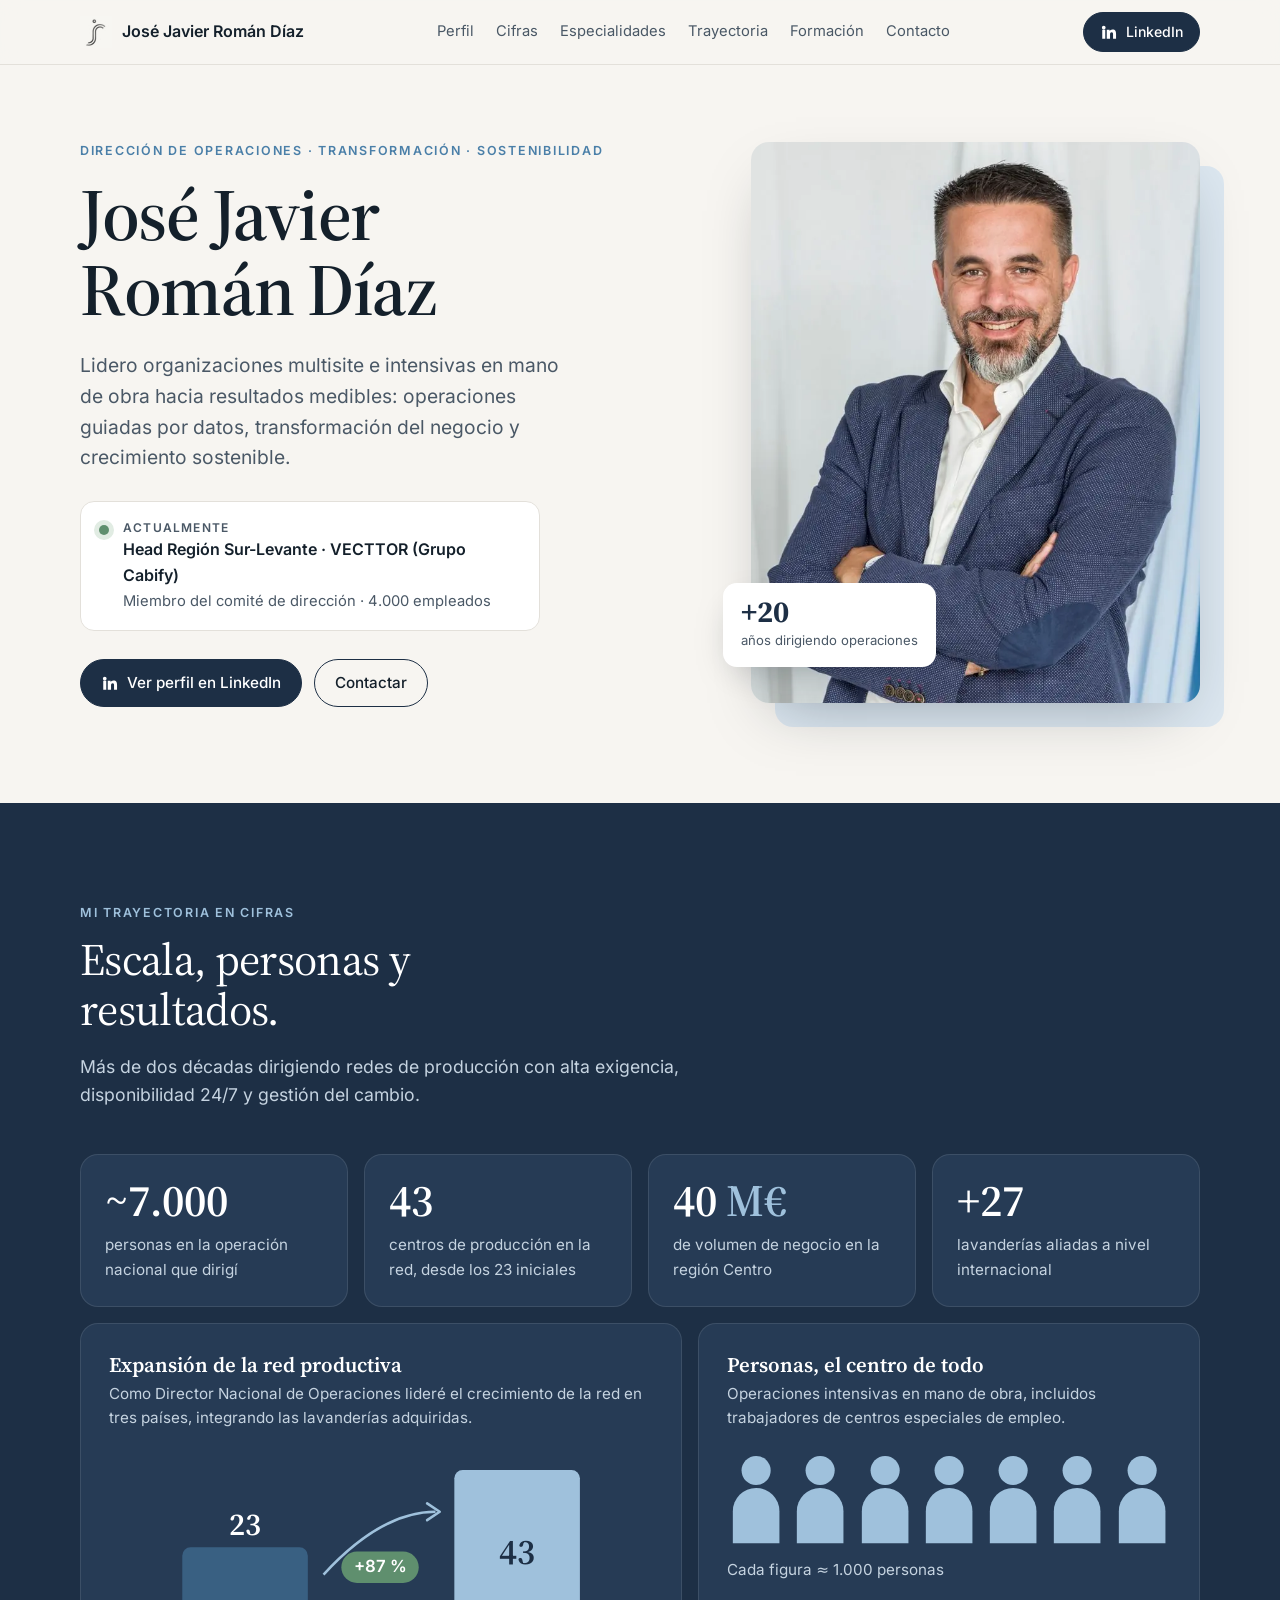
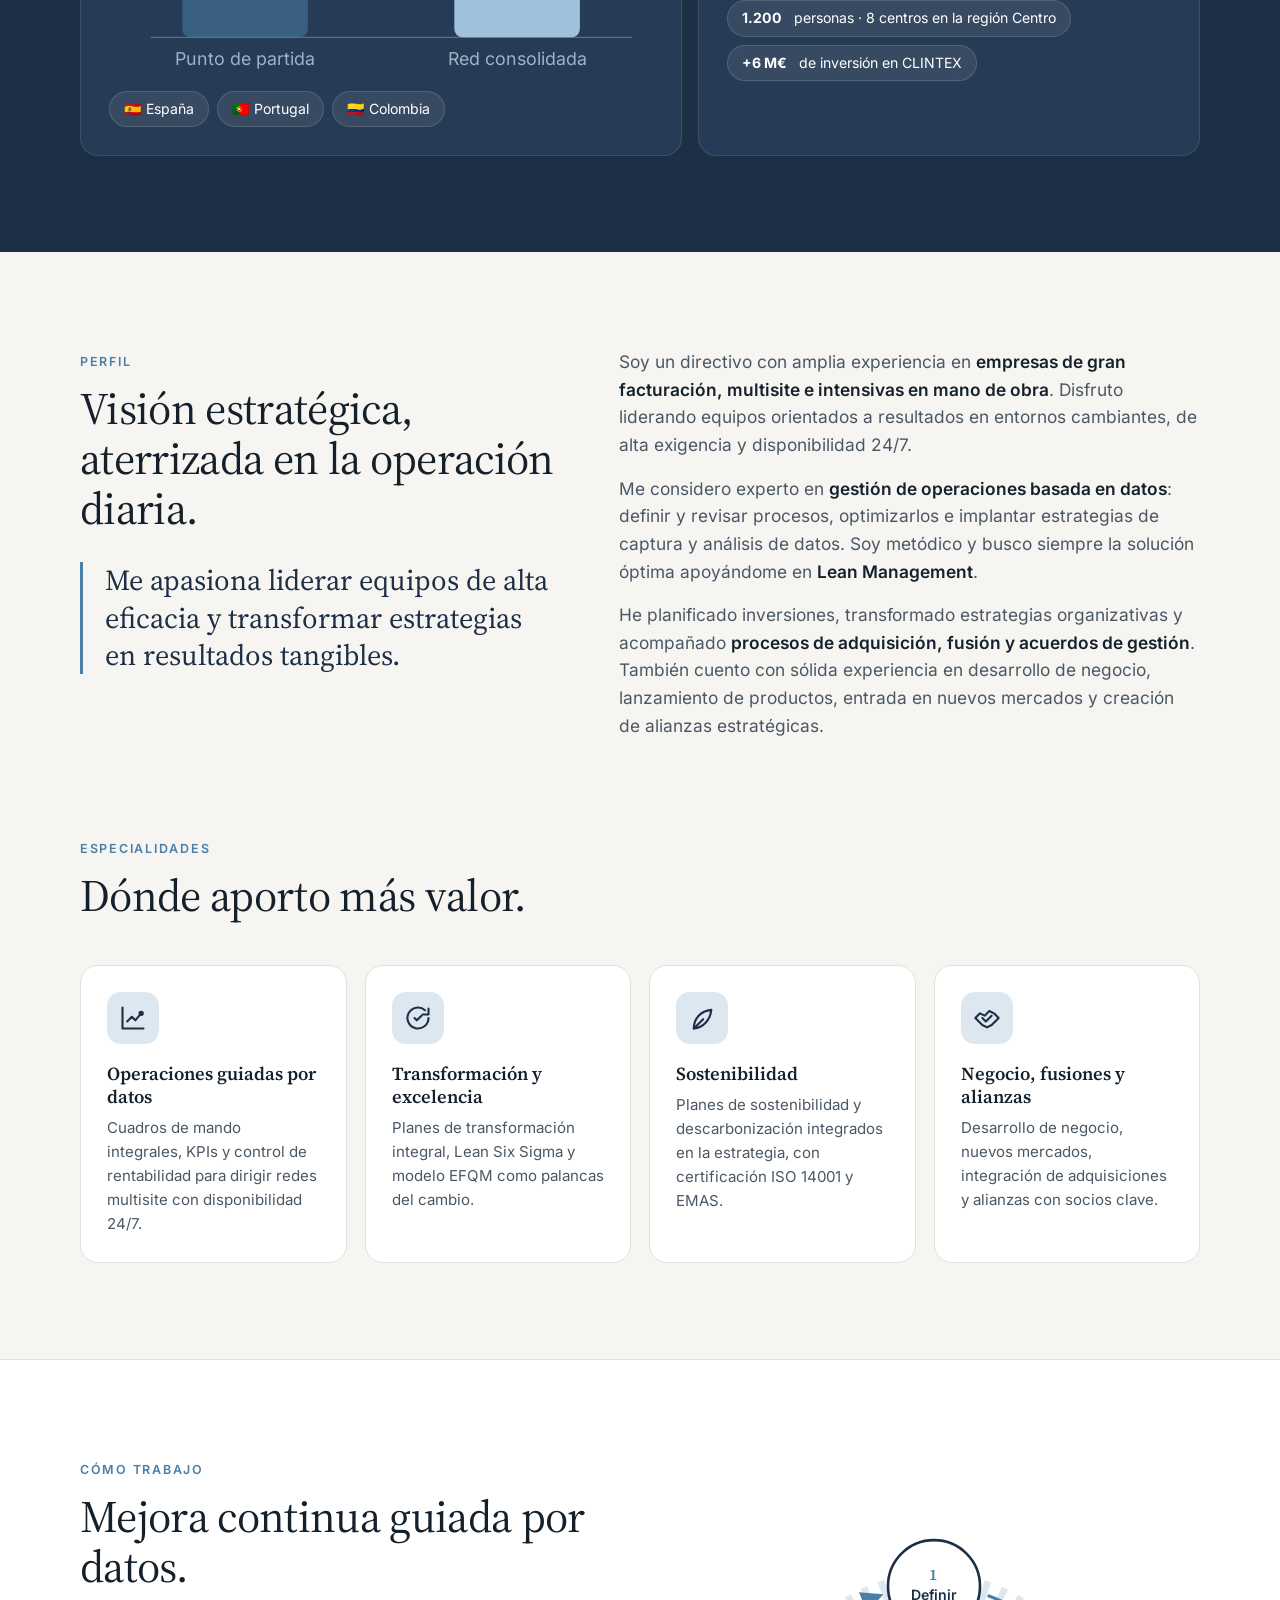
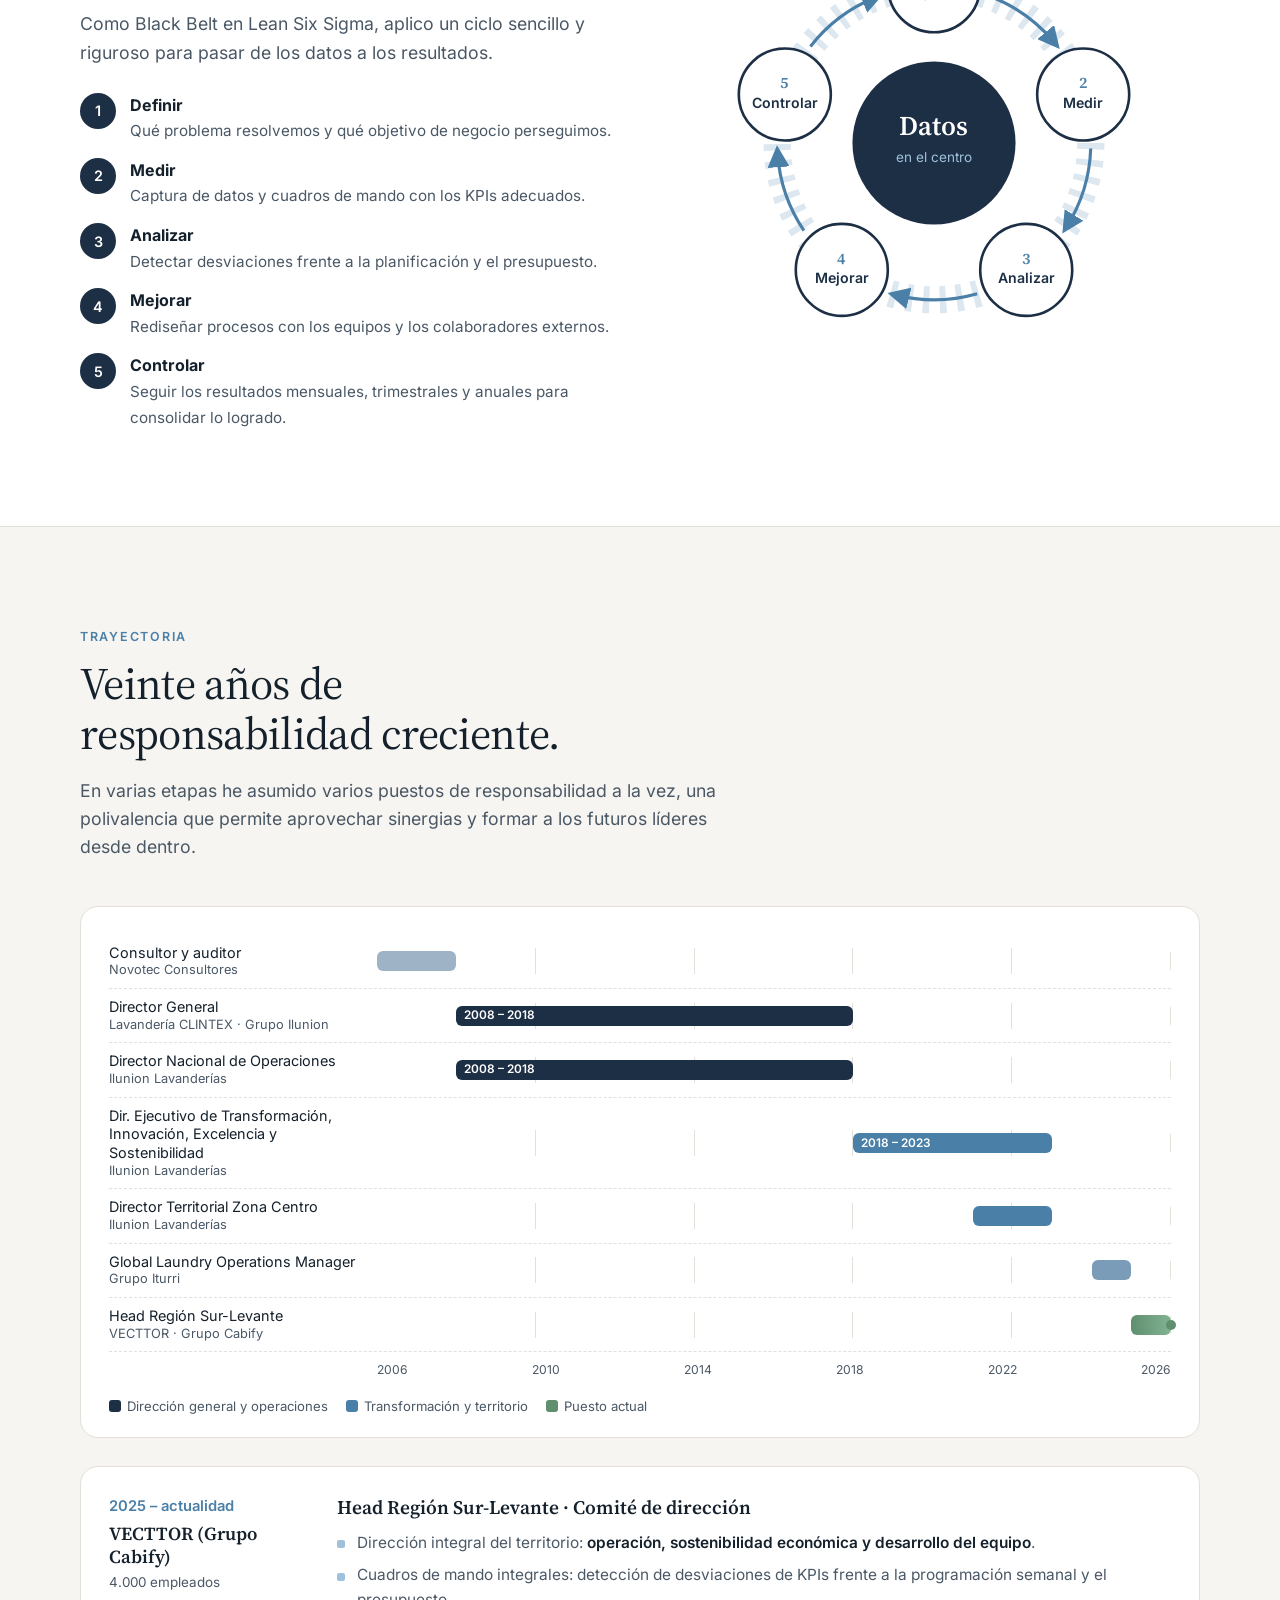
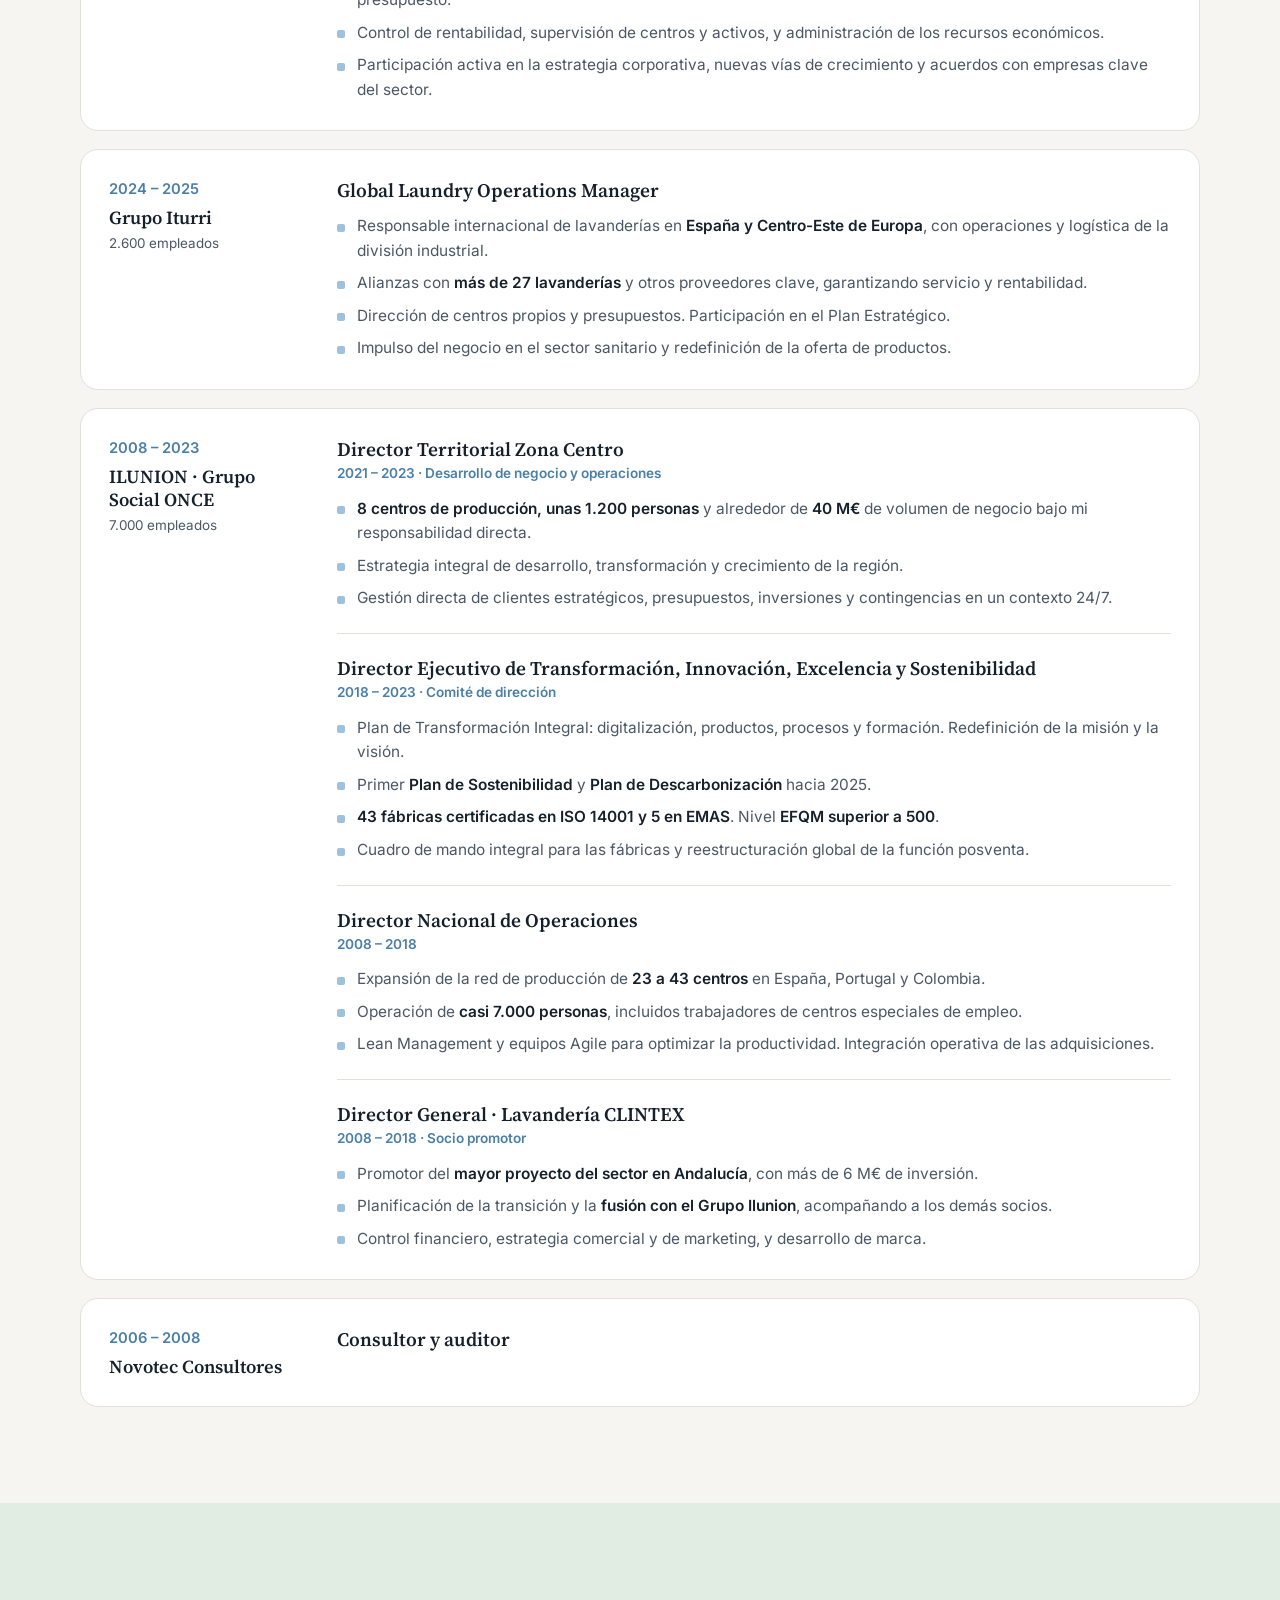
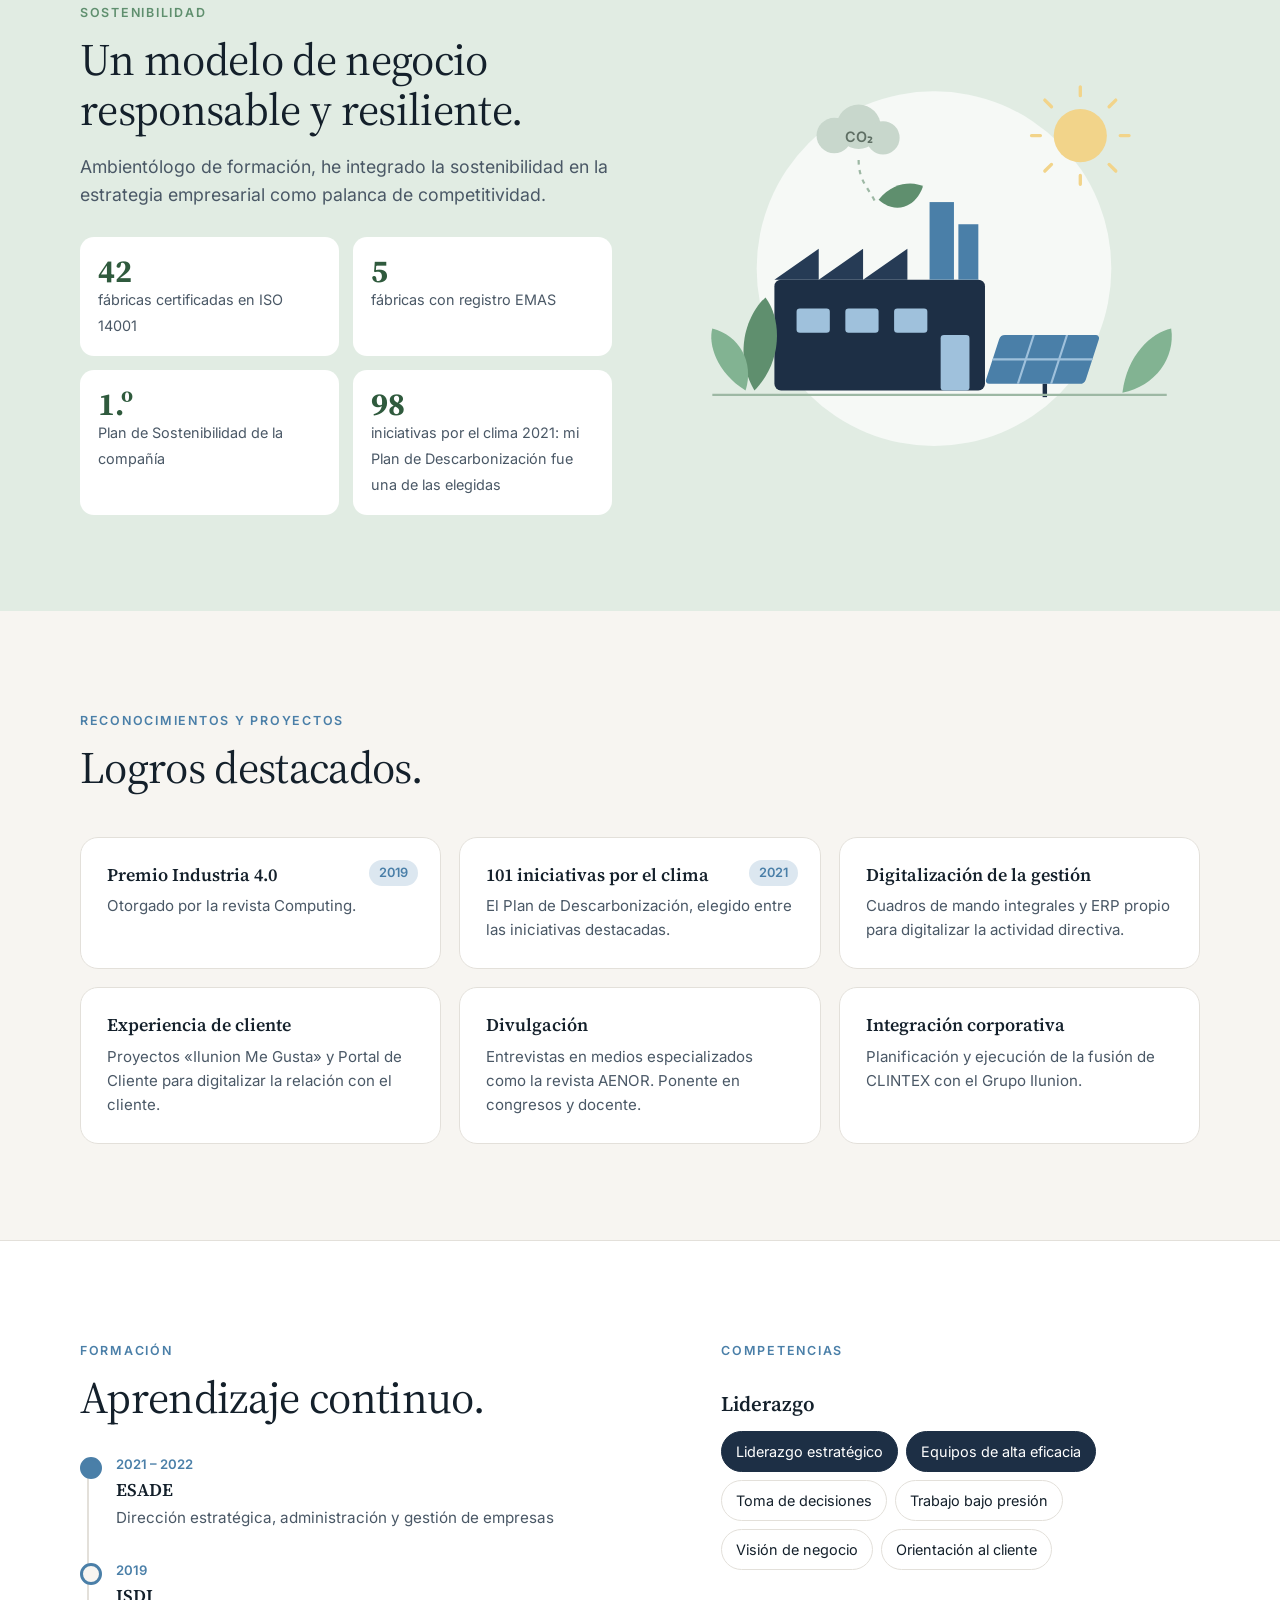
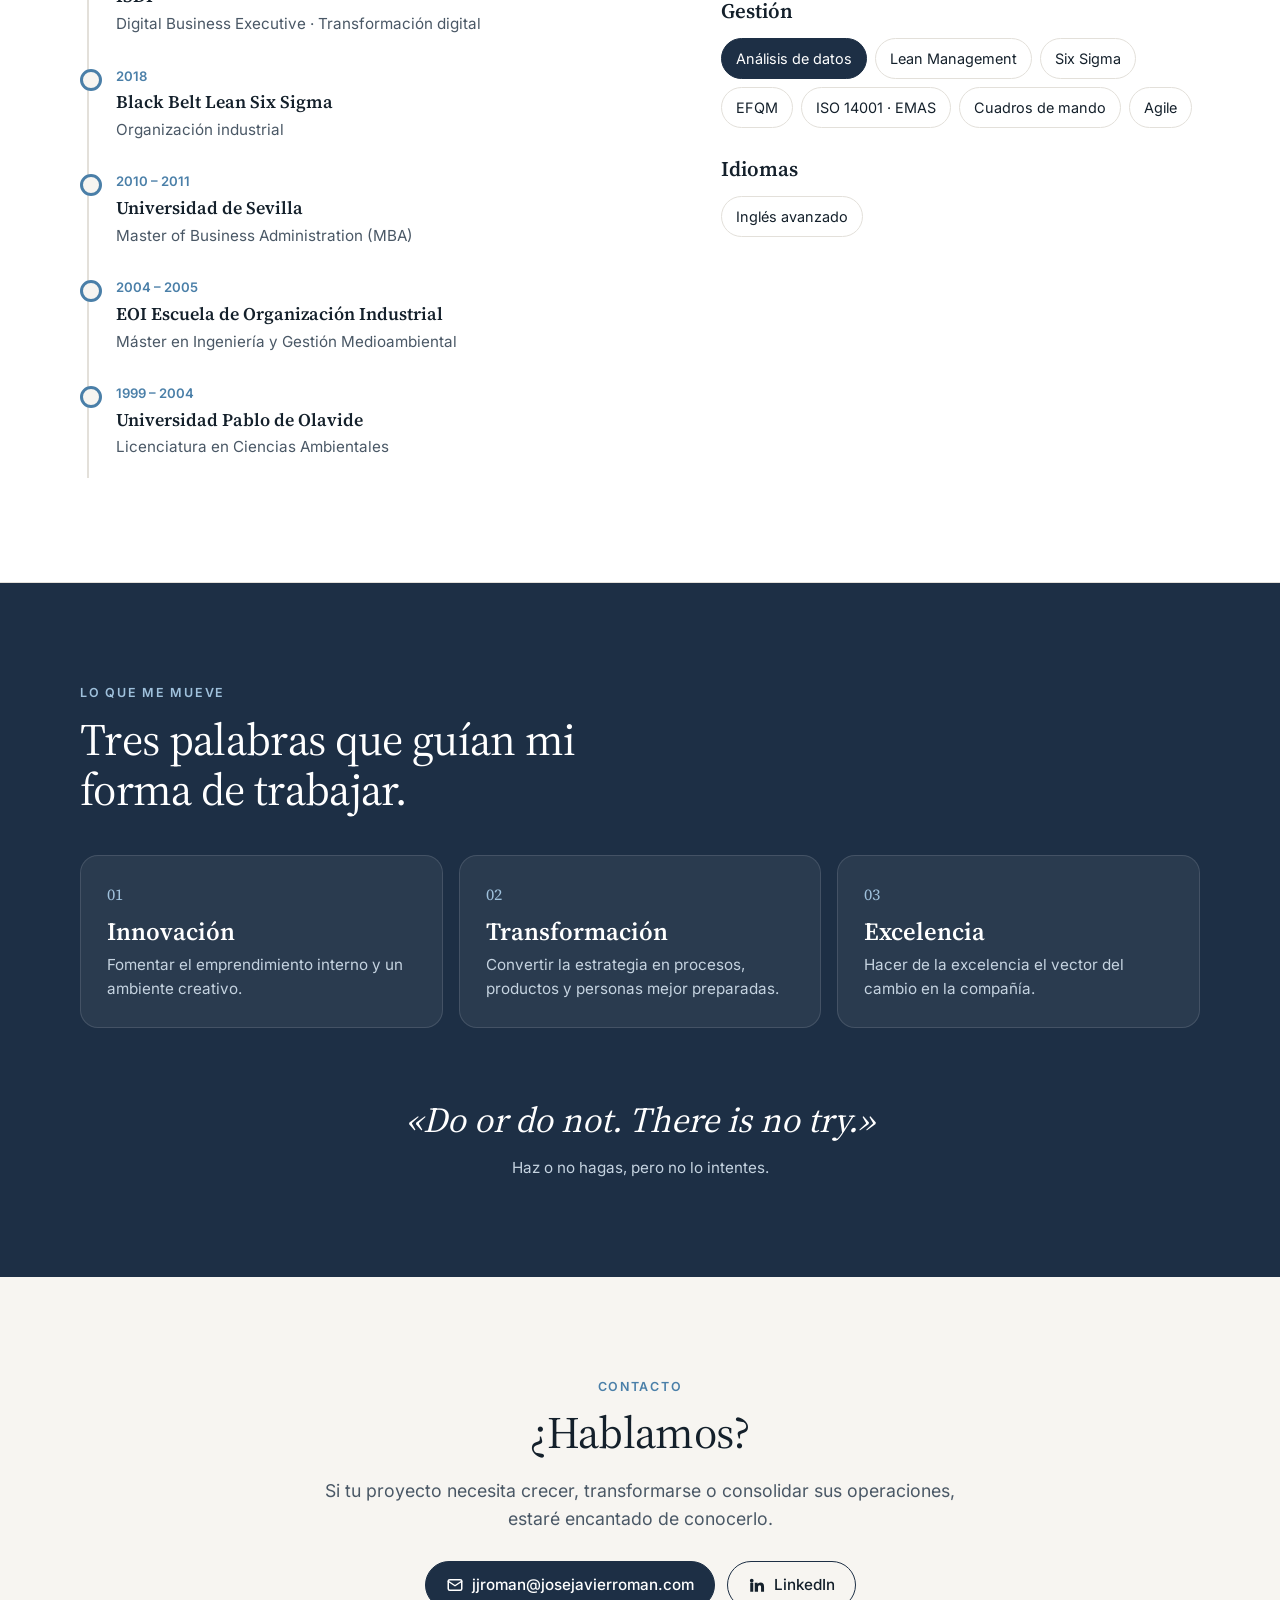
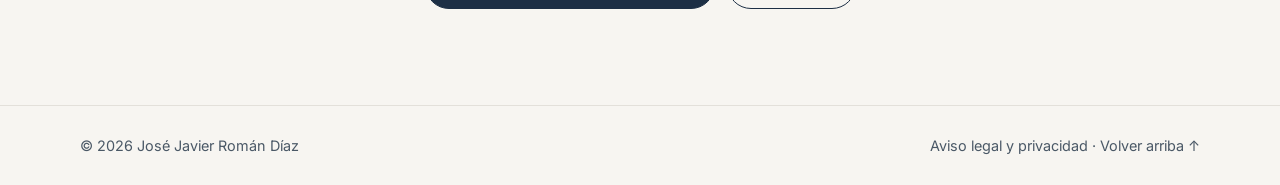
==== index.html @ 6aaef5da "Seguridad y SEO: CSP, datos estructurados, robots, sitemap, aviso legal y 404" ====
<!doctype html>
<html lang="es">
<head>
<meta charset="utf-8">
<meta name="viewport" content="width=device-width, initial-scale=1">
<meta http-equiv="Content-Security-Policy" content="default-src 'self'; script-src 'self'; style-src 'self' 'unsafe-inline'; img-src 'self' data:; font-src 'self'; manifest-src 'self'; connect-src 'none'; object-src 'none'; base-uri 'self'; form-action 'none'; upgrade-insecure-requests">
<meta name="referrer" content="strict-origin-when-cross-origin">
<title>José Javier Román Díaz | Operaciones y Transformación</title>
<meta name="description" content="Directivo con +20 años dirigiendo operaciones multisite e intensivas en mano de obra: gestión basada en datos, transformación, sostenibilidad y fusiones.">
<meta name="author" content="José Javier Román Díaz">
<meta name="robots" content="index, follow, max-snippet:-1, max-image-preview:large">
<meta property="og:type" content="profile">
<meta property="og:site_name" content="José Javier Román Díaz">
<meta property="profile:first_name" content="José Javier">
<meta property="profile:last_name" content="Román Díaz">
<meta property="og:title" content="José Javier Román Díaz | Operaciones y Transformación">
<meta property="og:description" content="Operaciones basadas en datos, transformación, sostenibilidad y crecimiento. De 23 a 43 centros y casi 7.000 personas.">
<meta property="og:locale" content="es_ES">
<meta property="og:url" content="https://www.josejavierroman.com/">
<meta property="og:image" content="https://www.josejavierroman.com/img/og-jose-javier-roman-diaz.jpg">
<meta property="og:image:width" content="1200">
<meta property="og:image:height" content="630">
<meta property="og:image:alt" content="José Javier Román Díaz, directivo de operaciones">
<meta name="twitter:card" content="summary_large_image">
<meta name="twitter:title" content="José Javier Román Díaz | Operaciones y Transformación">
<meta name="twitter:description" content="Directivo con +20 años dirigiendo operaciones multisite e intensivas en mano de obra: gestión basada en datos, transformación, sostenibilidad y fusiones.">
<meta name="twitter:image" content="https://www.josejavierroman.com/img/og-jose-javier-roman-diaz.jpg">
<link rel="canonical" href="https://www.josejavierroman.com/">
<link rel="preload" href="/fonts/inter-latin.woff2" as="font" type="font/woff2" crossorigin>
<link rel="preload" href="/fonts/source-serif-4-latin.woff2" as="font" type="font/woff2" crossorigin>
<link rel="preload" href="/img/jose-javier-roman-diaz.webp" as="image" type="image/webp" fetchpriority="high">
<script type="application/ld+json">
{
 "@context": "https://schema.org",
 "@graph": [
  {
   "@type": "WebSite",
   "@id": "https://www.josejavierroman.com/#website",
   "url": "https://www.josejavierroman.com/",
   "name": "José Javier Román Díaz",
   "inLanguage": "es-ES",
   "publisher": {
    "@id": "https://www.josejavierroman.com/#person"
   }
  },
  {
   "@type": "ProfilePage",
   "@id": "https://www.josejavierroman.com/#profilepage",
   "url": "https://www.josejavierroman.com/",
   "name": "José Javier Román Díaz | Operaciones y Transformación",
   "inLanguage": "es-ES",
   "isPartOf": {
    "@id": "https://www.josejavierroman.com/#website"
   },
   "mainEntity": {
    "@id": "https://www.josejavierroman.com/#person"
   },
   "dateModified": "2026-10-31"
  },
  {
   "@type": "Person",
   "@id": "https://www.josejavierroman.com/#person",
   "name": "José Javier Román Díaz",
   "givenName": "José Javier",
   "familyName": "Román Díaz",
   "url": "https://www.josejavierroman.com/",
   "image": "https://www.josejavierroman.com/img/jose-javier-roman-diaz.jpg",
   "jobTitle": "Head Región Sur-Levante",
   "worksFor": {
    "@type": "Organization",
    "name": "VECTTOR (Grupo Cabify)"
   },
   "description": "Directivo especializado en dirección de operaciones multisite, transformación, sostenibilidad e integración de adquisiciones en el sector de lavandería industrial.",
   "knowsAbout": [
    "Dirección de operaciones",
    "Lavandería industrial",
    "Lean Six Sigma",
    "Transformación digital",
    "Sostenibilidad",
    "Descarbonización",
    "EFQM",
    "ISO 14001",
    "Fusiones y adquisiciones"
   ],
   "hasCredential": [
    {
     "@type": "EducationalOccupationalCredential",
     "name": "Black Belt Lean Six Sigma"
    }
   ],
   "alumniOf": [
    {
     "@type": "CollegeOrUniversity",
     "name": "ESADE"
    },
    {
     "@type": "EducationalOrganization",
     "name": "ISDI"
    },
    {
     "@type": "CollegeOrUniversity",
     "name": "Universidad de Sevilla"
    },
    {
     "@type": "EducationalOrganization",
     "name": "EOI Escuela de Organización Industrial"
    },
    {
     "@type": "CollegeOrUniversity",
     "name": "Universidad Pablo de Olavide"
    }
   ],
   "knowsLanguage": [
    "es",
    "en"
   ],
   "sameAs": [
    "https://www.linkedin.com/in/josejavierroman"
   ]
  }
 ]
}
</script>
<link rel="icon" href="/favicon.ico" sizes="any">
<link rel="icon" href="/favicon-32.png" type="image/png" sizes="32x32">
<link rel="icon" href="/icon-192.png" type="image/png" sizes="192x192">
<link rel="apple-touch-icon" href="/apple-touch-icon.png" sizes="180x180">
<link rel="manifest" href="/site.webmanifest">
<meta name="apple-mobile-web-app-title" content="JJ Román">
<meta name="theme-color" content="#1d2f45">
<style>
  @font-face { font-family: "Inter"; font-style: normal; font-weight: 100 900; font-display: swap; src: url(/fonts/inter-latin.woff2) format("woff2"); }
  @font-face { font-family: "Source Serif 4"; font-style: normal; font-weight: 200 900; font-display: swap; src: url(/fonts/source-serif-4-latin.woff2) format("woff2"); }
  :root {
    --ink: #14202b;
    --ink-soft: #4a5866;
    --paper: #f7f5f1;
    --card: #ffffff;
    --navy: #1d2f45;
    --navy-2: #263b55;
    --blue: #4a7fa8;
    --blue-2: #9fc1dc;
    --blue-soft: #dce7f0;
    --green: #5f8f6e;
    --green-soft: #e1ece3;
    --line: #e3e0da;
    --radius: 18px;
    --serif: "Source Serif 4", Georgia, serif;
  }
  * { box-sizing: border-box; margin: 0; padding: 0; }
  html { scroll-behavior: smooth; scroll-padding-top: 72px; }
  body {
    font-family: "Inter", system-ui, -apple-system, "Segoe UI", sans-serif;
    color: var(--ink); background: var(--paper);
    line-height: 1.6; -webkit-font-smoothing: antialiased;
  }
  a { color: inherit; }
  ul { list-style: none; }
  .wrap { width: min(1120px, 100% - 32px); margin-inline: auto; }
  section { padding: 96px 0; }
  .eyebrow { display: inline-block; font-size: .78rem; font-weight: 600; letter-spacing: .14em; text-transform: uppercase; color: var(--blue); }
  h2 { font-family: var(--serif); font-weight: 400; font-size: clamp(1.9rem, 3.6vw, 2.8rem); line-height: 1.12; letter-spacing: -.015em; margin: 10px 0 18px; max-width: 24ch; }
  h3 { font-family: var(--serif); font-weight: 600; font-size: 1.3rem; line-height: 1.25; }
  .intro { color: var(--ink-soft); font-size: 1.1rem; max-width: 62ch; }
  .dark { background: var(--navy); color: #fff; }
  .dark .eyebrow { color: var(--blue-2); }
  .dark .intro { color: #c5d3e0; }

  /* Cabecera */
  header { position: sticky; top: 0; z-index: 20; background: rgba(247, 245, 241, .9); backdrop-filter: blur(10px); border-bottom: 1px solid var(--line); }
  .bar { display: flex; align-items: center; justify-content: space-between; height: 64px; gap: 16px; }
  .brand { display: flex; align-items: center; gap: 10px; text-decoration: none; font-weight: 600; white-space: nowrap; }
  .brand img { width: 32px; height: 32px; mix-blend-mode: multiply; }
  nav { display: flex; gap: 22px; font-size: .92rem; }
  nav a { text-decoration: none; color: var(--ink-soft); }
  nav a:hover { color: var(--ink); }
  .btn { display: inline-flex; align-items: center; gap: 8px; padding: 11px 20px; border-radius: 999px; font-weight: 500; font-size: .95rem; text-decoration: none; border: 1px solid var(--navy); transition: transform .15s ease, background .15s ease; white-space: nowrap; }
  .btn:hover { transform: translateY(-1px); }
  .btn.primary { background: var(--navy); color: #fff; }
  .btn.ghost:hover { background: var(--card); }
  .btn.light { background: #fff; color: var(--navy); border-color: #fff; }
  .btn.outline-light { color: #fff; border-color: rgba(255,255,255,.5); }
  .btn svg { width: 18px; height: 18px; flex: none; }
  .bar .btn { padding: 8px 16px; font-size: .88rem; }

  /* Portada */
  .hero { padding: 72px 0 96px; }
  .hero .wrap { display: grid; grid-template-columns: 1.15fr .85fr; gap: 64px; align-items: center; }
  h1 { font-family: var(--serif); font-weight: 600; font-size: clamp(2.6rem, 6vw, 4.6rem); line-height: 1.03; letter-spacing: -.02em; margin: 14px 0 22px; }
  .lead { font-size: 1.2rem; color: var(--ink-soft); max-width: 40ch; }
  .now { display: flex; gap: 14px; align-items: flex-start; margin-top: 28px; padding: 16px 18px; background: var(--card); border: 1px solid var(--line); border-radius: 14px; max-width: 460px; }
  .now .dot { flex: none; width: 10px; height: 10px; margin-top: 7px; border-radius: 50%; background: var(--green); box-shadow: 0 0 0 5px var(--green-soft); }
  .now small { display: block; font-size: .75rem; letter-spacing: .1em; text-transform: uppercase; color: var(--ink-soft); font-weight: 600; }
  .now strong { font-weight: 600; }
  .actions { display: flex; flex-wrap: wrap; gap: 12px; margin-top: 28px; }
  .portrait { position: relative; }
  .portrait::before { content: ""; position: absolute; inset: 24px -24px -24px 24px; background: var(--blue-soft); border-radius: var(--radius); }
  .portrait img { position: relative; display: block; width: 100%; height: auto; aspect-ratio: 4 / 5; object-fit: cover; border-radius: var(--radius); box-shadow: 0 24px 60px -24px rgba(20, 32, 43, .35); }
  .badge { position: absolute; left: -28px; bottom: 36px; background: var(--card); border-radius: 14px; padding: 14px 18px; box-shadow: 0 14px 40px -16px rgba(20, 32, 43, .35); }
  .badge b { display: block; font-family: var(--serif); font-size: 1.9rem; line-height: 1; color: var(--navy); }
  .badge span { font-size: .82rem; color: var(--ink-soft); }

  /* Cifras */
  .stats { display: grid; grid-template-columns: repeat(4, 1fr); gap: 16px; margin-top: 44px; }
  .stat { background: var(--navy-2); border: 1px solid rgba(255,255,255,.1); border-radius: var(--radius); padding: 24px; }
  .stat b { display: block; font-family: var(--serif); font-weight: 600; font-size: clamp(2.1rem, 4vw, 2.8rem); line-height: 1; }
  .stat b em { font-style: normal; color: var(--blue-2); }
  .stat span { display: block; margin-top: 10px; color: #c5d3e0; font-size: .95rem; }
  .infos { display: grid; grid-template-columns: 1.2fr 1fr; gap: 16px; margin-top: 16px; }
  .info { background: var(--navy-2); border: 1px solid rgba(255,255,255,.1); border-radius: var(--radius); padding: 28px; }
  .info h3 { margin-bottom: 4px; }
  .info p { color: #c5d3e0; font-size: .95rem; }
  .info svg { display: block; width: 100%; height: auto; margin-top: 18px; }
  .chips { display: flex; flex-wrap: wrap; gap: 8px; margin-top: 18px; }
  .chip { display: inline-flex; align-items: center; gap: 8px; padding: 6px 14px; border-radius: 999px; font-size: .88rem; background: rgba(255,255,255,.08); border: 1px solid rgba(255,255,255,.14); }
  .people { display: grid; grid-template-columns: repeat(7, 1fr); gap: 6px; margin-top: 22px; }
  .people svg { margin: 0; }
  .legend { margin-top: 12px; font-size: .82rem; color: #9fb3c6; }

  /* Perfil */
  .profile .wrap { display: grid; grid-template-columns: .9fr 1.1fr; gap: 64px; }
  .profile p + p { margin-top: 16px; }
  .profile .text p { font-size: 1.08rem; color: var(--ink-soft); }
  .profile .text strong { color: var(--ink); font-weight: 600; }
  .pull { font-family: var(--serif); font-size: clamp(1.4rem, 2.4vw, 1.8rem); line-height: 1.3; color: var(--navy); border-left: 3px solid var(--blue); padding-left: 22px; margin-top: 28px; }

  /* Especialidades */
  .grid4 { display: grid; grid-template-columns: repeat(4, 1fr); gap: 18px; margin-top: 44px; }
  .card { background: var(--card); border: 1px solid var(--line); border-radius: var(--radius); padding: 26px; }
  .icon { width: 52px; height: 52px; border-radius: 14px; background: var(--blue-soft); display: grid; place-items: center; margin-bottom: 18px; }
  .icon svg { width: 28px; height: 28px; stroke: var(--navy); }
  .card h3 { font-size: 1.15rem; margin-bottom: 8px; }
  .card p { font-size: .94rem; color: var(--ink-soft); }

  /* Método */
  .method .wrap { display: grid; grid-template-columns: 1fr 1fr; gap: 56px; align-items: center; }
  .cycle { width: 100%; max-width: 460px; height: auto; margin-inline: auto; display: block; }
  .steps { margin-top: 26px; display: grid; gap: 14px; }
  .steps li { display: grid; grid-template-columns: 36px 1fr; gap: 14px; align-items: start; }
  .steps .k { width: 36px; height: 36px; border-radius: 50%; background: var(--navy); color: #fff; display: grid; place-items: center; font-weight: 600; font-size: .9rem; }
  .steps b { display: block; }
  .steps span { color: var(--ink-soft); font-size: .95rem; }

  /* Trayectoria */
  .gantt { margin-top: 44px; background: var(--card); border: 1px solid var(--line); border-radius: var(--radius); padding: 28px 28px 20px; }
  .g-row { display: grid; grid-template-columns: 250px 1fr; gap: 18px; align-items: center; padding: 9px 0; border-bottom: 1px dashed var(--line); }
  .g-row:last-of-type { border-bottom: 0; }
  .g-label { font-size: .9rem; line-height: 1.3; }
  .g-label small { display: block; color: var(--ink-soft); font-size: .8rem; }
  .g-track { position: relative; height: 26px; background: repeating-linear-gradient(90deg, transparent 0 calc(20% - 1px), var(--line) calc(20% - 1px) 20%); border-radius: 6px; }
  .g-bar { position: absolute; top: 3px; bottom: 3px; left: var(--s); width: var(--w); border-radius: 6px; background: var(--c, var(--blue)); color: #fff; font-size: .74rem; font-weight: 600; display: flex; align-items: center; padding-left: 8px; white-space: nowrap; overflow: visible; min-width: 8px; }
  .g-bar.g-now { background: linear-gradient(90deg, var(--green), #82b392); }
  .g-axis { display: grid; grid-template-columns: 250px 1fr; gap: 18px; margin-top: 8px; }
  .g-axis div { display: flex; justify-content: space-between; font-size: .76rem; color: var(--ink-soft); }
  .g-legend { display: flex; flex-wrap: wrap; gap: 18px; margin-top: 16px; font-size: .82rem; color: var(--ink-soft); }
  .g-legend i { display: inline-block; width: 12px; height: 12px; border-radius: 3px; margin-right: 6px; vertical-align: -1px; }

  .jobs { display: grid; gap: 18px; margin-top: 28px; }
  .job { display: grid; grid-template-columns: 200px 1fr; gap: 28px; background: var(--card); border: 1px solid var(--line); border-radius: var(--radius); padding: 28px; }
  .job .when { font-weight: 600; color: var(--blue); font-size: .92rem; }
  .job .org { font-family: var(--serif); font-size: 1.15rem; font-weight: 600; margin-top: 4px; line-height: 1.25; }
  .job .size { display: block; color: var(--ink-soft); font-size: .84rem; margin-top: 4px; }
  .job h3 { font-size: 1.2rem; }
  .job ul { margin-top: 12px; display: grid; gap: 8px; }
  .job li { position: relative; padding-left: 20px; color: var(--ink-soft); font-size: .96rem; }
  .job li::before { content: ""; position: absolute; left: 0; top: .62em; width: 8px; height: 8px; border-radius: 2px; background: var(--blue-2); }
  .job li strong { color: var(--ink); font-weight: 600; }
  .job .sub + .sub { margin-top: 22px; padding-top: 22px; border-top: 1px solid var(--line); }
  .job .sub small { display: block; color: var(--blue); font-weight: 600; font-size: .85rem; margin-top: 2px; }

  /* Sostenibilidad */
  .sust { background: var(--green-soft); }
  .sust .eyebrow { color: var(--green); }
  .sust .wrap { display: grid; grid-template-columns: 1fr 1fr; gap: 56px; align-items: center; }
  .sust-grid { display: grid; grid-template-columns: 1fr 1fr; gap: 14px; margin-top: 28px; }
  .sust-grid div { background: var(--card); border-radius: 14px; padding: 18px; }
  .sust-grid b { display: block; font-family: var(--serif); font-size: 2rem; line-height: 1; color: #2f5a3d; }
  .sust-grid span { font-size: .9rem; color: var(--ink-soft); }
  .sust svg.draw { width: 100%; height: auto; display: block; }

  /* Logros */
  .awards { display: grid; grid-template-columns: repeat(3, 1fr); gap: 18px; margin-top: 44px; }
  .award { position: relative; background: var(--card); border: 1px solid var(--line); border-radius: var(--radius); padding: 26px; }
  .award .yr { position: absolute; top: 22px; right: 22px; font-size: .8rem; font-weight: 600; color: var(--blue); background: var(--blue-soft); padding: 3px 10px; border-radius: 999px; }
  .award h3 { font-size: 1.12rem; margin-bottom: 8px; padding-right: 56px; }
  .award p { color: var(--ink-soft); font-size: .94rem; }

  /* Formación */
  .edu .wrap { display: grid; grid-template-columns: 1.1fr .9fr; gap: 56px; }
  .tl { position: relative; margin-top: 28px; }
  .tl::before { content: ""; position: absolute; left: 7px; top: 8px; bottom: 8px; width: 2px; background: var(--line); }
  .tl li { position: relative; padding: 0 0 26px 36px; }
  .tl li::before { content: ""; position: absolute; left: 0; top: 6px; width: 16px; height: 16px; border-radius: 50%; background: var(--paper); border: 3px solid var(--blue); }
  .tl li:first-child::before { background: var(--blue); }
  .tl .y { font-size: .82rem; font-weight: 600; color: var(--blue); }
  .tl b { display: block; font-family: var(--serif); font-size: 1.12rem; font-weight: 600; }
  .tl span { color: var(--ink-soft); font-size: .95rem; }
  .skills h3 { margin-top: 28px; margin-bottom: 14px; }
  .tags { display: flex; flex-wrap: wrap; gap: 8px; }
  .tag { padding: 8px 14px; border-radius: 999px; background: var(--card); border: 1px solid var(--line); font-size: .9rem; }
  .tag.k { background: var(--navy); border-color: var(--navy); color: #fff; }

  /* Valores */
  .values-row { display: grid; grid-template-columns: repeat(3, 1fr); gap: 16px; margin-top: 40px; }
  .value { padding: 26px; border-radius: var(--radius); background: rgba(255,255,255,.06); border: 1px solid rgba(255,255,255,.12); }
  .value .n { font-family: var(--serif); color: var(--blue-2); }
  .value h3 { font-size: 1.55rem; margin: 8px 0 6px; }
  .value p { color: #c5d3e0; font-size: .95rem; }
  .quote { text-align: center; margin-top: 64px; }
  .quote p { font-family: var(--serif); font-style: italic; font-size: clamp(1.5rem, 3vw, 2.2rem); }
  .quote span { display: block; margin-top: 8px; color: #c5d3e0; font-size: .95rem; }

  /* Contacto */
  .contact { text-align: center; }
  .contact h2 { margin-inline: auto; }
  .contact .intro { margin-inline: auto; }
  .contact .actions { justify-content: center; }

  footer { border-top: 1px solid var(--line); padding: 28px 0; color: var(--ink-soft); font-size: .9rem; }
  footer .wrap { display: flex; flex-wrap: wrap; justify-content: space-between; gap: 12px; }
  footer a { text-decoration: none; }
  footer a:hover { color: var(--ink); }

  @media (max-width: 1020px) {
    nav { display: none; }
    .grid4 { grid-template-columns: repeat(2, 1fr); }
    .stats { grid-template-columns: repeat(2, 1fr); }
    .awards { grid-template-columns: repeat(2, 1fr); }
  }
  @media (max-width: 820px) {
    section { padding: 72px 0; }
    .hero { padding: 40px 0 72px; }
    .hero .wrap, .profile .wrap, .method .wrap, .sust .wrap, .edu .wrap, .infos { grid-template-columns: 1fr; gap: 40px; }
    .infos { gap: 16px; }
    .portrait { max-width: 420px; margin-right: 24px; }
    .badge { left: 12px; bottom: -18px; }
    .job { grid-template-columns: 1fr; gap: 14px; padding: 22px; }
    .g-row, .g-axis { grid-template-columns: 1fr; gap: 6px; }
    .g-axis > span { display: none; }
    .gantt { padding: 20px 18px 16px; }
    .values-row { grid-template-columns: 1fr; }
  }
  @media (max-width: 560px) {
    .grid4, .awards, .sust-grid { grid-template-columns: 1fr; }
    .stats { grid-template-columns: 1fr 1fr; gap: 12px; }
    .stat { padding: 18px; }
    .bar .btn span { display: none; }
  }
  @media (prefers-reduced-motion: reduce) {
    html { scroll-behavior: auto; }
    .btn { transition: none; }
  }

  /* ===== Animaciones ===== */
  .progress { position: fixed; top: 0; left: 0; height: 3px; width: 100%; background: linear-gradient(90deg, var(--blue), var(--green)); transform-origin: 0 50%; transform: scaleX(0); z-index: 30; }
  header { transition: box-shadow .3s ease, background .3s ease; }
  header.scrolled { box-shadow: 0 8px 30px -18px rgba(20, 32, 43, .45); }
  nav a { position: relative; transition: color .2s ease; }
  nav a::after { content: ""; position: absolute; left: 0; right: 0; bottom: -6px; height: 2px; background: var(--blue); transform: scaleX(0); transform-origin: left; transition: transform .3s ease; }
  nav a:hover::after, nav a.active::after { transform: scaleX(1); }
  nav a.active { color: var(--ink); }

  /* Entrada de la portada */
  @keyframes rise { from { opacity: 0; transform: translateY(28px); } to { opacity: 1; transform: none; } }
  @keyframes slideIn { from { opacity: 0; transform: translateX(40px) scale(.97); } to { opacity: 1; transform: none; } }
  @keyframes pop { 0% { opacity: 0; transform: scale(.6); } 70% { transform: scale(1.06); } 100% { opacity: 1; transform: scale(1); } }
  @keyframes pulse { 0%, 100% { box-shadow: 0 0 0 5px var(--green-soft); } 50% { box-shadow: 0 0 0 10px rgba(95, 143, 110, .12); } }
  .hero .eyebrow, .hero h1, .hero .lead, .hero .now, .hero .actions { animation: rise .9s cubic-bezier(.2, .7, .2, 1) both; }
  .hero h1 { animation-delay: .1s; }
  .hero .lead { animation-delay: .25s; }
  .hero .now { animation-delay: .4s; }
  .hero .actions { animation-delay: .55s; }
  .portrait { animation: slideIn 1.1s .2s cubic-bezier(.2, .7, .2, 1) both; }
  .badge { animation: pop .7s 1s cubic-bezier(.2, .7, .2, 1) both; }
  .now .dot { animation: pulse 2.4s ease-in-out infinite; }

  /* Aparición al hacer scroll */
  .js .reveal { opacity: 0; transform: translateY(32px); transition: opacity .8s cubic-bezier(.2, .7, .2, 1), transform .8s cubic-bezier(.2, .7, .2, 1); transition-delay: calc(var(--i, 0) * 90ms); }
  .js .reveal.in { opacity: 1; transform: none; }

  /* Tarjetas con relieve al pasar el ratón */
  .stat, .info, .card, .award, .job, .value, .sust-grid div { transition: transform .35s ease, box-shadow .35s ease, border-color .35s ease, opacity .8s cubic-bezier(.2, .7, .2, 1); }
  .card:hover, .award:hover, .job:hover { transform: translateY(-6px); box-shadow: 0 22px 40px -24px rgba(20, 32, 43, .35); border-color: var(--blue-2); }
  .stat:hover, .value:hover, .info:hover { transform: translateY(-6px); border-color: rgba(159, 193, 220, .5); }
  .sust-grid div:hover { transform: translateY(-4px); box-shadow: 0 16px 30px -20px rgba(47, 90, 61, .5); }
  .icon { transition: transform .4s ease, background .4s ease; }
  .card:hover .icon { transform: rotate(-8deg) scale(1.08); background: var(--blue-2); }
  .tag { transition: transform .2s ease, background .2s ease, color .2s ease; }
  .tag:hover { transform: translateY(-2px); background: var(--navy); color: #fff; border-color: var(--navy); }
  .btn.primary:hover { box-shadow: 0 12px 24px -12px rgba(29, 47, 69, .7); }
  .portrait img { transition: transform .6s ease; }
  .portrait:hover img { transform: scale(1.015); }

  /* Gráfico de crecimiento */
  .js .bar-grow { transform-box: fill-box; transform-origin: 50% 100%; transform: scaleY(0); transition: transform 1.2s cubic-bezier(.2, .7, .2, 1); }
  .js .bar-grow.b2 { transition-delay: .35s; }
  .js .in .bar-grow { transform: scaleY(1); }
  .js .grow-fade { opacity: 0; transition: opacity .6s ease 1.1s; }
  .js .in .grow-fade { opacity: 1; }
  .js .grow-arrow { stroke-dasharray: 200; stroke-dashoffset: 200; transition: stroke-dashoffset 1s ease .8s; }
  .js .in .grow-arrow { stroke-dashoffset: 0; }

  /* Pictograma de personas */
  .js .people svg { opacity: 0; transform: translateY(14px) scale(.8); transition: opacity .5s ease, transform .5s cubic-bezier(.2, .7, .2, 1); }
  .js .in .people svg { opacity: 1; transform: none; }
  .people svg:nth-child(2) { transition-delay: .1s !important; } .people svg:nth-child(3) { transition-delay: .2s !important; }
  .people svg:nth-child(4) { transition-delay: .3s !important; } .people svg:nth-child(5) { transition-delay: .4s !important; }
  .people svg:nth-child(6) { transition-delay: .5s !important; } .people svg:nth-child(7) { transition-delay: .6s !important; }

  /* Cronograma */
  .js .g-bar { transform: scaleX(0); transform-origin: left; transition: transform 1s cubic-bezier(.2, .7, .2, 1); }
  .js .gantt.in .g-bar { transform: scaleX(1); }
  .gantt .g-row:nth-child(2) .g-bar { transition-delay: .12s; } .gantt .g-row:nth-child(3) .g-bar { transition-delay: .24s; }
  .gantt .g-row:nth-child(4) .g-bar { transition-delay: .36s; } .gantt .g-row:nth-child(5) .g-bar { transition-delay: .48s; }
  .gantt .g-row:nth-child(6) .g-bar { transition-delay: .6s; } .gantt .g-row:nth-child(7) .g-bar { transition-delay: .72s; }
  .g-bar.g-now::after { content: ""; position: absolute; right: -5px; top: 50%; width: 10px; height: 10px; margin-top: -5px; border-radius: 50%; background: var(--green); animation: pulse 2.4s ease-in-out infinite; }

  /* Ciclo de mejora */
  .js .cy-arrow { stroke-dasharray: 90; stroke-dashoffset: 90; transition: stroke-dashoffset .6s ease; transition-delay: calc(.5s + var(--i) * .25s); }
  .js .cycle.in .cy-arrow { stroke-dashoffset: 0; }
  .js .cy-node { opacity: 0; transform-box: fill-box; transform-origin: center; transform: scale(.5); transition: opacity .5s ease, transform .6s cubic-bezier(.2, .7, .2, 1.4); transition-delay: calc(var(--i) * .25s); }
  .js .cycle.in .cy-node { opacity: 1; transform: none; }
  .cy-ring { transform-origin: 220px 220px; animation: spin 40s linear infinite; }
  .cy-core { transform-origin: 220px 220px; animation: breathe 4s ease-in-out infinite; }
  @keyframes spin { to { transform: rotate(360deg); } }
  @keyframes breathe { 0%, 100% { transform: scale(1); } 50% { transform: scale(1.04); } }
  .cy-node circle { transition: fill .3s ease; }
  .cy-node:hover circle { fill: var(--blue-soft); }

  /* Ilustración de sostenibilidad */
  .rays { transform-box: fill-box; transform-origin: center; animation: spin 30s linear infinite; }
  .float { animation: float 6s ease-in-out infinite; }
  .sway { transform-box: fill-box; transform-origin: 50% 100%; animation: sway 5s ease-in-out infinite; }
  .sway.s2 { animation-delay: -1.5s; } .sway.s3 { animation-delay: -3s; } .sway.s4 { animation-duration: 4s; }
  @keyframes float { 0%, 100% { transform: translateY(0); } 50% { transform: translateY(-8px); } }
  @keyframes sway { 0%, 100% { transform: rotate(-3deg); } 50% { transform: rotate(3deg); } }

  @media (prefers-reduced-motion: reduce) {
    *, *::before, *::after { animation: none !important; transition: none !important; }
    .js .reveal, .js .people svg, .js .cy-node, .js .grow-fade { opacity: 1 !important; transform: none !important; }
    .js .bar-grow, .js .g-bar { transform: none !important; }
    .js .cy-arrow, .js .grow-arrow { stroke-dashoffset: 0 !important; }
    .progress { display: none; }
  }
</style>
</head>
<body>

<div class="progress" aria-hidden="true"></div>
<header>
  <div class="wrap bar">
    <a class="brand" href="#inicio"><img src="/img/logo.jpg" alt="" width="32" height="32">José Javier Román Díaz</a>
    <nav aria-label="Principal">
      <a href="#perfil">Perfil</a>
      <a href="#cifras">Cifras</a>
      <a href="#especialidades">Especialidades</a>
      <a href="#trayectoria">Trayectoria</a>
      <a href="#formacion">Formación</a>
      <a href="#contacto">Contacto</a>
    </nav>
    <a class="btn primary" href="https://www.linkedin.com/in/josejavierroman" target="_blank" rel="me noopener noreferrer" aria-label="LinkedIn"><svg viewBox="0 0 24 24" fill="currentColor" aria-hidden="true"><path d="M4.98 3.5a2.5 2.5 0 1 1 0 5 2.5 2.5 0 0 1 0-5zM3 9h4v12H3zM9 9h3.8v1.7h.05c.53-1 1.83-2.05 3.77-2.05 4.03 0 4.78 2.65 4.78 6.1V21h-4v-5.6c0-1.34-.03-3.06-1.86-3.06-1.87 0-2.15 1.46-2.15 2.96V21H9z"/></svg><span>LinkedIn</span></a>
  </div>
</header>

<main>

  <!-- PORTADA -->
  <section class="hero" id="inicio">
    <div class="wrap">
      <div>
        <span class="eyebrow">Dirección de Operaciones · Transformación · Sostenibilidad</span>
        <h1>José Javier<br>Román Díaz</h1>
        <p class="lead">Lidero organizaciones multisite e intensivas en mano de obra hacia resultados medibles: operaciones guiadas por datos, transformación del negocio y crecimiento sostenible.</p>
        <div class="now">
          <span class="dot" aria-hidden="true"></span>
          <div>
            <small>Actualmente</small>
            <strong>Head Región Sur-Levante · VECTTOR (Grupo Cabify)</strong><br>
            <span style="color:var(--ink-soft);font-size:.92rem">Miembro del comité de dirección · 4.000 empleados</span>
          </div>
        </div>
        <div class="actions">
          <a class="btn primary" href="https://www.linkedin.com/in/josejavierroman" target="_blank" rel="me noopener noreferrer"><svg viewBox="0 0 24 24" fill="currentColor" aria-hidden="true"><path d="M4.98 3.5a2.5 2.5 0 1 1 0 5 2.5 2.5 0 0 1 0-5zM3 9h4v12H3zM9 9h3.8v1.7h.05c.53-1 1.83-2.05 3.77-2.05 4.03 0 4.78 2.65 4.78 6.1V21h-4v-5.6c0-1.34-.03-3.06-1.86-3.06-1.87 0-2.15 1.46-2.15 2.96V21H9z"/></svg>Ver perfil en LinkedIn</a>
          <a class="btn ghost" href="#contacto">Contactar</a>
        </div>
      </div>
      <figure class="portrait">
        <picture><source srcset="/img/jose-javier-roman-diaz.webp" type="image/webp"><img src="/img/jose-javier-roman-diaz.jpg" alt="Retrato de José Javier Román Díaz, directivo de operaciones y transformación" width="720" height="905" fetchpriority="high" decoding="async"></picture>
        <div class="badge"><b>+20</b><span>años dirigiendo operaciones</span></div>
      </figure>
    </div>
  </section>

  <!-- CIFRAS -->
  <section class="dark" id="cifras">
    <div class="wrap">
      <span class="eyebrow">Mi trayectoria en cifras</span>
      <h2>Escala, personas y resultados.</h2>
      <p class="intro">Más de dos décadas dirigiendo redes de producción con alta exigencia, disponibilidad 24/7 y gestión del cambio.</p>

      <div class="stats">
        <div class="stat"><b>~7.000</b><span>personas en la operación nacional que dirigí</span></div>
        <div class="stat"><b>43</b><span>centros de producción en la red, desde los 23 iniciales</span></div>
        <div class="stat"><b>40<em> M€</em></b><span>de volumen de negocio en la región Centro</span></div>
        <div class="stat"><b>+27</b><span>lavanderías aliadas a nivel internacional</span></div>
      </div>

      <div class="infos">
        <div class="info">
          <h3>Expansión de la red productiva</h3>
          <p>Como Director Nacional de Operaciones lideré el crecimiento de la red en tres países, integrando las lavanderías adquiridas.</p>
          <svg viewBox="0 0 520 214" role="img" aria-label="Gráfico: la red pasó de 23 a 43 centros de producción, un 87 % más">
            <line x1="40" y1="180" x2="500" y2="180" stroke="rgba(255,255,255,.25)"/>
            <rect class="bar-grow" x="70" y="94" width="120" height="86" rx="8" fill="#4a7fa8" opacity=".55"/>
            <text x="130" y="82" text-anchor="middle" fill="#fff" font-family="'Source Serif 4', Georgia, serif" font-size="30" font-weight="600">23</text>
            <text x="130" y="206" text-anchor="middle" fill="#9fb3c6" font-size="17" font-family="Inter, sans-serif">Punto de partida</text>
            <rect class="bar-grow b2" x="330" y="20" width="120" height="160" rx="8" fill="#9fc1dc"/>
            <text class="grow-fade" x="390" y="110" text-anchor="middle" fill="#1d2f45" font-family="'Source Serif 4', Georgia, serif" font-size="34" font-weight="600">43</text>
            <text x="390" y="206" text-anchor="middle" fill="#9fb3c6" font-size="17" font-family="Inter, sans-serif">Red consolidada</text>
            <path class="grow-arrow" d="M205 120 Q260 60 312 60" fill="none" stroke="#9fc1dc" stroke-width="2.5" stroke-dasharray="5 5"/>
            <path d="M304 52 L316 60 L304 68" fill="none" stroke="#9fc1dc" stroke-width="2.5" stroke-linecap="round" stroke-linejoin="round"/>
            <rect class="grow-fade" x="222" y="98" width="74" height="30" rx="15" fill="#5f8f6e"/>
            <text class="grow-fade" x="259" y="118" text-anchor="middle" fill="#fff" font-size="16" font-weight="600" font-family="Inter, sans-serif">+87 %</text>
          </svg>
          <div class="chips"><span class="chip">🇪🇸 España</span><span class="chip">🇵🇹 Portugal</span><span class="chip">🇨🇴 Colombia</span></div>
        </div>
        <div class="info">
          <h3>Personas, el centro de todo</h3>
          <p>Operaciones intensivas en mano de obra, incluidos trabajadores de centros especiales de empleo.</p>
          <div class="people" aria-label="Pictograma: cada figura representa unas 1.000 personas, siete en total"><svg viewBox="0 0 40 64" aria-hidden="true"><circle cx="20" cy="12" r="10" fill="#9fc1dc"/><path d="M4 62 V40 a16 16 0 0 1 32 0 V62z" fill="#9fc1dc"/></svg><svg viewBox="0 0 40 64" aria-hidden="true"><circle cx="20" cy="12" r="10" fill="#9fc1dc"/><path d="M4 62 V40 a16 16 0 0 1 32 0 V62z" fill="#9fc1dc"/></svg><svg viewBox="0 0 40 64" aria-hidden="true"><circle cx="20" cy="12" r="10" fill="#9fc1dc"/><path d="M4 62 V40 a16 16 0 0 1 32 0 V62z" fill="#9fc1dc"/></svg><svg viewBox="0 0 40 64" aria-hidden="true"><circle cx="20" cy="12" r="10" fill="#9fc1dc"/><path d="M4 62 V40 a16 16 0 0 1 32 0 V62z" fill="#9fc1dc"/></svg><svg viewBox="0 0 40 64" aria-hidden="true"><circle cx="20" cy="12" r="10" fill="#9fc1dc"/><path d="M4 62 V40 a16 16 0 0 1 32 0 V62z" fill="#9fc1dc"/></svg><svg viewBox="0 0 40 64" aria-hidden="true"><circle cx="20" cy="12" r="10" fill="#9fc1dc"/><path d="M4 62 V40 a16 16 0 0 1 32 0 V62z" fill="#9fc1dc"/></svg><svg viewBox="0 0 40 64" aria-hidden="true"><circle cx="20" cy="12" r="10" fill="#9fc1dc"/><path d="M4 62 V40 a16 16 0 0 1 32 0 V62z" fill="#9fc1dc"/></svg></div>
          <p class="legend">Cada figura ≈ 1.000 personas</p>
          <div class="chips">
            <span class="chip"><b>1.200</b>&nbsp;personas · 8 centros en la región Centro</span>
            <span class="chip"><b>+6 M€</b>&nbsp;de inversión en CLINTEX</span>
          </div>
        </div>
      </div>
    </div>
  </section>

  <!-- PERFIL -->
  <section class="profile" id="perfil">
    <div class="wrap">
      <div>
        <span class="eyebrow">Perfil</span>
        <h2>Visión estratégica, aterrizada en la operación diaria.</h2>
        <p class="pull">Me apasiona liderar equipos de alta eficacia y transformar estrategias en resultados tangibles.</p>
      </div>
      <div class="text">
        <p>Soy un directivo con amplia experiencia en <strong>empresas de gran facturación, multisite e intensivas en mano de obra</strong>. Disfruto liderando equipos orientados a resultados en entornos cambiantes, de alta exigencia y disponibilidad 24/7.</p>
        <p>Me considero experto en <strong>gestión de operaciones basada en datos</strong>: definir y revisar procesos, optimizarlos e implantar estrategias de captura y análisis de datos. Soy metódico y busco siempre la solución óptima apoyándome en <strong>Lean Management</strong>.</p>
        <p>He planificado inversiones, transformado estrategias organizativas y acompañado <strong>procesos de adquisición, fusión y acuerdos de gestión</strong>. También cuento con sólida experiencia en desarrollo de negocio, lanzamiento de productos, entrada en nuevos mercados y creación de alianzas estratégicas.</p>
      </div>
    </div>
  </section>

  <!-- ESPECIALIDADES -->
  <section id="especialidades" style="padding-top:0">
    <div class="wrap">
      <span class="eyebrow">Especialidades</span>
      <h2>Dónde aporto más valor.</h2>
      <div class="grid4">
        <article class="card">
          <div class="icon"><svg viewBox="0 0 24 24" fill="none" stroke-width="1.8" stroke-linecap="round" stroke-linejoin="round"><path d="M3 3v18h18"/><path d="M7 15l4-4 3 3 5-6"/><circle cx="19" cy="8" r="1.4"/></svg></div>
          <h3>Operaciones guiadas por datos</h3>
          <p>Cuadros de mando integrales, KPIs y control de rentabilidad para dirigir redes multisite con disponibilidad 24/7.</p>
        </article>
        <article class="card">
          <div class="icon"><svg viewBox="0 0 24 24" fill="none" stroke-width="1.8" stroke-linecap="round" stroke-linejoin="round"><path d="M21 12a9 9 0 1 1-3-6.7"/><path d="M21 4v5h-5"/><path d="M9 12l2 2 4-4"/></svg></div>
          <h3>Transformación y excelencia</h3>
          <p>Planes de transformación integral, Lean Six Sigma y modelo EFQM como palancas del cambio.</p>
        </article>
        <article class="card">
          <div class="icon"><svg viewBox="0 0 24 24" fill="none" stroke-width="1.8" stroke-linecap="round" stroke-linejoin="round"><path d="M5 21c0-9 6-15 15-16-1 9-7 15-15 16z"/><path d="M5 21l8-8"/></svg></div>
          <h3>Sostenibilidad</h3>
          <p>Planes de sostenibilidad y descarbonización integrados en la estrategia, con certificación ISO 14001 y EMAS.</p>
        </article>
        <article class="card">
          <div class="icon"><svg viewBox="0 0 24 24" fill="none" stroke-width="1.8" stroke-linecap="round" stroke-linejoin="round"><path d="M8 12l3 3 5-5"/><path d="M2 12l4-4 4 2 4-4 4 2 4 4-6 6-4 2-4-2z"/></svg></div>
          <h3>Negocio, fusiones y alianzas</h3>
          <p>Desarrollo de negocio, nuevos mercados, integración de adquisiciones y alianzas con socios clave.</p>
        </article>
      </div>
    </div>
  </section>

  <!-- MÉTODO -->
  <section class="method" style="background:var(--card);border-block:1px solid var(--line)">
    <div class="wrap">
      <div>
        <span class="eyebrow">Cómo trabajo</span>
        <h2>Mejora continua guiada por datos.</h2>
        <p class="intro">Como Black Belt en Lean Six Sigma, aplico un ciclo sencillo y riguroso para pasar de los datos a los resultados.</p>
        <ol class="steps">
          <li><span class="k">1</span><div><b>Definir</b><span>Qué problema resolvemos y qué objetivo de negocio perseguimos.</span></div></li>
          <li><span class="k">2</span><div><b>Medir</b><span>Captura de datos y cuadros de mando con los KPIs adecuados.</span></div></li>
          <li><span class="k">3</span><div><b>Analizar</b><span>Detectar desviaciones frente a la planificación y el presupuesto.</span></div></li>
          <li><span class="k">4</span><div><b>Mejorar</b><span>Rediseñar procesos con los equipos y los colaboradores externos.</span></div></li>
          <li><span class="k">5</span><div><b>Controlar</b><span>Seguir los resultados mensuales, trimestrales y anuales para consolidar lo logrado.</span></div></li>
        </ol>
      </div>
      <svg class="cycle" viewBox="0 0 440 440" role="img" aria-label="Diagrama circular del ciclo Definir, Medir, Analizar, Mejorar y Controlar, con los datos en el centro">
        <defs>
          <marker id="ah" viewBox="0 0 10 10" refX="6" refY="5" markerWidth="7" markerHeight="7" orient="auto"><path d="M0 0L10 5L0 10z" fill="#4a7fa8"/></marker>
        </defs>
        <circle class="cy-ring" cx="220" cy="220" r="150" fill="none" stroke="#dce7f0" stroke-width="26" stroke-dasharray="6 10"/>
        <path class="cy-arrow" style="--i:0" d="M271.3 79.0 A150 150 0 0 1 334.9 123.6" fill="none" stroke="#4a7fa8" stroke-width="3" marker-end="url(#ah)"/><path class="cy-arrow" style="--i:1" d="M369.9 225.2 A150 150 0 0 1 347.2 299.5" fill="none" stroke="#4a7fa8" stroke-width="3" marker-end="url(#ah)"/><path class="cy-arrow" style="--i:2" d="M261.3 364.2 A150 150 0 0 1 183.7 365.5" fill="none" stroke="#4a7fa8" stroke-width="3" marker-end="url(#ah)"/><path class="cy-arrow" style="--i:3" d="M95.6 303.9 A150 150 0 0 1 70.4 230.5" fill="none" stroke="#4a7fa8" stroke-width="3" marker-end="url(#ah)"/><path class="cy-arrow" style="--i:4" d="M101.8 127.7 A150 150 0 0 1 163.8 80.9" fill="none" stroke="#4a7fa8" stroke-width="3" marker-end="url(#ah)"/><g class="cy-node" style="--i:0"><circle cx="220.0" cy="70.0" r="44" fill="#fff" stroke="#1d2f45" stroke-width="2.5"/><text x="220.0" y="64.0" text-anchor="middle" fill="#4a7fa8" font-family="&#39;Source Serif 4&#39;, Georgia, serif" font-size="15" font-weight="600">1</text><text x="220.0" y="83.0" text-anchor="middle" fill="#1d2f45" font-family="Inter, sans-serif" font-size="13.5" font-weight="600">Definir</text></g><g class="cy-node" style="--i:1"><circle cx="362.7" cy="173.6" r="44" fill="#fff" stroke="#1d2f45" stroke-width="2.5"/><text x="362.7" y="167.6" text-anchor="middle" fill="#4a7fa8" font-family="&#39;Source Serif 4&#39;, Georgia, serif" font-size="15" font-weight="600">2</text><text x="362.7" y="186.6" text-anchor="middle" fill="#1d2f45" font-family="Inter, sans-serif" font-size="13.5" font-weight="600">Medir</text></g><g class="cy-node" style="--i:2"><circle cx="308.2" cy="341.4" r="44" fill="#fff" stroke="#1d2f45" stroke-width="2.5"/><text x="308.2" y="335.4" text-anchor="middle" fill="#4a7fa8" font-family="&#39;Source Serif 4&#39;, Georgia, serif" font-size="15" font-weight="600">3</text><text x="308.2" y="354.4" text-anchor="middle" fill="#1d2f45" font-family="Inter, sans-serif" font-size="13.5" font-weight="600">Analizar</text></g><g class="cy-node" style="--i:3"><circle cx="131.8" cy="341.4" r="44" fill="#fff" stroke="#1d2f45" stroke-width="2.5"/><text x="131.8" y="335.4" text-anchor="middle" fill="#4a7fa8" font-family="&#39;Source Serif 4&#39;, Georgia, serif" font-size="15" font-weight="600">4</text><text x="131.8" y="354.4" text-anchor="middle" fill="#1d2f45" font-family="Inter, sans-serif" font-size="13.5" font-weight="600">Mejorar</text></g><g class="cy-node" style="--i:4"><circle cx="77.3" cy="173.6" r="44" fill="#fff" stroke="#1d2f45" stroke-width="2.5"/><text x="77.3" y="167.6" text-anchor="middle" fill="#4a7fa8" font-family="&#39;Source Serif 4&#39;, Georgia, serif" font-size="15" font-weight="600">5</text><text x="77.3" y="186.6" text-anchor="middle" fill="#1d2f45" font-family="Inter, sans-serif" font-size="13.5" font-weight="600">Controlar</text></g>
        <circle class="cy-core" cx="220" cy="220" r="78" fill="#1d2f45"/>
        <text x="220" y="212" text-anchor="middle" fill="#fff" font-family="'Source Serif 4', Georgia, serif" font-size="26" font-weight="600">Datos</text>
        <text x="220" y="238" text-anchor="middle" fill="#9fc1dc" font-family="Inter, sans-serif" font-size="13">en el centro</text>
      </svg>
    </div>
  </section>

  <!-- TRAYECTORIA -->
  <section id="trayectoria">
    <div class="wrap">
      <span class="eyebrow">Trayectoria</span>
      <h2>Veinte años de responsabilidad creciente.</h2>
      <p class="intro">En varias etapas he asumido varios puestos de responsabilidad a la vez, una polivalencia que permite aprovechar sinergias y formar a los futuros líderes desde dentro.</p>

      <div class="gantt" role="img" aria-label="Cronograma de puestos entre 2006 y 2026">
        <div class="g-row"><div class="g-label">Consultor y auditor<small>Novotec Consultores</small></div><div class="g-track"><span class="g-bar" style="--s:0%;--w:10%;--c:#9fb3c6"></span></div></div>
        <div class="g-row"><div class="g-label">Director General<small>Lavandería CLINTEX · Grupo Ilunion</small></div><div class="g-track"><span class="g-bar" style="--s:10%;--w:50%;--c:#1d2f45">2008 – 2018</span></div></div>
        <div class="g-row"><div class="g-label">Director Nacional de Operaciones<small>Ilunion Lavanderías</small></div><div class="g-track"><span class="g-bar" style="--s:10%;--w:50%;--c:#1d2f45">2008 – 2018</span></div></div>
        <div class="g-row"><div class="g-label">Dir. Ejecutivo de Transformación, Innovación, Excelencia y Sostenibilidad<small>Ilunion Lavanderías</small></div><div class="g-track"><span class="g-bar" style="--s:60%;--w:25%;--c:#4a7fa8">2018 – 2023</span></div></div>
        <div class="g-row"><div class="g-label">Director Territorial Zona Centro<small>Ilunion Lavanderías</small></div><div class="g-track"><span class="g-bar" style="--s:75%;--w:10%;--c:#4a7fa8"></span></div></div>
        <div class="g-row"><div class="g-label">Global Laundry Operations Manager<small>Grupo Iturri</small></div><div class="g-track"><span class="g-bar" style="--s:90%;--w:5%;--c:#7a9cb8"></span></div></div>
        <div class="g-row"><div class="g-label">Head Región Sur-Levante<small>VECTTOR · Grupo Cabify</small></div><div class="g-track"><span class="g-bar g-now" style="--s:95%;--w:5%"></span></div></div>
        <div class="g-axis"><span></span><div><span>2006</span><span>2010</span><span>2014</span><span>2018</span><span>2022</span><span>2026</span></div></div>
        <div class="g-legend"><span><i style="background:#1d2f45"></i>Dirección general y operaciones</span><span><i style="background:#4a7fa8"></i>Transformación y territorio</span><span><i style="background:#5f8f6e"></i>Puesto actual</span></div>
      </div>

      <div class="jobs">
        <article class="job">
          <div><div class="when">2025 – actualidad</div><div class="org">VECTTOR (Grupo Cabify)</div><span class="size">4.000 empleados</span></div>
          <div>
            <h3>Head Región Sur-Levante · Comité de dirección</h3>
            <ul>
              <li>Dirección integral del territorio: <strong>operación, sostenibilidad económica y desarrollo del equipo</strong>.</li>
              <li>Cuadros de mando integrales: detección de desviaciones de KPIs frente a la programación semanal y el presupuesto.</li>
              <li>Control de rentabilidad, supervisión de centros y activos, y administración de los recursos económicos.</li>
              <li>Participación activa en la estrategia corporativa, nuevas vías de crecimiento y acuerdos con empresas clave del sector.</li>
            </ul>
          </div>
        </article>
        <article class="job">
          <div><div class="when">2024 – 2025</div><div class="org">Grupo Iturri</div><span class="size">2.600 empleados</span></div>
          <div>
            <h3>Global Laundry Operations Manager</h3>
            <ul>
              <li>Responsable internacional de lavanderías en <strong>España y Centro-Este de Europa</strong>, con operaciones y logística de la división industrial.</li>
              <li>Alianzas con <strong>más de 27 lavanderías</strong> y otros proveedores clave, garantizando servicio y rentabilidad.</li>
              <li>Dirección de centros propios y presupuestos. Participación en el Plan Estratégico.</li>
              <li>Impulso del negocio en el sector sanitario y redefinición de la oferta de productos.</li>
            </ul>
          </div>
        </article>
        <article class="job">
          <div><div class="when">2008 – 2023</div><div class="org">ILUNION · Grupo Social ONCE</div><span class="size">7.000 empleados</span></div>
          <div>
            <div class="sub">
              <h3>Director Territorial Zona Centro</h3><small>2021 – 2023 · Desarrollo de negocio y operaciones</small>
              <ul>
                <li><strong>8 centros de producción, unas 1.200 personas</strong> y alrededor de <strong>40 M€</strong> de volumen de negocio bajo mi responsabilidad directa.</li>
                <li>Estrategia integral de desarrollo, transformación y crecimiento de la región.</li>
                <li>Gestión directa de clientes estratégicos, presupuestos, inversiones y contingencias en un contexto 24/7.</li>
              </ul>
            </div>
            <div class="sub">
              <h3>Director Ejecutivo de Transformación, Innovación, Excelencia y Sostenibilidad</h3><small>2018 – 2023 · Comité de dirección</small>
              <ul>
                <li>Plan de Transformación Integral: digitalización, productos, procesos y formación. Redefinición de la misión y la visión.</li>
                <li>Primer <strong>Plan de Sostenibilidad</strong> y <strong>Plan de Descarbonización</strong> hacia 2025.</li>
                <li><strong>43 fábricas certificadas en ISO 14001 y 5 en EMAS</strong>. Nivel <strong>EFQM superior a 500</strong>.</li>
                <li>Cuadro de mando integral para las fábricas y reestructuración global de la función posventa.</li>
              </ul>
            </div>
            <div class="sub">
              <h3>Director Nacional de Operaciones</h3><small>2008 – 2018</small>
              <ul>
                <li>Expansión de la red de producción de <strong>23 a 43 centros</strong> en España, Portugal y Colombia.</li>
                <li>Operación de <strong>casi 7.000 personas</strong>, incluidos trabajadores de centros especiales de empleo.</li>
                <li>Lean Management y equipos Agile para optimizar la productividad. Integración operativa de las adquisiciones.</li>
              </ul>
            </div>
            <div class="sub">
              <h3>Director General · Lavandería CLINTEX</h3><small>2008 – 2018 · Socio promotor</small>
              <ul>
                <li>Promotor del <strong>mayor proyecto del sector en Andalucía</strong>, con más de 6 M€ de inversión.</li>
                <li>Planificación de la transición y la <strong>fusión con el Grupo Ilunion</strong>, acompañando a los demás socios.</li>
                <li>Control financiero, estrategia comercial y de marketing, y desarrollo de marca.</li>
              </ul>
            </div>
          </div>
        </article>
        <article class="job">
          <div><div class="when">2006 – 2008</div><div class="org">Novotec Consultores</div></div>
          <div><h3>Consultor y auditor</h3></div>
        </article>
      </div>
    </div>
  </section>

  <!-- SOSTENIBILIDAD -->
  <section class="sust">
    <div class="wrap">
      <div>
        <span class="eyebrow">Sostenibilidad</span>
        <h2>Un modelo de negocio responsable y resiliente.</h2>
        <p class="intro">Ambientólogo de formación, he integrado la sostenibilidad en la estrategia empresarial como palanca de competitividad.</p>
        <div class="sust-grid">
          <div><b>43</b><span>fábricas certificadas en ISO 14001</span></div>
          <div><b>5</b><span>fábricas con registro EMAS</span></div>
          <div><b>1.º</b><span>Plan de Sostenibilidad de la compañía</span></div>
          <div><b>101</b><span>iniciativas por el clima 2021: mi Plan de Descarbonización fue una de las elegidas</span></div>
        </div>
      </div>
      <svg class="draw" viewBox="0 0 480 360" role="img" aria-label="Ilustración: fábrica limpia con hojas, paneles solares y nubes de CO₂ que se transforman en hojas">
        <circle cx="240" cy="190" r="160" fill="#fff" opacity=".7"/>
        <g class="float" fill="#c8d7cc"><circle cx="150" cy="70" r="16"/><circle cx="172" cy="62" r="20"/><circle cx="194" cy="72" r="15"/></g>
        <text x="172" y="76" text-anchor="middle" font-family="Inter, sans-serif" font-size="13" font-weight="600" fill="#5f6f64">CO₂</text>
        <path d="M172 92 C172 112 182 118 188 132" fill="none" stroke="#9db8a4" stroke-width="2" stroke-dasharray="4 5"/>
        <path class="sway s4" d="M190 128 c14 -18 34 -16 40 -12 c-6 18 -24 26 -40 12z" fill="#5f8f6e"/>
        <rect x="96" y="200" width="190" height="100" rx="6" fill="#1d2f45"/>
        <path d="M96 200 L136 172 L136 200 L176 172 L176 200 L216 172 L216 200 Z" fill="#263b55"/>
        <rect x="236" y="130" width="22" height="70" fill="#4a7fa8"/>
        <rect x="262" y="150" width="18" height="50" fill="#4a7fa8"/>
        <g fill="#9fc1dc"><rect x="116" y="226" width="30" height="22" rx="3"/><rect x="160" y="226" width="30" height="22" rx="3"/><rect x="204" y="226" width="30" height="22" rx="3"/></g>
        <rect x="246" y="250" width="26" height="50" rx="3" fill="#9fc1dc"/>
        <g transform="translate(300 250) skewX(-18)"><rect width="90" height="44" rx="4" fill="#4a7fa8"/><path d="M30 0v44M60 0v44M0 22h90" stroke="#9fc1dc" stroke-width="2"/></g>
        <path d="M340 294v12" stroke="#1d2f45" stroke-width="4"/>
        <path class="sway" d="M78 300 c-20 -34 -6 -70 10 -84 c16 22 14 60 -10 84z" fill="#5f8f6e"/>
        <path class="sway s2" d="M70 300 c-26 -16 -34 -42 -30 -56 c24 6 38 30 30 56z" fill="#82b392"/>
        <path class="sway s3" d="M410 302 c4 -34 26 -54 44 -58 c4 26 -14 52 -44 58z" fill="#82b392"/>
        <line x1="40" y1="304" x2="450" y2="304" stroke="#9db8a4" stroke-width="2"/>
        <g transform="translate(372 70)"><circle r="24" fill="#f2d48a"/><g class="rays" stroke="#f2d48a" stroke-width="3" stroke-linecap="round"><path d="M0 -36v-8M0 36v8M-36 0h-8M36 0h8M-26 -26l-6 -6M26 26l6 6M-26 26l-6 6M26 -26l6 -6"/></g></g>
      </svg>
    </div>
  </section>

  <!-- LOGROS -->
  <section id="logros">
    <div class="wrap">
      <span class="eyebrow">Reconocimientos y proyectos</span>
      <h2>Logros destacados.</h2>
      <div class="awards">
        <article class="award"><span class="yr">2019</span><h3>Premio Industria 4.0</h3><p>Otorgado por la revista Computing.</p></article>
        <article class="award"><span class="yr">2021</span><h3>101 iniciativas por el clima</h3><p>El Plan de Descarbonización, elegido entre las iniciativas destacadas.</p></article>
        <article class="award"><h3>Digitalización de la gestión</h3><p>Cuadros de mando integrales y ERP propio para digitalizar la actividad directiva.</p></article>
        <article class="award"><h3>Experiencia de cliente</h3><p>Proyectos «Ilunion Me Gusta» y Portal de Cliente para digitalizar la relación con el cliente.</p></article>
        <article class="award"><h3>Divulgación</h3><p>Entrevistas en medios especializados como la revista AENOR. Ponente en congresos y docente.</p></article>
        <article class="award"><h3>Integración corporativa</h3><p>Planificación y ejecución de la fusión de CLINTEX con el Grupo Ilunion.</p></article>
      </div>
    </div>
  </section>

  <!-- FORMACIÓN -->
  <section class="edu" id="formacion" style="background:var(--card);border-block:1px solid var(--line)">
    <div class="wrap">
      <div>
        <span class="eyebrow">Formación</span>
        <h2>Aprendizaje continuo.</h2>
        <ul class="tl">
          <li><span class="y">2021 – 2022</span><b>ESADE</b><span>Dirección estratégica, administración y gestión de empresas</span></li>
          <li><span class="y">2019</span><b>ISDI</b><span>Digital Business Executive · Transformación digital</span></li>
          <li><span class="y">2018</span><b>Black Belt Lean Six Sigma</b><span>Organización industrial</span></li>
          <li><span class="y">2010 – 2011</span><b>Universidad de Sevilla</b><span>Master of Business Administration (MBA)</span></li>
          <li><span class="y">2004 – 2005</span><b>EOI Escuela de Organización Industrial</b><span>Máster en Ingeniería y Gestión Medioambiental</span></li>
          <li><span class="y">1999 – 2004</span><b>Universidad Pablo de Olavide</b><span>Licenciatura en Ciencias Ambientales</span></li>
        </ul>
      </div>
      <div class="skills">
        <span class="eyebrow">Competencias</span>
        <h3>Liderazgo</h3>
        <div class="tags">
          <span class="tag k">Liderazgo estratégico</span>
          <span class="tag k">Equipos de alta eficacia</span>
          <span class="tag">Toma de decisiones</span>
          <span class="tag">Trabajo bajo presión</span>
          <span class="tag">Visión de negocio</span>
          <span class="tag">Orientación al cliente</span>
        </div>
        <h3>Gestión</h3>
        <div class="tags">
          <span class="tag k">Análisis de datos</span>
          <span class="tag">Lean Management</span>
          <span class="tag">Six Sigma</span>
          <span class="tag">EFQM</span>
          <span class="tag">ISO 14001 · EMAS</span>
          <span class="tag">Cuadros de mando</span>
          <span class="tag">Agile</span>
        </div>
        <h3>Idiomas</h3>
        <div class="tags"><span class="tag">Inglés avanzado</span></div>
      </div>
    </div>
  </section>

  <!-- VALORES -->
  <section class="dark">
    <div class="wrap">
      <span class="eyebrow">Lo que me mueve</span>
      <h2>Tres palabras que guían mi forma de trabajar.</h2>
      <div class="values-row">
        <article class="value"><span class="n">01</span><h3>Innovación</h3><p>Fomentar el emprendimiento interno y un ambiente creativo.</p></article>
        <article class="value"><span class="n">02</span><h3>Transformación</h3><p>Convertir la estrategia en procesos, productos y personas mejor preparadas.</p></article>
        <article class="value"><span class="n">03</span><h3>Excelencia</h3><p>Hacer de la excelencia el vector del cambio en la compañía.</p></article>
      </div>
      <div class="quote"><p>«Do or do not. There is no try.»</p><span>Haz o no hagas, pero no lo intentes.</span></div>
    </div>
  </section>

  <!-- CONTACTO -->
  <section class="contact" id="contacto">
    <div class="wrap">
      <span class="eyebrow">Contacto</span>
      <h2>¿Hablamos?</h2>
      <p class="intro">Si tu proyecto necesita crecer, transformarse o consolidar sus operaciones, estaré encantado de conocerlo.</p>
      <div class="actions">
        <a class="btn primary" id="mail" data-u="jjroman" data-d="josejavierroman.com" href="#contacto"><svg viewBox="0 0 24 24" fill="none" stroke="currentColor" stroke-width="2" stroke-linecap="round" stroke-linejoin="round" aria-hidden="true"><rect x="3" y="5" width="18" height="14" rx="2"/><path d="M3 7l9 6 9-6"/></svg><span class="mail-txt">jjroman [arroba] josejavierroman.com</span></a>
        <a class="btn ghost" href="https://www.linkedin.com/in/josejavierroman" target="_blank" rel="me noopener noreferrer"><svg viewBox="0 0 24 24" fill="currentColor" aria-hidden="true"><path d="M4.98 3.5a2.5 2.5 0 1 1 0 5 2.5 2.5 0 0 1 0-5zM3 9h4v12H3zM9 9h3.8v1.7h.05c.53-1 1.83-2.05 3.77-2.05 4.03 0 4.78 2.65 4.78 6.1V21h-4v-5.6c0-1.34-.03-3.06-1.86-3.06-1.87 0-2.15 1.46-2.15 2.96V21H9z"/></svg>LinkedIn</a>
      </div>
    </div>
  </section>
</main>

<footer>
  <div class="wrap">
    <span>© <span id="y">2026</span> José Javier Román Díaz</span>
    <span><a href="/aviso-legal.html">Aviso legal y privacidad</a> · <a href="#inicio">Volver arriba ↑</a></span>
  </div>
</footer>

<script src="/js/main.js" defer></script>
</body>
</html>
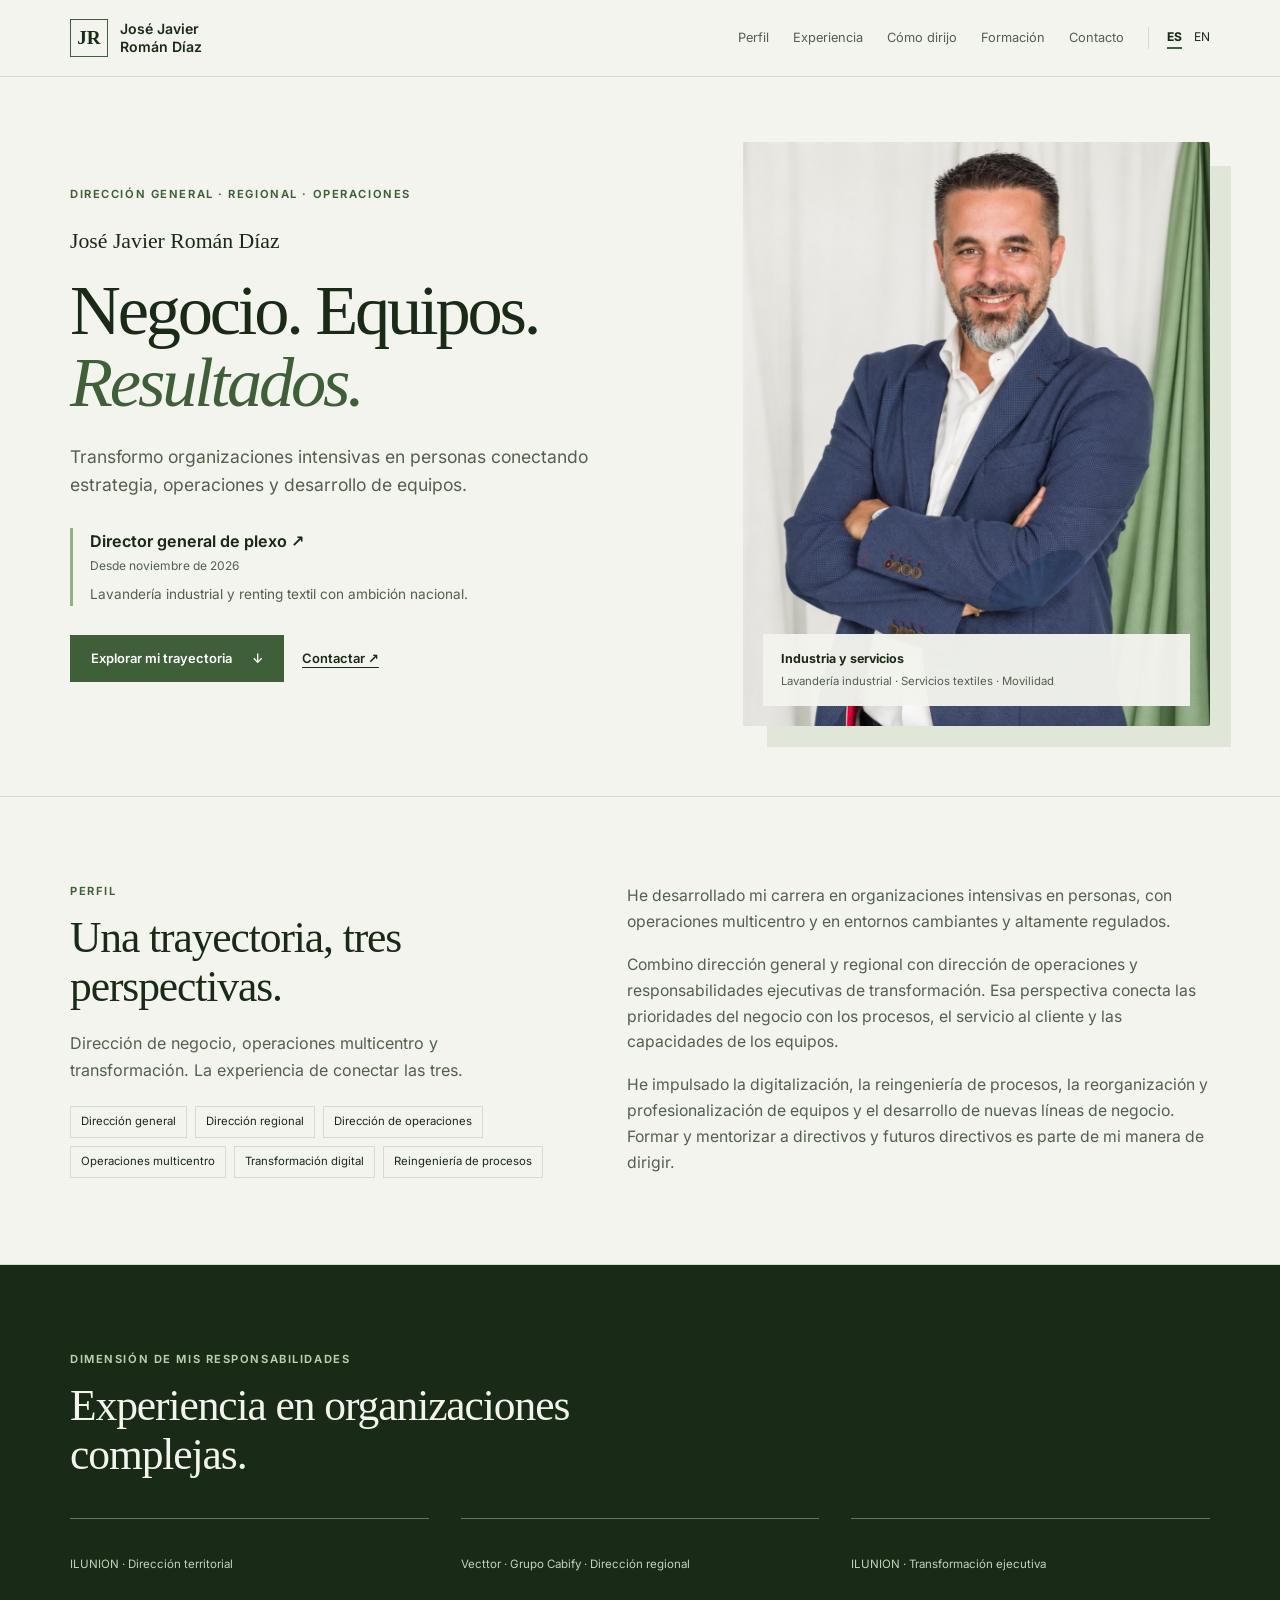
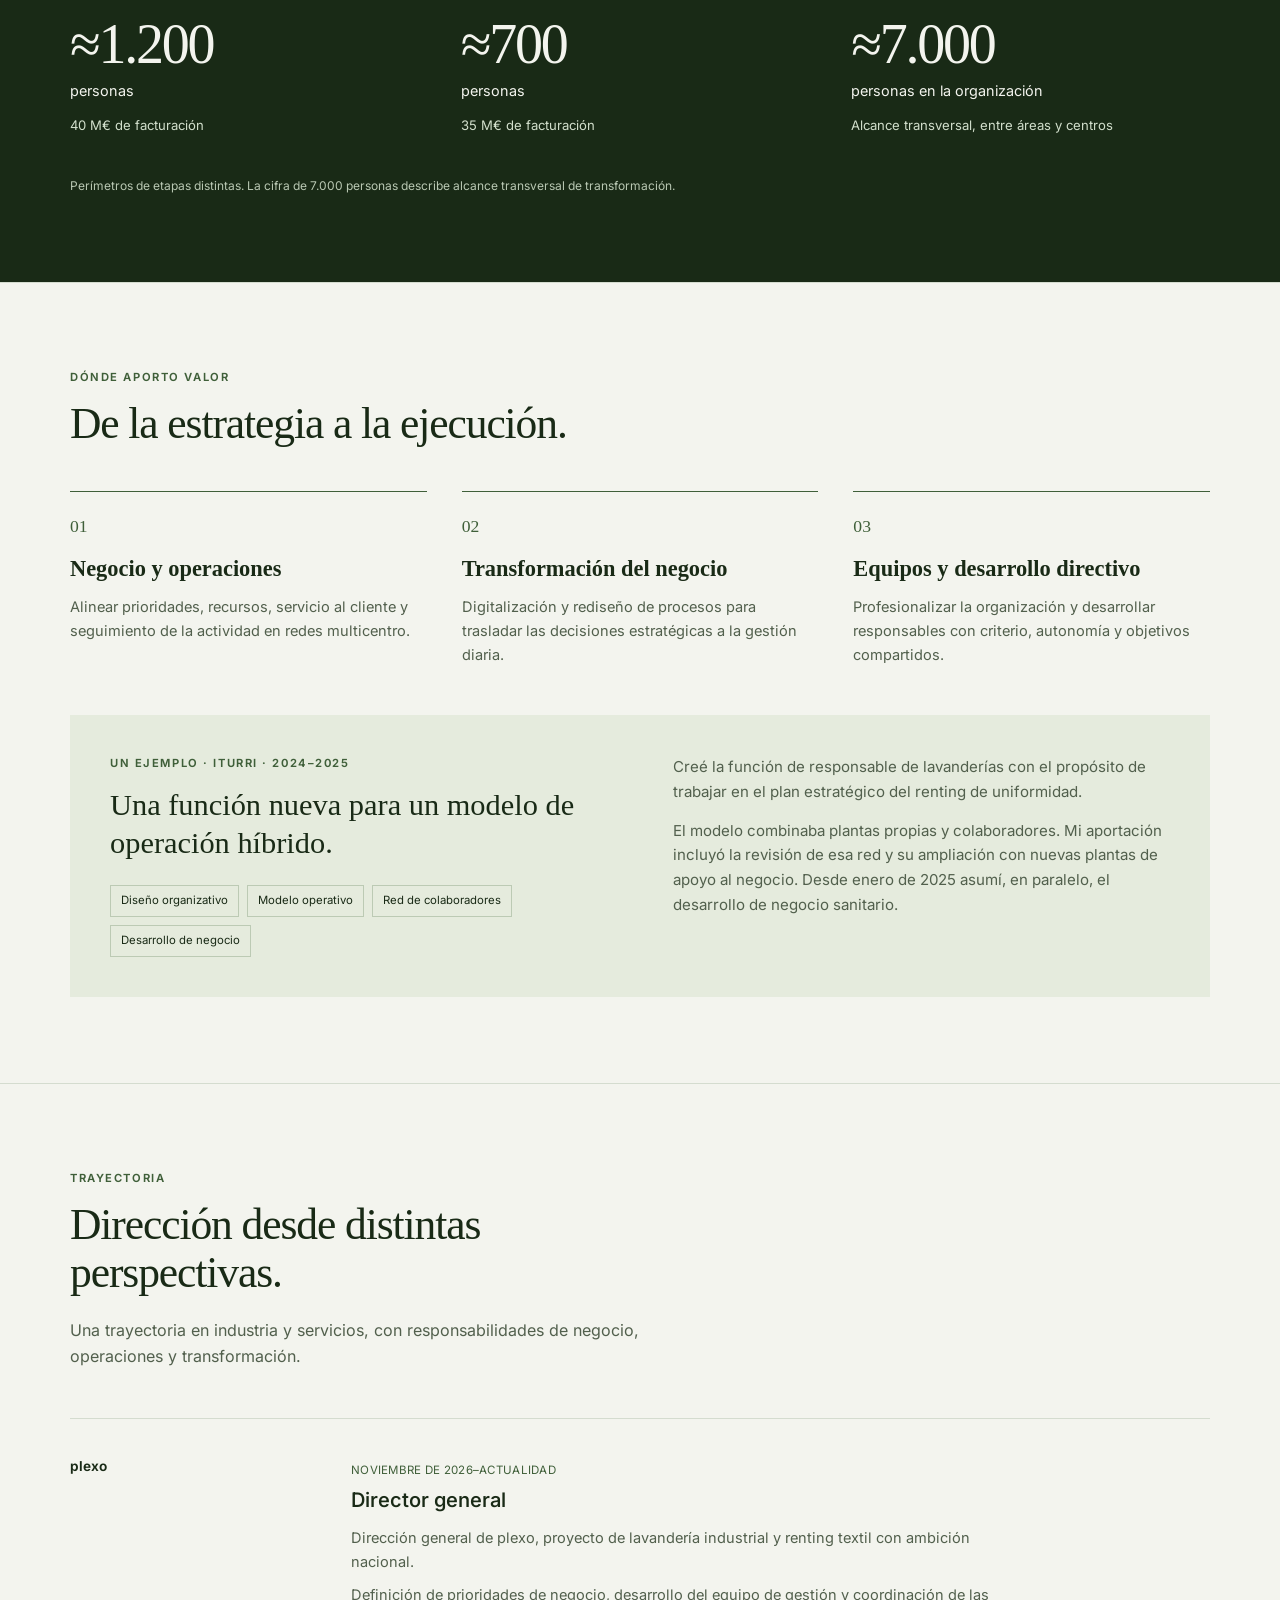
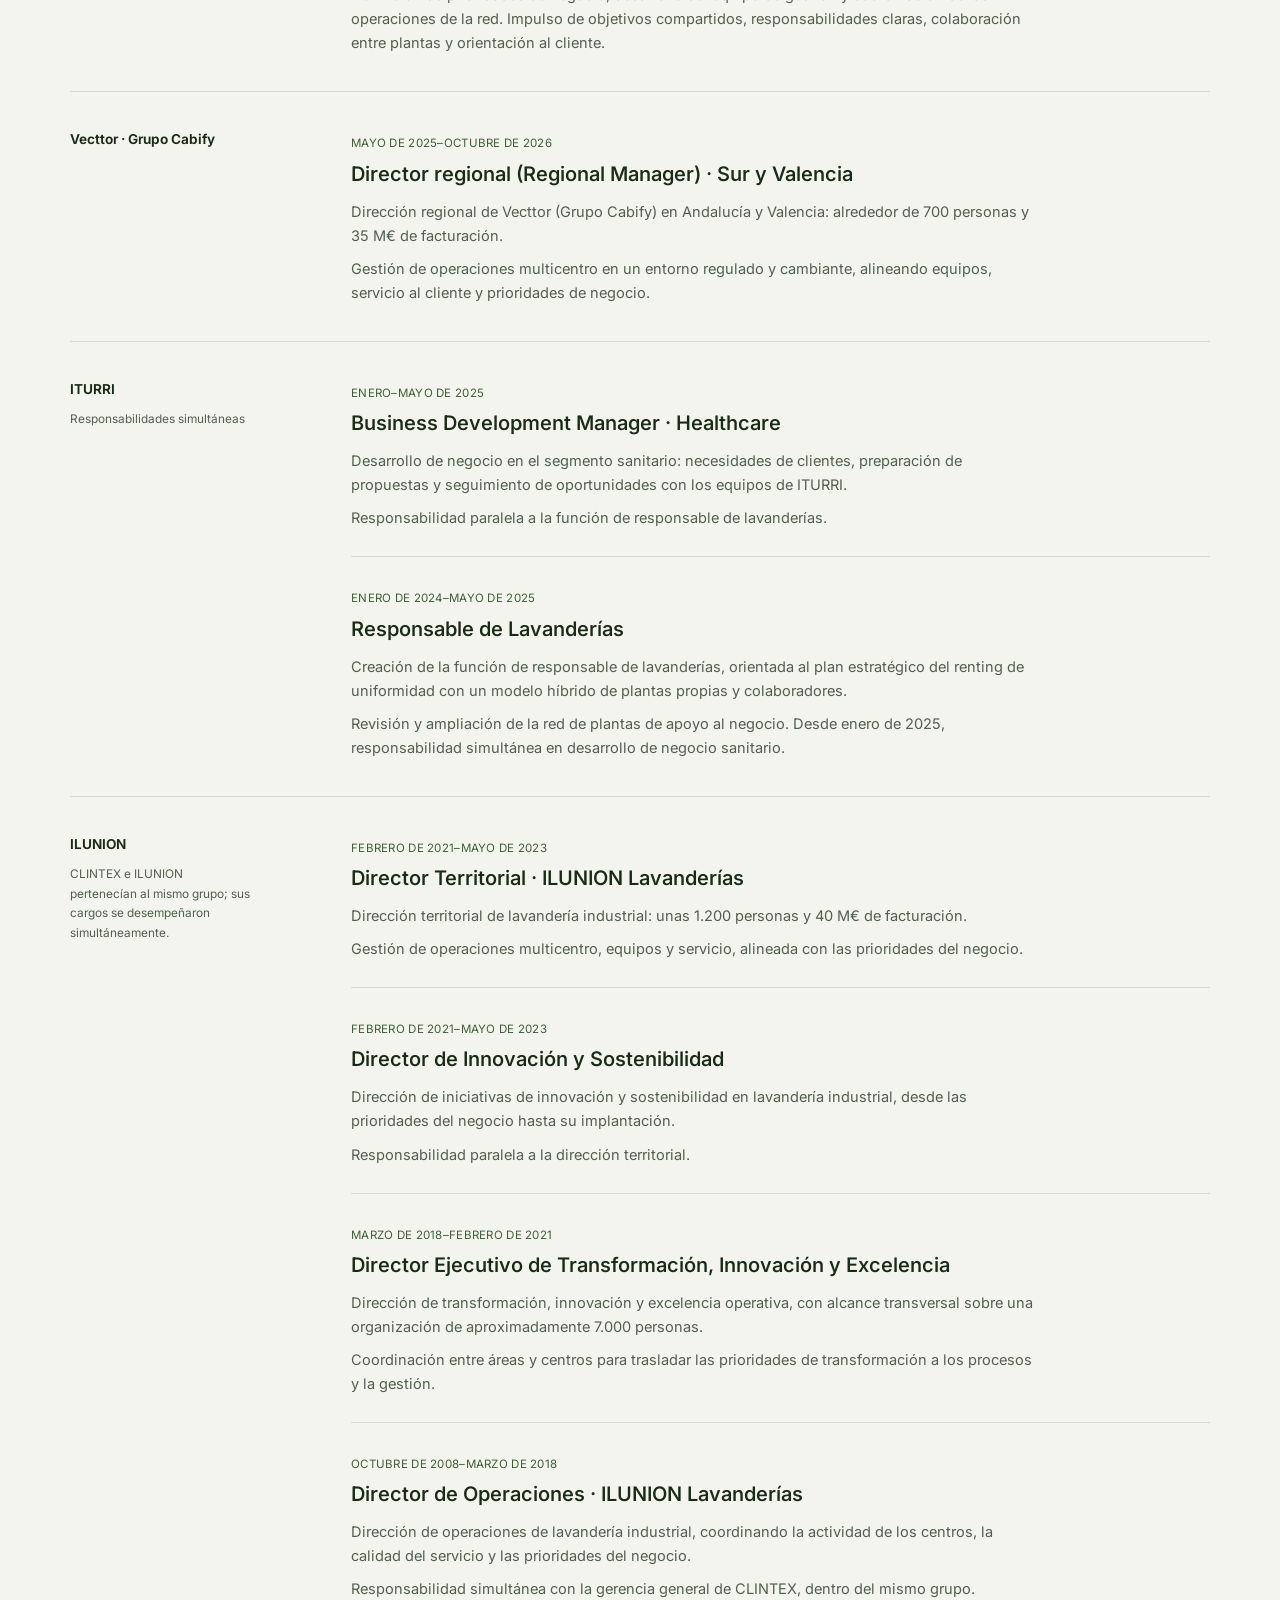
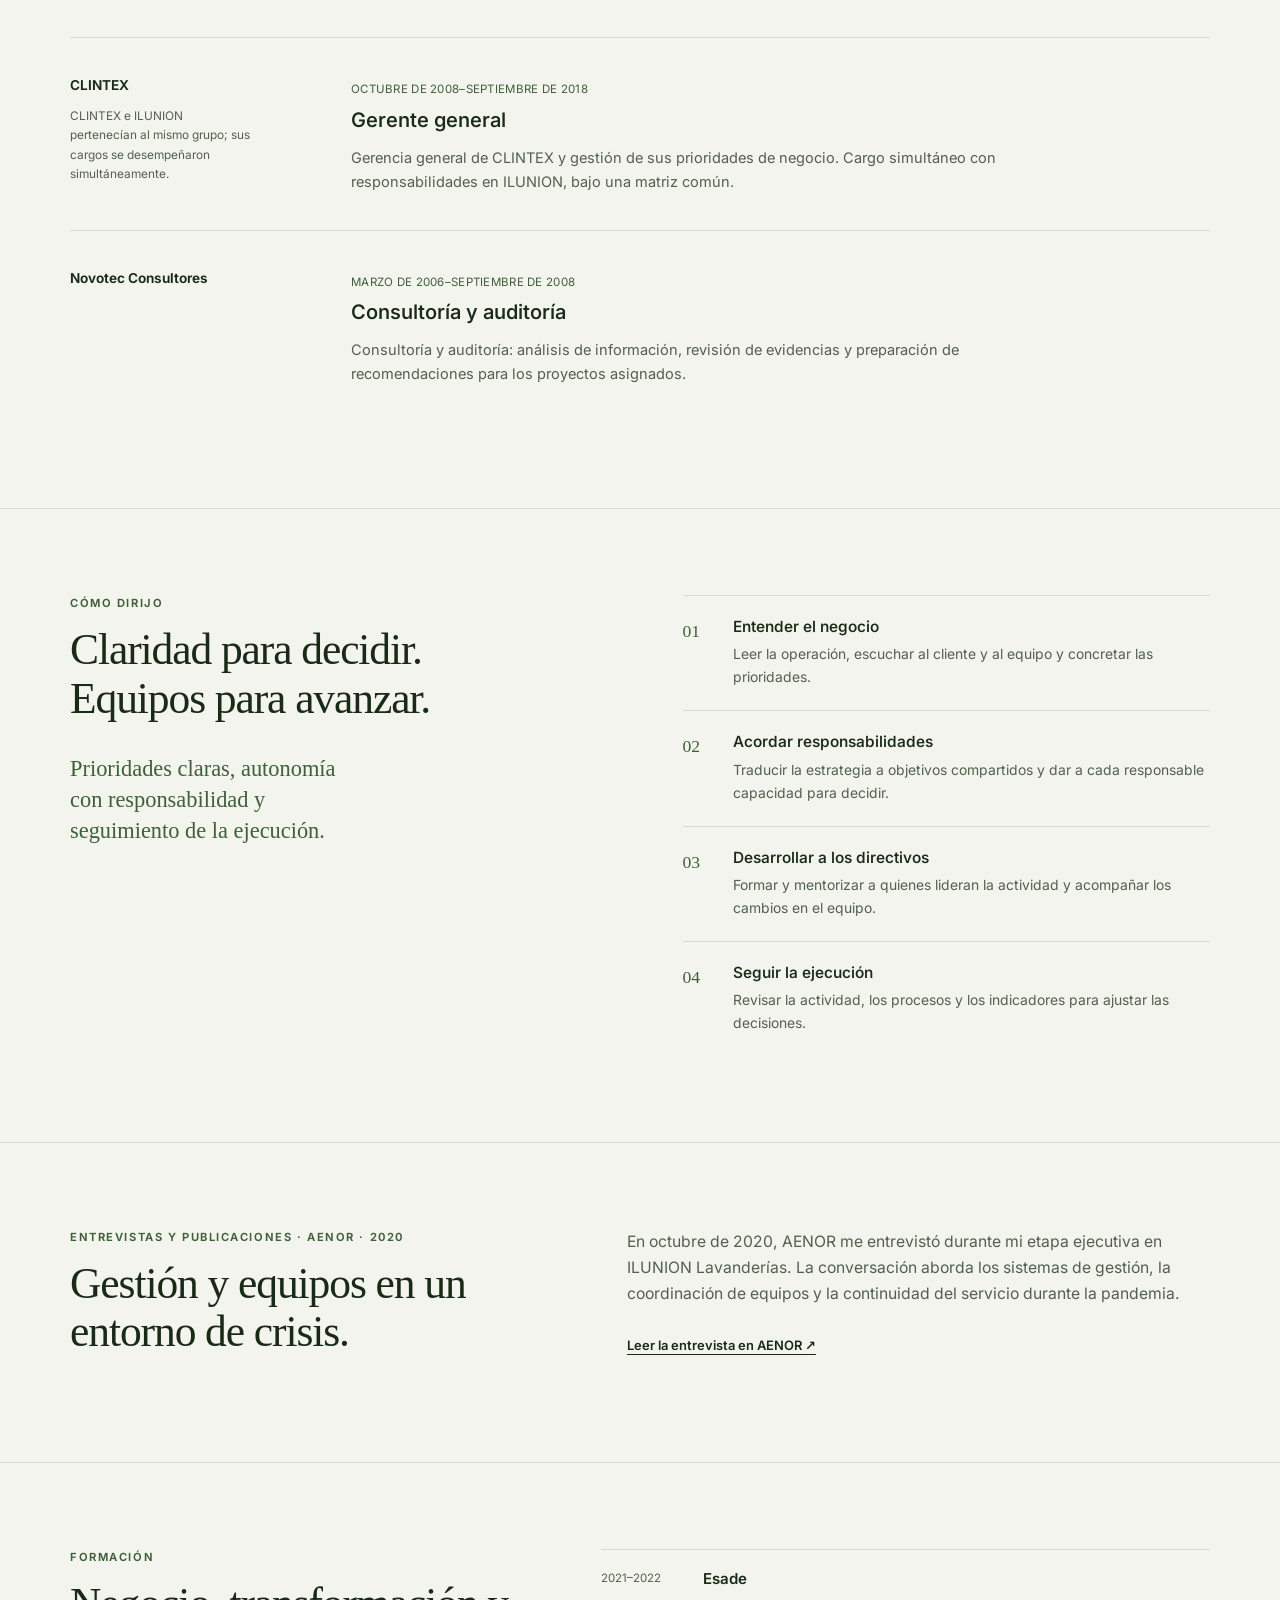
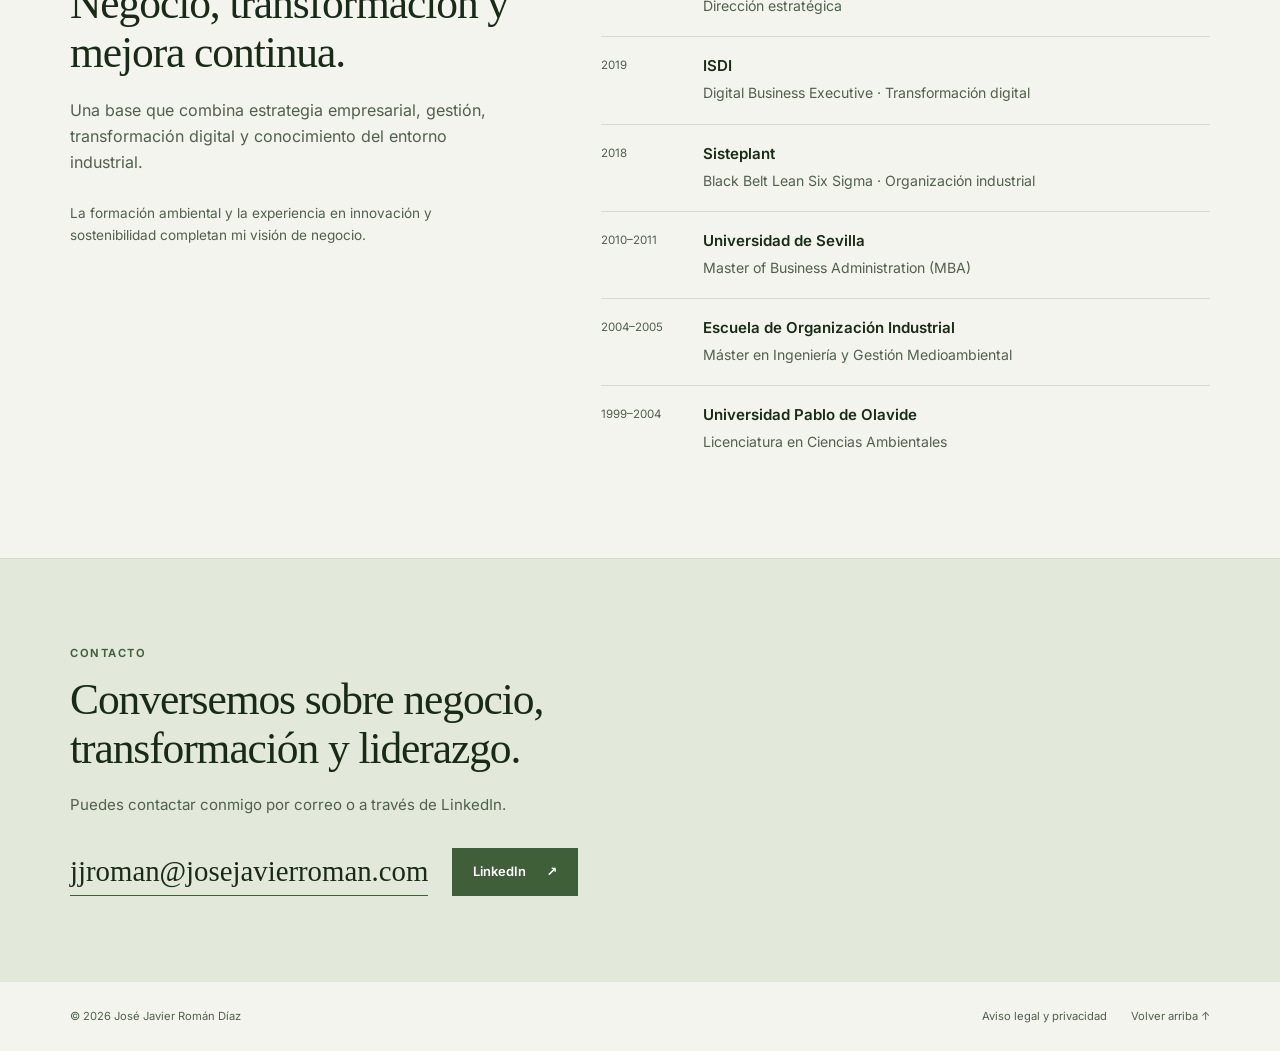
==== commit 482acbf8: "Actualiza marca personal, trayectoria directiva y web bilingüe" ====
--- a/index.html
+++ b/index.html
@@ -1,837 +1,18 @@
 <!doctype html>
-<html lang="es">
-<head>
-<meta charset="utf-8">
-<meta name="viewport" content="width=device-width, initial-scale=1">
-<meta http-equiv="Content-Security-Policy" content="default-src 'self'; script-src 'self'; style-src 'self' 'unsafe-inline'; img-src 'self' data:; font-src 'self'; manifest-src 'self'; connect-src 'none'; object-src 'none'; base-uri 'self'; form-action 'none'; upgrade-insecure-requests">
-<meta name="referrer" content="strict-origin-when-cross-origin">
-<title>José Javier Román Díaz | Operaciones y Transformación</title>
-<meta name="description" content="Directivo con +20 años dirigiendo operaciones multisite e intensivas en mano de obra: gestión basada en datos, transformación, sostenibilidad y fusiones.">
-<meta name="author" content="José Javier Román Díaz">
-<meta name="robots" content="index, follow, max-snippet:-1, max-image-preview:large">
-<meta property="og:type" content="profile">
-<meta property="og:site_name" content="José Javier Román Díaz">
-<meta property="profile:first_name" content="José Javier">
-<meta property="profile:last_name" content="Román Díaz">
-<meta property="og:title" content="José Javier Román Díaz | Operaciones y Transformación">
-<meta property="og:description" content="Operaciones basadas en datos, transformación, sostenibilidad y crecimiento. De 23 a 43 centros y casi 7.000 personas.">
-<meta property="og:locale" content="es_ES">
-<meta property="og:url" content="https://www.josejavierroman.com/">
-<meta property="og:image" content="https://www.josejavierroman.com/img/og-jose-javier-roman-diaz.jpg">
-<meta property="og:image:width" content="1200">
-<meta property="og:image:height" content="630">
-<meta property="og:image:alt" content="José Javier Román Díaz, directivo de operaciones">
-<meta name="twitter:card" content="summary_large_image">
-<meta name="twitter:title" content="José Javier Román Díaz | Operaciones y Transformación">
-<meta name="twitter:description" content="Directivo con +20 años dirigiendo operaciones multisite e intensivas en mano de obra: gestión basada en datos, transformación, sostenibilidad y fusiones.">
-<meta name="twitter:image" content="https://www.josejavierroman.com/img/og-jose-javier-roman-diaz.jpg">
-<link rel="canonical" href="https://www.josejavierroman.com/">
-<link rel="preload" href="/fonts/inter-latin.woff2" as="font" type="font/woff2" crossorigin>
-<link rel="preload" href="/fonts/source-serif-4-latin.woff2" as="font" type="font/woff2" crossorigin>
-<link rel="preload" href="/img/jose-javier-roman-diaz.webp" as="image" type="image/webp" fetchpriority="high">
-<script type="application/ld+json">
-{
- "@context": "https://schema.org",
- "@graph": [
-  {
-   "@type": "WebSite",
-   "@id": "https://www.josejavierroman.com/#website",
-   "url": "https://www.josejavierroman.com/",
-   "name": "José Javier Román Díaz",
-   "inLanguage": "es-ES",
-   "publisher": {
-    "@id": "https://www.josejavierroman.com/#person"
-   }
-  },
-  {
-   "@type": "ProfilePage",
-   "@id": "https://www.josejavierroman.com/#profilepage",
-   "url": "https://www.josejavierroman.com/",
-   "name": "José Javier Román Díaz | Operaciones y Transformación",
-   "inLanguage": "es-ES",
-   "isPartOf": {
-    "@id": "https://www.josejavierroman.com/#website"
-   },
-   "mainEntity": {
-    "@id": "https://www.josejavierroman.com/#person"
-   },
-   "dateModified": "2026-10-31"
-  },
-  {
-   "@type": "Person",
-   "@id": "https://www.josejavierroman.com/#person",
-   "name": "José Javier Román Díaz",
-   "givenName": "José Javier",
-   "familyName": "Román Díaz",
-   "url": "https://www.josejavierroman.com/",
-   "image": "https://www.josejavierroman.com/img/jose-javier-roman-diaz.jpg",
-   "jobTitle": "Head Región Sur-Levante",
-   "worksFor": {
-    "@type": "Organization",
-    "name": "VECTTOR (Grupo Cabify)"
-   },
-   "description": "Directivo especializado en dirección de operaciones multisite, transformación, sostenibilidad e integración de adquisiciones en el sector de lavandería industrial.",
-   "knowsAbout": [
-    "Dirección de operaciones",
-    "Lavandería industrial",
-    "Lean Six Sigma",
-    "Transformación digital",
-    "Sostenibilidad",
-    "Descarbonización",
-    "EFQM",
-    "ISO 14001",
-    "Fusiones y adquisiciones"
-   ],
-   "hasCredential": [
-    {
-     "@type": "EducationalOccupationalCredential",
-     "name": "Black Belt Lean Six Sigma"
-    }
-   ],
-   "alumniOf": [
-    {
-     "@type": "CollegeOrUniversity",
-     "name": "ESADE"
-    },
-    {
-     "@type": "EducationalOrganization",
-     "name": "ISDI"
-    },
-    {
-     "@type": "CollegeOrUniversity",
-     "name": "Universidad de Sevilla"
-    },
-    {
-     "@type": "EducationalOrganization",
-     "name": "EOI Escuela de Organización Industrial"
-    },
-    {
-     "@type": "CollegeOrUniversity",
-     "name": "Universidad Pablo de Olavide"
-    }
-   ],
-   "knowsLanguage": [
-    "es",
-    "en"
-   ],
-   "sameAs": [
-    "https://www.linkedin.com/in/josejavierroman"
-   ]
-  }
- ]
-}
-</script>
-<link rel="icon" href="/favicon.ico" sizes="any">
-<link rel="icon" href="/favicon-32.png" type="image/png" sizes="32x32">
-<link rel="icon" href="/icon-192.png" type="image/png" sizes="192x192">
-<link rel="apple-touch-icon" href="/apple-touch-icon.png" sizes="180x180">
-<link rel="manifest" href="/site.webmanifest">
-<meta name="apple-mobile-web-app-title" content="JJ Román">
-<meta name="theme-color" content="#1d2f45">
-<style>
-  @font-face { font-family: "Inter"; font-style: normal; font-weight: 100 900; font-display: swap; src: url(/fonts/inter-latin.woff2) format("woff2"); }
-  @font-face { font-family: "Source Serif 4"; font-style: normal; font-weight: 200 900; font-display: swap; src: url(/fonts/source-serif-4-latin.woff2) format("woff2"); }
-  :root {
-    --ink: #14202b;
-    --ink-soft: #4a5866;
-    --paper: #f7f5f1;
-    --card: #ffffff;
-    --navy: #1d2f45;
-    --navy-2: #263b55;
-    --blue: #4a7fa8;
-    --blue-2: #9fc1dc;
-    --blue-soft: #dce7f0;
-    --green: #5f8f6e;
-    --green-soft: #e1ece3;
-    --line: #e3e0da;
-    --radius: 18px;
-    --serif: "Source Serif 4", Georgia, serif;
-  }
-  * { box-sizing: border-box; margin: 0; padding: 0; }
-  html { scroll-behavior: smooth; scroll-padding-top: 72px; }
-  body {
-    font-family: "Inter", system-ui, -apple-system, "Segoe UI", sans-serif;
-    color: var(--ink); background: var(--paper);
-    line-height: 1.6; -webkit-font-smoothing: antialiased;
-  }
-  a { color: inherit; }
-  ul { list-style: none; }
-  .wrap { width: min(1120px, 100% - 32px); margin-inline: auto; }
-  section { padding: 96px 0; }
-  .eyebrow { display: inline-block; font-size: .78rem; font-weight: 600; letter-spacing: .14em; text-transform: uppercase; color: var(--blue); }
-  h2 { font-family: var(--serif); font-weight: 400; font-size: clamp(1.9rem, 3.6vw, 2.8rem); line-height: 1.12; letter-spacing: -.015em; margin: 10px 0 18px; max-width: 24ch; }
-  h3 { font-family: var(--serif); font-weight: 600; font-size: 1.3rem; line-height: 1.25; }
-  .intro { color: var(--ink-soft); font-size: 1.1rem; max-width: 62ch; }
-  .dark { background: var(--navy); color: #fff; }
-  .dark .eyebrow { color: var(--blue-2); }
-  .dark .intro { color: #c5d3e0; }
-
-  /* Cabecera */
-  header { position: sticky; top: 0; z-index: 20; background: rgba(247, 245, 241, .9); backdrop-filter: blur(10px); border-bottom: 1px solid var(--line); }
-  .bar { display: flex; align-items: center; justify-content: space-between; height: 64px; gap: 16px; }
-  .brand { display: flex; align-items: center; gap: 10px; text-decoration: none; font-weight: 600; white-space: nowrap; }
-  .brand img { width: 32px; height: 32px; mix-blend-mode: multiply; }
-  nav { display: flex; gap: 22px; font-size: .92rem; }
-  nav a { text-decoration: none; color: var(--ink-soft); }
-  nav a:hover { color: var(--ink); }
-  .btn { display: inline-flex; align-items: center; gap: 8px; padding: 11px 20px; border-radius: 999px; font-weight: 500; font-size: .95rem; text-decoration: none; border: 1px solid var(--navy); transition: transform .15s ease, background .15s ease; white-space: nowrap; }
-  .btn:hover { transform: translateY(-1px); }
-  .btn.primary { background: var(--navy); color: #fff; }
-  .btn.ghost:hover { background: var(--card); }
-  .btn.light { background: #fff; color: var(--navy); border-color: #fff; }
-  .btn.outline-light { color: #fff; border-color: rgba(255,255,255,.5); }
-  .btn svg { width: 18px; height: 18px; flex: none; }
-  .bar .btn { padding: 8px 16px; font-size: .88rem; }
-
-  /* Portada */
-  .hero { padding: 72px 0 96px; }
-  .hero .wrap { display: grid; grid-template-columns: 1.15fr .85fr; gap: 64px; align-items: center; }
-  h1 { font-family: var(--serif); font-weight: 600; font-size: clamp(2.6rem, 6vw, 4.6rem); line-height: 1.03; letter-spacing: -.02em; margin: 14px 0 22px; }
-  .lead { font-size: 1.2rem; color: var(--ink-soft); max-width: 40ch; }
-  .now { display: flex; gap: 14px; align-items: flex-start; margin-top: 28px; padding: 16px 18px; background: var(--card); border: 1px solid var(--line); border-radius: 14px; max-width: 460px; }
-  .now .dot { flex: none; width: 10px; height: 10px; margin-top: 7px; border-radius: 50%; background: var(--green); box-shadow: 0 0 0 5px var(--green-soft); }
-  .now small { display: block; font-size: .75rem; letter-spacing: .1em; text-transform: uppercase; color: var(--ink-soft); font-weight: 600; }
-  .now strong { font-weight: 600; }
-  .actions { display: flex; flex-wrap: wrap; gap: 12px; margin-top: 28px; }
-  .portrait { position: relative; }
-  .portrait::before { content: ""; position: absolute; inset: 24px -24px -24px 24px; background: var(--blue-soft); border-radius: var(--radius); }
-  .portrait img { position: relative; display: block; width: 100%; height: auto; aspect-ratio: 4 / 5; object-fit: cover; border-radius: var(--radius); box-shadow: 0 24px 60px -24px rgba(20, 32, 43, .35); }
-  .badge { position: absolute; left: -28px; bottom: 36px; background: var(--card); border-radius: 14px; padding: 14px 18px; box-shadow: 0 14px 40px -16px rgba(20, 32, 43, .35); }
-  .badge b { display: block; font-family: var(--serif); font-size: 1.9rem; line-height: 1; color: var(--navy); }
-  .badge span { font-size: .82rem; color: var(--ink-soft); }
-
-  /* Cifras */
-  .stats { display: grid; grid-template-columns: repeat(4, 1fr); gap: 16px; margin-top: 44px; }
-  .stat { background: var(--navy-2); border: 1px solid rgba(255,255,255,.1); border-radius: var(--radius); padding: 24px; }
-  .stat b { display: block; font-family: var(--serif); font-weight: 600; font-size: clamp(2.1rem, 4vw, 2.8rem); line-height: 1; }
-  .stat b em { font-style: normal; color: var(--blue-2); }
-  .stat span { display: block; margin-top: 10px; color: #c5d3e0; font-size: .95rem; }
-  .infos { display: grid; grid-template-columns: 1.2fr 1fr; gap: 16px; margin-top: 16px; }
-  .info { background: var(--navy-2); border: 1px solid rgba(255,255,255,.1); border-radius: var(--radius); padding: 28px; }
-  .info h3 { margin-bottom: 4px; }
-  .info p { color: #c5d3e0; font-size: .95rem; }
-  .info svg { display: block; width: 100%; height: auto; margin-top: 18px; }
-  .chips { display: flex; flex-wrap: wrap; gap: 8px; margin-top: 18px; }
-  .chip { display: inline-flex; align-items: center; gap: 8px; padding: 6px 14px; border-radius: 999px; font-size: .88rem; background: rgba(255,255,255,.08); border: 1px solid rgba(255,255,255,.14); }
-  .people { display: grid; grid-template-columns: repeat(7, 1fr); gap: 6px; margin-top: 22px; }
-  .people svg { margin: 0; }
-  .legend { margin-top: 12px; font-size: .82rem; color: #9fb3c6; }
-
-  /* Perfil */
-  .profile .wrap { display: grid; grid-template-columns: .9fr 1.1fr; gap: 64px; }
-  .profile p + p { margin-top: 16px; }
-  .profile .text p { font-size: 1.08rem; color: var(--ink-soft); }
-  .profile .text strong { color: var(--ink); font-weight: 600; }
-  .pull { font-family: var(--serif); font-size: clamp(1.4rem, 2.4vw, 1.8rem); line-height: 1.3; color: var(--navy); border-left: 3px solid var(--blue); padding-left: 22px; margin-top: 28px; }
-
-  /* Especialidades */
-  .grid4 { display: grid; grid-template-columns: repeat(4, 1fr); gap: 18px; margin-top: 44px; }
-  .card { background: var(--card); border: 1px solid var(--line); border-radius: var(--radius); padding: 26px; }
-  .icon { width: 52px; height: 52px; border-radius: 14px; background: var(--blue-soft); display: grid; place-items: center; margin-bottom: 18px; }
-  .icon svg { width: 28px; height: 28px; stroke: var(--navy); }
-  .card h3 { font-size: 1.15rem; margin-bottom: 8px; }
-  .card p { font-size: .94rem; color: var(--ink-soft); }
-
-  /* Método */
-  .method .wrap { display: grid; grid-template-columns: 1fr 1fr; gap: 56px; align-items: center; }
-  .cycle { width: 100%; max-width: 460px; height: auto; margin-inline: auto; display: block; }
-  .steps { margin-top: 26px; display: grid; gap: 14px; }
-  .steps li { display: grid; grid-template-columns: 36px 1fr; gap: 14px; align-items: start; }
-  .steps .k { width: 36px; height: 36px; border-radius: 50%; background: var(--navy); color: #fff; display: grid; place-items: center; font-weight: 600; font-size: .9rem; }
-  .steps b { display: block; }
-  .steps span { color: var(--ink-soft); font-size: .95rem; }
-
-  /* Trayectoria */
-  .gantt { margin-top: 44px; background: var(--card); border: 1px solid var(--line); border-radius: var(--radius); padding: 28px 28px 20px; }
-  .g-row { display: grid; grid-template-columns: 250px 1fr; gap: 18px; align-items: center; padding: 9px 0; border-bottom: 1px dashed var(--line); }
-  .g-row:last-of-type { border-bottom: 0; }
-  .g-label { font-size: .9rem; line-height: 1.3; }
-  .g-label small { display: block; color: var(--ink-soft); font-size: .8rem; }
-  .g-track { position: relative; height: 26px; background: repeating-linear-gradient(90deg, transparent 0 calc(20% - 1px), var(--line) calc(20% - 1px) 20%); border-radius: 6px; }
-  .g-bar { position: absolute; top: 3px; bottom: 3px; left: var(--s); width: var(--w); border-radius: 6px; background: var(--c, var(--blue)); color: #fff; font-size: .74rem; font-weight: 600; display: flex; align-items: center; padding-left: 8px; white-space: nowrap; overflow: visible; min-width: 8px; }
-  .g-bar.g-now { background: linear-gradient(90deg, var(--green), #82b392); }
-  .g-axis { display: grid; grid-template-columns: 250px 1fr; gap: 18px; margin-top: 8px; }
-  .g-axis div { display: flex; justify-content: space-between; font-size: .76rem; color: var(--ink-soft); }
-  .g-legend { display: flex; flex-wrap: wrap; gap: 18px; margin-top: 16px; font-size: .82rem; color: var(--ink-soft); }
-  .g-legend i { display: inline-block; width: 12px; height: 12px; border-radius: 3px; margin-right: 6px; vertical-align: -1px; }
-
-  .jobs { display: grid; gap: 18px; margin-top: 28px; }
-  .job { display: grid; grid-template-columns: 200px 1fr; gap: 28px; background: var(--card); border: 1px solid var(--line); border-radius: var(--radius); padding: 28px; }
-  .job .when { font-weight: 600; color: var(--blue); font-size: .92rem; }
-  .job .org { font-family: var(--serif); font-size: 1.15rem; font-weight: 600; margin-top: 4px; line-height: 1.25; }
-  .job .size { display: block; color: var(--ink-soft); font-size: .84rem; margin-top: 4px; }
-  .job h3 { font-size: 1.2rem; }
-  .job ul { margin-top: 12px; display: grid; gap: 8px; }
-  .job li { position: relative; padding-left: 20px; color: var(--ink-soft); font-size: .96rem; }
-  .job li::before { content: ""; position: absolute; left: 0; top: .62em; width: 8px; height: 8px; border-radius: 2px; background: var(--blue-2); }
-  .job li strong { color: var(--ink); font-weight: 600; }
-  .job .sub + .sub { margin-top: 22px; padding-top: 22px; border-top: 1px solid var(--line); }
-  .job .sub small { display: block; color: var(--blue); font-weight: 600; font-size: .85rem; margin-top: 2px; }
-
-  /* Sostenibilidad */
-  .sust { background: var(--green-soft); }
-  .sust .eyebrow { color: var(--green); }
-  .sust .wrap { display: grid; grid-template-columns: 1fr 1fr; gap: 56px; align-items: center; }
-  .sust-grid { display: grid; grid-template-columns: 1fr 1fr; gap: 14px; margin-top: 28px; }
-  .sust-grid div { background: var(--card); border-radius: 14px; padding: 18px; }
-  .sust-grid b { display: block; font-family: var(--serif); font-size: 2rem; line-height: 1; color: #2f5a3d; }
-  .sust-grid span { font-size: .9rem; color: var(--ink-soft); }
-  .sust svg.draw { width: 100%; height: auto; display: block; }
-
-  /* Logros */
-  .awards { display: grid; grid-template-columns: repeat(3, 1fr); gap: 18px; margin-top: 44px; }
-  .award { position: relative; background: var(--card); border: 1px solid var(--line); border-radius: var(--radius); padding: 26px; }
-  .award .yr { position: absolute; top: 22px; right: 22px; font-size: .8rem; font-weight: 600; color: var(--blue); background: var(--blue-soft); padding: 3px 10px; border-radius: 999px; }
-  .award h3 { font-size: 1.12rem; margin-bottom: 8px; padding-right: 56px; }
-  .award p { color: var(--ink-soft); font-size: .94rem; }
-
-  /* Formación */
-  .edu .wrap { display: grid; grid-template-columns: 1.1fr .9fr; gap: 56px; }
-  .tl { position: relative; margin-top: 28px; }
-  .tl::before { content: ""; position: absolute; left: 7px; top: 8px; bottom: 8px; width: 2px; background: var(--line); }
-  .tl li { position: relative; padding: 0 0 26px 36px; }
-  .tl li::before { content: ""; position: absolute; left: 0; top: 6px; width: 16px; height: 16px; border-radius: 50%; background: var(--paper); border: 3px solid var(--blue); }
-  .tl li:first-child::before { background: var(--blue); }
-  .tl .y { font-size: .82rem; font-weight: 600; color: var(--blue); }
-  .tl b { display: block; font-family: var(--serif); font-size: 1.12rem; font-weight: 600; }
-  .tl span { color: var(--ink-soft); font-size: .95rem; }
-  .skills h3 { margin-top: 28px; margin-bottom: 14px; }
-  .tags { display: flex; flex-wrap: wrap; gap: 8px; }
-  .tag { padding: 8px 14px; border-radius: 999px; background: var(--card); border: 1px solid var(--line); font-size: .9rem; }
-  .tag.k { background: var(--navy); border-color: var(--navy); color: #fff; }
-
-  /* Valores */
-  .values-row { display: grid; grid-template-columns: repeat(3, 1fr); gap: 16px; margin-top: 40px; }
-  .value { padding: 26px; border-radius: var(--radius); background: rgba(255,255,255,.06); border: 1px solid rgba(255,255,255,.12); }
-  .value .n { font-family: var(--serif); color: var(--blue-2); }
-  .value h3 { font-size: 1.55rem; margin: 8px 0 6px; }
-  .value p { color: #c5d3e0; font-size: .95rem; }
-  .quote { text-align: center; margin-top: 64px; }
-  .quote p { font-family: var(--serif); font-style: italic; font-size: clamp(1.5rem, 3vw, 2.2rem); }
-  .quote span { display: block; margin-top: 8px; color: #c5d3e0; font-size: .95rem; }
-
-  /* Contacto */
-  .contact { text-align: center; }
-  .contact h2 { margin-inline: auto; }
-  .contact .intro { margin-inline: auto; }
-  .contact .actions { justify-content: center; }
-
-  footer { border-top: 1px solid var(--line); padding: 28px 0; color: var(--ink-soft); font-size: .9rem; }
-  footer .wrap { display: flex; flex-wrap: wrap; justify-content: space-between; gap: 12px; }
-  footer a { text-decoration: none; }
-  footer a:hover { color: var(--ink); }
-
-  @media (max-width: 1020px) {
-    nav { display: none; }
-    .grid4 { grid-template-columns: repeat(2, 1fr); }
-    .stats { grid-template-columns: repeat(2, 1fr); }
-    .awards { grid-template-columns: repeat(2, 1fr); }
-  }
-  @media (max-width: 820px) {
-    section { padding: 72px 0; }
-    .hero { padding: 40px 0 72px; }
-    .hero .wrap, .profile .wrap, .method .wrap, .sust .wrap, .edu .wrap, .infos { grid-template-columns: 1fr; gap: 40px; }
-    .infos { gap: 16px; }
-    .portrait { max-width: 420px; margin-right: 24px; }
-    .badge { left: 12px; bottom: -18px; }
-    .job { grid-template-columns: 1fr; gap: 14px; padding: 22px; }
-    .g-row, .g-axis { grid-template-columns: 1fr; gap: 6px; }
-    .g-axis > span { display: none; }
-    .gantt { padding: 20px 18px 16px; }
-    .values-row { grid-template-columns: 1fr; }
-  }
-  @media (max-width: 560px) {
-    .grid4, .awards, .sust-grid { grid-template-columns: 1fr; }
-    .stats { grid-template-columns: 1fr 1fr; gap: 12px; }
-    .stat { padding: 18px; }
-    .bar .btn span { display: none; }
-  }
-  @media (prefers-reduced-motion: reduce) {
-    html { scroll-behavior: auto; }
-    .btn { transition: none; }
-  }
-
-  /* ===== Animaciones ===== */
-  .progress { position: fixed; top: 0; left: 0; height: 3px; width: 100%; background: linear-gradient(90deg, var(--blue), var(--green)); transform-origin: 0 50%; transform: scaleX(0); z-index: 30; }
-  header { transition: box-shadow .3s ease, background .3s ease; }
-  header.scrolled { box-shadow: 0 8px 30px -18px rgba(20, 32, 43, .45); }
-  nav a { position: relative; transition: color .2s ease; }
-  nav a::after { content: ""; position: absolute; left: 0; right: 0; bottom: -6px; height: 2px; background: var(--blue); transform: scaleX(0); transform-origin: left; transition: transform .3s ease; }
-  nav a:hover::after, nav a.active::after { transform: scaleX(1); }
-  nav a.active { color: var(--ink); }
-
-  /* Entrada de la portada */
-  @keyframes rise { from { opacity: 0; transform: translateY(28px); } to { opacity: 1; transform: none; } }
-  @keyframes slideIn { from { opacity: 0; transform: translateX(40px) scale(.97); } to { opacity: 1; transform: none; } }
-  @keyframes pop { 0% { opacity: 0; transform: scale(.6); } 70% { transform: scale(1.06); } 100% { opacity: 1; transform: scale(1); } }
-  @keyframes pulse { 0%, 100% { box-shadow: 0 0 0 5px var(--green-soft); } 50% { box-shadow: 0 0 0 10px rgba(95, 143, 110, .12); } }
-  .hero .eyebrow, .hero h1, .hero .lead, .hero .now, .hero .actions { animation: rise .9s cubic-bezier(.2, .7, .2, 1) both; }
-  .hero h1 { animation-delay: .1s; }
-  .hero .lead { animation-delay: .25s; }
-  .hero .now { animation-delay: .4s; }
-  .hero .actions { animation-delay: .55s; }
-  .portrait { animation: slideIn 1.1s .2s cubic-bezier(.2, .7, .2, 1) both; }
-  .badge { animation: pop .7s 1s cubic-bezier(.2, .7, .2, 1) both; }
-  .now .dot { animation: pulse 2.4s ease-in-out infinite; }
-
-  /* Aparición al hacer scroll */
-  .js .reveal { opacity: 0; transform: translateY(32px); transition: opacity .8s cubic-bezier(.2, .7, .2, 1), transform .8s cubic-bezier(.2, .7, .2, 1); transition-delay: calc(var(--i, 0) * 90ms); }
-  .js .reveal.in { opacity: 1; transform: none; }
-
-  /* Tarjetas con relieve al pasar el ratón */
-  .stat, .info, .card, .award, .job, .value, .sust-grid div { transition: transform .35s ease, box-shadow .35s ease, border-color .35s ease, opacity .8s cubic-bezier(.2, .7, .2, 1); }
-  .card:hover, .award:hover, .job:hover { transform: translateY(-6px); box-shadow: 0 22px 40px -24px rgba(20, 32, 43, .35); border-color: var(--blue-2); }
-  .stat:hover, .value:hover, .info:hover { transform: translateY(-6px); border-color: rgba(159, 193, 220, .5); }
-  .sust-grid div:hover { transform: translateY(-4px); box-shadow: 0 16px 30px -20px rgba(47, 90, 61, .5); }
-  .icon { transition: transform .4s ease, background .4s ease; }
-  .card:hover .icon { transform: rotate(-8deg) scale(1.08); background: var(--blue-2); }
-  .tag { transition: transform .2s ease, background .2s ease, color .2s ease; }
-  .tag:hover { transform: translateY(-2px); background: var(--navy); color: #fff; border-color: var(--navy); }
-  .btn.primary:hover { box-shadow: 0 12px 24px -12px rgba(29, 47, 69, .7); }
-  .portrait img { transition: transform .6s ease; }
-  .portrait:hover img { transform: scale(1.015); }
-
-  /* Gráfico de crecimiento */
-  .js .bar-grow { transform-box: fill-box; transform-origin: 50% 100%; transform: scaleY(0); transition: transform 1.2s cubic-bezier(.2, .7, .2, 1); }
-  .js .bar-grow.b2 { transition-delay: .35s; }
-  .js .in .bar-grow { transform: scaleY(1); }
-  .js .grow-fade { opacity: 0; transition: opacity .6s ease 1.1s; }
-  .js .in .grow-fade { opacity: 1; }
-  .js .grow-arrow { stroke-dasharray: 200; stroke-dashoffset: 200; transition: stroke-dashoffset 1s ease .8s; }
-  .js .in .grow-arrow { stroke-dashoffset: 0; }
-
-  /* Pictograma de personas */
-  .js .people svg { opacity: 0; transform: translateY(14px) scale(.8); transition: opacity .5s ease, transform .5s cubic-bezier(.2, .7, .2, 1); }
-  .js .in .people svg { opacity: 1; transform: none; }
-  .people svg:nth-child(2) { transition-delay: .1s !important; } .people svg:nth-child(3) { transition-delay: .2s !important; }
-  .people svg:nth-child(4) { transition-delay: .3s !important; } .people svg:nth-child(5) { transition-delay: .4s !important; }
-  .people svg:nth-child(6) { transition-delay: .5s !important; } .people svg:nth-child(7) { transition-delay: .6s !important; }
-
-  /* Cronograma */
-  .js .g-bar { transform: scaleX(0); transform-origin: left; transition: transform 1s cubic-bezier(.2, .7, .2, 1); }
-  .js .gantt.in .g-bar { transform: scaleX(1); }
-  .gantt .g-row:nth-child(2) .g-bar { transition-delay: .12s; } .gantt .g-row:nth-child(3) .g-bar { transition-delay: .24s; }
-  .gantt .g-row:nth-child(4) .g-bar { transition-delay: .36s; } .gantt .g-row:nth-child(5) .g-bar { transition-delay: .48s; }
-  .gantt .g-row:nth-child(6) .g-bar { transition-delay: .6s; } .gantt .g-row:nth-child(7) .g-bar { transition-delay: .72s; }
-  .g-bar.g-now::after { content: ""; position: absolute; right: -5px; top: 50%; width: 10px; height: 10px; margin-top: -5px; border-radius: 50%; background: var(--green); animation: pulse 2.4s ease-in-out infinite; }
-
-  /* Ciclo de mejora */
-  .js .cy-arrow { stroke-dasharray: 90; stroke-dashoffset: 90; transition: stroke-dashoffset .6s ease; transition-delay: calc(.5s + var(--i) * .25s); }
-  .js .cycle.in .cy-arrow { stroke-dashoffset: 0; }
-  .js .cy-node { opacity: 0; transform-box: fill-box; transform-origin: center; transform: scale(.5); transition: opacity .5s ease, transform .6s cubic-bezier(.2, .7, .2, 1.4); transition-delay: calc(var(--i) * .25s); }
-  .js .cycle.in .cy-node { opacity: 1; transform: none; }
-  .cy-ring { transform-origin: 220px 220px; animation: spin 40s linear infinite; }
-  .cy-core { transform-origin: 220px 220px; animation: breathe 4s ease-in-out infinite; }
-  @keyframes spin { to { transform: rotate(360deg); } }
-  @keyframes breathe { 0%, 100% { transform: scale(1); } 50% { transform: scale(1.04); } }
-  .cy-node circle { transition: fill .3s ease; }
-  .cy-node:hover circle { fill: var(--blue-soft); }
-
-  /* Ilustración de sostenibilidad */
-  .rays { transform-box: fill-box; transform-origin: center; animation: spin 30s linear infinite; }
-  .float { animation: float 6s ease-in-out infinite; }
-  .sway { transform-box: fill-box; transform-origin: 50% 100%; animation: sway 5s ease-in-out infinite; }
-  .sway.s2 { animation-delay: -1.5s; } .sway.s3 { animation-delay: -3s; } .sway.s4 { animation-duration: 4s; }
-  @keyframes float { 0%, 100% { transform: translateY(0); } 50% { transform: translateY(-8px); } }
-  @keyframes sway { 0%, 100% { transform: rotate(-3deg); } 50% { transform: rotate(3deg); } }
-
-  @media (prefers-reduced-motion: reduce) {
-    *, *::before, *::after { animation: none !important; transition: none !important; }
-    .js .reveal, .js .people svg, .js .cy-node, .js .grow-fade { opacity: 1 !important; transform: none !important; }
-    .js .bar-grow, .js .g-bar { transform: none !important; }
-    .js .cy-arrow, .js .grow-arrow { stroke-dashoffset: 0 !important; }
-    .progress { display: none; }
-  }
-</style>
-</head>
-<body>
-
-<div class="progress" aria-hidden="true"></div>
-<header>
-  <div class="wrap bar">
-    <a class="brand" href="#inicio"><img src="/img/logo.jpg" alt="" width="32" height="32">José Javier Román Díaz</a>
-    <nav aria-label="Principal">
-      <a href="#perfil">Perfil</a>
-      <a href="#cifras">Cifras</a>
-      <a href="#especialidades">Especialidades</a>
-      <a href="#trayectoria">Trayectoria</a>
-      <a href="#formacion">Formación</a>
-      <a href="#contacto">Contacto</a>
-    </nav>
-    <a class="btn primary" href="https://www.linkedin.com/in/josejavierroman" target="_blank" rel="me noopener noreferrer" aria-label="LinkedIn"><svg viewBox="0 0 24 24" fill="currentColor" aria-hidden="true"><path d="M4.98 3.5a2.5 2.5 0 1 1 0 5 2.5 2.5 0 0 1 0-5zM3 9h4v12H3zM9 9h3.8v1.7h.05c.53-1 1.83-2.05 3.77-2.05 4.03 0 4.78 2.65 4.78 6.1V21h-4v-5.6c0-1.34-.03-3.06-1.86-3.06-1.87 0-2.15 1.46-2.15 2.96V21H9z"/></svg><span>LinkedIn</span></a>
-  </div>
-</header>
-
-<main>
-
-  <!-- PORTADA -->
-  <section class="hero" id="inicio">
-    <div class="wrap">
-      <div>
-        <span class="eyebrow">Dirección de Operaciones · Transformación · Sostenibilidad</span>
-        <h1>José Javier<br>Román Díaz</h1>
-        <p class="lead">Lidero organizaciones multisite e intensivas en mano de obra hacia resultados medibles: operaciones guiadas por datos, transformación del negocio y crecimiento sostenible.</p>
-        <div class="now">
-          <span class="dot" aria-hidden="true"></span>
-          <div>
-            <small>Actualmente</small>
-            <strong>Head Región Sur-Levante · VECTTOR (Grupo Cabify)</strong><br>
-            <span style="color:var(--ink-soft);font-size:.92rem">Miembro del comité de dirección · 4.000 empleados</span>
-          </div>
-        </div>
-        <div class="actions">
-          <a class="btn primary" href="https://www.linkedin.com/in/josejavierroman" target="_blank" rel="me noopener noreferrer"><svg viewBox="0 0 24 24" fill="currentColor" aria-hidden="true"><path d="M4.98 3.5a2.5 2.5 0 1 1 0 5 2.5 2.5 0 0 1 0-5zM3 9h4v12H3zM9 9h3.8v1.7h.05c.53-1 1.83-2.05 3.77-2.05 4.03 0 4.78 2.65 4.78 6.1V21h-4v-5.6c0-1.34-.03-3.06-1.86-3.06-1.87 0-2.15 1.46-2.15 2.96V21H9z"/></svg>Ver perfil en LinkedIn</a>
-          <a class="btn ghost" href="#contacto">Contactar</a>
-        </div>
-      </div>
-      <figure class="portrait">
-        <picture><source srcset="/img/jose-javier-roman-diaz.webp" type="image/webp"><img src="/img/jose-javier-roman-diaz.jpg" alt="Retrato de José Javier Román Díaz, directivo de operaciones y transformación" width="720" height="905" fetchpriority="high" decoding="async"></picture>
-        <div class="badge"><b>+20</b><span>años dirigiendo operaciones</span></div>
-      </figure>
-    </div>
-  </section>
-
-  <!-- CIFRAS -->
-  <section class="dark" id="cifras">
-    <div class="wrap">
-      <span class="eyebrow">Mi trayectoria en cifras</span>
-      <h2>Escala, personas y resultados.</h2>
-      <p class="intro">Más de dos décadas dirigiendo redes de producción con alta exigencia, disponibilidad 24/7 y gestión del cambio.</p>
-
-      <div class="stats">
-        <div class="stat"><b>~7.000</b><span>personas en la operación nacional que dirigí</span></div>
-        <div class="stat"><b>43</b><span>centros de producción en la red, desde los 23 iniciales</span></div>
-        <div class="stat"><b>40<em> M€</em></b><span>de volumen de negocio en la región Centro</span></div>
-        <div class="stat"><b>+27</b><span>lavanderías aliadas a nivel internacional</span></div>
-      </div>
-
-      <div class="infos">
-        <div class="info">
-          <h3>Expansión de la red productiva</h3>
-          <p>Como Director Nacional de Operaciones lideré el crecimiento de la red en tres países, integrando las lavanderías adquiridas.</p>
-          <svg viewBox="0 0 520 214" role="img" aria-label="Gráfico: la red pasó de 23 a 43 centros de producción, un 87 % más">
-            <line x1="40" y1="180" x2="500" y2="180" stroke="rgba(255,255,255,.25)"/>
-            <rect class="bar-grow" x="70" y="94" width="120" height="86" rx="8" fill="#4a7fa8" opacity=".55"/>
-            <text x="130" y="82" text-anchor="middle" fill="#fff" font-family="'Source Serif 4', Georgia, serif" font-size="30" font-weight="600">23</text>
-            <text x="130" y="206" text-anchor="middle" fill="#9fb3c6" font-size="17" font-family="Inter, sans-serif">Punto de partida</text>
-            <rect class="bar-grow b2" x="330" y="20" width="120" height="160" rx="8" fill="#9fc1dc"/>
-            <text class="grow-fade" x="390" y="110" text-anchor="middle" fill="#1d2f45" font-family="'Source Serif 4', Georgia, serif" font-size="34" font-weight="600">43</text>
-            <text x="390" y="206" text-anchor="middle" fill="#9fb3c6" font-size="17" font-family="Inter, sans-serif">Red consolidada</text>
-            <path class="grow-arrow" d="M205 120 Q260 60 312 60" fill="none" stroke="#9fc1dc" stroke-width="2.5" stroke-dasharray="5 5"/>
-            <path d="M304 52 L316 60 L304 68" fill="none" stroke="#9fc1dc" stroke-width="2.5" stroke-linecap="round" stroke-linejoin="round"/>
-            <rect class="grow-fade" x="222" y="98" width="74" height="30" rx="15" fill="#5f8f6e"/>
-            <text class="grow-fade" x="259" y="118" text-anchor="middle" fill="#fff" font-size="16" font-weight="600" font-family="Inter, sans-serif">+87 %</text>
-          </svg>
-          <div class="chips"><span class="chip">🇪🇸 España</span><span class="chip">🇵🇹 Portugal</span><span class="chip">🇨🇴 Colombia</span></div>
-        </div>
-        <div class="info">
-          <h3>Personas, el centro de todo</h3>
-          <p>Operaciones intensivas en mano de obra, incluidos trabajadores de centros especiales de empleo.</p>
-          <div class="people" aria-label="Pictograma: cada figura representa unas 1.000 personas, siete en total"><svg viewBox="0 0 40 64" aria-hidden="true"><circle cx="20" cy="12" r="10" fill="#9fc1dc"/><path d="M4 62 V40 a16 16 0 0 1 32 0 V62z" fill="#9fc1dc"/></svg><svg viewBox="0 0 40 64" aria-hidden="true"><circle cx="20" cy="12" r="10" fill="#9fc1dc"/><path d="M4 62 V40 a16 16 0 0 1 32 0 V62z" fill="#9fc1dc"/></svg><svg viewBox="0 0 40 64" aria-hidden="true"><circle cx="20" cy="12" r="10" fill="#9fc1dc"/><path d="M4 62 V40 a16 16 0 0 1 32 0 V62z" fill="#9fc1dc"/></svg><svg viewBox="0 0 40 64" aria-hidden="true"><circle cx="20" cy="12" r="10" fill="#9fc1dc"/><path d="M4 62 V40 a16 16 0 0 1 32 0 V62z" fill="#9fc1dc"/></svg><svg viewBox="0 0 40 64" aria-hidden="true"><circle cx="20" cy="12" r="10" fill="#9fc1dc"/><path d="M4 62 V40 a16 16 0 0 1 32 0 V62z" fill="#9fc1dc"/></svg><svg viewBox="0 0 40 64" aria-hidden="true"><circle cx="20" cy="12" r="10" fill="#9fc1dc"/><path d="M4 62 V40 a16 16 0 0 1 32 0 V62z" fill="#9fc1dc"/></svg><svg viewBox="0 0 40 64" aria-hidden="true"><circle cx="20" cy="12" r="10" fill="#9fc1dc"/><path d="M4 62 V40 a16 16 0 0 1 32 0 V62z" fill="#9fc1dc"/></svg></div>
-          <p class="legend">Cada figura ≈ 1.000 personas</p>
-          <div class="chips">
-            <span class="chip"><b>1.200</b>&nbsp;personas · 8 centros en la región Centro</span>
-            <span class="chip"><b>+6 M€</b>&nbsp;de inversión en CLINTEX</span>
-          </div>
-        </div>
-      </div>
-    </div>
-  </section>
-
-  <!-- PERFIL -->
-  <section class="profile" id="perfil">
-    <div class="wrap">
-      <div>
-        <span class="eyebrow">Perfil</span>
-        <h2>Visión estratégica, aterrizada en la operación diaria.</h2>
-        <p class="pull">Me apasiona liderar equipos de alta eficacia y transformar estrategias en resultados tangibles.</p>
-      </div>
-      <div class="text">
-        <p>Soy un directivo con amplia experiencia en <strong>empresas de gran facturación, multisite e intensivas en mano de obra</strong>. Disfruto liderando equipos orientados a resultados en entornos cambiantes, de alta exigencia y disponibilidad 24/7.</p>
-        <p>Me considero experto en <strong>gestión de operaciones basada en datos</strong>: definir y revisar procesos, optimizarlos e implantar estrategias de captura y análisis de datos. Soy metódico y busco siempre la solución óptima apoyándome en <strong>Lean Management</strong>.</p>
-        <p>He planificado inversiones, transformado estrategias organizativas y acompañado <strong>procesos de adquisición, fusión y acuerdos de gestión</strong>. También cuento con sólida experiencia en desarrollo de negocio, lanzamiento de productos, entrada en nuevos mercados y creación de alianzas estratégicas.</p>
-      </div>
-    </div>
-  </section>
-
-  <!-- ESPECIALIDADES -->
-  <section id="especialidades" style="padding-top:0">
-    <div class="wrap">
-      <span class="eyebrow">Especialidades</span>
-      <h2>Dónde aporto más valor.</h2>
-      <div class="grid4">
-        <article class="card">
-          <div class="icon"><svg viewBox="0 0 24 24" fill="none" stroke-width="1.8" stroke-linecap="round" stroke-linejoin="round"><path d="M3 3v18h18"/><path d="M7 15l4-4 3 3 5-6"/><circle cx="19" cy="8" r="1.4"/></svg></div>
-          <h3>Operaciones guiadas por datos</h3>
-          <p>Cuadros de mando integrales, KPIs y control de rentabilidad para dirigir redes multisite con disponibilidad 24/7.</p>
-        </article>
-        <article class="card">
-          <div class="icon"><svg viewBox="0 0 24 24" fill="none" stroke-width="1.8" stroke-linecap="round" stroke-linejoin="round"><path d="M21 12a9 9 0 1 1-3-6.7"/><path d="M21 4v5h-5"/><path d="M9 12l2 2 4-4"/></svg></div>
-          <h3>Transformación y excelencia</h3>
-          <p>Planes de transformación integral, Lean Six Sigma y modelo EFQM como palancas del cambio.</p>
-        </article>
-        <article class="card">
-          <div class="icon"><svg viewBox="0 0 24 24" fill="none" stroke-width="1.8" stroke-linecap="round" stroke-linejoin="round"><path d="M5 21c0-9 6-15 15-16-1 9-7 15-15 16z"/><path d="M5 21l8-8"/></svg></div>
-          <h3>Sostenibilidad</h3>
-          <p>Planes de sostenibilidad y descarbonización integrados en la estrategia, con certificación ISO 14001 y EMAS.</p>
-        </article>
-        <article class="card">
-          <div class="icon"><svg viewBox="0 0 24 24" fill="none" stroke-width="1.8" stroke-linecap="round" stroke-linejoin="round"><path d="M8 12l3 3 5-5"/><path d="M2 12l4-4 4 2 4-4 4 2 4 4-6 6-4 2-4-2z"/></svg></div>
-          <h3>Negocio, fusiones y alianzas</h3>
-          <p>Desarrollo de negocio, nuevos mercados, integración de adquisiciones y alianzas con socios clave.</p>
-        </article>
-      </div>
-    </div>
-  </section>
-
-  <!-- MÉTODO -->
-  <section class="method" style="background:var(--card);border-block:1px solid var(--line)">
-    <div class="wrap">
-      <div>
-        <span class="eyebrow">Cómo trabajo</span>
-        <h2>Mejora continua guiada por datos.</h2>
-        <p class="intro">Como Black Belt en Lean Six Sigma, aplico un ciclo sencillo y riguroso para pasar de los datos a los resultados.</p>
-        <ol class="steps">
-          <li><span class="k">1</span><div><b>Definir</b><span>Qué problema resolvemos y qué objetivo de negocio perseguimos.</span></div></li>
-          <li><span class="k">2</span><div><b>Medir</b><span>Captura de datos y cuadros de mando con los KPIs adecuados.</span></div></li>
-          <li><span class="k">3</span><div><b>Analizar</b><span>Detectar desviaciones frente a la planificación y el presupuesto.</span></div></li>
-          <li><span class="k">4</span><div><b>Mejorar</b><span>Rediseñar procesos con los equipos y los colaboradores externos.</span></div></li>
-          <li><span class="k">5</span><div><b>Controlar</b><span>Seguir los resultados mensuales, trimestrales y anuales para consolidar lo logrado.</span></div></li>
-        </ol>
-      </div>
-      <svg class="cycle" viewBox="0 0 440 440" role="img" aria-label="Diagrama circular del ciclo Definir, Medir, Analizar, Mejorar y Controlar, con los datos en el centro">
-        <defs>
-          <marker id="ah" viewBox="0 0 10 10" refX="6" refY="5" markerWidth="7" markerHeight="7" orient="auto"><path d="M0 0L10 5L0 10z" fill="#4a7fa8"/></marker>
-        </defs>
-        <circle class="cy-ring" cx="220" cy="220" r="150" fill="none" stroke="#dce7f0" stroke-width="26" stroke-dasharray="6 10"/>
-        <path class="cy-arrow" style="--i:0" d="M271.3 79.0 A150 150 0 0 1 334.9 123.6" fill="none" stroke="#4a7fa8" stroke-width="3" marker-end="url(#ah)"/><path class="cy-arrow" style="--i:1" d="M369.9 225.2 A150 150 0 0 1 347.2 299.5" fill="none" stroke="#4a7fa8" stroke-width="3" marker-end="url(#ah)"/><path class="cy-arrow" style="--i:2" d="M261.3 364.2 A150 150 0 0 1 183.7 365.5" fill="none" stroke="#4a7fa8" stroke-width="3" marker-end="url(#ah)"/><path class="cy-arrow" style="--i:3" d="M95.6 303.9 A150 150 0 0 1 70.4 230.5" fill="none" stroke="#4a7fa8" stroke-width="3" marker-end="url(#ah)"/><path class="cy-arrow" style="--i:4" d="M101.8 127.7 A150 150 0 0 1 163.8 80.9" fill="none" stroke="#4a7fa8" stroke-width="3" marker-end="url(#ah)"/><g class="cy-node" style="--i:0"><circle cx="220.0" cy="70.0" r="44" fill="#fff" stroke="#1d2f45" stroke-width="2.5"/><text x="220.0" y="64.0" text-anchor="middle" fill="#4a7fa8" font-family="&#39;Source Serif 4&#39;, Georgia, serif" font-size="15" font-weight="600">1</text><text x="220.0" y="83.0" text-anchor="middle" fill="#1d2f45" font-family="Inter, sans-serif" font-size="13.5" font-weight="600">Definir</text></g><g class="cy-node" style="--i:1"><circle cx="362.7" cy="173.6" r="44" fill="#fff" stroke="#1d2f45" stroke-width="2.5"/><text x="362.7" y="167.6" text-anchor="middle" fill="#4a7fa8" font-family="&#39;Source Serif 4&#39;, Georgia, serif" font-size="15" font-weight="600">2</text><text x="362.7" y="186.6" text-anchor="middle" fill="#1d2f45" font-family="Inter, sans-serif" font-size="13.5" font-weight="600">Medir</text></g><g class="cy-node" style="--i:2"><circle cx="308.2" cy="341.4" r="44" fill="#fff" stroke="#1d2f45" stroke-width="2.5"/><text x="308.2" y="335.4" text-anchor="middle" fill="#4a7fa8" font-family="&#39;Source Serif 4&#39;, Georgia, serif" font-size="15" font-weight="600">3</text><text x="308.2" y="354.4" text-anchor="middle" fill="#1d2f45" font-family="Inter, sans-serif" font-size="13.5" font-weight="600">Analizar</text></g><g class="cy-node" style="--i:3"><circle cx="131.8" cy="341.4" r="44" fill="#fff" stroke="#1d2f45" stroke-width="2.5"/><text x="131.8" y="335.4" text-anchor="middle" fill="#4a7fa8" font-family="&#39;Source Serif 4&#39;, Georgia, serif" font-size="15" font-weight="600">4</text><text x="131.8" y="354.4" text-anchor="middle" fill="#1d2f45" font-family="Inter, sans-serif" font-size="13.5" font-weight="600">Mejorar</text></g><g class="cy-node" style="--i:4"><circle cx="77.3" cy="173.6" r="44" fill="#fff" stroke="#1d2f45" stroke-width="2.5"/><text x="77.3" y="167.6" text-anchor="middle" fill="#4a7fa8" font-family="&#39;Source Serif 4&#39;, Georgia, serif" font-size="15" font-weight="600">5</text><text x="77.3" y="186.6" text-anchor="middle" fill="#1d2f45" font-family="Inter, sans-serif" font-size="13.5" font-weight="600">Controlar</text></g>
-        <circle class="cy-core" cx="220" cy="220" r="78" fill="#1d2f45"/>
-        <text x="220" y="212" text-anchor="middle" fill="#fff" font-family="'Source Serif 4', Georgia, serif" font-size="26" font-weight="600">Datos</text>
-        <text x="220" y="238" text-anchor="middle" fill="#9fc1dc" font-family="Inter, sans-serif" font-size="13">en el centro</text>
-      </svg>
-    </div>
-  </section>
-
-  <!-- TRAYECTORIA -->
-  <section id="trayectoria">
-    <div class="wrap">
-      <span class="eyebrow">Trayectoria</span>
-      <h2>Veinte años de responsabilidad creciente.</h2>
-      <p class="intro">En varias etapas he asumido varios puestos de responsabilidad a la vez, una polivalencia que permite aprovechar sinergias y formar a los futuros líderes desde dentro.</p>
-
-      <div class="gantt" role="img" aria-label="Cronograma de puestos entre 2006 y 2026">
-        <div class="g-row"><div class="g-label">Consultor y auditor<small>Novotec Consultores</small></div><div class="g-track"><span class="g-bar" style="--s:0%;--w:10%;--c:#9fb3c6"></span></div></div>
-        <div class="g-row"><div class="g-label">Director General<small>Lavandería CLINTEX · Grupo Ilunion</small></div><div class="g-track"><span class="g-bar" style="--s:10%;--w:50%;--c:#1d2f45">2008 – 2018</span></div></div>
-        <div class="g-row"><div class="g-label">Director Nacional de Operaciones<small>Ilunion Lavanderías</small></div><div class="g-track"><span class="g-bar" style="--s:10%;--w:50%;--c:#1d2f45">2008 – 2018</span></div></div>
-        <div class="g-row"><div class="g-label">Dir. Ejecutivo de Transformación, Innovación, Excelencia y Sostenibilidad<small>Ilunion Lavanderías</small></div><div class="g-track"><span class="g-bar" style="--s:60%;--w:25%;--c:#4a7fa8">2018 – 2023</span></div></div>
-        <div class="g-row"><div class="g-label">Director Territorial Zona Centro<small>Ilunion Lavanderías</small></div><div class="g-track"><span class="g-bar" style="--s:75%;--w:10%;--c:#4a7fa8"></span></div></div>
-        <div class="g-row"><div class="g-label">Global Laundry Operations Manager<small>Grupo Iturri</small></div><div class="g-track"><span class="g-bar" style="--s:90%;--w:5%;--c:#7a9cb8"></span></div></div>
-        <div class="g-row"><div class="g-label">Head Región Sur-Levante<small>VECTTOR · Grupo Cabify</small></div><div class="g-track"><span class="g-bar g-now" style="--s:95%;--w:5%"></span></div></div>
-        <div class="g-axis"><span></span><div><span>2006</span><span>2010</span><span>2014</span><span>2018</span><span>2022</span><span>2026</span></div></div>
-        <div class="g-legend"><span><i style="background:#1d2f45"></i>Dirección general y operaciones</span><span><i style="background:#4a7fa8"></i>Transformación y territorio</span><span><i style="background:#5f8f6e"></i>Puesto actual</span></div>
-      </div>
-
-      <div class="jobs">
-        <article class="job">
-          <div><div class="when">2025 – actualidad</div><div class="org">VECTTOR (Grupo Cabify)</div><span class="size">4.000 empleados</span></div>
-          <div>
-            <h3>Head Región Sur-Levante · Comité de dirección</h3>
-            <ul>
-              <li>Dirección integral del territorio: <strong>operación, sostenibilidad económica y desarrollo del equipo</strong>.</li>
-              <li>Cuadros de mando integrales: detección de desviaciones de KPIs frente a la programación semanal y el presupuesto.</li>
-              <li>Control de rentabilidad, supervisión de centros y activos, y administración de los recursos económicos.</li>
-              <li>Participación activa en la estrategia corporativa, nuevas vías de crecimiento y acuerdos con empresas clave del sector.</li>
-            </ul>
-          </div>
-        </article>
-        <article class="job">
-          <div><div class="when">2024 – 2025</div><div class="org">Grupo Iturri</div><span class="size">2.600 empleados</span></div>
-          <div>
-            <h3>Global Laundry Operations Manager</h3>
-            <ul>
-              <li>Responsable internacional de lavanderías en <strong>España y Centro-Este de Europa</strong>, con operaciones y logística de la división industrial.</li>
-              <li>Alianzas con <strong>más de 27 lavanderías</strong> y otros proveedores clave, garantizando servicio y rentabilidad.</li>
-              <li>Dirección de centros propios y presupuestos. Participación en el Plan Estratégico.</li>
-              <li>Impulso del negocio en el sector sanitario y redefinición de la oferta de productos.</li>
-            </ul>
-          </div>
-        </article>
-        <article class="job">
-          <div><div class="when">2008 – 2023</div><div class="org">ILUNION · Grupo Social ONCE</div><span class="size">7.000 empleados</span></div>
-          <div>
-            <div class="sub">
-              <h3>Director Territorial Zona Centro</h3><small>2021 – 2023 · Desarrollo de negocio y operaciones</small>
-              <ul>
-                <li><strong>8 centros de producción, unas 1.200 personas</strong> y alrededor de <strong>40 M€</strong> de volumen de negocio bajo mi responsabilidad directa.</li>
-                <li>Estrategia integral de desarrollo, transformación y crecimiento de la región.</li>
-                <li>Gestión directa de clientes estratégicos, presupuestos, inversiones y contingencias en un contexto 24/7.</li>
-              </ul>
-            </div>
-            <div class="sub">
-              <h3>Director Ejecutivo de Transformación, Innovación, Excelencia y Sostenibilidad</h3><small>2018 – 2023 · Comité de dirección</small>
-              <ul>
-                <li>Plan de Transformación Integral: digitalización, productos, procesos y formación. Redefinición de la misión y la visión.</li>
-                <li>Primer <strong>Plan de Sostenibilidad</strong> y <strong>Plan de Descarbonización</strong> hacia 2025.</li>
-                <li><strong>43 fábricas certificadas en ISO 14001 y 5 en EMAS</strong>. Nivel <strong>EFQM superior a 500</strong>.</li>
-                <li>Cuadro de mando integral para las fábricas y reestructuración global de la función posventa.</li>
-              </ul>
-            </div>
-            <div class="sub">
-              <h3>Director Nacional de Operaciones</h3><small>2008 – 2018</small>
-              <ul>
-                <li>Expansión de la red de producción de <strong>23 a 43 centros</strong> en España, Portugal y Colombia.</li>
-                <li>Operación de <strong>casi 7.000 personas</strong>, incluidos trabajadores de centros especiales de empleo.</li>
-                <li>Lean Management y equipos Agile para optimizar la productividad. Integración operativa de las adquisiciones.</li>
-              </ul>
-            </div>
-            <div class="sub">
-              <h3>Director General · Lavandería CLINTEX</h3><small>2008 – 2018 · Socio promotor</small>
-              <ul>
-                <li>Promotor del <strong>mayor proyecto del sector en Andalucía</strong>, con más de 6 M€ de inversión.</li>
-                <li>Planificación de la transición y la <strong>fusión con el Grupo Ilunion</strong>, acompañando a los demás socios.</li>
-                <li>Control financiero, estrategia comercial y de marketing, y desarrollo de marca.</li>
-              </ul>
-            </div>
-          </div>
-        </article>
-        <article class="job">
-          <div><div class="when">2006 – 2008</div><div class="org">Novotec Consultores</div></div>
-          <div><h3>Consultor y auditor</h3></div>
-        </article>
-      </div>
-    </div>
-  </section>
-
-  <!-- SOSTENIBILIDAD -->
-  <section class="sust">
-    <div class="wrap">
-      <div>
-        <span class="eyebrow">Sostenibilidad</span>
-        <h2>Un modelo de negocio responsable y resiliente.</h2>
-        <p class="intro">Ambientólogo de formación, he integrado la sostenibilidad en la estrategia empresarial como palanca de competitividad.</p>
-        <div class="sust-grid">
-          <div><b>43</b><span>fábricas certificadas en ISO 14001</span></div>
-          <div><b>5</b><span>fábricas con registro EMAS</span></div>
-          <div><b>1.º</b><span>Plan de Sostenibilidad de la compañía</span></div>
-          <div><b>101</b><span>iniciativas por el clima 2021: mi Plan de Descarbonización fue una de las elegidas</span></div>
-        </div>
-      </div>
-      <svg class="draw" viewBox="0 0 480 360" role="img" aria-label="Ilustración: fábrica limpia con hojas, paneles solares y nubes de CO₂ que se transforman en hojas">
-        <circle cx="240" cy="190" r="160" fill="#fff" opacity=".7"/>
-        <g class="float" fill="#c8d7cc"><circle cx="150" cy="70" r="16"/><circle cx="172" cy="62" r="20"/><circle cx="194" cy="72" r="15"/></g>
-        <text x="172" y="76" text-anchor="middle" font-family="Inter, sans-serif" font-size="13" font-weight="600" fill="#5f6f64">CO₂</text>
-        <path d="M172 92 C172 112 182 118 188 132" fill="none" stroke="#9db8a4" stroke-width="2" stroke-dasharray="4 5"/>
-        <path class="sway s4" d="M190 128 c14 -18 34 -16 40 -12 c-6 18 -24 26 -40 12z" fill="#5f8f6e"/>
-        <rect x="96" y="200" width="190" height="100" rx="6" fill="#1d2f45"/>
-        <path d="M96 200 L136 172 L136 200 L176 172 L176 200 L216 172 L216 200 Z" fill="#263b55"/>
-        <rect x="236" y="130" width="22" height="70" fill="#4a7fa8"/>
-        <rect x="262" y="150" width="18" height="50" fill="#4a7fa8"/>
-        <g fill="#9fc1dc"><rect x="116" y="226" width="30" height="22" rx="3"/><rect x="160" y="226" width="30" height="22" rx="3"/><rect x="204" y="226" width="30" height="22" rx="3"/></g>
-        <rect x="246" y="250" width="26" height="50" rx="3" fill="#9fc1dc"/>
-        <g transform="translate(300 250) skewX(-18)"><rect width="90" height="44" rx="4" fill="#4a7fa8"/><path d="M30 0v44M60 0v44M0 22h90" stroke="#9fc1dc" stroke-width="2"/></g>
-        <path d="M340 294v12" stroke="#1d2f45" stroke-width="4"/>
-        <path class="sway" d="M78 300 c-20 -34 -6 -70 10 -84 c16 22 14 60 -10 84z" fill="#5f8f6e"/>
-        <path class="sway s2" d="M70 300 c-26 -16 -34 -42 -30 -56 c24 6 38 30 30 56z" fill="#82b392"/>
-        <path class="sway s3" d="M410 302 c4 -34 26 -54 44 -58 c4 26 -14 52 -44 58z" fill="#82b392"/>
-        <line x1="40" y1="304" x2="450" y2="304" stroke="#9db8a4" stroke-width="2"/>
-        <g transform="translate(372 70)"><circle r="24" fill="#f2d48a"/><g class="rays" stroke="#f2d48a" stroke-width="3" stroke-linecap="round"><path d="M0 -36v-8M0 36v8M-36 0h-8M36 0h8M-26 -26l-6 -6M26 26l6 6M-26 26l-6 6M26 -26l6 -6"/></g></g>
-      </svg>
-    </div>
-  </section>
-
-  <!-- LOGROS -->
-  <section id="logros">
-    <div class="wrap">
-      <span class="eyebrow">Reconocimientos y proyectos</span>
-      <h2>Logros destacados.</h2>
-      <div class="awards">
-        <article class="award"><span class="yr">2019</span><h3>Premio Industria 4.0</h3><p>Otorgado por la revista Computing.</p></article>
-        <article class="award"><span class="yr">2021</span><h3>101 iniciativas por el clima</h3><p>El Plan de Descarbonización, elegido entre las iniciativas destacadas.</p></article>
-        <article class="award"><h3>Digitalización de la gestión</h3><p>Cuadros de mando integrales y ERP propio para digitalizar la actividad directiva.</p></article>
-        <article class="award"><h3>Experiencia de cliente</h3><p>Proyectos «Ilunion Me Gusta» y Portal de Cliente para digitalizar la relación con el cliente.</p></article>
-        <article class="award"><h3>Divulgación</h3><p>Entrevistas en medios especializados como la revista AENOR. Ponente en congresos y docente.</p></article>
-        <article class="award"><h3>Integración corporativa</h3><p>Planificación y ejecución de la fusión de CLINTEX con el Grupo Ilunion.</p></article>
-      </div>
-    </div>
-  </section>
-
-  <!-- FORMACIÓN -->
-  <section class="edu" id="formacion" style="background:var(--card);border-block:1px solid var(--line)">
-    <div class="wrap">
-      <div>
-        <span class="eyebrow">Formación</span>
-        <h2>Aprendizaje continuo.</h2>
-        <ul class="tl">
-          <li><span class="y">2021 – 2022</span><b>ESADE</b><span>Dirección estratégica, administración y gestión de empresas</span></li>
-          <li><span class="y">2019</span><b>ISDI</b><span>Digital Business Executive · Transformación digital</span></li>
-          <li><span class="y">2018</span><b>Black Belt Lean Six Sigma</b><span>Organización industrial</span></li>
-          <li><span class="y">2010 – 2011</span><b>Universidad de Sevilla</b><span>Master of Business Administration (MBA)</span></li>
-          <li><span class="y">2004 – 2005</span><b>EOI Escuela de Organización Industrial</b><span>Máster en Ingeniería y Gestión Medioambiental</span></li>
-          <li><span class="y">1999 – 2004</span><b>Universidad Pablo de Olavide</b><span>Licenciatura en Ciencias Ambientales</span></li>
-        </ul>
-      </div>
-      <div class="skills">
-        <span class="eyebrow">Competencias</span>
-        <h3>Liderazgo</h3>
-        <div class="tags">
-          <span class="tag k">Liderazgo estratégico</span>
-          <span class="tag k">Equipos de alta eficacia</span>
-          <span class="tag">Toma de decisiones</span>
-          <span class="tag">Trabajo bajo presión</span>
-          <span class="tag">Visión de negocio</span>
-          <span class="tag">Orientación al cliente</span>
-        </div>
-        <h3>Gestión</h3>
-        <div class="tags">
-          <span class="tag k">Análisis de datos</span>
-          <span class="tag">Lean Management</span>
-          <span class="tag">Six Sigma</span>
-          <span class="tag">EFQM</span>
-          <span class="tag">ISO 14001 · EMAS</span>
-          <span class="tag">Cuadros de mando</span>
-          <span class="tag">Agile</span>
-        </div>
-        <h3>Idiomas</h3>
-        <div class="tags"><span class="tag">Inglés avanzado</span></div>
-      </div>
-    </div>
-  </section>
-
-  <!-- VALORES -->
-  <section class="dark">
-    <div class="wrap">
-      <span class="eyebrow">Lo que me mueve</span>
-      <h2>Tres palabras que guían mi forma de trabajar.</h2>
-      <div class="values-row">
-        <article class="value"><span class="n">01</span><h3>Innovación</h3><p>Fomentar el emprendimiento interno y un ambiente creativo.</p></article>
-        <article class="value"><span class="n">02</span><h3>Transformación</h3><p>Convertir la estrategia en procesos, productos y personas mejor preparadas.</p></article>
-        <article class="value"><span class="n">03</span><h3>Excelencia</h3><p>Hacer de la excelencia el vector del cambio en la compañía.</p></article>
-      </div>
-      <div class="quote"><p>«Do or do not. There is no try.»</p><span>Haz o no hagas, pero no lo intentes.</span></div>
-    </div>
-  </section>
-
-  <!-- CONTACTO -->
-  <section class="contact" id="contacto">
-    <div class="wrap">
-      <span class="eyebrow">Contacto</span>
-      <h2>¿Hablamos?</h2>
-      <p class="intro">Si tu proyecto necesita crecer, transformarse o consolidar sus operaciones, estaré encantado de conocerlo.</p>
-      <div class="actions">
-        <a class="btn primary" id="mail" data-u="jjroman" data-d="josejavierroman.com" href="#contacto"><svg viewBox="0 0 24 24" fill="none" stroke="currentColor" stroke-width="2" stroke-linecap="round" stroke-linejoin="round" aria-hidden="true"><rect x="3" y="5" width="18" height="14" rx="2"/><path d="M3 7l9 6 9-6"/></svg><span class="mail-txt">jjroman [arroba] josejavierroman.com</span></a>
-        <a class="btn ghost" href="https://www.linkedin.com/in/josejavierroman" target="_blank" rel="me noopener noreferrer"><svg viewBox="0 0 24 24" fill="currentColor" aria-hidden="true"><path d="M4.98 3.5a2.5 2.5 0 1 1 0 5 2.5 2.5 0 0 1 0-5zM3 9h4v12H3zM9 9h3.8v1.7h.05c.53-1 1.83-2.05 3.77-2.05 4.03 0 4.78 2.65 4.78 6.1V21h-4v-5.6c0-1.34-.03-3.06-1.86-3.06-1.87 0-2.15 1.46-2.15 2.96V21H9z"/></svg>LinkedIn</a>
-      </div>
-    </div>
-  </section>
-</main>
-
-<footer>
-  <div class="wrap">
-    <span>© <span id="y">2026</span> José Javier Román Díaz</span>
-    <span><a href="/aviso-legal.html">Aviso legal y privacidad</a> · <a href="#inicio">Volver arriba ↑</a></span>
-  </div>
-</footer>
-
-<script src="/js/main.js" defer></script>
-</body>
-</html>
+<html lang="es"><head><meta charset="utf-8"><meta name="viewport" content="width=device-width, initial-scale=1">
+<meta http-equiv="Content-Security-Policy" content="default-src 'self'; script-src 'self'; style-src 'self'; img-src 'self' data:; font-src 'self'; manifest-src 'self'; connect-src 'none'; object-src 'none'; base-uri 'self'; form-action 'none'; upgrade-insecure-requests">
+<meta name="referrer" content="strict-origin-when-cross-origin"><title>José Javier Román | Dirección general y operaciones</title><meta name="description" content="Director general de plexo. Experiencia en dirección regional, operaciones multicentro, transformación de negocio y desarrollo de equipos."><meta name="author" content="José Javier Román Díaz"><meta name="robots" content="index, follow, max-snippet:-1, max-image-preview:large">
+<link rel="canonical" href="https://www.josejavierroman.com/"><link rel="alternate" hreflang="es" href="https://www.josejavierroman.com/"><link rel="alternate" hreflang="en" href="https://www.josejavierroman.com/en/"><link rel="alternate" hreflang="x-default" href="https://www.josejavierroman.com/">
+<meta property="og:type" content="profile"><meta property="og:site_name" content="José Javier Román Díaz"><meta property="og:title" content="José Javier Román | Dirección general y operaciones"><meta property="og:description" content="Director general de plexo. Experiencia en dirección regional, operaciones multicentro, transformación de negocio y desarrollo de equipos."><meta property="og:locale" content="es_ES"><meta property="og:locale:alternate" content="en_GB"><meta property="og:url" content="https://www.josejavierroman.com/"><meta property="og:image" content="https://www.josejavierroman.com/img/jose-javier-roman-plexo.jpg"><meta property="og:image:width" content="1254"><meta property="og:image:height" content="1254"><meta property="og:image:alt" content="Retrato de José Javier Román Díaz, director general de plexo"><meta name="twitter:card" content="summary"><meta name="twitter:title" content="José Javier Román | Dirección general y operaciones"><meta name="twitter:description" content="Director general de plexo. Experiencia en dirección regional, operaciones multicentro, transformación de negocio y desarrollo de equipos."><meta name="twitter:image" content="https://www.josejavierroman.com/img/jose-javier-roman-plexo.jpg">
+<link rel="icon" href="/favicon.ico" sizes="any"><link rel="icon" href="/favicon-32.png" sizes="32x32" type="image/png"><link rel="apple-touch-icon" href="/apple-touch-icon.png"><link rel="manifest" href="/site.webmanifest"><meta name="theme-color" content="#3F5F39"><meta name="apple-mobile-web-app-title" content="JJ Román">
+<link rel="preload" href="/fonts/inter-latin.woff2" as="font" type="font/woff2" crossorigin><link rel="preload" href="/fonts/source-serif-4-latin.woff2" as="font" type="font/woff2" crossorigin><link rel="preload" href="/img/jose-javier-roman-plexo.jpg" as="image" fetchpriority="high"><link rel="stylesheet" href="/css/main.css?v=20261117"><script type="application/ld+json">{"@context": "https://schema.org", "@graph": [{"@type": "WebSite", "@id": "https://www.josejavierroman.com/#website", "url": "https://www.josejavierroman.com/", "name": "José Javier Román Díaz", "inLanguage": ["es", "en"], "publisher": {"@id": "https://www.josejavierroman.com/#person"}}, {"@type": "ProfilePage", "@id": "https://www.josejavierroman.com/#profilepage", "url": "https://www.josejavierroman.com/", "name": "José Javier Román | Dirección general y operaciones", "inLanguage": "es-ES", "isPartOf": {"@id": "https://www.josejavierroman.com/#website"}, "mainEntity": {"@id": "https://www.josejavierroman.com/#person"}, "dateModified": "2026-11-17T00:16:35+01:00"}, {"@type": "Person", "@id": "https://www.josejavierroman.com/#person", "name": "José Javier Román Díaz", "givenName": "José Javier", "familyName": "Román Díaz", "url": "https://www.josejavierroman.com/", "image": "https://www.josejavierroman.com/img/jose-javier-roman-plexo.jpg", "jobTitle": "Director general", "worksFor": {"@type": "Organization", "name": "plexo", "url": "https://grupoplexo.es/"}, "description": "Director general de plexo. Experiencia en dirección regional, operaciones multicentro, transformación de negocio y desarrollo de equipos.", "knowsAbout": ["Dirección general", "Dirección regional", "Dirección de operaciones", "Operaciones multicentro", "Transformación digital", "Reingeniería de procesos", "Desarrollo de negocio", "Desarrollo de equipos", "Mentorización de directivos"], "alumniOf": [{"@type": "EducationalOrganization", "name": "Esade"}, {"@type": "EducationalOrganization", "name": "ISDI"}, {"@type": "EducationalOrganization", "name": "Sisteplant"}, {"@type": "EducationalOrganization", "name": "Universidad de Sevilla"}, {"@type": "EducationalOrganization", "name": "Escuela de Organización Industrial"}, {"@type": "EducationalOrganization", "name": "Universidad Pablo de Olavide"}], "sameAs": ["https://www.linkedin.com/in/josejavierroman/"]}]}</script><script src="/js/main.js?v=20261117" defer></script>
+</head><body><a class="skip" href="#contenido">Ir al contenido</a><header><div class="wrap bar"><a class="brand" href="#inicio"><span class="monogram" aria-hidden="true">JR</span><span>José Javier<br>Román Díaz</span></a><div class="nav-area"><nav id="primary-nav" aria-label="Principal"><a href="#perfil">Perfil</a><a href="#trayectoria">Experiencia</a><a href="#metodo">Cómo dirijo</a><a href="#formacion">Formación</a><a href="#contacto">Contacto</a></nav><div class="languages" aria-label="Idioma"><a href="/" lang="es" hreflang="es" aria-current="page">ES</a><a href="/en/" lang="en" hreflang="en" >EN</a></div><button class="menu-toggle" aria-controls="primary-nav" aria-expanded="false">Menú <span aria-hidden="true">☰</span></button></div></div></header>
+<main id="contenido"><section class="hero" id="inicio"><div class="wrap hero-grid"><div><span class="eyebrow">Dirección general · Regional · Operaciones</span><h1>José Javier Román Díaz</h1><p class="hero-claim">Negocio. Equipos.<br><em>Resultados.</em></p><p class="lead">Transformo organizaciones intensivas en personas conectando estrategia, operaciones y desarrollo de equipos.</p><div class="now"><a href="https://grupoplexo.es/">Director general de plexo ↗</a><small>Desde noviembre de 2026</small><p>Lavandería industrial y renting textil con ambición nacional.</p></div><div class="actions"><a class="btn" href="#trayectoria">Explorar mi trayectoria <span aria-hidden="true">↓</span></a><a class="text-link" href="#contacto">Contactar ↗</a></div></div><figure class="portrait"><img src="/img/jose-javier-roman-plexo.jpg" width="1254" height="1254" alt="Retrato de José Javier Román Díaz, director general de plexo" fetchpriority="high"><figcaption><strong>Industria y servicios</strong>Lavandería industrial · Servicios textiles · Movilidad</figcaption></figure></div></section>
+<section class="section" id="perfil"><div class="wrap profile-grid"><div><span class="eyebrow">Perfil</span><h2>Una trayectoria, tres perspectivas.</h2><p class="intro">Dirección de negocio, operaciones multicentro y transformación. La experiencia de conectar las tres.</p><div class="tags"><span class="tag">Dirección general</span><span class="tag">Dirección regional</span><span class="tag">Dirección de operaciones</span><span class="tag">Operaciones multicentro</span><span class="tag">Transformación digital</span><span class="tag">Reingeniería de procesos</span></div></div><div class="profile-text"><p>He desarrollado mi carrera en organizaciones intensivas en personas, con operaciones multicentro y en entornos cambiantes y altamente regulados.</p><p>Combino dirección general y regional con dirección de operaciones y responsabilidades ejecutivas de transformación. Esa perspectiva conecta las prioridades del negocio con los procesos, el servicio al cliente y las capacidades de los equipos.</p><p>He impulsado la digitalización, la reingeniería de procesos, la reorganización y profesionalización de equipos y el desarrollo de nuevas líneas de negocio. Formar y mentorizar a directivos y futuros directivos es parte de mi manera de dirigir.</p></div></div></section>
+<section class="section scale" id="cifras"><div class="wrap"><span class="eyebrow">Dimensión de mis responsabilidades</span><h2>Experiencia en organizaciones complejas.</h2><div class="scale-grid"><article class="scale-item"><p class="company">ILUNION · Dirección territorial</p><b>≈1.200</b><span>personas</span><p>40 M€ de facturación</p></article><article class="scale-item"><p class="company">Vecttor · Grupo Cabify · Dirección regional</p><b>≈700</b><span>personas</span><p>35 M€ de facturación</p></article><article class="scale-item"><p class="company">ILUNION · Transformación ejecutiva</p><b>≈7.000</b><span>personas en la organización</span><p>Alcance transversal, entre áreas y centros</p></article></div><p class="scale-note">Perímetros de etapas distintas. La cifra de 7.000 personas describe alcance transversal de transformación.</p></div></section>
+<section class="section" id="especialidades"><div class="wrap"><span class="eyebrow">Dónde aporto valor</span><h2>De la estrategia a la ejecución.</h2><div class="areas"><article class="area"><span class="number">01</span><h3>Negocio y operaciones</h3><p>Alinear prioridades, recursos, servicio al cliente y seguimiento de la actividad en redes multicentro.</p></article><article class="area"><span class="number">02</span><h3>Transformación del negocio</h3><p>Digitalización y rediseño de procesos para trasladar las decisiones estratégicas a la gestión diaria.</p></article><article class="area"><span class="number">03</span><h3>Equipos y desarrollo directivo</h3><p>Profesionalizar la organización y desarrollar responsables con criterio, autonomía y objetivos compartidos.</p></article></div><article class="case"><div><span class="eyebrow">Un ejemplo · ITURRI · 2024–2025</span><h3>Una función nueva para un modelo de operación híbrido.</h3><div class="tags"><span class="tag">Diseño organizativo</span><span class="tag">Modelo operativo</span><span class="tag">Red de colaboradores</span><span class="tag">Desarrollo de negocio</span></div></div><div><p>Creé la función de responsable de lavanderías con el propósito de trabajar en el plan estratégico del renting de uniformidad.</p><p>El modelo combinaba plantas propias y colaboradores. Mi aportación incluyó la revisión de esa red y su ampliación con nuevas plantas de apoyo al negocio. Desde enero de 2025 asumí, en paralelo, el desarrollo de negocio sanitario.</p></div></article></div></section>
+<section class="section" id="trayectoria"><div class="wrap"><span class="eyebrow">Trayectoria</span><h2>Dirección desde distintas perspectivas.</h2><p class="intro">Una trayectoria en industria y servicios, con responsabilidades de negocio, operaciones y transformación.</p><div class="timeline"><div class="company-block"><div><p class="company-heading">plexo</p></div><div><article class="role"><time>noviembre de 2026–actualidad</time><h3>Director general</h3><p>Dirección general de plexo, proyecto de lavandería industrial y renting textil con ambición nacional.</p><p>Definición de prioridades de negocio, desarrollo del equipo de gestión y coordinación de las operaciones de la red. Impulso de objetivos compartidos, responsabilidades claras, colaboración entre plantas y orientación al cliente.</p></article></div></div><div class="company-block"><div><p class="company-heading">Vecttor · Grupo Cabify</p></div><div><article class="role"><time>mayo de 2025–octubre de 2026</time><h3>Director regional (Regional Manager) · Sur y Valencia</h3><p>Dirección regional de Vecttor (Grupo Cabify) en Andalucía y Valencia: alrededor de 700 personas y 35 M€ de facturación.</p><p>Gestión de operaciones multicentro en un entorno regulado y cambiante, alineando equipos, servicio al cliente y prioridades de negocio.</p></article></div></div><div class="company-block"><div><p class="company-heading">ITURRI</p><p class="company-note">Responsabilidades simultáneas</p></div><div><article class="role"><time>enero–mayo de 2025</time><h3>Business Development Manager · Healthcare</h3><p>Desarrollo de negocio en el segmento sanitario: necesidades de clientes, preparación de propuestas y seguimiento de oportunidades con los equipos de ITURRI.</p><p>Responsabilidad paralela a la función de responsable de lavanderías.</p></article><article class="role"><time>enero de 2024–mayo de 2025</time><h3>Responsable de Lavanderías</h3><p>Creación de la función de responsable de lavanderías, orientada al plan estratégico del renting de uniformidad con un modelo híbrido de plantas propias y colaboradores.</p><p>Revisión y ampliación de la red de plantas de apoyo al negocio. Desde enero de 2025, responsabilidad simultánea en desarrollo de negocio sanitario.</p></article></div></div><div class="company-block"><div><p class="company-heading">ILUNION</p><p class="company-note">CLINTEX e ILUNION pertenecían al mismo grupo; sus cargos se desempeñaron simultáneamente.</p></div><div><article class="role"><time>febrero de 2021–mayo de 2023</time><h3>Director Territorial · ILUNION Lavanderías</h3><p>Dirección territorial de lavandería industrial: unas 1.200 personas y 40 M€ de facturación.</p><p>Gestión de operaciones multicentro, equipos y servicio, alineada con las prioridades del negocio.</p></article><article class="role"><time>febrero de 2021–mayo de 2023</time><h3>Director de Innovación y Sostenibilidad</h3><p>Dirección de iniciativas de innovación y sostenibilidad en lavandería industrial, desde las prioridades del negocio hasta su implantación.</p><p>Responsabilidad paralela a la dirección territorial.</p></article><article class="role"><time>marzo de 2018–febrero de 2021</time><h3>Director Ejecutivo de Transformación, Innovación y Excelencia</h3><p>Dirección de transformación, innovación y excelencia operativa, con alcance transversal sobre una organización de aproximadamente 7.000 personas.</p><p>Coordinación entre áreas y centros para trasladar las prioridades de transformación a los procesos y la gestión.</p></article><article class="role"><time>octubre de 2008–marzo de 2018</time><h3>Director de Operaciones · ILUNION Lavanderías</h3><p>Dirección de operaciones de lavandería industrial, coordinando la actividad de los centros, la calidad del servicio y las prioridades del negocio.</p><p>Responsabilidad simultánea con la gerencia general de CLINTEX, dentro del mismo grupo.</p></article></div></div><div class="company-block"><div><p class="company-heading">CLINTEX</p><p class="company-note">CLINTEX e ILUNION pertenecían al mismo grupo; sus cargos se desempeñaron simultáneamente.</p></div><div><article class="role"><time>octubre de 2008–septiembre de 2018</time><h3>Gerente general</h3><p>Gerencia general de CLINTEX y gestión de sus prioridades de negocio. Cargo simultáneo con responsabilidades en ILUNION, bajo una matriz común.</p></article></div></div><div class="company-block"><div><p class="company-heading">Novotec Consultores</p></div><div><article class="role"><time>marzo de 2006–septiembre de 2008</time><h3>Consultoría y auditoría</h3><p>Consultoría y auditoría: análisis de información, revisión de evidencias y preparación de recomendaciones para los proyectos asignados.</p></article></div></div></div></div></section>
+<section class="section" id="metodo"><div class="wrap approach-grid"><div><span class="eyebrow">Cómo dirijo</span><h2>Claridad para decidir.<br>Equipos para avanzar.</h2><p class="quote">Prioridades claras, autonomía con responsabilidad y seguimiento de la ejecución.</p></div><ol class="steps"><li><span class="number">01</span><div><h3>Entender el negocio</h3><p>Leer la operación, escuchar al cliente y al equipo y concretar las prioridades.</p></div></li><li><span class="number">02</span><div><h3>Acordar responsabilidades</h3><p>Traducir la estrategia a objetivos compartidos y dar a cada responsable capacidad para decidir.</p></div></li><li><span class="number">03</span><div><h3>Desarrollar a los directivos</h3><p>Formar y mentorizar a quienes lideran la actividad y acompañar los cambios en el equipo.</p></div></li><li><span class="number">04</span><div><h3>Seguir la ejecución</h3><p>Revisar la actividad, los procesos y los indicadores para ajustar las decisiones.</p></div></li></ol></div></section>
+<section class="section" id="publicaciones"><div class="wrap profile-grid"><div><span class="eyebrow">Entrevistas y publicaciones · AENOR · 2020</span><h2>Gestión y equipos en un entorno de crisis.</h2></div><div class="profile-text"><p>En octubre de 2020, AENOR me entrevistó durante mi etapa ejecutiva en ILUNION Lavanderías. La conversación aborda los sistemas de gestión, la coordinación de equipos y la continuidad del servicio durante la pandemia.</p><div class="actions"><a class="text-link" href="https://revista.aenor.com/362/nuestro-sistema-de-gestion-integrado-y-maduro-nos-ha-ayudado.html">Leer la entrevista en AENOR ↗</a></div></div></div></section><section class="section" id="formacion"><div class="wrap education-grid"><div><span class="eyebrow">Formación</span><h2>Negocio, transformación y mejora continua.</h2><p class="intro">Una base que combina estrategia empresarial, gestión, transformación digital y conocimiento del entorno industrial.</p><p class="small-note">La formación ambiental y la experiencia en innovación y sostenibilidad completan mi visión de negocio.</p></div><ul class="education-list"><li><time>2021–2022</time><div><h3>Esade</h3><p>Dirección estratégica</p></div></li><li><time>2019</time><div><h3>ISDI</h3><p>Digital Business Executive · Transformación digital</p></div></li><li><time>2018</time><div><h3>Sisteplant</h3><p>Black Belt Lean Six Sigma · Organización industrial</p></div></li><li><time>2010–2011</time><div><h3>Universidad de Sevilla</h3><p>Master of Business Administration (MBA)</p></div></li><li><time>2004–2005</time><div><h3>Escuela de Organización Industrial</h3><p>Máster en Ingeniería y Gestión Medioambiental</p></div></li><li><time>1999–2004</time><div><h3>Universidad Pablo de Olavide</h3><p>Licenciatura en Ciencias Ambientales</p></div></li></ul></div></section>
+<section class="section contact-section" id="contacto"><div class="wrap"><span class="eyebrow">Contacto</span><h2>Conversemos sobre negocio,<br>transformación y liderazgo.</h2><p class="intro">Puedes contactar conmigo por correo o a través de LinkedIn.</p><div class="contact-links"><a class="email" href="mailto:jjroman@josejavierroman.com">jjroman@josejavierroman.com</a><a class="btn" href="https://www.linkedin.com/in/josejavierroman/">LinkedIn <span aria-hidden="true">↗</span></a></div></div></section></main>
+<footer><div class="wrap footer-bar"><p>© <span id="y">2026</span> José Javier Román Díaz</p><div class="footer-links"><a href="/aviso-legal.html">Aviso legal y privacidad</a><a href="#inicio">Volver arriba ↑</a></div></div></footer></body></html>
--- a/css/main.css
+++ b/css/main.css
@@ -0,0 +1,3 @@
+@font-face{font-family:Inter;font-style:normal;font-weight:100 900;font-display:swap;src:url(/fonts/inter-latin.woff2) format("woff2")}@font-face{font-family:Serif;font-style:normal;font-weight:200 900;font-display:swap;src:url(/fonts/source-serif-4-latin.woff2) format("woff2")}
+:root{--paper:#F3F4EE;--ink:#192A16;--green:#3F5F39;--sage:#8FB386;--muted:#52604D;--line:#D4DCCF;--white:#fff;--serif:Serif,Georgia,serif}*{box-sizing:border-box}html{scroll-behavior:smooth;scroll-padding-top:95px}body{margin:0;color:var(--ink);background:var(--paper);font-family:Inter,system-ui,sans-serif;font-size:16px;line-height:1.65}h1,h2,h3,p{margin:0}a{color:inherit;text-underline-offset:4px}a:hover{color:var(--green)}a:focus-visible,button:focus-visible{outline:3px solid var(--sage);outline-offset:5px}button{font:inherit}img{max-width:100%;display:block}.wrap{width:min(1140px,calc(100% - 64px));margin-inline:auto}.skip{position:fixed;left:24px;top:-70px;z-index:100;background:var(--ink);color:#fff;padding:12px 20px}.skip:focus{top:12px}.eyebrow{display:block;font-size:.7rem;line-height:1.6;font-weight:650;letter-spacing:.14em;text-transform:uppercase;color:var(--green)}header{position:sticky;top:0;z-index:20;background:rgba(243,244,238,.96);border-bottom:1px solid var(--line)}.bar{min-height:76px;display:flex;align-items:center;justify-content:space-between;gap:24px}.brand{display:flex;align-items:center;gap:12px;text-decoration:none;font-weight:600;font-size:.88rem;line-height:1.3}.monogram{display:grid;place-items:center;width:38px;height:38px;border:1px solid var(--green);font-family:var(--serif);font-size:1.2rem}.nav-area,nav{display:flex;align-items:center;gap:24px}nav a{font-size:.8rem;text-decoration:none;color:var(--muted)}.languages{display:flex;border-left:1px solid var(--line);padding-left:18px;gap:12px;font-size:.75rem}.languages a{text-decoration:none}.languages [aria-current]{font-weight:750;border-bottom:2px solid var(--green)}.menu-toggle{display:none}.hero{padding:65px 0 70px}.hero-grid{display:grid;grid-template-columns:1.12fr .88fr;align-items:center;gap:78px}.hero h1{font-family:var(--serif);font-size:clamp(1.15rem,1.7vw,1.4rem);font-weight:500;margin-top:20px}.hero-claim{font-family:var(--serif);font-weight:500;font-size:clamp(3rem,5.5vw,4.8rem);line-height:1.02;letter-spacing:-.045em;margin:15px 0 24px}.hero-claim em{font-weight:450;color:var(--green)}.lead{font-size:1.09rem;color:var(--muted);max-width:48ch}.now{margin-top:28px;padding-left:17px;border-left:3px solid var(--sage)}.now a{font-size:1rem;font-weight:650;text-decoration:none}.now small{display:block;font-size:.75rem;margin-top:2px;color:var(--muted)}.now p{font-size:.85rem;color:var(--muted);margin-top:7px;max-width:44ch}.actions{display:flex;flex-wrap:wrap;align-items:center;gap:18px;margin-top:29px}.btn{display:inline-flex;align-items:center;gap:20px;background:var(--green);color:white;text-decoration:none;padding:12px 20px;font-size:.81rem;font-weight:600;border:1px solid var(--green);transition:background .2s}.btn:hover{background:var(--ink);color:white}.text-link{font-size:.81rem;font-weight:600}.portrait{margin:0;position:relative}.portrait:before{content:"";position:absolute;inset:24px -21px -21px 24px;background:#E0E7D9;z-index:-1}.portrait img{width:100%;height:auto;aspect-ratio:4/5;object-fit:cover;object-position:50% 45%;border-radius:2px}.portrait figcaption{position:absolute;bottom:20px;left:20px;right:20px;background:rgba(243,244,238,.96);padding:15px 18px;font-size:.71rem;color:var(--muted)}.portrait figcaption strong{display:block;color:var(--ink);font-size:.78rem;margin-bottom:3px}.section{padding:86px 0;border-top:1px solid var(--line)}h2{font-family:var(--serif);font-size:clamp(2rem,3.4vw,3.05rem);line-height:1.12;letter-spacing:-.025em;font-weight:450;margin:12px 0 20px;max-width:25ch}.intro{color:var(--muted);max-width:65ch}.profile-grid{display:grid;grid-template-columns:.9fr 1.1fr;gap:80px}.profile-text p{color:var(--muted);font-size:.98rem}.profile-text p+p{margin-top:17px}.tags{display:flex;flex-wrap:wrap;gap:8px;margin-top:23px}.tag{font-size:.71rem;line-height:1.4;border:1px solid var(--line);padding:7px 10px}.scale{background:var(--ink);color:var(--paper)}.scale .eyebrow{color:#B8D0AE}.scale h2{max-width:28ch}.scale-grid{display:grid;grid-template-columns:repeat(3,1fr);gap:32px;margin-top:40px}.scale-item{padding:24px 0 10px;border-top:1px solid #65785B}.scale-item .company{font-size:.72rem;color:#C4D2BC;min-height:43px}.scale-item b{display:block;font-family:var(--serif);font-weight:500;letter-spacing:-.04em;font-size:3.5rem;line-height:1.1;margin:16px 0 3px}.scale-item span{display:block;font-size:.9rem}.scale-item p{font-size:.82rem;margin-top:12px;color:#D2DFCC}.scale-note{font-size:.75rem;color:#B9C8B3;margin-top:30px;max-width:82ch}.areas{display:grid;grid-template-columns:repeat(3,1fr);gap:35px;margin-top:43px}.area{border-top:1px solid var(--green);padding-top:20px}.number{font-family:var(--serif);font-size:1.1rem;color:var(--green)}h3{font-family:var(--serif);font-size:1.4rem;line-height:1.25;font-weight:550;margin:14px 0 12px}.area p{font-size:.91rem;color:var(--muted)}.case{display:grid;grid-template-columns:1fr 1fr;gap:65px;background:#E5EBDD;padding:40px;margin-top:48px}.case h3{font-size:1.9rem;font-weight:450;margin:13px 0 0}.case p{font-size:.94rem;color:var(--muted)}.case p+p{margin-top:14px}.case .tag{border-color:#BCCAB4}.timeline{margin-top:48px}.company-block{display:grid;grid-template-columns:235px 1fr;gap:46px;padding:36px 0;border-top:1px solid var(--line)}.company-heading{font-size:.85rem;font-weight:650}.company-note{font-size:.74rem;color:var(--muted);margin-top:10px;max-width:26ch}.role+.role{margin-top:26px;padding-top:26px;border-top:1px solid var(--line)}.role time{font-size:.72rem;color:var(--green);text-transform:uppercase;letter-spacing:.025em}.role h3{font-size:1.25rem;font-family:Inter,system-ui,sans-serif;font-weight:550;margin:7px 0 13px}.role p{font-size:.91rem;color:var(--muted);max-width:76ch}.role p+p{margin-top:9px}.current-label{display:inline-block;background:#E0E7D9;color:var(--green);font-size:.64rem;padding:3px 8px;margin-left:10px}.approach-grid{display:grid;grid-template-columns:1fr 1fr;gap:85px}.quote{font-family:var(--serif);font-size:1.4rem;line-height:1.4;color:var(--green);max-width:27ch;margin-top:30px}.steps{margin:0;padding:0;list-style:none}.steps li{display:grid;grid-template-columns:30px 1fr;gap:20px;border-top:1px solid var(--line);padding:21px 0}.steps h3{font-family:Inter,system-ui,sans-serif;font-size:.96rem;margin:0 0 7px}.steps p{font-size:.87rem;color:var(--muted)}.education-grid{display:grid;grid-template-columns:.85fr 1.15fr;gap:80px}.education-list{list-style:none;padding:0;margin:0}.education-list li{border-top:1px solid var(--line);padding:19px 0;display:grid;grid-template-columns:82px 1fr;gap:20px}.education-list time{font-size:.72rem;color:var(--muted)}.education-list h3{font:600 .94rem Inter,system-ui,sans-serif;margin:0 0 6px}.education-list p{color:var(--muted);font-size:.88rem}.small-note{color:var(--muted);font-size:.85rem;margin-top:26px;max-width:42ch}.contact-section{background:#E2E9DA}.contact-section h2{max-width:30ch}.contact-section .intro{font-size:.94rem}.contact-links{display:flex;align-items:center;flex-wrap:wrap;gap:24px;margin-top:30px}.email{font-family:var(--serif);font-size:clamp(1.05rem,2.5vw,1.8rem);text-decoration:none;border-bottom:1px solid var(--green);overflow-wrap:anywhere}footer{padding:25px 0;font-size:.7rem;color:var(--muted)}.footer-bar{display:flex;justify-content:space-between;align-items:center;gap:20px}.footer-links{display:flex;gap:24px}.footer-links a{text-decoration:none}
+@media(min-width:1500px){.hero{padding-top:85px}}@media(max-width:1000px){.wrap{width:calc(100% - 48px)}.hero-grid{gap:40px}.hero-claim{font-size:3.6rem}.bar{gap:15px}.nav-area,nav{gap:15px}.brand{font-size:.75rem}.profile-grid,.approach-grid,.education-grid{gap:40px}.company-block{grid-template-columns:190px 1fr;gap:30px}.case{gap:35px;padding:30px}}@media(max-width:760px){html{scroll-padding-top:78px}.wrap{width:calc(100% - 36px)}.bar{min-height:68px;flex-wrap:wrap;position:relative;gap:0}.brand{font-size:.8rem}.brand .monogram{width:32px;height:32px}.nav-area{gap:15px}.languages{padding-left:0;border-left:0}.menu-toggle{display:block;background:transparent;border:1px solid var(--line);padding:6px 10px;margin-left:14px;color:var(--ink);font-size:.75rem}.nav-area nav{display:none;position:absolute;top:68px;left:-18px;right:-18px;padding:20px;background:var(--paper);border-bottom:1px solid var(--line);flex-direction:column;align-items:flex-start;gap:18px}.nav-area nav.is-open{display:flex}.nav-area nav a{font-size:.95rem}.hero{padding:38px 0 58px}.hero-grid{grid-template-columns:1fr;gap:35px}.hero .eyebrow{font-size:.61rem;letter-spacing:.09em}.hero h1{font-size:1.14rem;margin-top:18px}.hero-claim{font-size:clamp(2.7rem,10.6vw,4.3rem);max-width:13ch}.lead{font-size:1rem}.portrait{max-width:430px;width:calc(100% - 14px);margin:0 auto}.portrait img{aspect-ratio:1/1;object-position:50% 38%}.portrait:before{inset:14px -14px -14px 14px}.portrait figcaption{left:14px;bottom:14px;right:14px;font-size:.64rem;padding:10px 13px}.portrait figcaption strong{font-size:.71rem}.section{padding:56px 0}.profile-grid,.approach-grid,.education-grid{grid-template-columns:1fr;gap:27px}h2{font-size:2.15rem}.scale-grid{grid-template-columns:1fr;gap:19px;margin-top:30px}.scale-item{padding-top:18px;display:grid;grid-template-columns:1fr 1fr;column-gap:18px}.scale-item .company{grid-column:1/-1;min-height:auto}.scale-item b{font-size:2.9rem;margin-top:12px}.scale-item span{grid-column:1;font-size:.8rem}.scale-item p{grid-column:2;grid-row:2/4;align-self:center;margin-top:0;font-size:.8rem}.areas{grid-template-columns:1fr;gap:27px;margin-top:30px}.area h3{margin-top:8px}.case{grid-template-columns:1fr;gap:22px;margin-top:33px;padding:25px}.case h3{font-size:1.65rem}.company-block{grid-template-columns:1fr;gap:20px;padding:27px 0}.company-note{max-width:none}.role h3{font-size:1.1rem}.timeline{margin-top:30px}.quote{margin-top:20px}.education-list li{grid-template-columns:74px 1fr;gap:16px}.footer-bar{flex-direction:column;align-items:flex-start;gap:12px}.footer-links{gap:16px}.actions{gap:16px}.btn{padding:11px 16px;font-size:.77rem}}@media(prefers-reduced-motion:reduce){html{scroll-behavior:auto}*{transition:none!important}}@media print{header,.actions,.contact-links,.footer-links{display:none}.section{padding:28px 0}.hero{padding-top:0}.hero-grid{gap:30px}.portrait{max-width:200px}.scale{color:var(--ink);background:white}.scale *{color:var(--ink)!important}.company-block,.case{break-inside:avoid}}
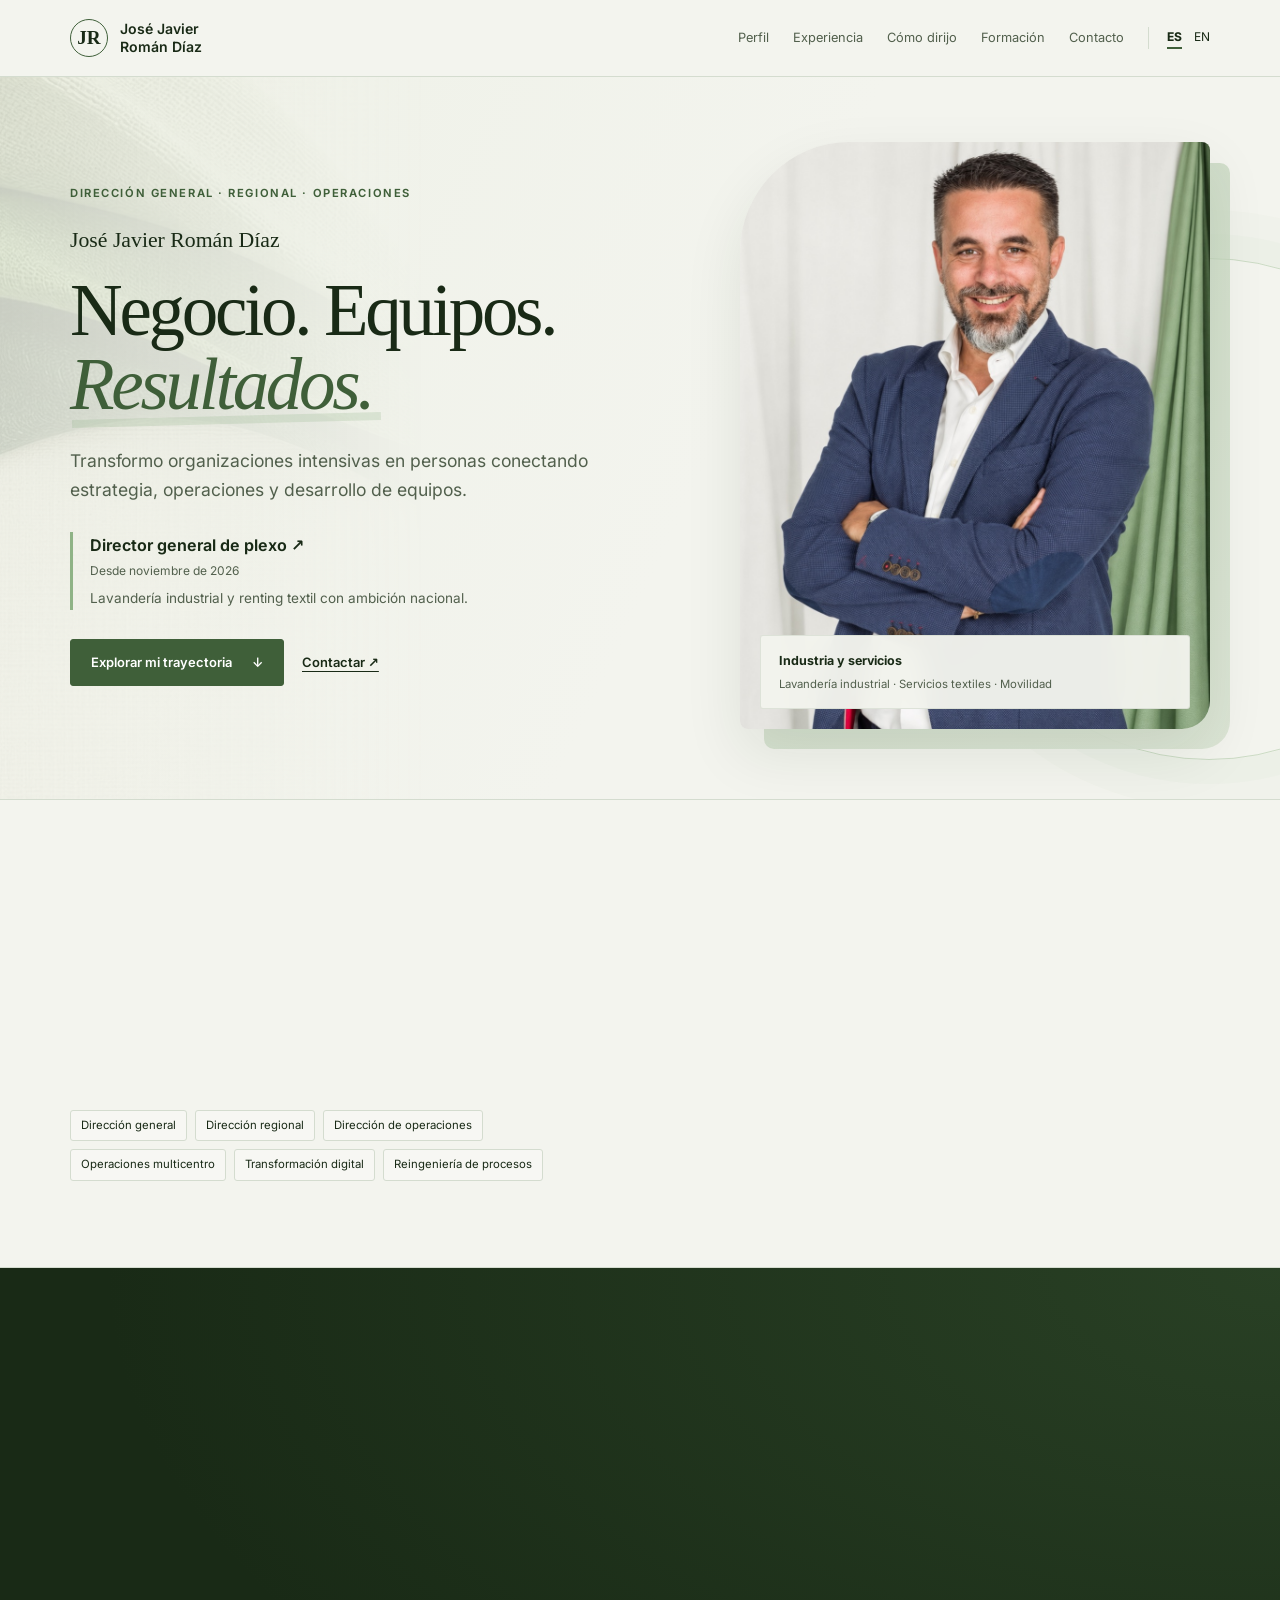
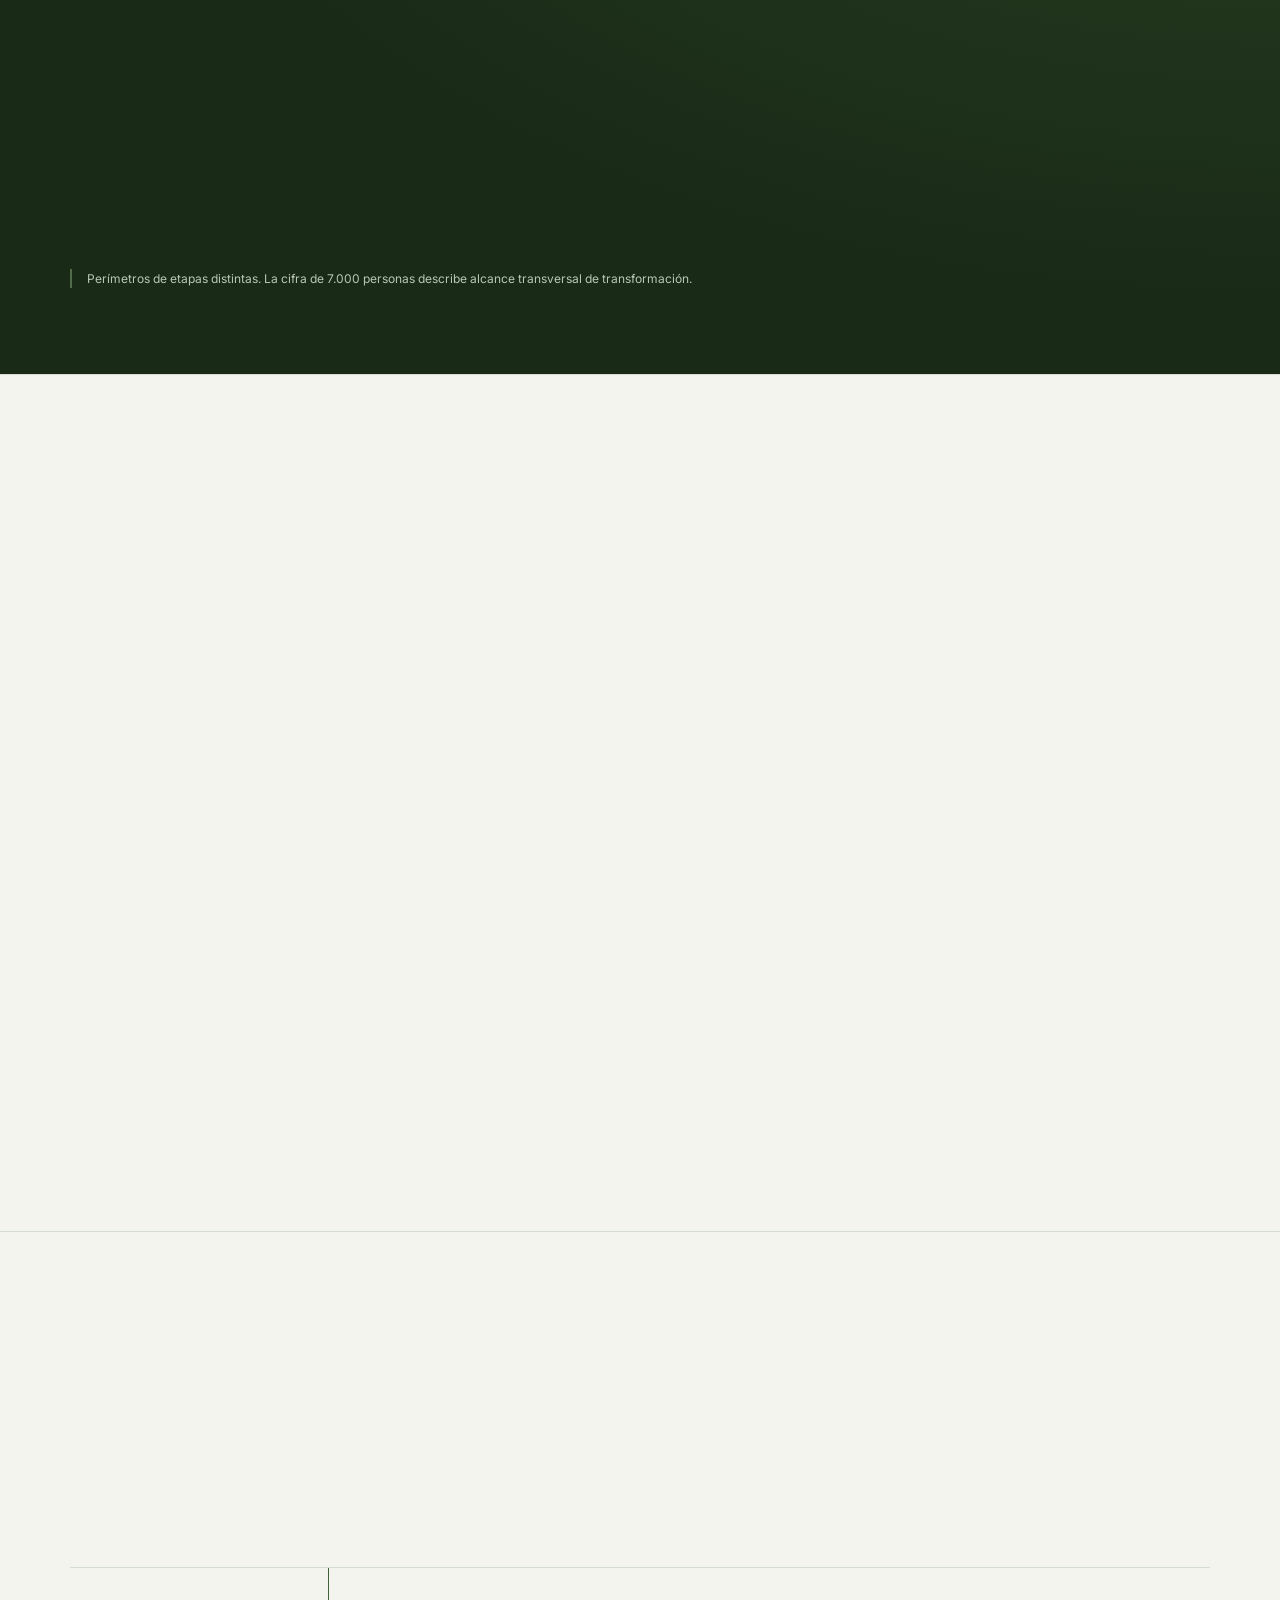
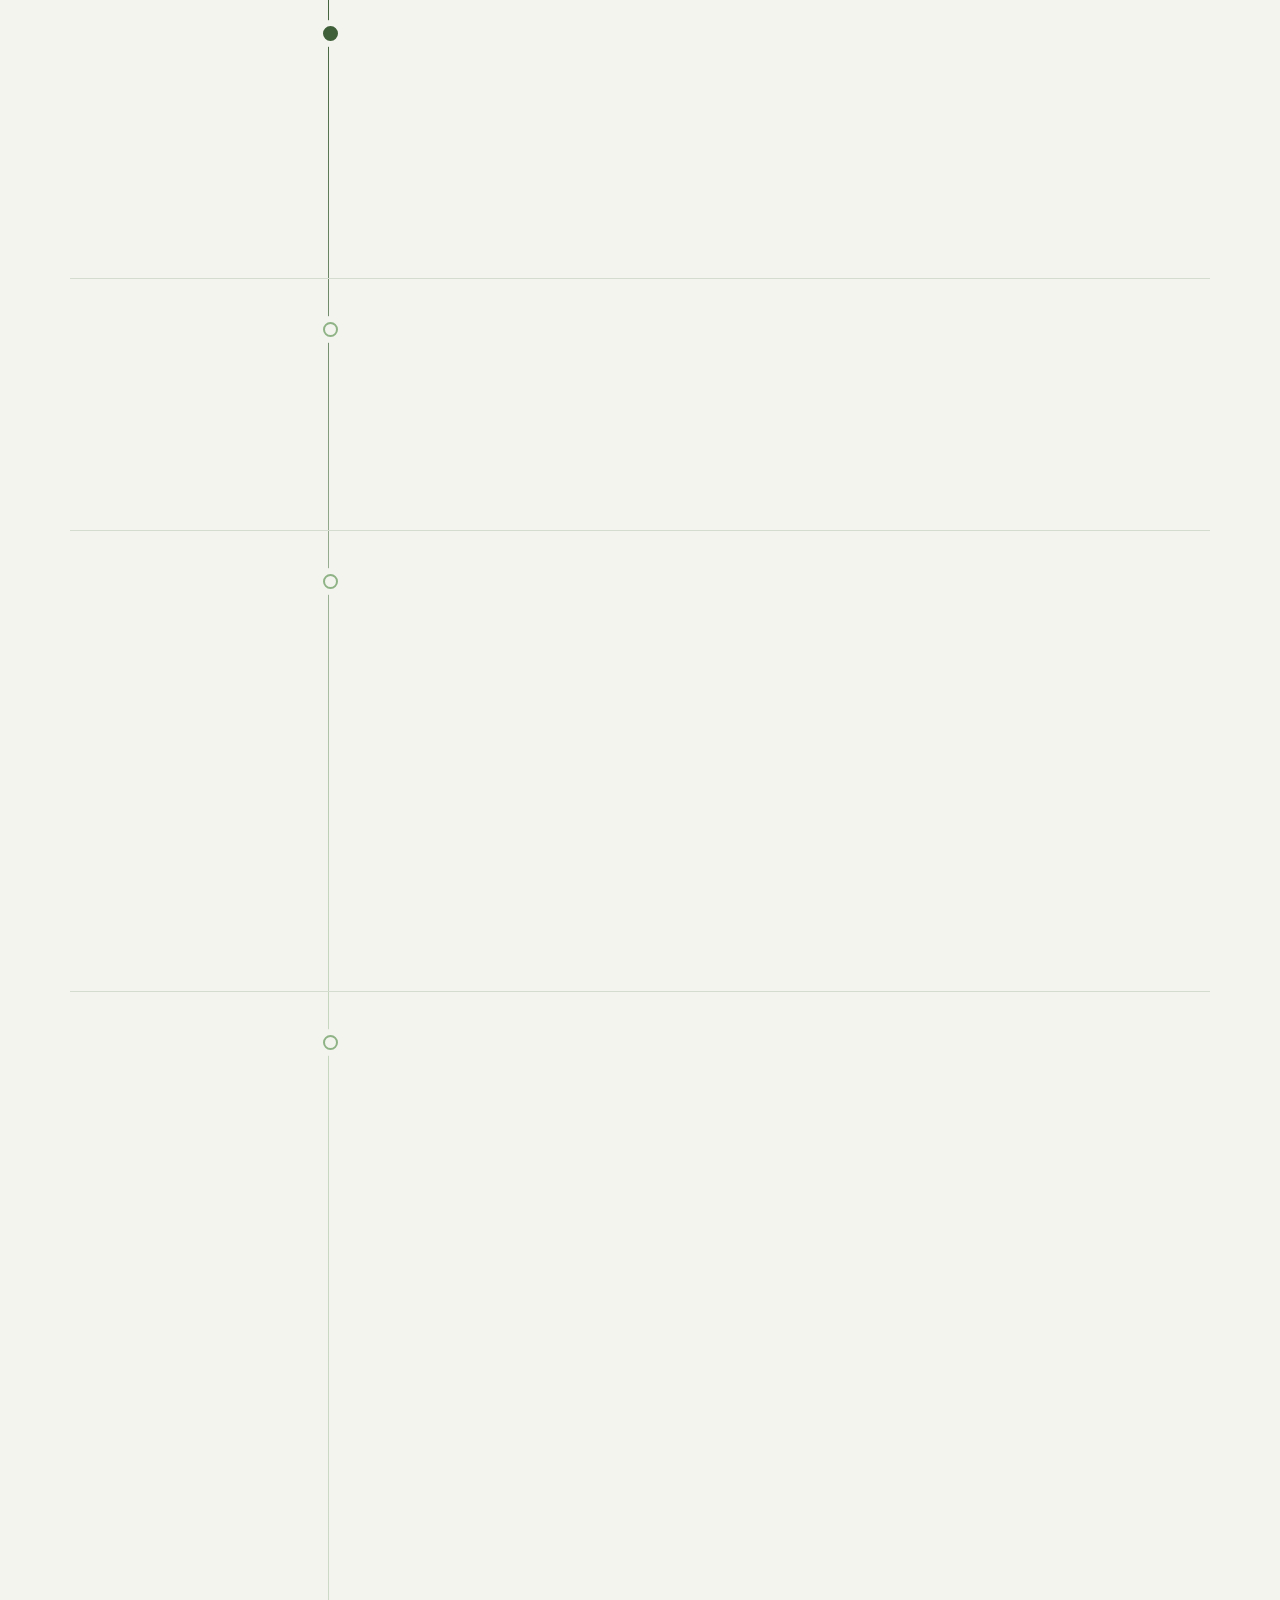
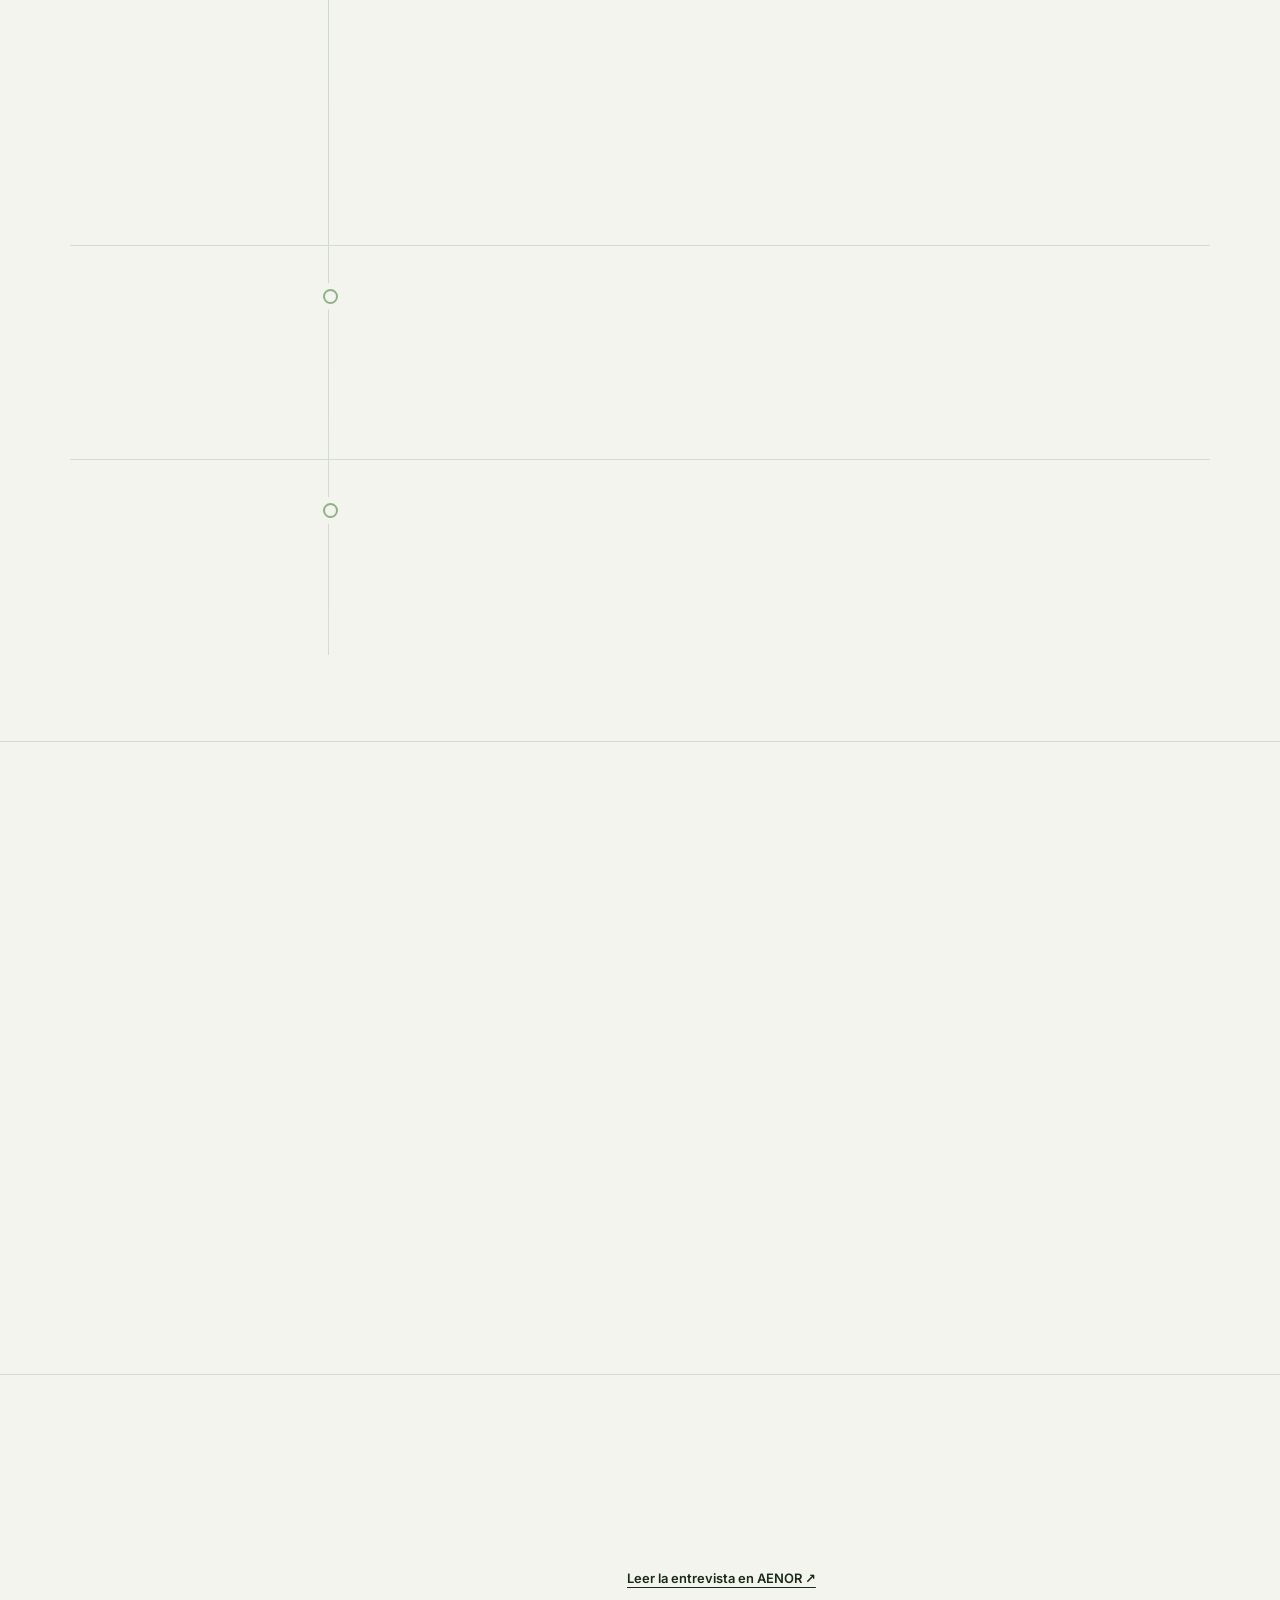
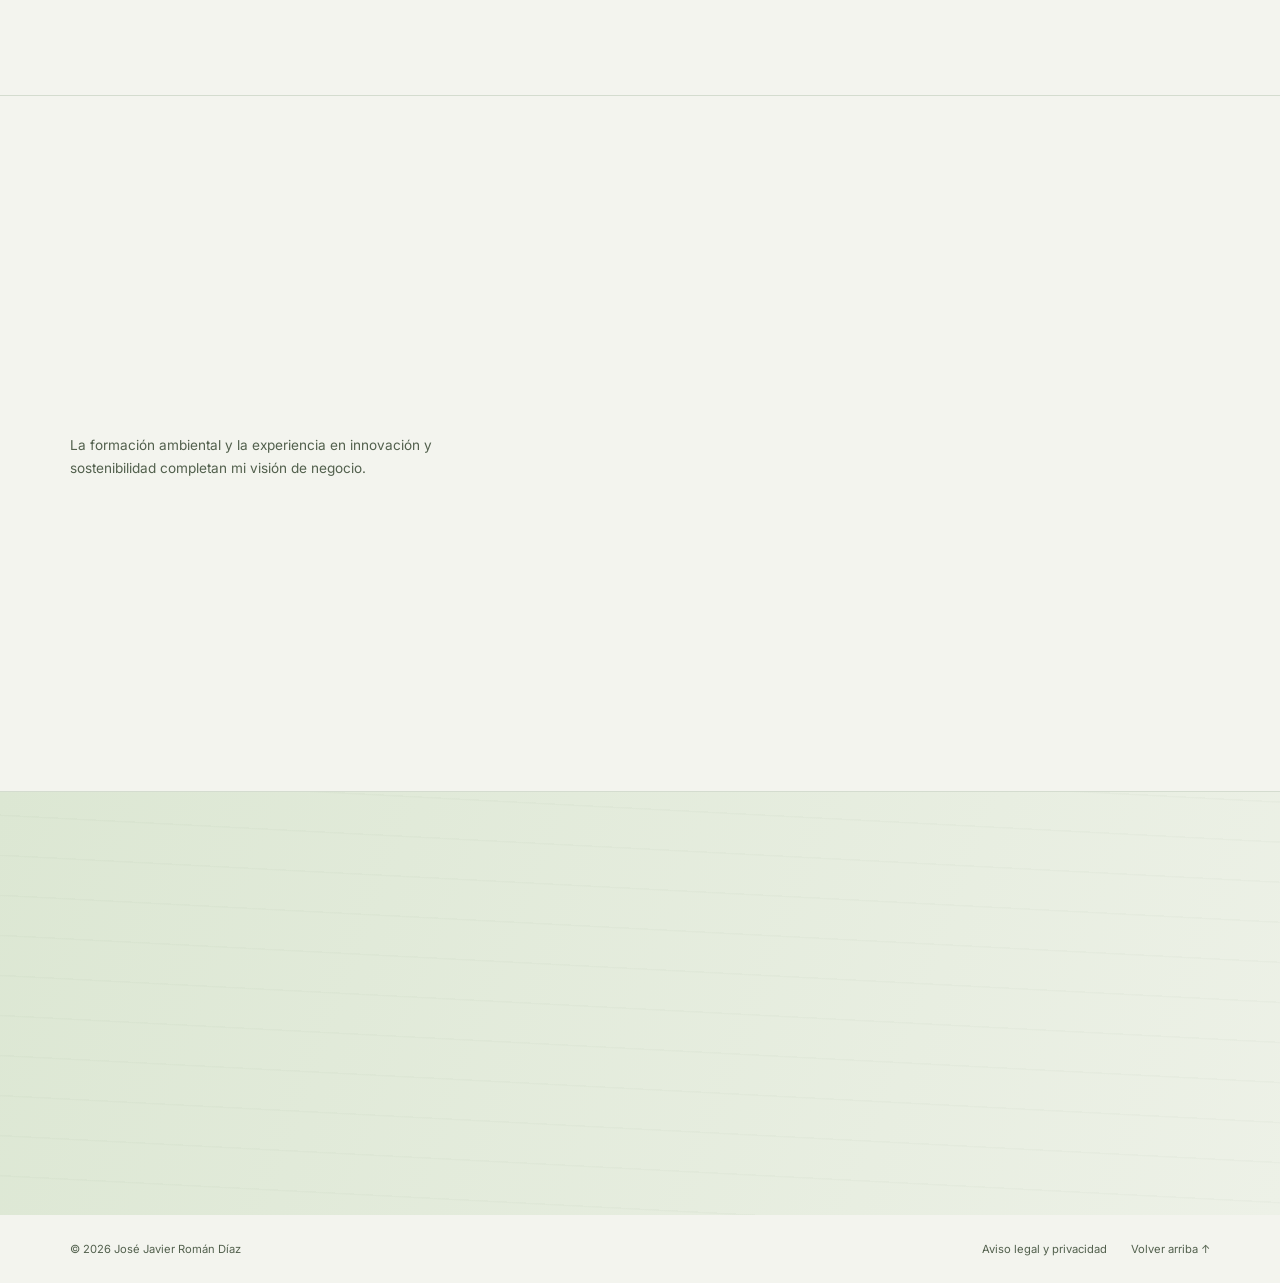
==== commit 6837c29e: "Recupera dinamismo visual, contadores animados y cronología profesional" ====
--- a/index.html
+++ b/index.html
@@ -5,13 +5,13 @@
 <link rel="canonical" href="https://www.josejavierroman.com/"><link rel="alternate" hreflang="es" href="https://www.josejavierroman.com/"><link rel="alternate" hreflang="en" href="https://www.josejavierroman.com/en/"><link rel="alternate" hreflang="x-default" href="https://www.josejavierroman.com/">
 <meta property="og:type" content="profile"><meta property="og:site_name" content="José Javier Román Díaz"><meta property="og:title" content="José Javier Román | Dirección general y operaciones"><meta property="og:description" content="Director general de plexo. Experiencia en dirección regional, operaciones multicentro, transformación de negocio y desarrollo de equipos."><meta property="og:locale" content="es_ES"><meta property="og:locale:alternate" content="en_GB"><meta property="og:url" content="https://www.josejavierroman.com/"><meta property="og:image" content="https://www.josejavierroman.com/img/jose-javier-roman-plexo.jpg"><meta property="og:image:width" content="1254"><meta property="og:image:height" content="1254"><meta property="og:image:alt" content="Retrato de José Javier Román Díaz, director general de plexo"><meta name="twitter:card" content="summary"><meta name="twitter:title" content="José Javier Román | Dirección general y operaciones"><meta name="twitter:description" content="Director general de plexo. Experiencia en dirección regional, operaciones multicentro, transformación de negocio y desarrollo de equipos."><meta name="twitter:image" content="https://www.josejavierroman.com/img/jose-javier-roman-plexo.jpg">
 <link rel="icon" href="/favicon.ico" sizes="any"><link rel="icon" href="/favicon-32.png" sizes="32x32" type="image/png"><link rel="apple-touch-icon" href="/apple-touch-icon.png"><link rel="manifest" href="/site.webmanifest"><meta name="theme-color" content="#3F5F39"><meta name="apple-mobile-web-app-title" content="JJ Román">
-<link rel="preload" href="/fonts/inter-latin.woff2" as="font" type="font/woff2" crossorigin><link rel="preload" href="/fonts/source-serif-4-latin.woff2" as="font" type="font/woff2" crossorigin><link rel="preload" href="/img/jose-javier-roman-plexo.jpg" as="image" fetchpriority="high"><link rel="stylesheet" href="/css/main.css?v=20261117"><script type="application/ld+json">{"@context": "https://schema.org", "@graph": [{"@type": "WebSite", "@id": "https://www.josejavierroman.com/#website", "url": "https://www.josejavierroman.com/", "name": "José Javier Román Díaz", "inLanguage": ["es", "en"], "publisher": {"@id": "https://www.josejavierroman.com/#person"}}, {"@type": "ProfilePage", "@id": "https://www.josejavierroman.com/#profilepage", "url": "https://www.josejavierroman.com/", "name": "José Javier Román | Dirección general y operaciones", "inLanguage": "es-ES", "isPartOf": {"@id": "https://www.josejavierroman.com/#website"}, "mainEntity": {"@id": "https://www.josejavierroman.com/#person"}, "dateModified": "2026-11-17T00:16:35+01:00"}, {"@type": "Person", "@id": "https://www.josejavierroman.com/#person", "name": "José Javier Román Díaz", "givenName": "José Javier", "familyName": "Román Díaz", "url": "https://www.josejavierroman.com/", "image": "https://www.josejavierroman.com/img/jose-javier-roman-plexo.jpg", "jobTitle": "Director general", "worksFor": {"@type": "Organization", "name": "plexo", "url": "https://grupoplexo.es/"}, "description": "Director general de plexo. Experiencia en dirección regional, operaciones multicentro, transformación de negocio y desarrollo de equipos.", "knowsAbout": ["Dirección general", "Dirección regional", "Dirección de operaciones", "Operaciones multicentro", "Transformación digital", "Reingeniería de procesos", "Desarrollo de negocio", "Desarrollo de equipos", "Mentorización de directivos"], "alumniOf": [{"@type": "EducationalOrganization", "name": "Esade"}, {"@type": "EducationalOrganization", "name": "ISDI"}, {"@type": "EducationalOrganization", "name": "Sisteplant"}, {"@type": "EducationalOrganization", "name": "Universidad de Sevilla"}, {"@type": "EducationalOrganization", "name": "Escuela de Organización Industrial"}, {"@type": "EducationalOrganization", "name": "Universidad Pablo de Olavide"}], "sameAs": ["https://www.linkedin.com/in/josejavierroman/"]}]}</script><script src="/js/main.js?v=20261117" defer></script>
-</head><body><a class="skip" href="#contenido">Ir al contenido</a><header><div class="wrap bar"><a class="brand" href="#inicio"><span class="monogram" aria-hidden="true">JR</span><span>José Javier<br>Román Díaz</span></a><div class="nav-area"><nav id="primary-nav" aria-label="Principal"><a href="#perfil">Perfil</a><a href="#trayectoria">Experiencia</a><a href="#metodo">Cómo dirijo</a><a href="#formacion">Formación</a><a href="#contacto">Contacto</a></nav><div class="languages" aria-label="Idioma"><a href="/" lang="es" hreflang="es" aria-current="page">ES</a><a href="/en/" lang="en" hreflang="en" >EN</a></div><button class="menu-toggle" aria-controls="primary-nav" aria-expanded="false">Menú <span aria-hidden="true">☰</span></button></div></div></header>
+<link rel="preload" href="/fonts/inter-latin.woff2" as="font" type="font/woff2" crossorigin><link rel="preload" href="/fonts/source-serif-4-latin.woff2" as="font" type="font/woff2" crossorigin><link rel="preload" href="/img/jose-javier-roman-plexo.jpg" as="image" fetchpriority="high"><link rel="stylesheet" href="/css/main.css?v=023f20b19b25"><script type="application/ld+json">{"@context": "https://schema.org", "@graph": [{"@type": "WebSite", "@id": "https://www.josejavierroman.com/#website", "url": "https://www.josejavierroman.com/", "name": "José Javier Román Díaz", "inLanguage": ["es", "en"], "publisher": {"@id": "https://www.josejavierroman.com/#person"}}, {"@type": "ProfilePage", "@id": "https://www.josejavierroman.com/#profilepage", "url": "https://www.josejavierroman.com/", "name": "José Javier Román | Dirección general y operaciones", "inLanguage": "es-ES", "isPartOf": {"@id": "https://www.josejavierroman.com/#website"}, "mainEntity": {"@id": "https://www.josejavierroman.com/#person"}, "dateModified": "2026-11-17T07:32:20+01:00"}, {"@type": "Person", "@id": "https://www.josejavierroman.com/#person", "name": "José Javier Román Díaz", "givenName": "José Javier", "familyName": "Román Díaz", "url": "https://www.josejavierroman.com/", "image": "https://www.josejavierroman.com/img/jose-javier-roman-plexo.jpg", "jobTitle": "Director general", "worksFor": {"@type": "Organization", "name": "plexo", "url": "https://grupoplexo.es/"}, "description": "Director general de plexo. Experiencia en dirección regional, operaciones multicentro, transformación de negocio y desarrollo de equipos.", "knowsAbout": ["Dirección general", "Dirección regional", "Dirección de operaciones", "Operaciones multicentro", "Transformación digital", "Reingeniería de procesos", "Desarrollo de negocio", "Desarrollo de equipos", "Mentorización de directivos"], "alumniOf": [{"@type": "EducationalOrganization", "name": "Esade"}, {"@type": "EducationalOrganization", "name": "ISDI"}, {"@type": "EducationalOrganization", "name": "Sisteplant"}, {"@type": "EducationalOrganization", "name": "Universidad de Sevilla"}, {"@type": "EducationalOrganization", "name": "Escuela de Organización Industrial"}, {"@type": "EducationalOrganization", "name": "Universidad Pablo de Olavide"}], "sameAs": ["https://www.linkedin.com/in/josejavierroman/"]}]}</script><script src="/js/main.js?v=023f20b19b25" defer></script>
+</head><body><a class="skip" href="#contenido">Ir al contenido</a><header><div class="reading-progress" aria-hidden="true"><span></span></div><div class="wrap bar"><a class="brand" href="#inicio"><span class="monogram" aria-hidden="true">JR</span><span>José Javier<br>Román Díaz</span></a><div class="nav-area"><nav id="primary-nav" aria-label="Principal"><a href="#perfil">Perfil</a><a href="#trayectoria">Experiencia</a><a href="#metodo">Cómo dirijo</a><a href="#formacion">Formación</a><a href="#contacto">Contacto</a></nav><div class="languages" aria-label="Idioma"><a href="/" lang="es" hreflang="es" aria-current="page">ES</a><a href="/en/" lang="en" hreflang="en" >EN</a></div><button class="menu-toggle" aria-controls="primary-nav" aria-expanded="false">Menú <span aria-hidden="true">☰</span></button></div></div></header>
 <main id="contenido"><section class="hero" id="inicio"><div class="wrap hero-grid"><div><span class="eyebrow">Dirección general · Regional · Operaciones</span><h1>José Javier Román Díaz</h1><p class="hero-claim">Negocio. Equipos.<br><em>Resultados.</em></p><p class="lead">Transformo organizaciones intensivas en personas conectando estrategia, operaciones y desarrollo de equipos.</p><div class="now"><a href="https://grupoplexo.es/">Director general de plexo ↗</a><small>Desde noviembre de 2026</small><p>Lavandería industrial y renting textil con ambición nacional.</p></div><div class="actions"><a class="btn" href="#trayectoria">Explorar mi trayectoria <span aria-hidden="true">↓</span></a><a class="text-link" href="#contacto">Contactar ↗</a></div></div><figure class="portrait"><img src="/img/jose-javier-roman-plexo.jpg" width="1254" height="1254" alt="Retrato de José Javier Román Díaz, director general de plexo" fetchpriority="high"><figcaption><strong>Industria y servicios</strong>Lavandería industrial · Servicios textiles · Movilidad</figcaption></figure></div></section>
 <section class="section" id="perfil"><div class="wrap profile-grid"><div><span class="eyebrow">Perfil</span><h2>Una trayectoria, tres perspectivas.</h2><p class="intro">Dirección de negocio, operaciones multicentro y transformación. La experiencia de conectar las tres.</p><div class="tags"><span class="tag">Dirección general</span><span class="tag">Dirección regional</span><span class="tag">Dirección de operaciones</span><span class="tag">Operaciones multicentro</span><span class="tag">Transformación digital</span><span class="tag">Reingeniería de procesos</span></div></div><div class="profile-text"><p>He desarrollado mi carrera en organizaciones intensivas en personas, con operaciones multicentro y en entornos cambiantes y altamente regulados.</p><p>Combino dirección general y regional con dirección de operaciones y responsabilidades ejecutivas de transformación. Esa perspectiva conecta las prioridades del negocio con los procesos, el servicio al cliente y las capacidades de los equipos.</p><p>He impulsado la digitalización, la reingeniería de procesos, la reorganización y profesionalización de equipos y el desarrollo de nuevas líneas de negocio. Formar y mentorizar a directivos y futuros directivos es parte de mi manera de dirigir.</p></div></div></section>
-<section class="section scale" id="cifras"><div class="wrap"><span class="eyebrow">Dimensión de mis responsabilidades</span><h2>Experiencia en organizaciones complejas.</h2><div class="scale-grid"><article class="scale-item"><p class="company">ILUNION · Dirección territorial</p><b>≈1.200</b><span>personas</span><p>40 M€ de facturación</p></article><article class="scale-item"><p class="company">Vecttor · Grupo Cabify · Dirección regional</p><b>≈700</b><span>personas</span><p>35 M€ de facturación</p></article><article class="scale-item"><p class="company">ILUNION · Transformación ejecutiva</p><b>≈7.000</b><span>personas en la organización</span><p>Alcance transversal, entre áreas y centros</p></article></div><p class="scale-note">Perímetros de etapas distintas. La cifra de 7.000 personas describe alcance transversal de transformación.</p></div></section>
+<section class="section scale" id="cifras"><div class="wrap"><span class="eyebrow">Dimensión de mis responsabilidades</span><h2>Experiencia en organizaciones complejas.</h2><div class="scale-grid"><article class="scale-item"><p class="company">ILUNION · Dirección territorial</p><b><span class="counter" data-counter="1200" data-prefix="≈"><span class="counter-value" aria-hidden="true">≈1.200</span><span class="sr-only">≈1.200</span></span></b><span>personas</span><p class="scale-detail"><span class="counter" data-counter="40" data-prefix=""><span class="counter-value" aria-hidden="true">40</span><span class="sr-only">40</span></span> M€ de facturación</p></article><article class="scale-item"><p class="company">Vecttor · Grupo Cabify · Dirección regional</p><b><span class="counter" data-counter="700" data-prefix="≈"><span class="counter-value" aria-hidden="true">≈700</span><span class="sr-only">≈700</span></span></b><span>personas</span><p class="scale-detail"><span class="counter" data-counter="35" data-prefix=""><span class="counter-value" aria-hidden="true">35</span><span class="sr-only">35</span></span> M€ de facturación</p></article><article class="scale-item"><p class="company">ILUNION · Transformación ejecutiva</p><b><span class="counter" data-counter="7000" data-prefix="≈"><span class="counter-value" aria-hidden="true">≈7.000</span><span class="sr-only">≈7.000</span></span></b><span>personas en la organización</span><p class="scale-detail">Alcance transversal, entre áreas y centros</p></article></div><p class="scale-note">Perímetros de etapas distintas. La cifra de 7.000 personas describe alcance transversal de transformación.</p></div></section>
 <section class="section" id="especialidades"><div class="wrap"><span class="eyebrow">Dónde aporto valor</span><h2>De la estrategia a la ejecución.</h2><div class="areas"><article class="area"><span class="number">01</span><h3>Negocio y operaciones</h3><p>Alinear prioridades, recursos, servicio al cliente y seguimiento de la actividad en redes multicentro.</p></article><article class="area"><span class="number">02</span><h3>Transformación del negocio</h3><p>Digitalización y rediseño de procesos para trasladar las decisiones estratégicas a la gestión diaria.</p></article><article class="area"><span class="number">03</span><h3>Equipos y desarrollo directivo</h3><p>Profesionalizar la organización y desarrollar responsables con criterio, autonomía y objetivos compartidos.</p></article></div><article class="case"><div><span class="eyebrow">Un ejemplo · ITURRI · 2024–2025</span><h3>Una función nueva para un modelo de operación híbrido.</h3><div class="tags"><span class="tag">Diseño organizativo</span><span class="tag">Modelo operativo</span><span class="tag">Red de colaboradores</span><span class="tag">Desarrollo de negocio</span></div></div><div><p>Creé la función de responsable de lavanderías con el propósito de trabajar en el plan estratégico del renting de uniformidad.</p><p>El modelo combinaba plantas propias y colaboradores. Mi aportación incluyó la revisión de esa red y su ampliación con nuevas plantas de apoyo al negocio. Desde enero de 2025 asumí, en paralelo, el desarrollo de negocio sanitario.</p></div></article></div></section>
-<section class="section" id="trayectoria"><div class="wrap"><span class="eyebrow">Trayectoria</span><h2>Dirección desde distintas perspectivas.</h2><p class="intro">Una trayectoria en industria y servicios, con responsabilidades de negocio, operaciones y transformación.</p><div class="timeline"><div class="company-block"><div><p class="company-heading">plexo</p></div><div><article class="role"><time>noviembre de 2026–actualidad</time><h3>Director general</h3><p>Dirección general de plexo, proyecto de lavandería industrial y renting textil con ambición nacional.</p><p>Definición de prioridades de negocio, desarrollo del equipo de gestión y coordinación de las operaciones de la red. Impulso de objetivos compartidos, responsabilidades claras, colaboración entre plantas y orientación al cliente.</p></article></div></div><div class="company-block"><div><p class="company-heading">Vecttor · Grupo Cabify</p></div><div><article class="role"><time>mayo de 2025–octubre de 2026</time><h3>Director regional (Regional Manager) · Sur y Valencia</h3><p>Dirección regional de Vecttor (Grupo Cabify) en Andalucía y Valencia: alrededor de 700 personas y 35 M€ de facturación.</p><p>Gestión de operaciones multicentro en un entorno regulado y cambiante, alineando equipos, servicio al cliente y prioridades de negocio.</p></article></div></div><div class="company-block"><div><p class="company-heading">ITURRI</p><p class="company-note">Responsabilidades simultáneas</p></div><div><article class="role"><time>enero–mayo de 2025</time><h3>Business Development Manager · Healthcare</h3><p>Desarrollo de negocio en el segmento sanitario: necesidades de clientes, preparación de propuestas y seguimiento de oportunidades con los equipos de ITURRI.</p><p>Responsabilidad paralela a la función de responsable de lavanderías.</p></article><article class="role"><time>enero de 2024–mayo de 2025</time><h3>Responsable de Lavanderías</h3><p>Creación de la función de responsable de lavanderías, orientada al plan estratégico del renting de uniformidad con un modelo híbrido de plantas propias y colaboradores.</p><p>Revisión y ampliación de la red de plantas de apoyo al negocio. Desde enero de 2025, responsabilidad simultánea en desarrollo de negocio sanitario.</p></article></div></div><div class="company-block"><div><p class="company-heading">ILUNION</p><p class="company-note">CLINTEX e ILUNION pertenecían al mismo grupo; sus cargos se desempeñaron simultáneamente.</p></div><div><article class="role"><time>febrero de 2021–mayo de 2023</time><h3>Director Territorial · ILUNION Lavanderías</h3><p>Dirección territorial de lavandería industrial: unas 1.200 personas y 40 M€ de facturación.</p><p>Gestión de operaciones multicentro, equipos y servicio, alineada con las prioridades del negocio.</p></article><article class="role"><time>febrero de 2021–mayo de 2023</time><h3>Director de Innovación y Sostenibilidad</h3><p>Dirección de iniciativas de innovación y sostenibilidad en lavandería industrial, desde las prioridades del negocio hasta su implantación.</p><p>Responsabilidad paralela a la dirección territorial.</p></article><article class="role"><time>marzo de 2018–febrero de 2021</time><h3>Director Ejecutivo de Transformación, Innovación y Excelencia</h3><p>Dirección de transformación, innovación y excelencia operativa, con alcance transversal sobre una organización de aproximadamente 7.000 personas.</p><p>Coordinación entre áreas y centros para trasladar las prioridades de transformación a los procesos y la gestión.</p></article><article class="role"><time>octubre de 2008–marzo de 2018</time><h3>Director de Operaciones · ILUNION Lavanderías</h3><p>Dirección de operaciones de lavandería industrial, coordinando la actividad de los centros, la calidad del servicio y las prioridades del negocio.</p><p>Responsabilidad simultánea con la gerencia general de CLINTEX, dentro del mismo grupo.</p></article></div></div><div class="company-block"><div><p class="company-heading">CLINTEX</p><p class="company-note">CLINTEX e ILUNION pertenecían al mismo grupo; sus cargos se desempeñaron simultáneamente.</p></div><div><article class="role"><time>octubre de 2008–septiembre de 2018</time><h3>Gerente general</h3><p>Gerencia general de CLINTEX y gestión de sus prioridades de negocio. Cargo simultáneo con responsabilidades en ILUNION, bajo una matriz común.</p></article></div></div><div class="company-block"><div><p class="company-heading">Novotec Consultores</p></div><div><article class="role"><time>marzo de 2006–septiembre de 2008</time><h3>Consultoría y auditoría</h3><p>Consultoría y auditoría: análisis de información, revisión de evidencias y preparación de recomendaciones para los proyectos asignados.</p></article></div></div></div></div></section>
+<section class="section" id="trayectoria"><div class="wrap"><span class="eyebrow">Trayectoria</span><h2>Dirección desde distintas perspectivas.</h2><p class="intro">Una trayectoria en industria y servicios, con responsabilidades de negocio, operaciones y transformación.</p><div class="timeline"><div class="company-block is-current"><div><p class="company-heading">plexo</p><p class="company-period">2026–actualidad</p></div><div><article class="role"><time>noviembre de 2026–actualidad</time><h3>Director general</h3><p>Dirección general de plexo, proyecto de lavandería industrial y renting textil con ambición nacional.</p><p>Definición de prioridades de negocio, desarrollo del equipo de gestión y coordinación de las operaciones de la red. Impulso de objetivos compartidos, responsabilidades claras, colaboración entre plantas y orientación al cliente.</p></article></div></div><div class="company-block"><div><p class="company-heading">Vecttor · Grupo Cabify</p><p class="company-period">2025–2026</p></div><div><article class="role"><time>mayo de 2025–octubre de 2026</time><h3>Director regional (Regional Manager) · Sur y Valencia</h3><p>Dirección regional de Vecttor (Grupo Cabify) en Andalucía y Valencia: alrededor de 700 personas y 35 M€ de facturación.</p><p>Gestión de operaciones multicentro en un entorno regulado y cambiante, alineando equipos, servicio al cliente y prioridades de negocio.</p></article></div></div><div class="company-block"><div><p class="company-heading">ITURRI</p><p class="company-period">2024–2025</p><p class="company-note">Responsabilidades simultáneas</p></div><div><article class="role"><time>enero–mayo de 2025</time><h3>Business Development Manager · Healthcare</h3><p>Desarrollo de negocio en el segmento sanitario: necesidades de clientes, preparación de propuestas y seguimiento de oportunidades con los equipos de ITURRI.</p><p>Responsabilidad paralela a la función de responsable de lavanderías.</p></article><article class="role"><time>enero de 2024–mayo de 2025</time><h3>Responsable de Lavanderías</h3><p>Creación de la función de responsable de lavanderías, orientada al plan estratégico del renting de uniformidad con un modelo híbrido de plantas propias y colaboradores.</p><p>Revisión y ampliación de la red de plantas de apoyo al negocio. Desde enero de 2025, responsabilidad simultánea en desarrollo de negocio sanitario.</p></article></div></div><div class="company-block"><div><p class="company-heading">ILUNION</p><p class="company-period">2008–2023</p><p class="company-note">CLINTEX e ILUNION pertenecían al mismo grupo; sus cargos se desempeñaron simultáneamente.</p></div><div><article class="role"><time>febrero de 2021–mayo de 2023</time><h3>Director Territorial · ILUNION Lavanderías</h3><p>Dirección territorial de lavandería industrial: unas 1.200 personas y 40 M€ de facturación.</p><p>Gestión de operaciones multicentro, equipos y servicio, alineada con las prioridades del negocio.</p></article><article class="role"><time>febrero de 2021–mayo de 2023</time><h3>Director de Innovación y Sostenibilidad</h3><p>Dirección de iniciativas de innovación y sostenibilidad en lavandería industrial, desde las prioridades del negocio hasta su implantación.</p><p>Responsabilidad paralela a la dirección territorial.</p></article><article class="role"><time>marzo de 2018–febrero de 2021</time><h3>Director Ejecutivo de Transformación, Innovación y Excelencia</h3><p>Dirección de transformación, innovación y excelencia operativa, con alcance transversal sobre una organización de aproximadamente 7.000 personas.</p><p>Coordinación entre áreas y centros para trasladar las prioridades de transformación a los procesos y la gestión.</p></article><article class="role"><time>octubre de 2008–marzo de 2018</time><h3>Director de Operaciones · ILUNION Lavanderías</h3><p>Dirección de operaciones de lavandería industrial, coordinando la actividad de los centros, la calidad del servicio y las prioridades del negocio.</p><p>Responsabilidad simultánea con la gerencia general de CLINTEX, dentro del mismo grupo.</p></article></div></div><div class="company-block"><div><p class="company-heading">CLINTEX</p><p class="company-period">2008–2018</p><p class="company-note">CLINTEX e ILUNION pertenecían al mismo grupo; sus cargos se desempeñaron simultáneamente.</p></div><div><article class="role"><time>octubre de 2008–septiembre de 2018</time><h3>Gerente general</h3><p>Gerencia general de CLINTEX y gestión de sus prioridades de negocio. Cargo simultáneo con responsabilidades en ILUNION, bajo una matriz común.</p></article></div></div><div class="company-block"><div><p class="company-heading">Novotec Consultores</p><p class="company-period">2006–2008</p></div><div><article class="role"><time>marzo de 2006–septiembre de 2008</time><h3>Consultoría y auditoría</h3><p>Consultoría y auditoría: análisis de información, revisión de evidencias y preparación de recomendaciones para los proyectos asignados.</p></article></div></div></div></div></section>
 <section class="section" id="metodo"><div class="wrap approach-grid"><div><span class="eyebrow">Cómo dirijo</span><h2>Claridad para decidir.<br>Equipos para avanzar.</h2><p class="quote">Prioridades claras, autonomía con responsabilidad y seguimiento de la ejecución.</p></div><ol class="steps"><li><span class="number">01</span><div><h3>Entender el negocio</h3><p>Leer la operación, escuchar al cliente y al equipo y concretar las prioridades.</p></div></li><li><span class="number">02</span><div><h3>Acordar responsabilidades</h3><p>Traducir la estrategia a objetivos compartidos y dar a cada responsable capacidad para decidir.</p></div></li><li><span class="number">03</span><div><h3>Desarrollar a los directivos</h3><p>Formar y mentorizar a quienes lideran la actividad y acompañar los cambios en el equipo.</p></div></li><li><span class="number">04</span><div><h3>Seguir la ejecución</h3><p>Revisar la actividad, los procesos y los indicadores para ajustar las decisiones.</p></div></li></ol></div></section>
 <section class="section" id="publicaciones"><div class="wrap profile-grid"><div><span class="eyebrow">Entrevistas y publicaciones · AENOR · 2020</span><h2>Gestión y equipos en un entorno de crisis.</h2></div><div class="profile-text"><p>En octubre de 2020, AENOR me entrevistó durante mi etapa ejecutiva en ILUNION Lavanderías. La conversación aborda los sistemas de gestión, la coordinación de equipos y la continuidad del servicio durante la pandemia.</p><div class="actions"><a class="text-link" href="https://revista.aenor.com/362/nuestro-sistema-de-gestion-integrado-y-maduro-nos-ha-ayudado.html">Leer la entrevista en AENOR ↗</a></div></div></div></section><section class="section" id="formacion"><div class="wrap education-grid"><div><span class="eyebrow">Formación</span><h2>Negocio, transformación y mejora continua.</h2><p class="intro">Una base que combina estrategia empresarial, gestión, transformación digital y conocimiento del entorno industrial.</p><p class="small-note">La formación ambiental y la experiencia en innovación y sostenibilidad completan mi visión de negocio.</p></div><ul class="education-list"><li><time>2021–2022</time><div><h3>Esade</h3><p>Dirección estratégica</p></div></li><li><time>2019</time><div><h3>ISDI</h3><p>Digital Business Executive · Transformación digital</p></div></li><li><time>2018</time><div><h3>Sisteplant</h3><p>Black Belt Lean Six Sigma · Organización industrial</p></div></li><li><time>2010–2011</time><div><h3>Universidad de Sevilla</h3><p>Master of Business Administration (MBA)</p></div></li><li><time>2004–2005</time><div><h3>Escuela de Organización Industrial</h3><p>Máster en Ingeniería y Gestión Medioambiental</p></div></li><li><time>1999–2004</time><div><h3>Universidad Pablo de Olavide</h3><p>Licenciatura en Ciencias Ambientales</p></div></li></ul></div></section>
 <section class="section contact-section" id="contacto"><div class="wrap"><span class="eyebrow">Contacto</span><h2>Conversemos sobre negocio,<br>transformación y liderazgo.</h2><p class="intro">Puedes contactar conmigo por correo o a través de LinkedIn.</p><div class="contact-links"><a class="email" href="mailto:jjroman@josejavierroman.com">jjroman@josejavierroman.com</a><a class="btn" href="https://www.linkedin.com/in/josejavierroman/">LinkedIn <span aria-hidden="true">↗</span></a></div></div></section></main>
--- a/css/main.css
+++ b/css/main.css
@@ -1,3 +1,23 @@
 @font-face{font-family:Inter;font-style:normal;font-weight:100 900;font-display:swap;src:url(/fonts/inter-latin.woff2) format("woff2")}@font-face{font-family:Serif;font-style:normal;font-weight:200 900;font-display:swap;src:url(/fonts/source-serif-4-latin.woff2) format("woff2")}
 :root{--paper:#F3F4EE;--ink:#192A16;--green:#3F5F39;--sage:#8FB386;--muted:#52604D;--line:#D4DCCF;--white:#fff;--serif:Serif,Georgia,serif}*{box-sizing:border-box}html{scroll-behavior:smooth;scroll-padding-top:95px}body{margin:0;color:var(--ink);background:var(--paper);font-family:Inter,system-ui,sans-serif;font-size:16px;line-height:1.65}h1,h2,h3,p{margin:0}a{color:inherit;text-underline-offset:4px}a:hover{color:var(--green)}a:focus-visible,button:focus-visible{outline:3px solid var(--sage);outline-offset:5px}button{font:inherit}img{max-width:100%;display:block}.wrap{width:min(1140px,calc(100% - 64px));margin-inline:auto}.skip{position:fixed;left:24px;top:-70px;z-index:100;background:var(--ink);color:#fff;padding:12px 20px}.skip:focus{top:12px}.eyebrow{display:block;font-size:.7rem;line-height:1.6;font-weight:650;letter-spacing:.14em;text-transform:uppercase;color:var(--green)}header{position:sticky;top:0;z-index:20;background:rgba(243,244,238,.96);border-bottom:1px solid var(--line)}.bar{min-height:76px;display:flex;align-items:center;justify-content:space-between;gap:24px}.brand{display:flex;align-items:center;gap:12px;text-decoration:none;font-weight:600;font-size:.88rem;line-height:1.3}.monogram{display:grid;place-items:center;width:38px;height:38px;border:1px solid var(--green);font-family:var(--serif);font-size:1.2rem}.nav-area,nav{display:flex;align-items:center;gap:24px}nav a{font-size:.8rem;text-decoration:none;color:var(--muted)}.languages{display:flex;border-left:1px solid var(--line);padding-left:18px;gap:12px;font-size:.75rem}.languages a{text-decoration:none}.languages [aria-current]{font-weight:750;border-bottom:2px solid var(--green)}.menu-toggle{display:none}.hero{padding:65px 0 70px}.hero-grid{display:grid;grid-template-columns:1.12fr .88fr;align-items:center;gap:78px}.hero h1{font-family:var(--serif);font-size:clamp(1.15rem,1.7vw,1.4rem);font-weight:500;margin-top:20px}.hero-claim{font-family:var(--serif);font-weight:500;font-size:clamp(3rem,5.5vw,4.8rem);line-height:1.02;letter-spacing:-.045em;margin:15px 0 24px}.hero-claim em{font-weight:450;color:var(--green)}.lead{font-size:1.09rem;color:var(--muted);max-width:48ch}.now{margin-top:28px;padding-left:17px;border-left:3px solid var(--sage)}.now a{font-size:1rem;font-weight:650;text-decoration:none}.now small{display:block;font-size:.75rem;margin-top:2px;color:var(--muted)}.now p{font-size:.85rem;color:var(--muted);margin-top:7px;max-width:44ch}.actions{display:flex;flex-wrap:wrap;align-items:center;gap:18px;margin-top:29px}.btn{display:inline-flex;align-items:center;gap:20px;background:var(--green);color:white;text-decoration:none;padding:12px 20px;font-size:.81rem;font-weight:600;border:1px solid var(--green);transition:background .2s}.btn:hover{background:var(--ink);color:white}.text-link{font-size:.81rem;font-weight:600}.portrait{margin:0;position:relative}.portrait:before{content:"";position:absolute;inset:24px -21px -21px 24px;background:#E0E7D9;z-index:-1}.portrait img{width:100%;height:auto;aspect-ratio:4/5;object-fit:cover;object-position:50% 45%;border-radius:2px}.portrait figcaption{position:absolute;bottom:20px;left:20px;right:20px;background:rgba(243,244,238,.96);padding:15px 18px;font-size:.71rem;color:var(--muted)}.portrait figcaption strong{display:block;color:var(--ink);font-size:.78rem;margin-bottom:3px}.section{padding:86px 0;border-top:1px solid var(--line)}h2{font-family:var(--serif);font-size:clamp(2rem,3.4vw,3.05rem);line-height:1.12;letter-spacing:-.025em;font-weight:450;margin:12px 0 20px;max-width:25ch}.intro{color:var(--muted);max-width:65ch}.profile-grid{display:grid;grid-template-columns:.9fr 1.1fr;gap:80px}.profile-text p{color:var(--muted);font-size:.98rem}.profile-text p+p{margin-top:17px}.tags{display:flex;flex-wrap:wrap;gap:8px;margin-top:23px}.tag{font-size:.71rem;line-height:1.4;border:1px solid var(--line);padding:7px 10px}.scale{background:var(--ink);color:var(--paper)}.scale .eyebrow{color:#B8D0AE}.scale h2{max-width:28ch}.scale-grid{display:grid;grid-template-columns:repeat(3,1fr);gap:32px;margin-top:40px}.scale-item{padding:24px 0 10px;border-top:1px solid #65785B}.scale-item .company{font-size:.72rem;color:#C4D2BC;min-height:43px}.scale-item b{display:block;font-family:var(--serif);font-weight:500;letter-spacing:-.04em;font-size:3.5rem;line-height:1.1;margin:16px 0 3px}.scale-item span{display:block;font-size:.9rem}.scale-item p{font-size:.82rem;margin-top:12px;color:#D2DFCC}.scale-note{font-size:.75rem;color:#B9C8B3;margin-top:30px;max-width:82ch}.areas{display:grid;grid-template-columns:repeat(3,1fr);gap:35px;margin-top:43px}.area{border-top:1px solid var(--green);padding-top:20px}.number{font-family:var(--serif);font-size:1.1rem;color:var(--green)}h3{font-family:var(--serif);font-size:1.4rem;line-height:1.25;font-weight:550;margin:14px 0 12px}.area p{font-size:.91rem;color:var(--muted)}.case{display:grid;grid-template-columns:1fr 1fr;gap:65px;background:#E5EBDD;padding:40px;margin-top:48px}.case h3{font-size:1.9rem;font-weight:450;margin:13px 0 0}.case p{font-size:.94rem;color:var(--muted)}.case p+p{margin-top:14px}.case .tag{border-color:#BCCAB4}.timeline{margin-top:48px}.company-block{display:grid;grid-template-columns:235px 1fr;gap:46px;padding:36px 0;border-top:1px solid var(--line)}.company-heading{font-size:.85rem;font-weight:650}.company-note{font-size:.74rem;color:var(--muted);margin-top:10px;max-width:26ch}.role+.role{margin-top:26px;padding-top:26px;border-top:1px solid var(--line)}.role time{font-size:.72rem;color:var(--green);text-transform:uppercase;letter-spacing:.025em}.role h3{font-size:1.25rem;font-family:Inter,system-ui,sans-serif;font-weight:550;margin:7px 0 13px}.role p{font-size:.91rem;color:var(--muted);max-width:76ch}.role p+p{margin-top:9px}.current-label{display:inline-block;background:#E0E7D9;color:var(--green);font-size:.64rem;padding:3px 8px;margin-left:10px}.approach-grid{display:grid;grid-template-columns:1fr 1fr;gap:85px}.quote{font-family:var(--serif);font-size:1.4rem;line-height:1.4;color:var(--green);max-width:27ch;margin-top:30px}.steps{margin:0;padding:0;list-style:none}.steps li{display:grid;grid-template-columns:30px 1fr;gap:20px;border-top:1px solid var(--line);padding:21px 0}.steps h3{font-family:Inter,system-ui,sans-serif;font-size:.96rem;margin:0 0 7px}.steps p{font-size:.87rem;color:var(--muted)}.education-grid{display:grid;grid-template-columns:.85fr 1.15fr;gap:80px}.education-list{list-style:none;padding:0;margin:0}.education-list li{border-top:1px solid var(--line);padding:19px 0;display:grid;grid-template-columns:82px 1fr;gap:20px}.education-list time{font-size:.72rem;color:var(--muted)}.education-list h3{font:600 .94rem Inter,system-ui,sans-serif;margin:0 0 6px}.education-list p{color:var(--muted);font-size:.88rem}.small-note{color:var(--muted);font-size:.85rem;margin-top:26px;max-width:42ch}.contact-section{background:#E2E9DA}.contact-section h2{max-width:30ch}.contact-section .intro{font-size:.94rem}.contact-links{display:flex;align-items:center;flex-wrap:wrap;gap:24px;margin-top:30px}.email{font-family:var(--serif);font-size:clamp(1.05rem,2.5vw,1.8rem);text-decoration:none;border-bottom:1px solid var(--green);overflow-wrap:anywhere}footer{padding:25px 0;font-size:.7rem;color:var(--muted)}.footer-bar{display:flex;justify-content:space-between;align-items:center;gap:20px}.footer-links{display:flex;gap:24px}.footer-links a{text-decoration:none}
 @media(min-width:1500px){.hero{padding-top:85px}}@media(max-width:1000px){.wrap{width:calc(100% - 48px)}.hero-grid{gap:40px}.hero-claim{font-size:3.6rem}.bar{gap:15px}.nav-area,nav{gap:15px}.brand{font-size:.75rem}.profile-grid,.approach-grid,.education-grid{gap:40px}.company-block{grid-template-columns:190px 1fr;gap:30px}.case{gap:35px;padding:30px}}@media(max-width:760px){html{scroll-padding-top:78px}.wrap{width:calc(100% - 36px)}.bar{min-height:68px;flex-wrap:wrap;position:relative;gap:0}.brand{font-size:.8rem}.brand .monogram{width:32px;height:32px}.nav-area{gap:15px}.languages{padding-left:0;border-left:0}.menu-toggle{display:block;background:transparent;border:1px solid var(--line);padding:6px 10px;margin-left:14px;color:var(--ink);font-size:.75rem}.nav-area nav{display:none;position:absolute;top:68px;left:-18px;right:-18px;padding:20px;background:var(--paper);border-bottom:1px solid var(--line);flex-direction:column;align-items:flex-start;gap:18px}.nav-area nav.is-open{display:flex}.nav-area nav a{font-size:.95rem}.hero{padding:38px 0 58px}.hero-grid{grid-template-columns:1fr;gap:35px}.hero .eyebrow{font-size:.61rem;letter-spacing:.09em}.hero h1{font-size:1.14rem;margin-top:18px}.hero-claim{font-size:clamp(2.7rem,10.6vw,4.3rem);max-width:13ch}.lead{font-size:1rem}.portrait{max-width:430px;width:calc(100% - 14px);margin:0 auto}.portrait img{aspect-ratio:1/1;object-position:50% 38%}.portrait:before{inset:14px -14px -14px 14px}.portrait figcaption{left:14px;bottom:14px;right:14px;font-size:.64rem;padding:10px 13px}.portrait figcaption strong{font-size:.71rem}.section{padding:56px 0}.profile-grid,.approach-grid,.education-grid{grid-template-columns:1fr;gap:27px}h2{font-size:2.15rem}.scale-grid{grid-template-columns:1fr;gap:19px;margin-top:30px}.scale-item{padding-top:18px;display:grid;grid-template-columns:1fr 1fr;column-gap:18px}.scale-item .company{grid-column:1/-1;min-height:auto}.scale-item b{font-size:2.9rem;margin-top:12px}.scale-item span{grid-column:1;font-size:.8rem}.scale-item p{grid-column:2;grid-row:2/4;align-self:center;margin-top:0;font-size:.8rem}.areas{grid-template-columns:1fr;gap:27px;margin-top:30px}.area h3{margin-top:8px}.case{grid-template-columns:1fr;gap:22px;margin-top:33px;padding:25px}.case h3{font-size:1.65rem}.company-block{grid-template-columns:1fr;gap:20px;padding:27px 0}.company-note{max-width:none}.role h3{font-size:1.1rem}.timeline{margin-top:30px}.quote{margin-top:20px}.education-list li{grid-template-columns:74px 1fr;gap:16px}.footer-bar{flex-direction:column;align-items:flex-start;gap:12px}.footer-links{gap:16px}.actions{gap:16px}.btn{padding:11px 16px;font-size:.77rem}}@media(prefers-reduced-motion:reduce){html{scroll-behavior:auto}*{transition:none!important}}@media print{header,.actions,.contact-links,.footer-links{display:none}.section{padding:28px 0}.hero{padding-top:0}.hero-grid{gap:30px}.portrait{max-width:200px}.scale{color:var(--ink);background:white}.scale *{color:var(--ink)!important}.company-block,.case{break-inside:avoid}}
+
+/* Visual rhythm and progressive motion. Content stays visible without JavaScript. */
+.sr-only{position:absolute;width:1px;height:1px;padding:0;margin:-1px;overflow:hidden;clip:rect(0,0,0,0);white-space:nowrap;border:0}
+header{transition:box-shadow .25s ease,background .25s ease;backdrop-filter:blur(14px)}header.is-scrolled{box-shadow:0 8px 30px #192a160d;background:#f3f4eef5}
+.reading-progress{position:absolute;bottom:-1px;left:0;right:0;height:3px;overflow:hidden;pointer-events:none}.reading-progress span{display:block;height:100%;background:var(--green);transform:scaleX(0);transform-origin:left;will-change:transform}
+#primary-nav a{position:relative;padding-block:8px;transition:color .2s ease}#primary-nav a:after{content:"";position:absolute;bottom:2px;left:0;right:0;height:2px;background:var(--green);transform:scaleX(0);transform-origin:left;transition:transform .25s ease}#primary-nav a:hover:after,#primary-nav a.is-active:after{transform:scaleX(1)}#primary-nav a.is-active{color:var(--ink);font-weight:650}
+.brand .monogram{border-radius:50%;transition:background .2s,color .2s,transform .25s}.brand:hover .monogram{background:var(--green);color:var(--paper);transform:rotate(-6deg)}
+.hero{position:relative;isolation:isolate;overflow:clip;background:linear-gradient(115deg,#e8edde7a,transparent 55%)}.hero:before{content:"";position:absolute;z-index:-1;inset:0 auto 0 -30px;width:36%;background:url('/img/textil-plexo.jpg') left center/auto 100% no-repeat;opacity:.17;mask-image:linear-gradient(to right,#000,transparent);pointer-events:none}.hero:after{content:"";position:absolute;z-index:-1;width:500px;height:500px;right:-180px;top:25%;border:1px solid #8fb38666;border-radius:50%;box-shadow:0 0 0 24px #8fb3860b,0 0 0 48px #8fb38608;pointer-events:none}.hero-grid{gap:72px}.hero-claim{font-size:clamp(3rem,5.7vw,5rem)}.hero-claim em{position:relative}.hero-claim em:after{content:"";position:absolute;left:2px;right:-9px;bottom:1px;height:8px;background:#8fb3863b;z-index:-1;transform:rotate(-1.5deg)}
+.portrait{isolation:isolate}.portrait:before{inset:21px -20px -20px 24px;border-radius:110px 10px 28px 10px;background:linear-gradient(145deg,#8fb38665,#dce5d5);transition:transform .45s}.portrait img{border-radius:110px 8px 28px 8px;box-shadow:0 24px 60px #192a1617}.portrait:hover:before{transform:translate(3px,3px)}.portrait figcaption{border:1px solid #d4dccfb3;border-radius:3px;backdrop-filter:blur(12px)}
+.btn{border-radius:3px;transition:transform .2s ease,background .2s ease,box-shadow .2s ease}.btn span{transition:transform .2s ease}.btn:hover{transform:translateY(-2px);box-shadow:0 7px 18px #192a161a}.btn:hover span{transform:translate(2px,-1px)}.text-link{transition:color .2s,text-decoration-color .2s}.tag{border-radius:3px;background:#ffffff45;transition:background .2s,border-color .2s}.tag:hover{background:#e0e7d9;border-color:var(--sage)}
+.scale{position:relative;overflow:hidden;background:radial-gradient(ellipse at 100% 0,#3f5f396b,transparent 65%),var(--ink)}.scale-grid{gap:24px}.scale-item{padding:25px 25px 28px;border:1px solid #8fb3865c;border-radius:5px;background:#ffffff04;transition:background .3s,border-color .3s,transform .3s}.scale-item:hover{background:#ffffff09;border-color:#8fb3869c;transform:translateY(-4px)}.scale-item b{font-size:clamp(3.2rem,5.7vw,4.6rem);font-variant-numeric:tabular-nums}.scale-item .counter,.scale-item .counter-value{display:inline;font:inherit}.scale-item b .counter,.scale-item b .counter-value{font:inherit}.scale-item .scale-detail{border-top:1px solid #8fb38640;padding-top:17px;margin-top:21px;min-height:63px;font-size:.87rem;color:#e1eadb}.scale-item .scale-detail .counter{font-weight:650}.scale-note{padding-left:15px;border-left:2px solid #8fb3867a;line-height:1.6}
+.areas{gap:22px}.area{padding:25px 25px 28px;border:1px solid var(--line);border-top:3px solid var(--green);background:#ffffff3d;border-radius:4px;transition:transform .3s,box-shadow .3s,border-color .3s}.area:hover{transform:translateY(-5px);box-shadow:0 15px 35px #192a160a;border-color:#8fb386}.area .number{display:inline-grid;place-items:center;width:37px;height:37px;border-radius:50%;border:1px solid #8fb3868a;font-size:.9rem}.area h3{margin-top:25px}.case{position:relative;isolation:isolate;border:1px solid #bccab4;border-radius:5px;background:linear-gradient(135deg,#e5ebdd,#eef1e8)}.case:after{content:"";position:absolute;inset:0;z-index:-1;background:repeating-linear-gradient(0deg,transparent 0 7px,#3f5f3905 7px 8px),repeating-linear-gradient(90deg,transparent 0 7px,#3f5f3905 7px 8px);pointer-events:none}
+.timeline{position:relative}.timeline:before{content:"";position:absolute;top:0;bottom:0;left:258px;width:1px;background:linear-gradient(var(--green),#8fb38677 40%,var(--line))}.company-block{position:relative}.company-block:before{content:"";position:absolute;left:253px;top:43px;width:11px;height:11px;border-radius:50%;background:var(--paper);border:2px solid var(--sage);box-shadow:0 0 0 6px var(--paper)}.company-block.is-current:before{background:var(--green);border-color:var(--green)}.company-heading{font-family:var(--serif);font-size:1.3rem;line-height:1.3}.company-period{font-size:.72rem;letter-spacing:.04em;color:var(--green);margin-top:7px}.role{padding:0 0 3px 0}.role h3{transition:color .2s}.role:hover h3{color:var(--green)}.role+.role{border-top-style:dashed}.company-block.is-current .role{padding:21px 24px;border:1px solid #bccab4;border-radius:4px;background:#e7edde80}.company-block.is-current{padding-top:30px}.company-block.is-current:before{top:58px}
+.steps li{transition:background .25s,padding .25s}.steps li:hover{background:#e7edde70;padding-left:9px}.steps .number{width:30px;height:30px;border:1px solid #8fb38688;border-radius:50%;display:grid;place-items:center;font-size:.8rem}.education-list li{transition:background .25s,padding .25s}.education-list li:hover{background:#e7edde80;padding-left:9px}.contact-section{position:relative;isolation:isolate;background:linear-gradient(110deg,#dce7d3,#edf1e7)}.contact-section:after{content:"";position:absolute;inset:0;pointer-events:none;z-index:-1;background:repeating-linear-gradient(3deg,transparent 0 38px,#3f5f3907 39px 40px)}
+.has-motion .reveal{opacity:0;transform:translateY(20px);transition:opacity .65s ease,transform .65s cubic-bezier(.2,.7,.2,1);transition-delay:0ms}.has-motion .reveal-delay-1{transition-delay:65ms}.has-motion .reveal-delay-2{transition-delay:130ms}.has-motion .reveal-delay-3{transition-delay:195ms}.has-motion .reveal-delay-4{transition-delay:260ms}.has-motion .reveal.is-visible,.has-motion .reveal:focus-within{opacity:1;transform:none}
+@media(max-width:1000px){.hero-grid{gap:40px}.timeline:before{left:205px}.company-block:before{left:200px}.scale-item{padding:21px 18px}.company-block.is-current .role{padding:18px}.hero:after{right:-290px}}
+@media(max-width:760px){.hero{padding-bottom:68px}.hero:before{width:46%;opacity:.13}.hero:after{width:360px;height:360px;top:48%;right:-230px}.hero-grid{gap:34px}.hero-claim{font-size:clamp(2.8rem,10.4vw,4.3rem)}.portrait{max-width:430px}.portrait img{border-radius:85px 6px 25px 6px}.portrait:before{inset:14px -14px -14px 16px;border-radius:85px 6px 25px 6px}.scale-grid{gap:16px}.scale-item{padding:21px 20px;column-gap:13px}.scale-item .company{font-size:.73rem;min-height:auto}.scale-item b{font-size:3.2rem;margin:15px 0 3px}.scale-item .scale-detail{margin:0;padding:0 0 0 15px;min-height:0;border-top:0;border-left:1px solid #8fb38640;line-height:1.6}.scale-item .counter,.scale-item .counter-value{font:inherit;display:inline}.scale-item b .counter,.scale-item b .counter-value{font:inherit}.area{padding:22px}.area h3{margin-top:17px}.timeline{padding-left:26px}.timeline:before{left:5px}.company-block:before{left:-26px;top:33px}.company-block.is-current:before{top:40px}.company-block.is-current .role{padding:18px}.company-period{margin-top:6px}.company-block{padding-block:29px}.company-heading{font-size:1.25rem}.nav-area{width:100%;flex-wrap:wrap;justify-content:space-between;gap:14px}.nav-area nav{display:flex;position:static;flex-direction:row;flex-wrap:wrap;padding:0 0 14px;border:0;order:2;width:100%;gap:15px}.nav-area nav a{font-size:.8rem}.menu-toggle{display:none}.has-menu .nav-area{width:auto;flex-wrap:nowrap;gap:15px}.has-menu .menu-toggle{display:inline-flex;align-items:center;min-height:40px;margin-left:0}.has-menu .nav-area nav{display:none;position:absolute;top:68px;left:-18px;right:-18px;width:auto;padding:20px;border-bottom:1px solid var(--line);background:var(--paper);flex-direction:column;flex-wrap:nowrap;align-items:stretch;gap:8px;box-shadow:0 15px 20px #192a160a}.has-menu .nav-area nav.is-open{display:flex}.has-menu .nav-area nav a{font-size:.95rem;padding-block:8px}.has-menu .nav-area nav a:after{right:auto;width:28px}.bar{row-gap:12px}.has-menu .bar{row-gap:0}}
+.has-motion .area.reveal.is-visible:hover{transform:translateY(-5px)}.has-motion .scale-item.reveal.is-visible:hover{transform:translateY(-4px)}
+@media(prefers-reduced-motion:reduce){html{scroll-behavior:auto}.reveal,.has-motion .reveal{opacity:1!important;transform:none!important;transition:none!important}*,*:before,*:after{animation:none!important;transition:none!important}.btn:hover,.area:hover,.scale-item:hover,.brand:hover .monogram,.portrait:hover:before{transform:none}.steps li:hover,.education-list li:hover{padding-left:0}}
+@media print{.reading-progress{display:none}.reveal,.has-motion .reveal{opacity:1!important;transform:none!important}.hero:before,.hero:after{display:none}.scale-item{border-color:var(--line)}.timeline:before{background:var(--line)}}
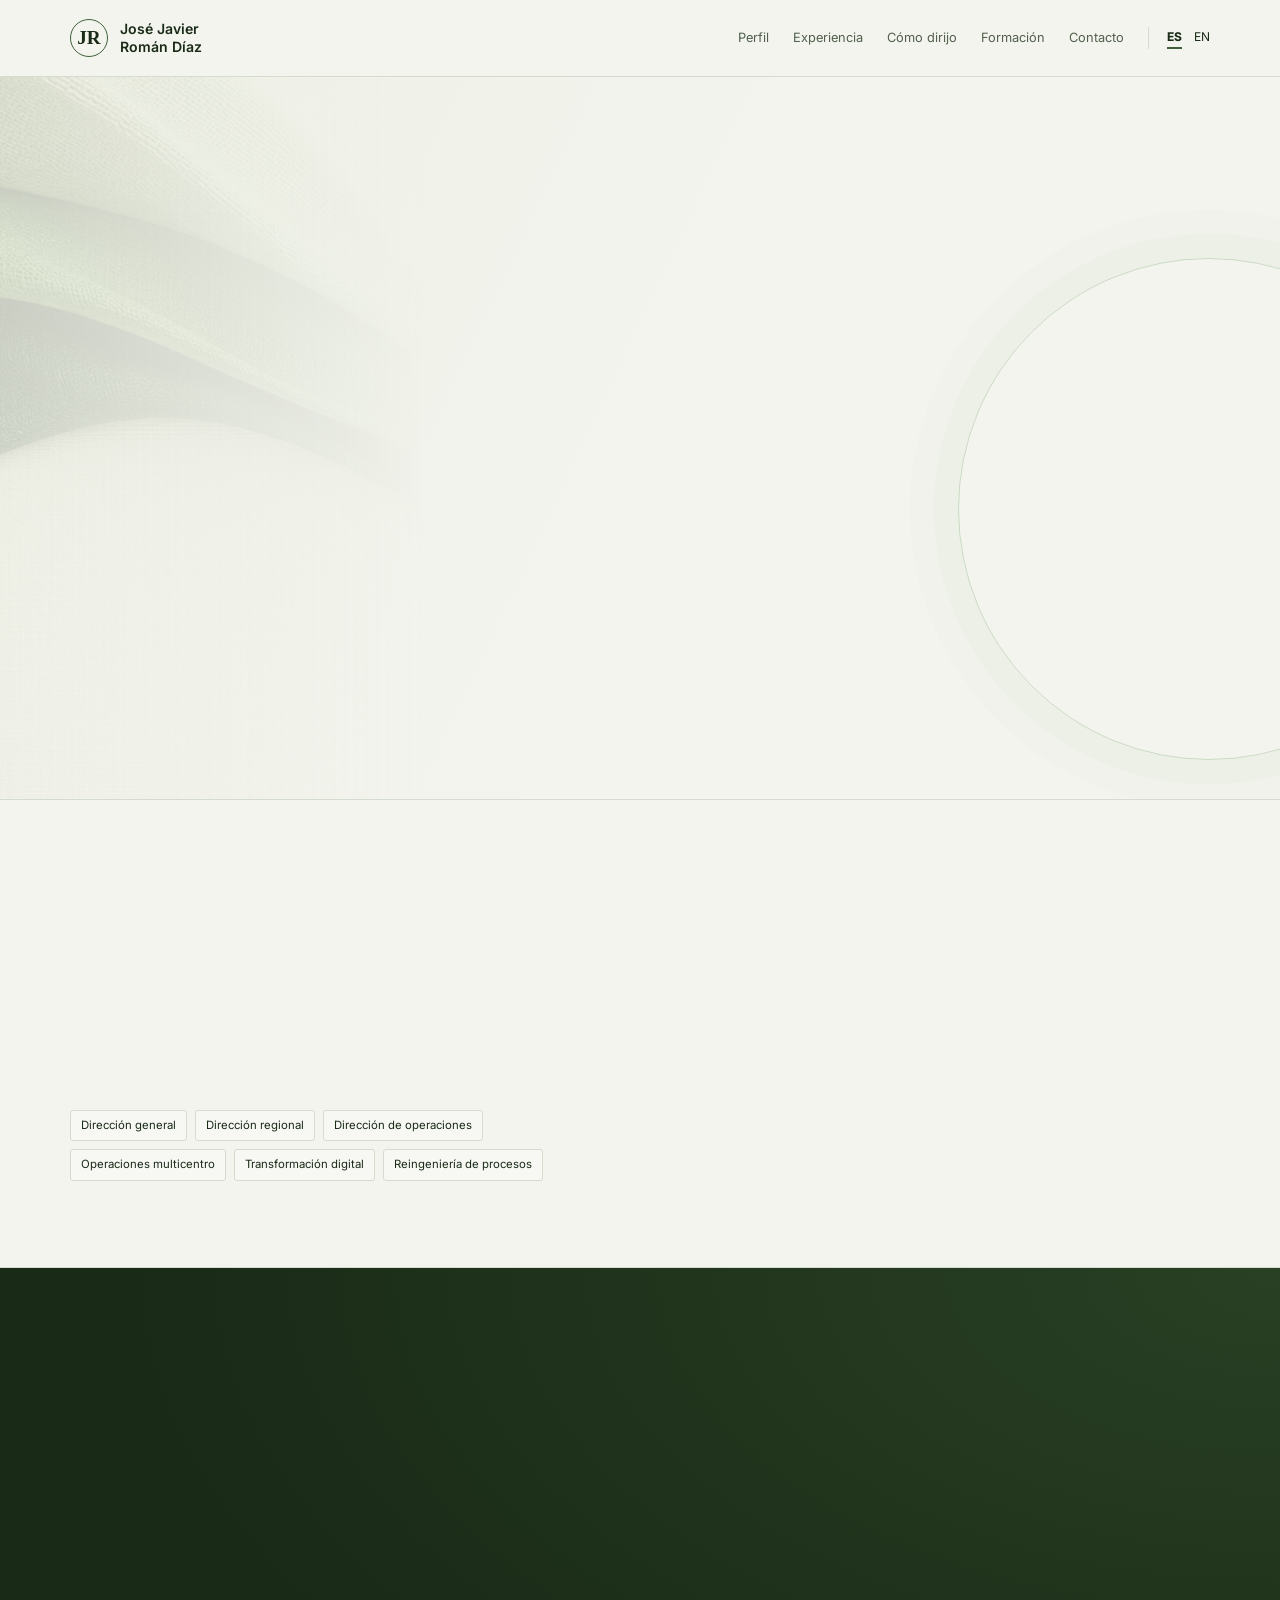
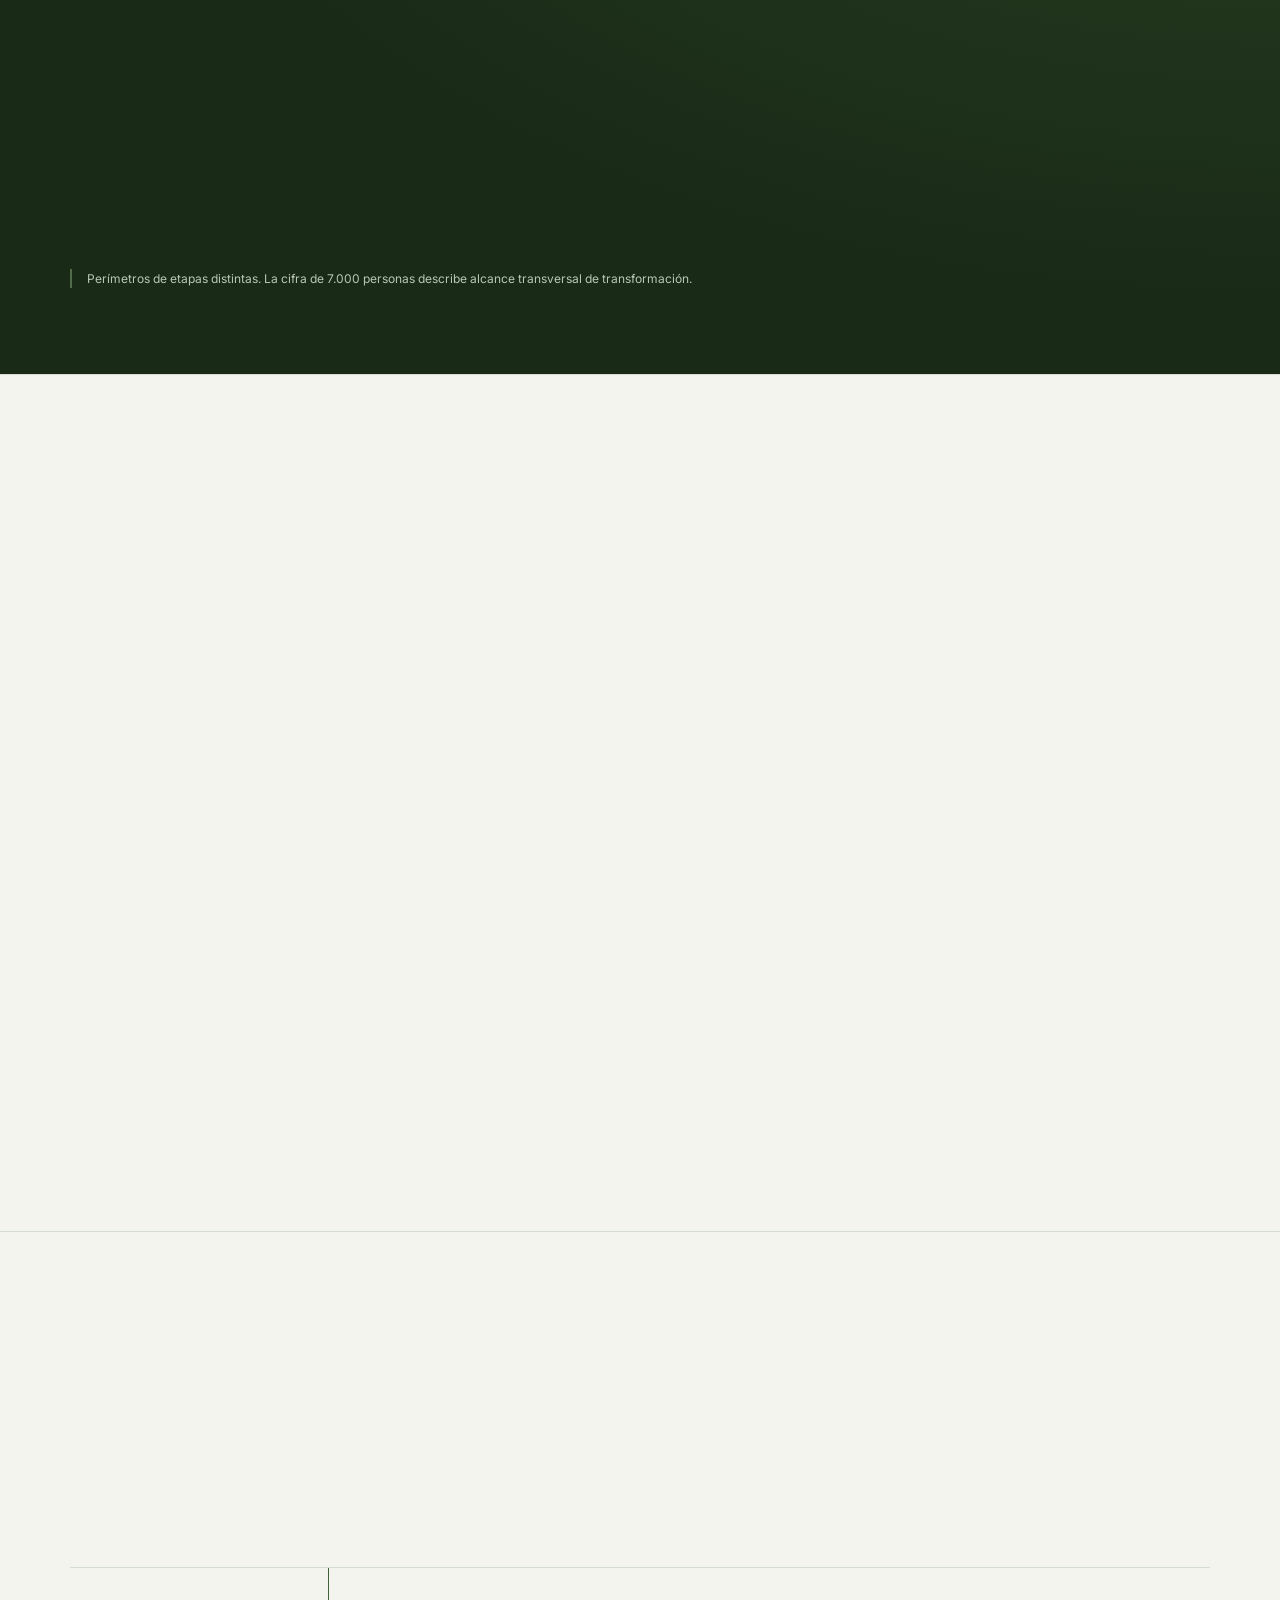
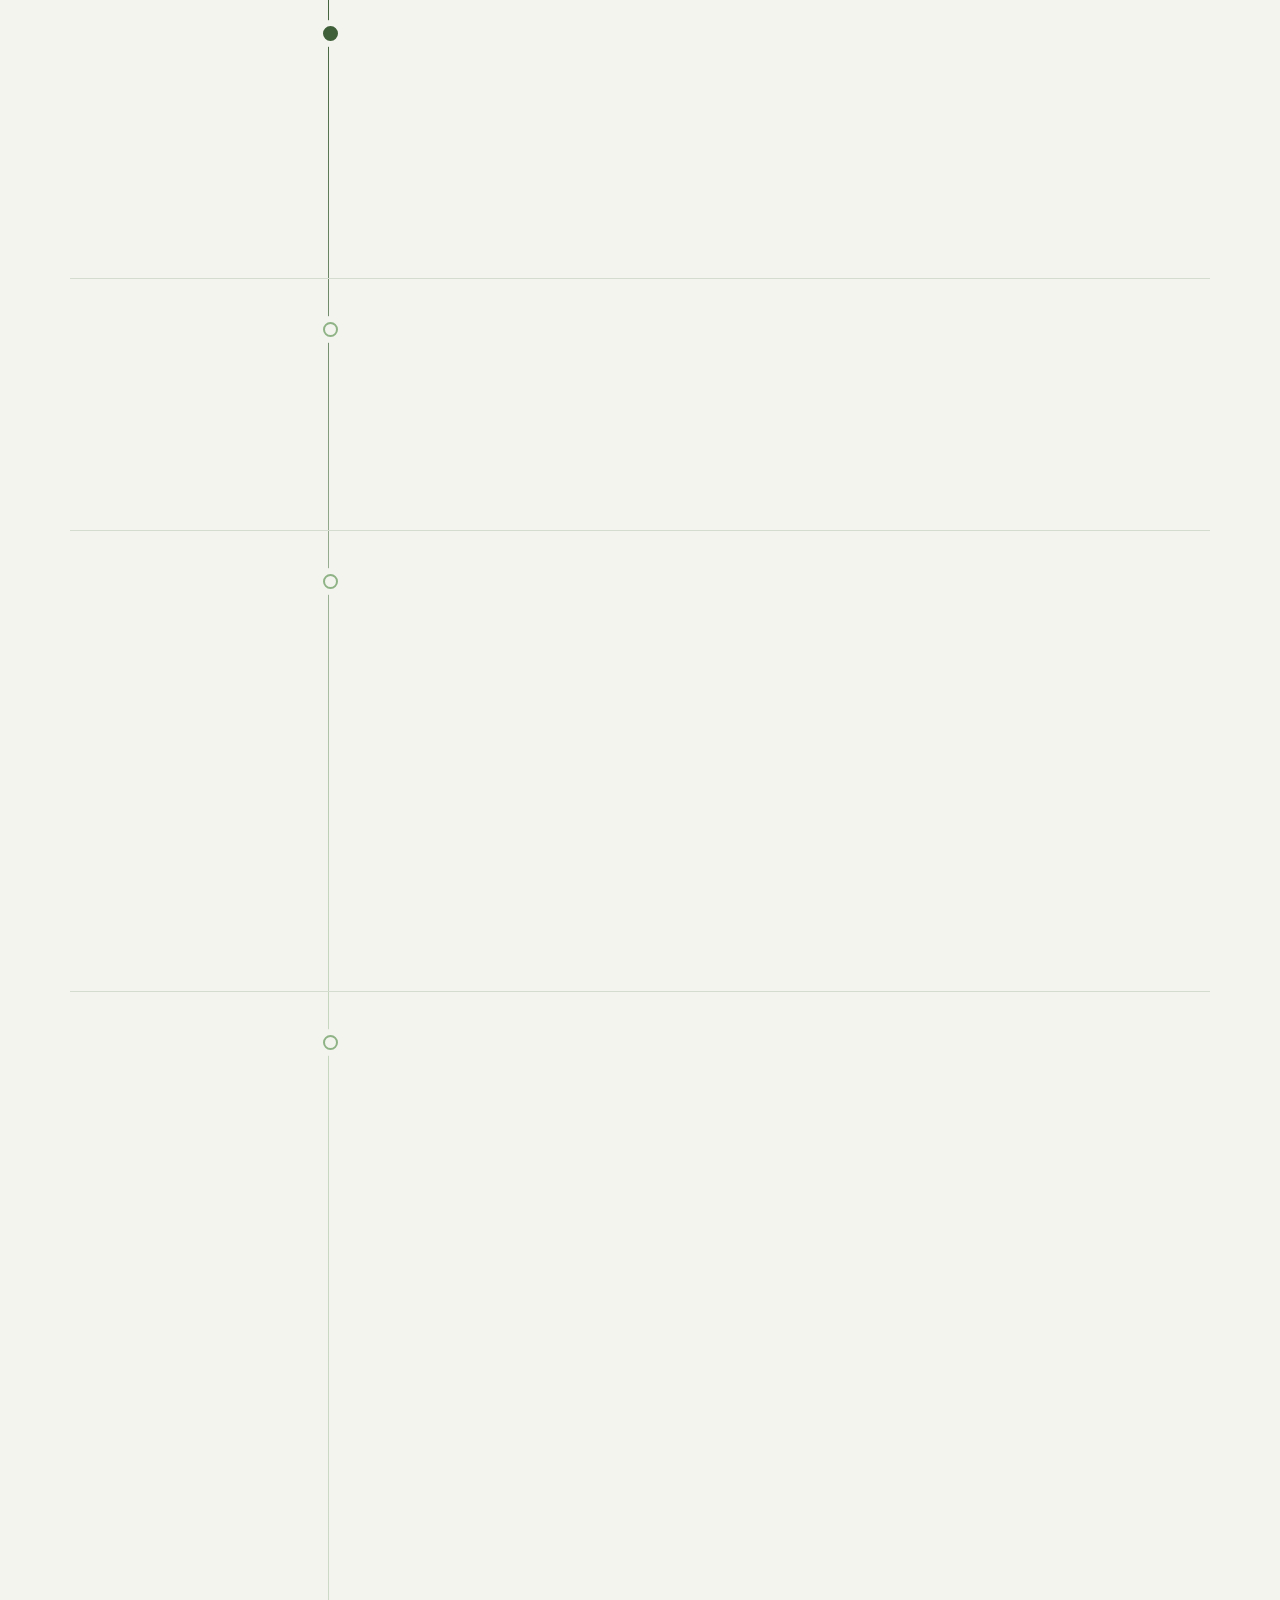
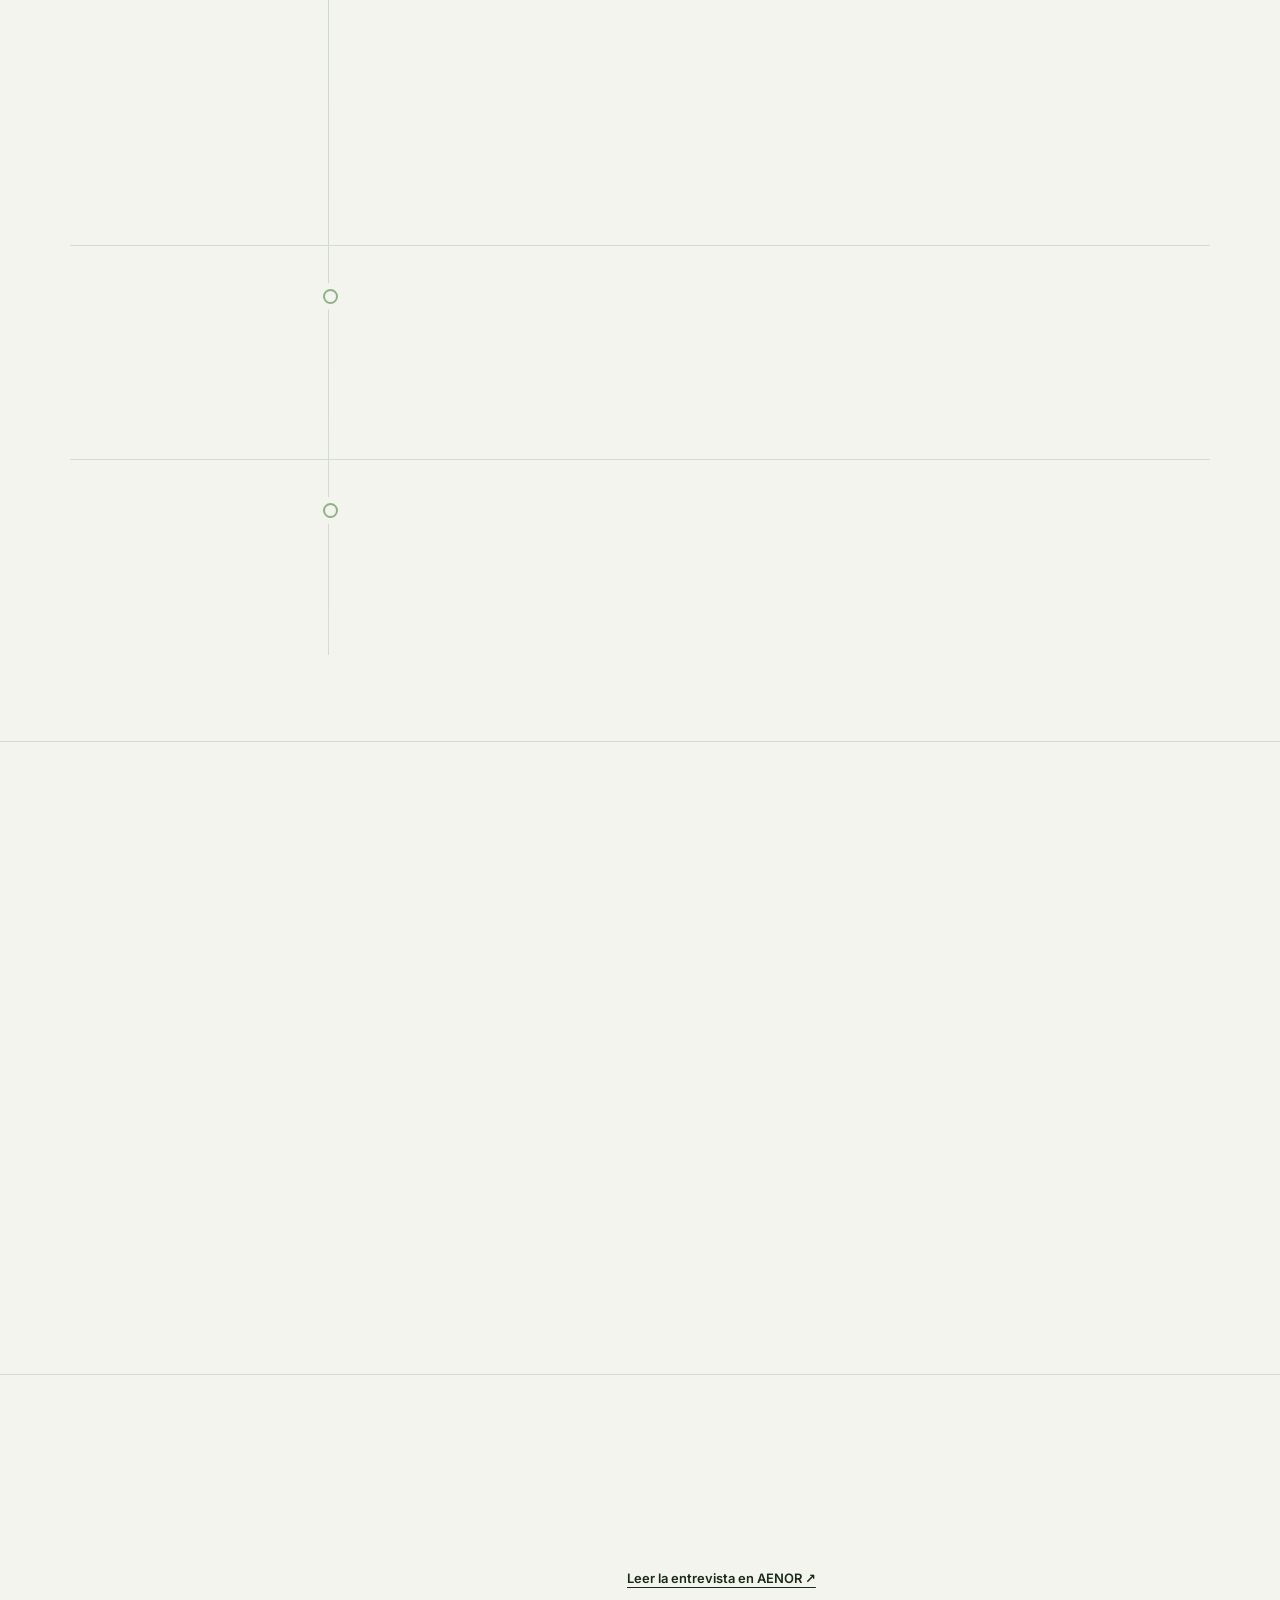
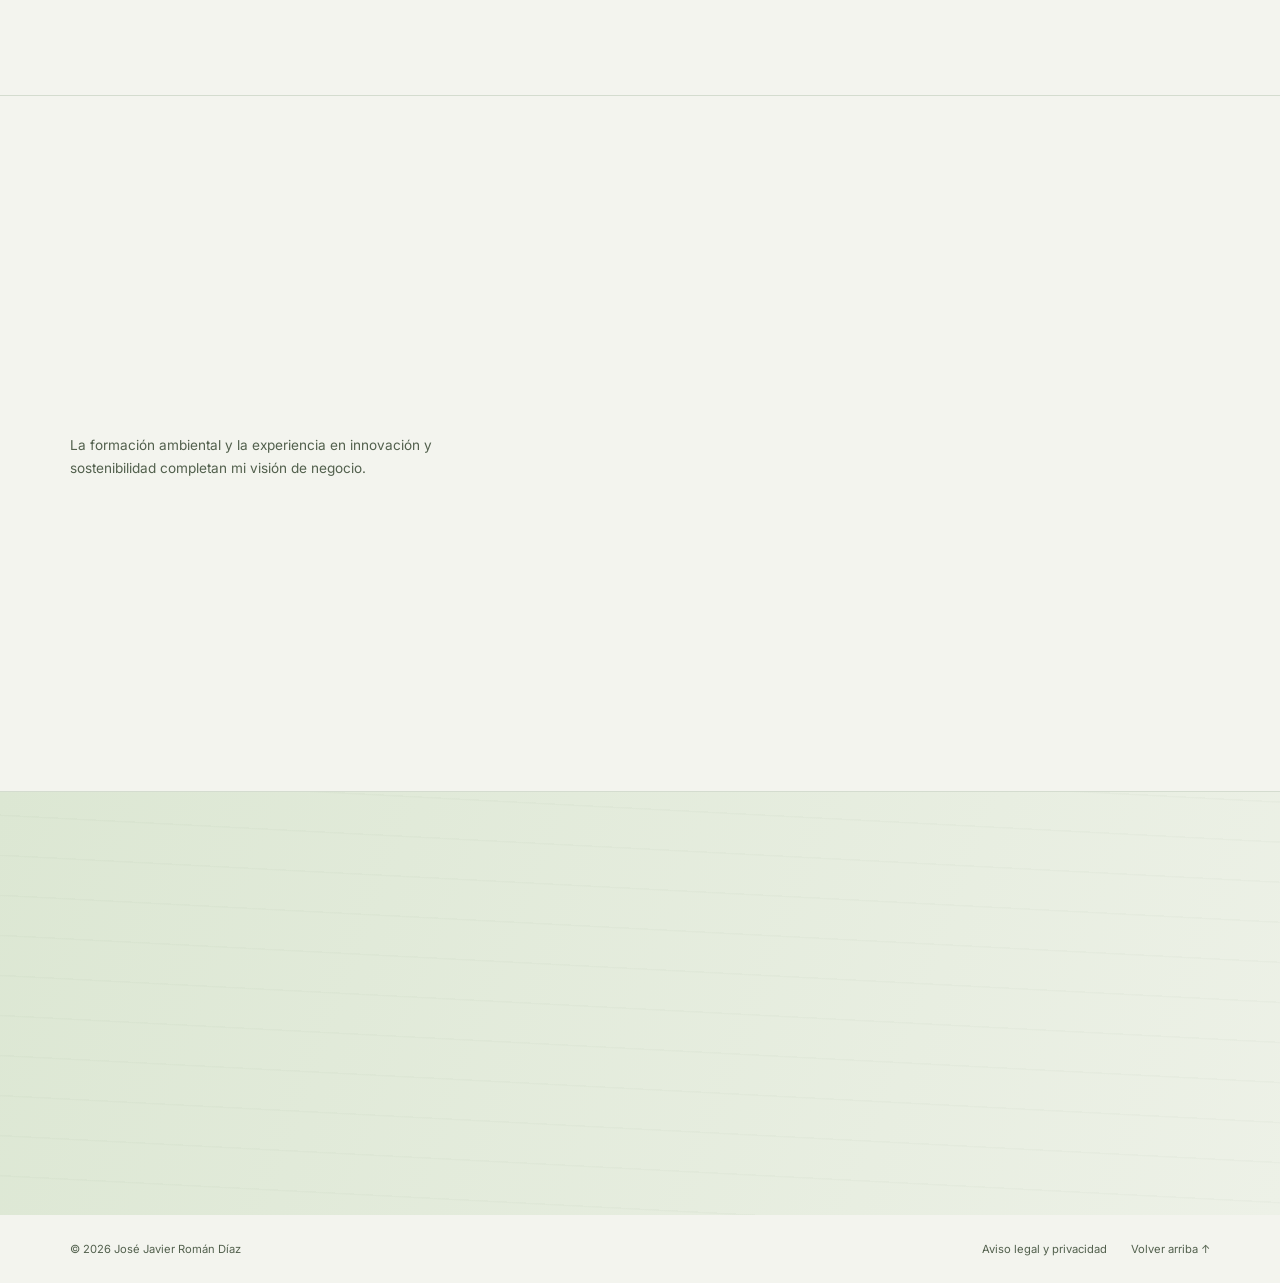
==== commit 0e2ce9b2: "Ajusta tarjetas y controles táctiles para móvil en español e inglés" ====
--- a/index.html
+++ b/index.html
@@ -5,7 +5,7 @@
 <link rel="canonical" href="https://www.josejavierroman.com/"><link rel="alternate" hreflang="es" href="https://www.josejavierroman.com/"><link rel="alternate" hreflang="en" href="https://www.josejavierroman.com/en/"><link rel="alternate" hreflang="x-default" href="https://www.josejavierroman.com/">
 <meta property="og:type" content="profile"><meta property="og:site_name" content="José Javier Román Díaz"><meta property="og:title" content="José Javier Román | Dirección general y operaciones"><meta property="og:description" content="Director general de plexo. Experiencia en dirección regional, operaciones multicentro, transformación de negocio y desarrollo de equipos."><meta property="og:locale" content="es_ES"><meta property="og:locale:alternate" content="en_GB"><meta property="og:url" content="https://www.josejavierroman.com/"><meta property="og:image" content="https://www.josejavierroman.com/img/jose-javier-roman-plexo.jpg"><meta property="og:image:width" content="1254"><meta property="og:image:height" content="1254"><meta property="og:image:alt" content="Retrato de José Javier Román Díaz, director general de plexo"><meta name="twitter:card" content="summary"><meta name="twitter:title" content="José Javier Román | Dirección general y operaciones"><meta name="twitter:description" content="Director general de plexo. Experiencia en dirección regional, operaciones multicentro, transformación de negocio y desarrollo de equipos."><meta name="twitter:image" content="https://www.josejavierroman.com/img/jose-javier-roman-plexo.jpg">
 <link rel="icon" href="/favicon.ico" sizes="any"><link rel="icon" href="/favicon-32.png" sizes="32x32" type="image/png"><link rel="apple-touch-icon" href="/apple-touch-icon.png"><link rel="manifest" href="/site.webmanifest"><meta name="theme-color" content="#3F5F39"><meta name="apple-mobile-web-app-title" content="JJ Román">
-<link rel="preload" href="/fonts/inter-latin.woff2" as="font" type="font/woff2" crossorigin><link rel="preload" href="/fonts/source-serif-4-latin.woff2" as="font" type="font/woff2" crossorigin><link rel="preload" href="/img/jose-javier-roman-plexo.jpg" as="image" fetchpriority="high"><link rel="stylesheet" href="/css/main.css?v=023f20b19b25"><script type="application/ld+json">{"@context": "https://schema.org", "@graph": [{"@type": "WebSite", "@id": "https://www.josejavierroman.com/#website", "url": "https://www.josejavierroman.com/", "name": "José Javier Román Díaz", "inLanguage": ["es", "en"], "publisher": {"@id": "https://www.josejavierroman.com/#person"}}, {"@type": "ProfilePage", "@id": "https://www.josejavierroman.com/#profilepage", "url": "https://www.josejavierroman.com/", "name": "José Javier Román | Dirección general y operaciones", "inLanguage": "es-ES", "isPartOf": {"@id": "https://www.josejavierroman.com/#website"}, "mainEntity": {"@id": "https://www.josejavierroman.com/#person"}, "dateModified": "2026-11-17T07:32:20+01:00"}, {"@type": "Person", "@id": "https://www.josejavierroman.com/#person", "name": "José Javier Román Díaz", "givenName": "José Javier", "familyName": "Román Díaz", "url": "https://www.josejavierroman.com/", "image": "https://www.josejavierroman.com/img/jose-javier-roman-plexo.jpg", "jobTitle": "Director general", "worksFor": {"@type": "Organization", "name": "plexo", "url": "https://grupoplexo.es/"}, "description": "Director general de plexo. Experiencia en dirección regional, operaciones multicentro, transformación de negocio y desarrollo de equipos.", "knowsAbout": ["Dirección general", "Dirección regional", "Dirección de operaciones", "Operaciones multicentro", "Transformación digital", "Reingeniería de procesos", "Desarrollo de negocio", "Desarrollo de equipos", "Mentorización de directivos"], "alumniOf": [{"@type": "EducationalOrganization", "name": "Esade"}, {"@type": "EducationalOrganization", "name": "ISDI"}, {"@type": "EducationalOrganization", "name": "Sisteplant"}, {"@type": "EducationalOrganization", "name": "Universidad de Sevilla"}, {"@type": "EducationalOrganization", "name": "Escuela de Organización Industrial"}, {"@type": "EducationalOrganization", "name": "Universidad Pablo de Olavide"}], "sameAs": ["https://www.linkedin.com/in/josejavierroman/"]}]}</script><script src="/js/main.js?v=023f20b19b25" defer></script>
+<link rel="preload" href="/fonts/inter-latin.woff2" as="font" type="font/woff2" crossorigin><link rel="preload" href="/fonts/source-serif-4-latin.woff2" as="font" type="font/woff2" crossorigin><link rel="preload" href="/img/jose-javier-roman-plexo.jpg" as="image" fetchpriority="high"><link rel="stylesheet" href="/css/main.css?v=bda8f4857917"><script type="application/ld+json">{"@context": "https://schema.org", "@graph": [{"@type": "WebSite", "@id": "https://www.josejavierroman.com/#website", "url": "https://www.josejavierroman.com/", "name": "José Javier Román Díaz", "inLanguage": ["es", "en"], "publisher": {"@id": "https://www.josejavierroman.com/#person"}}, {"@type": "ProfilePage", "@id": "https://www.josejavierroman.com/#profilepage", "url": "https://www.josejavierroman.com/", "name": "José Javier Román | Dirección general y operaciones", "inLanguage": "es-ES", "isPartOf": {"@id": "https://www.josejavierroman.com/#website"}, "mainEntity": {"@id": "https://www.josejavierroman.com/#person"}, "dateModified": "2026-11-17T07:45:55+01:00"}, {"@type": "Person", "@id": "https://www.josejavierroman.com/#person", "name": "José Javier Román Díaz", "givenName": "José Javier", "familyName": "Román Díaz", "url": "https://www.josejavierroman.com/", "image": "https://www.josejavierroman.com/img/jose-javier-roman-plexo.jpg", "jobTitle": "Director general", "worksFor": {"@type": "Organization", "name": "plexo", "url": "https://grupoplexo.es/"}, "description": "Director general de plexo. Experiencia en dirección regional, operaciones multicentro, transformación de negocio y desarrollo de equipos.", "knowsAbout": ["Dirección general", "Dirección regional", "Dirección de operaciones", "Operaciones multicentro", "Transformación digital", "Reingeniería de procesos", "Desarrollo de negocio", "Desarrollo de equipos", "Mentorización de directivos"], "alumniOf": [{"@type": "EducationalOrganization", "name": "Esade"}, {"@type": "EducationalOrganization", "name": "ISDI"}, {"@type": "EducationalOrganization", "name": "Sisteplant"}, {"@type": "EducationalOrganization", "name": "Universidad de Sevilla"}, {"@type": "EducationalOrganization", "name": "Escuela de Organización Industrial"}, {"@type": "EducationalOrganization", "name": "Universidad Pablo de Olavide"}], "sameAs": ["https://www.linkedin.com/in/josejavierroman/"]}]}</script><script src="/js/main.js?v=bda8f4857917" defer></script>
 </head><body><a class="skip" href="#contenido">Ir al contenido</a><header><div class="reading-progress" aria-hidden="true"><span></span></div><div class="wrap bar"><a class="brand" href="#inicio"><span class="monogram" aria-hidden="true">JR</span><span>José Javier<br>Román Díaz</span></a><div class="nav-area"><nav id="primary-nav" aria-label="Principal"><a href="#perfil">Perfil</a><a href="#trayectoria">Experiencia</a><a href="#metodo">Cómo dirijo</a><a href="#formacion">Formación</a><a href="#contacto">Contacto</a></nav><div class="languages" aria-label="Idioma"><a href="/" lang="es" hreflang="es" aria-current="page">ES</a><a href="/en/" lang="en" hreflang="en" >EN</a></div><button class="menu-toggle" aria-controls="primary-nav" aria-expanded="false">Menú <span aria-hidden="true">☰</span></button></div></div></header>
 <main id="contenido"><section class="hero" id="inicio"><div class="wrap hero-grid"><div><span class="eyebrow">Dirección general · Regional · Operaciones</span><h1>José Javier Román Díaz</h1><p class="hero-claim">Negocio. Equipos.<br><em>Resultados.</em></p><p class="lead">Transformo organizaciones intensivas en personas conectando estrategia, operaciones y desarrollo de equipos.</p><div class="now"><a href="https://grupoplexo.es/">Director general de plexo ↗</a><small>Desde noviembre de 2026</small><p>Lavandería industrial y renting textil con ambición nacional.</p></div><div class="actions"><a class="btn" href="#trayectoria">Explorar mi trayectoria <span aria-hidden="true">↓</span></a><a class="text-link" href="#contacto">Contactar ↗</a></div></div><figure class="portrait"><img src="/img/jose-javier-roman-plexo.jpg" width="1254" height="1254" alt="Retrato de José Javier Román Díaz, director general de plexo" fetchpriority="high"><figcaption><strong>Industria y servicios</strong>Lavandería industrial · Servicios textiles · Movilidad</figcaption></figure></div></section>
 <section class="section" id="perfil"><div class="wrap profile-grid"><div><span class="eyebrow">Perfil</span><h2>Una trayectoria, tres perspectivas.</h2><p class="intro">Dirección de negocio, operaciones multicentro y transformación. La experiencia de conectar las tres.</p><div class="tags"><span class="tag">Dirección general</span><span class="tag">Dirección regional</span><span class="tag">Dirección de operaciones</span><span class="tag">Operaciones multicentro</span><span class="tag">Transformación digital</span><span class="tag">Reingeniería de procesos</span></div></div><div class="profile-text"><p>He desarrollado mi carrera en organizaciones intensivas en personas, con operaciones multicentro y en entornos cambiantes y altamente regulados.</p><p>Combino dirección general y regional con dirección de operaciones y responsabilidades ejecutivas de transformación. Esa perspectiva conecta las prioridades del negocio con los procesos, el servicio al cliente y las capacidades de los equipos.</p><p>He impulsado la digitalización, la reingeniería de procesos, la reorganización y profesionalización de equipos y el desarrollo de nuevas líneas de negocio. Formar y mentorizar a directivos y futuros directivos es parte de mi manera de dirigir.</p></div></div></section>
--- a/css/main.css
+++ b/css/main.css
@@ -21,3 +21,21 @@
 .has-motion .area.reveal.is-visible:hover{transform:translateY(-5px)}.has-motion .scale-item.reveal.is-visible:hover{transform:translateY(-4px)}
 @media(prefers-reduced-motion:reduce){html{scroll-behavior:auto}.reveal,.has-motion .reveal{opacity:1!important;transform:none!important;transition:none!important}*,*:before,*:after{animation:none!important;transition:none!important}.btn:hover,.area:hover,.scale-item:hover,.brand:hover .monogram,.portrait:hover:before{transform:none}.steps li:hover,.education-list li:hover{padding-left:0}}
 @media print{.reading-progress{display:none}.reveal,.has-motion .reveal{opacity:1!important;transform:none!important}.hero:before,.hero:after{display:none}.scale-item{border-color:var(--line)}.timeline:before{background:var(--line)}}
+
+/* Ajustes móviles: áreas explícitas para evitar cruces entre número, empresa y detalle. */
+.counter-value{font-variant-numeric:tabular-nums;white-space:nowrap}
+@media(max-width:760px){
+ .has-menu .nav-area{gap:8px}.languages{gap:0}.languages a{display:inline-flex;align-items:center;justify-content:center;min-width:40px;min-height:44px}.has-menu .menu-toggle{min-height:44px}
+ .scale-item{grid-template-columns:minmax(0,1fr) minmax(0,1fr);grid-template-areas:"company company" "number detail" "label detail";row-gap:0}
+ .scale-item .company{grid-area:company;order:initial;min-width:0;margin:0 0 10px;line-height:1.5}
+ .scale-item b{grid-area:number;order:initial;min-width:0;margin:6px 0 3px;font-size:clamp(2.6rem,8.2vw,3.2rem)}
+ .scale-item>span{grid-area:label;order:initial;min-width:0;margin:0;overflow-wrap:anywhere}
+ .scale-item .scale-detail{grid-area:detail;order:initial;align-self:center;min-width:0;min-height:0;margin:0;padding:0 0 0 14px;border-top:0;border-left:1px solid #8fb38640;overflow-wrap:anywhere}
+}
+@media(max-width:380px){
+ .scale-item{grid-template-columns:minmax(0,1fr);grid-template-areas:"company" "number" "label" "detail";padding:21px 20px}
+ .scale-item b{font-size:3rem;margin-top:7px}
+ .scale-item .scale-detail{align-self:auto;margin-top:15px;padding:13px 0 0;border-left:0;border-top:1px solid #8fb38640;font-size:.84rem}
+ .portrait figcaption{font-size:.64rem;line-height:1.5}
+}
+@media(hover:none){.has-motion .reveal.is-visible:hover,.area:hover,.scale-item:hover,.portrait:hover:before{transform:none}}
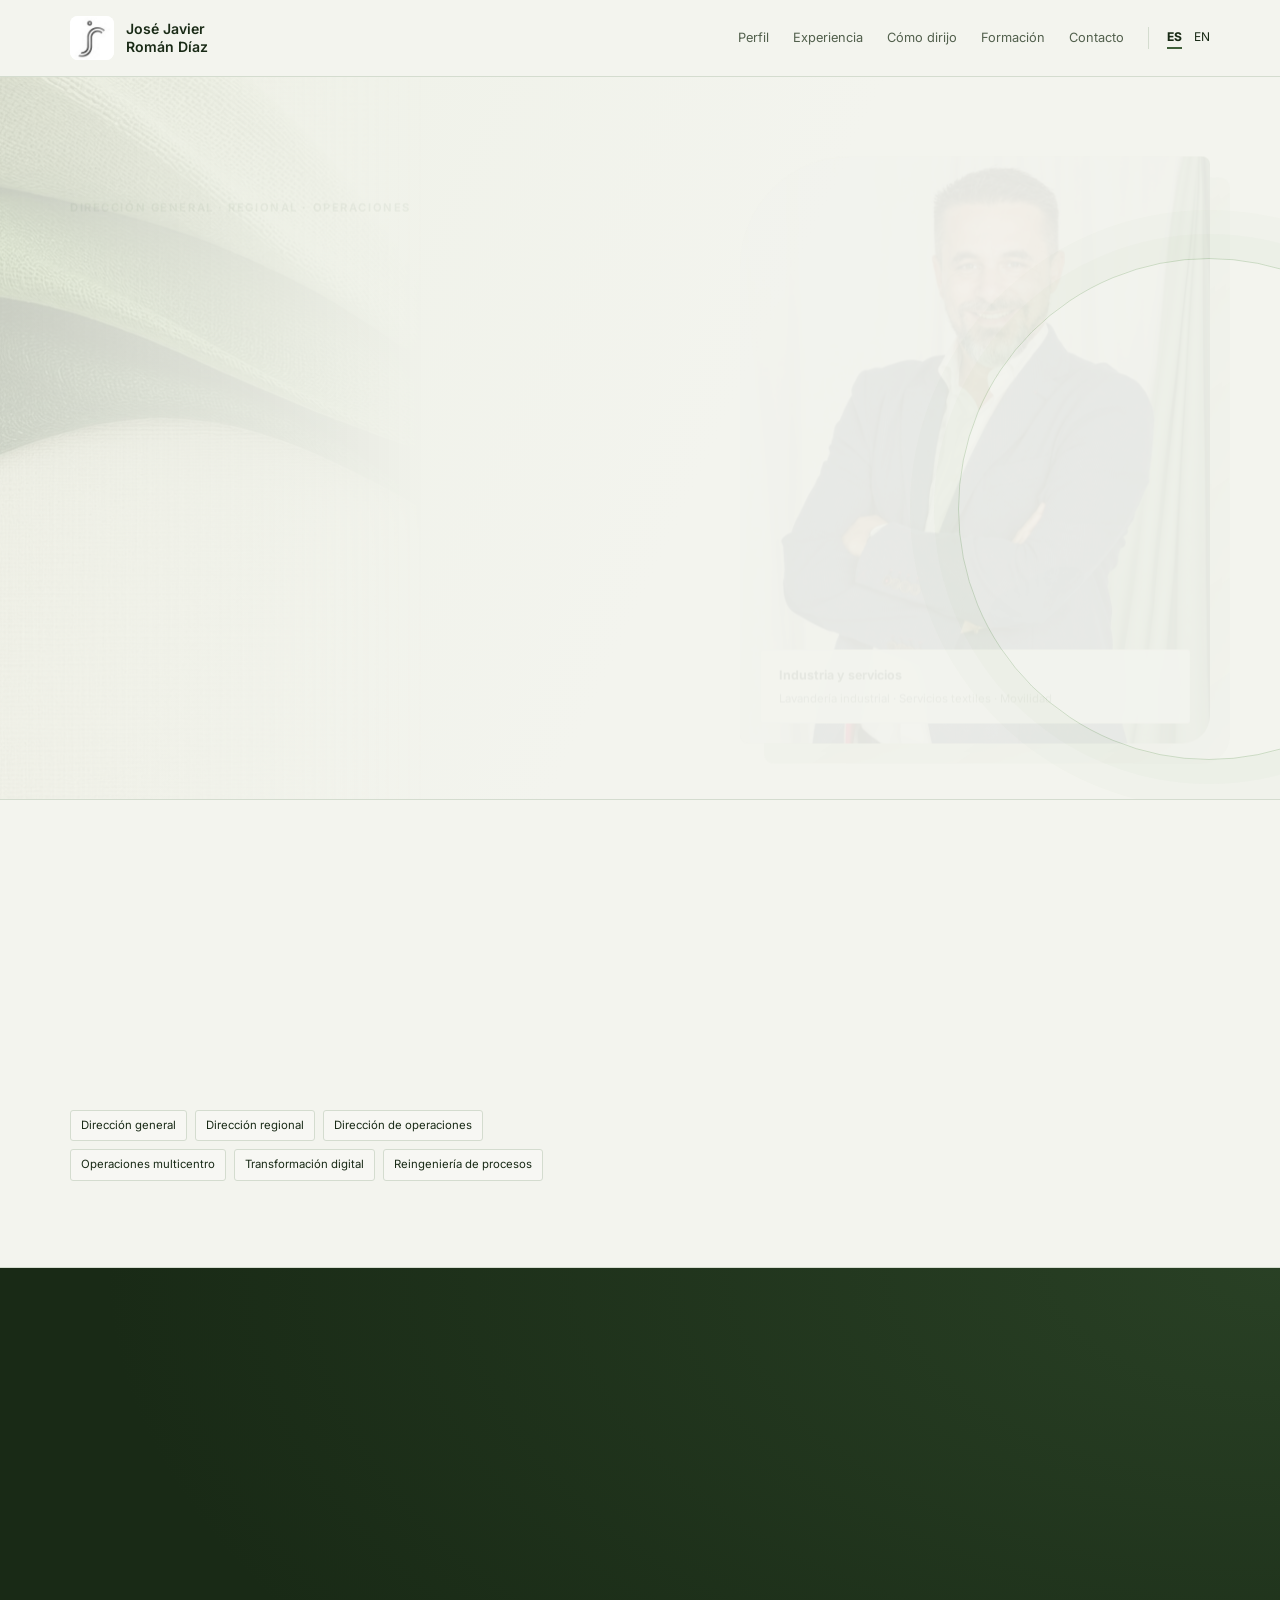
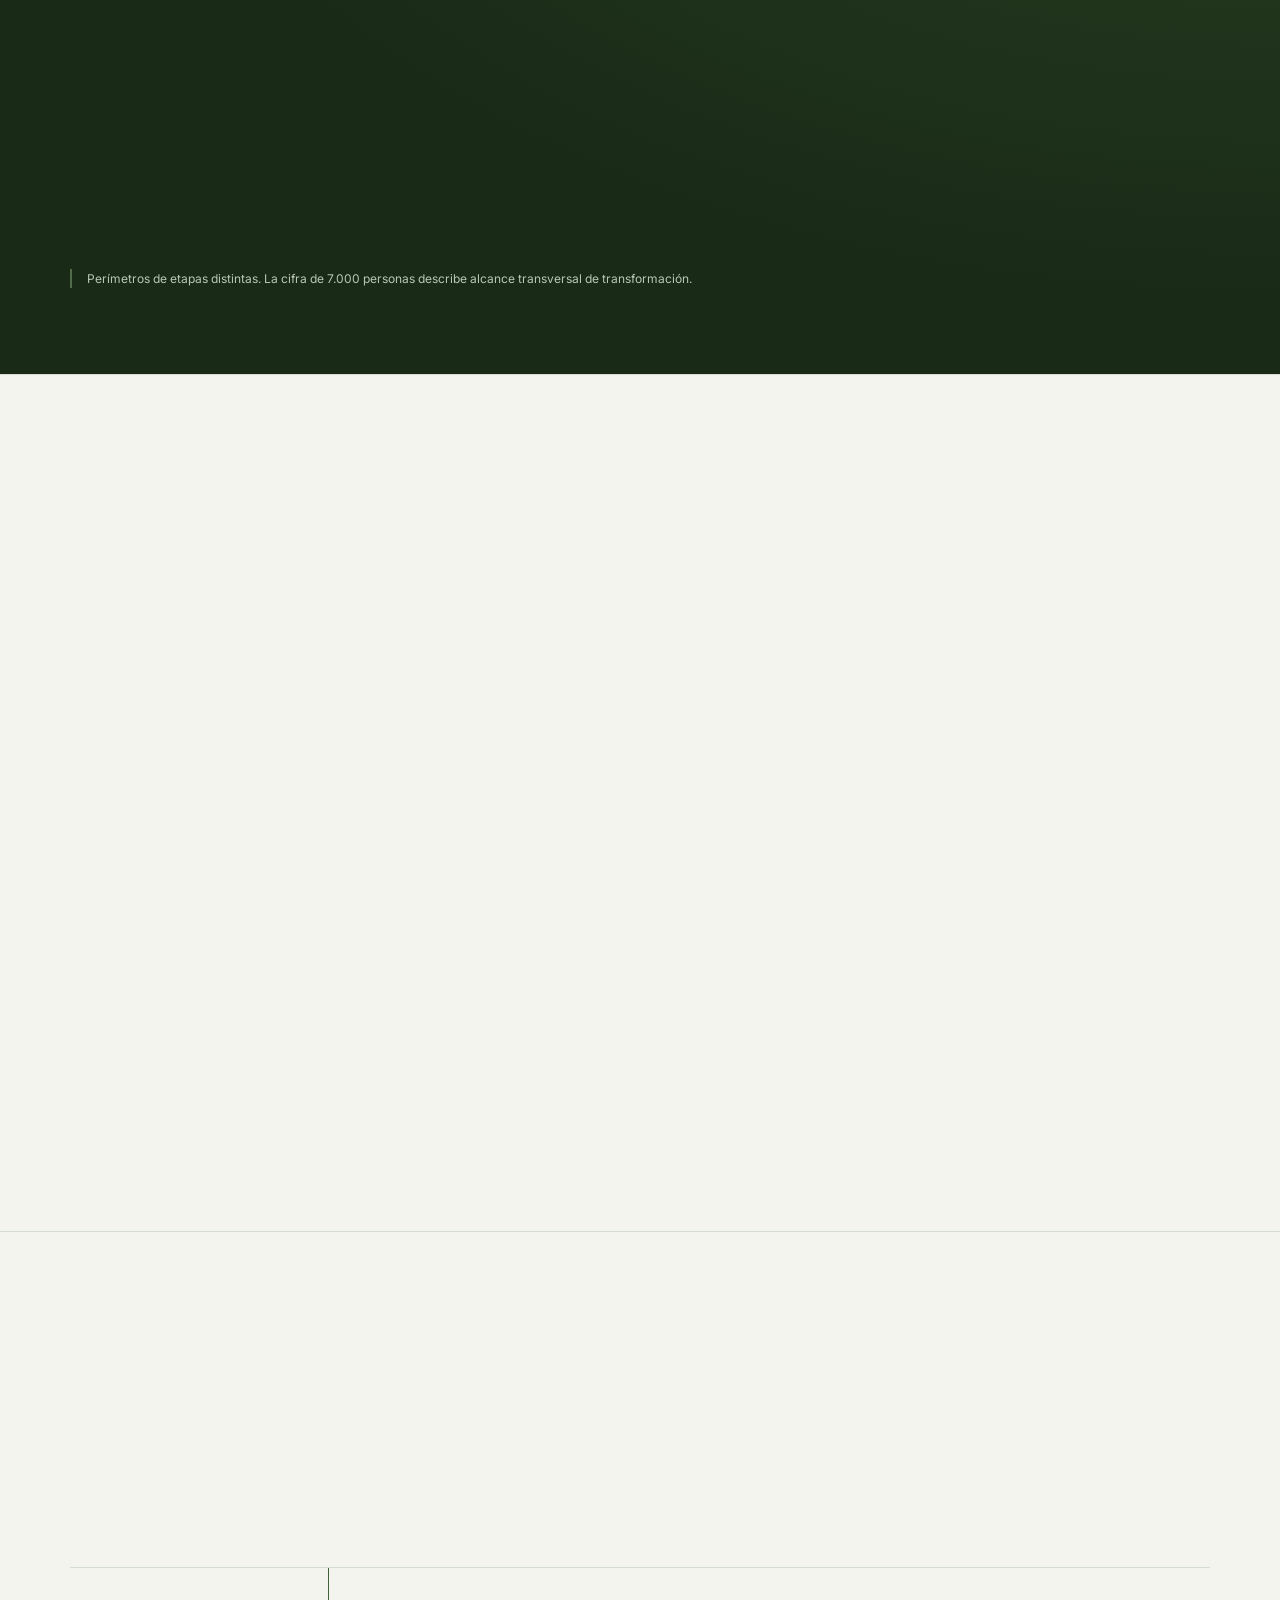
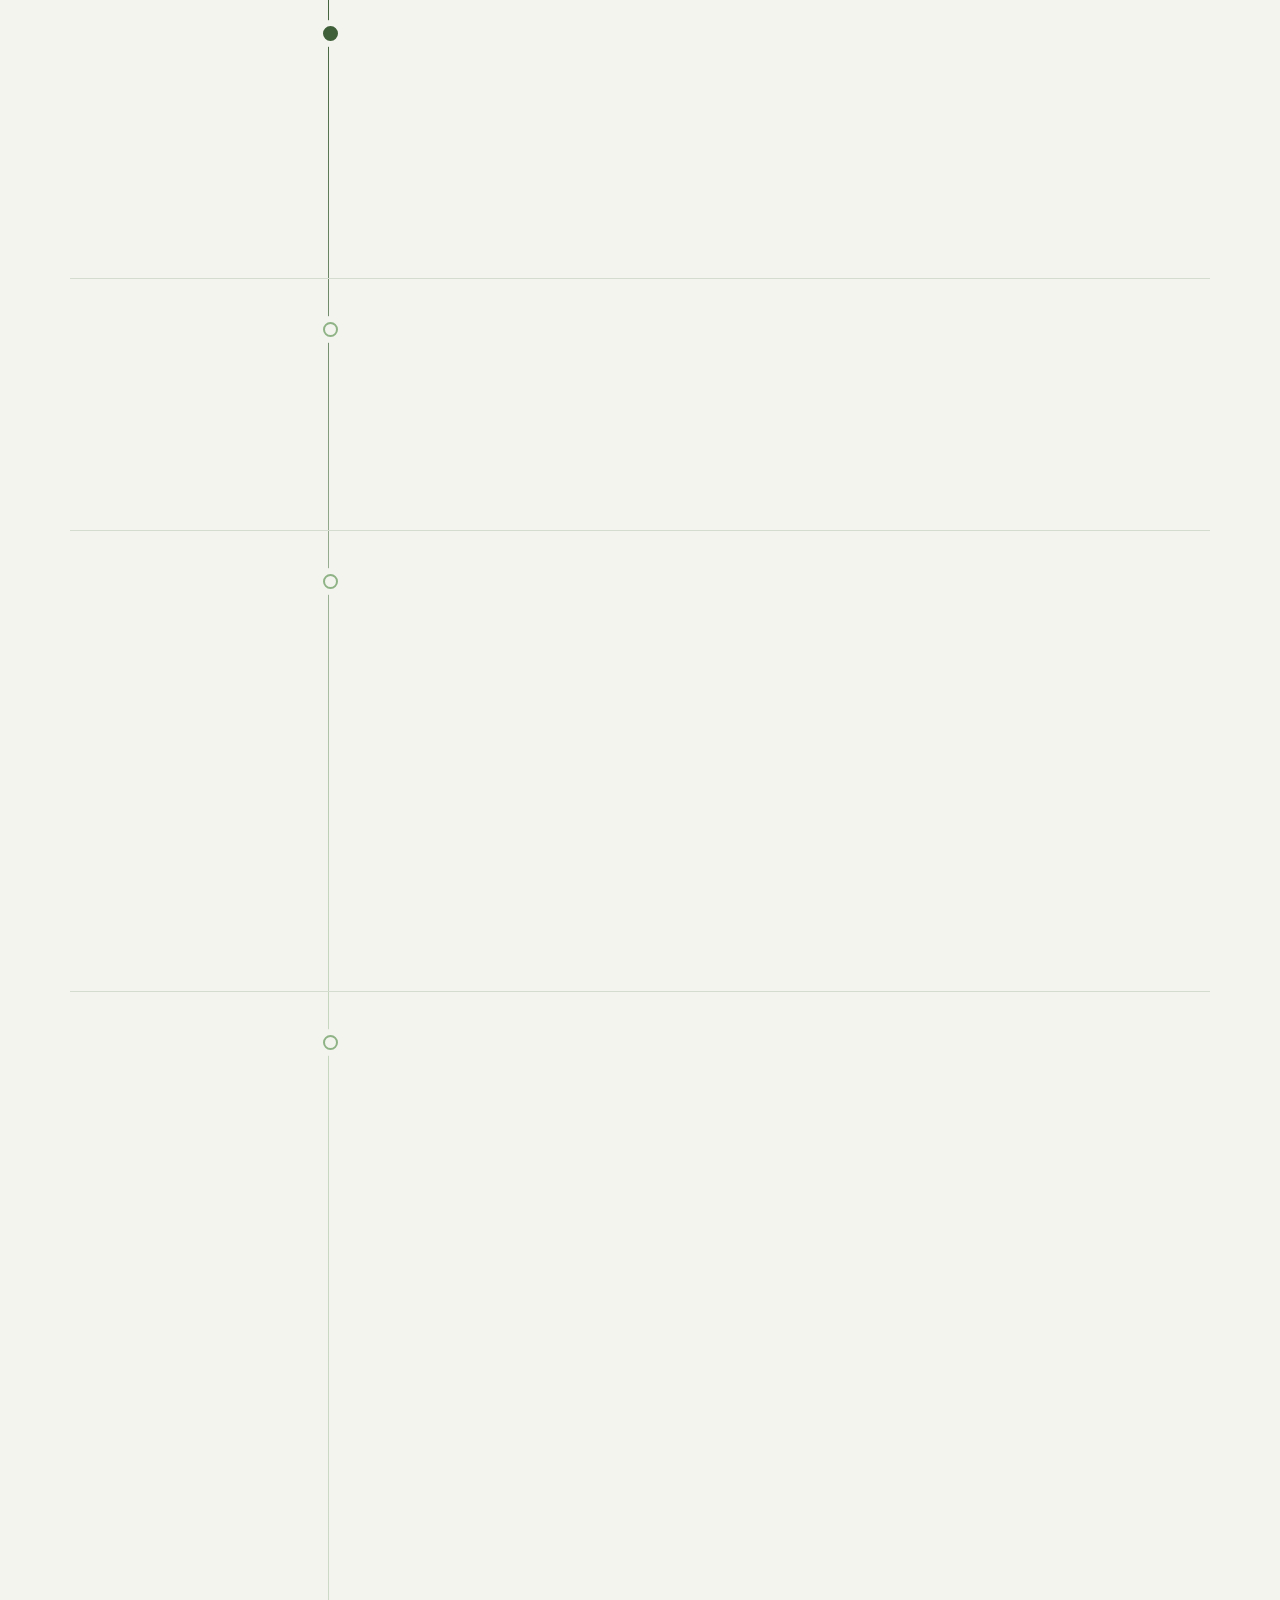
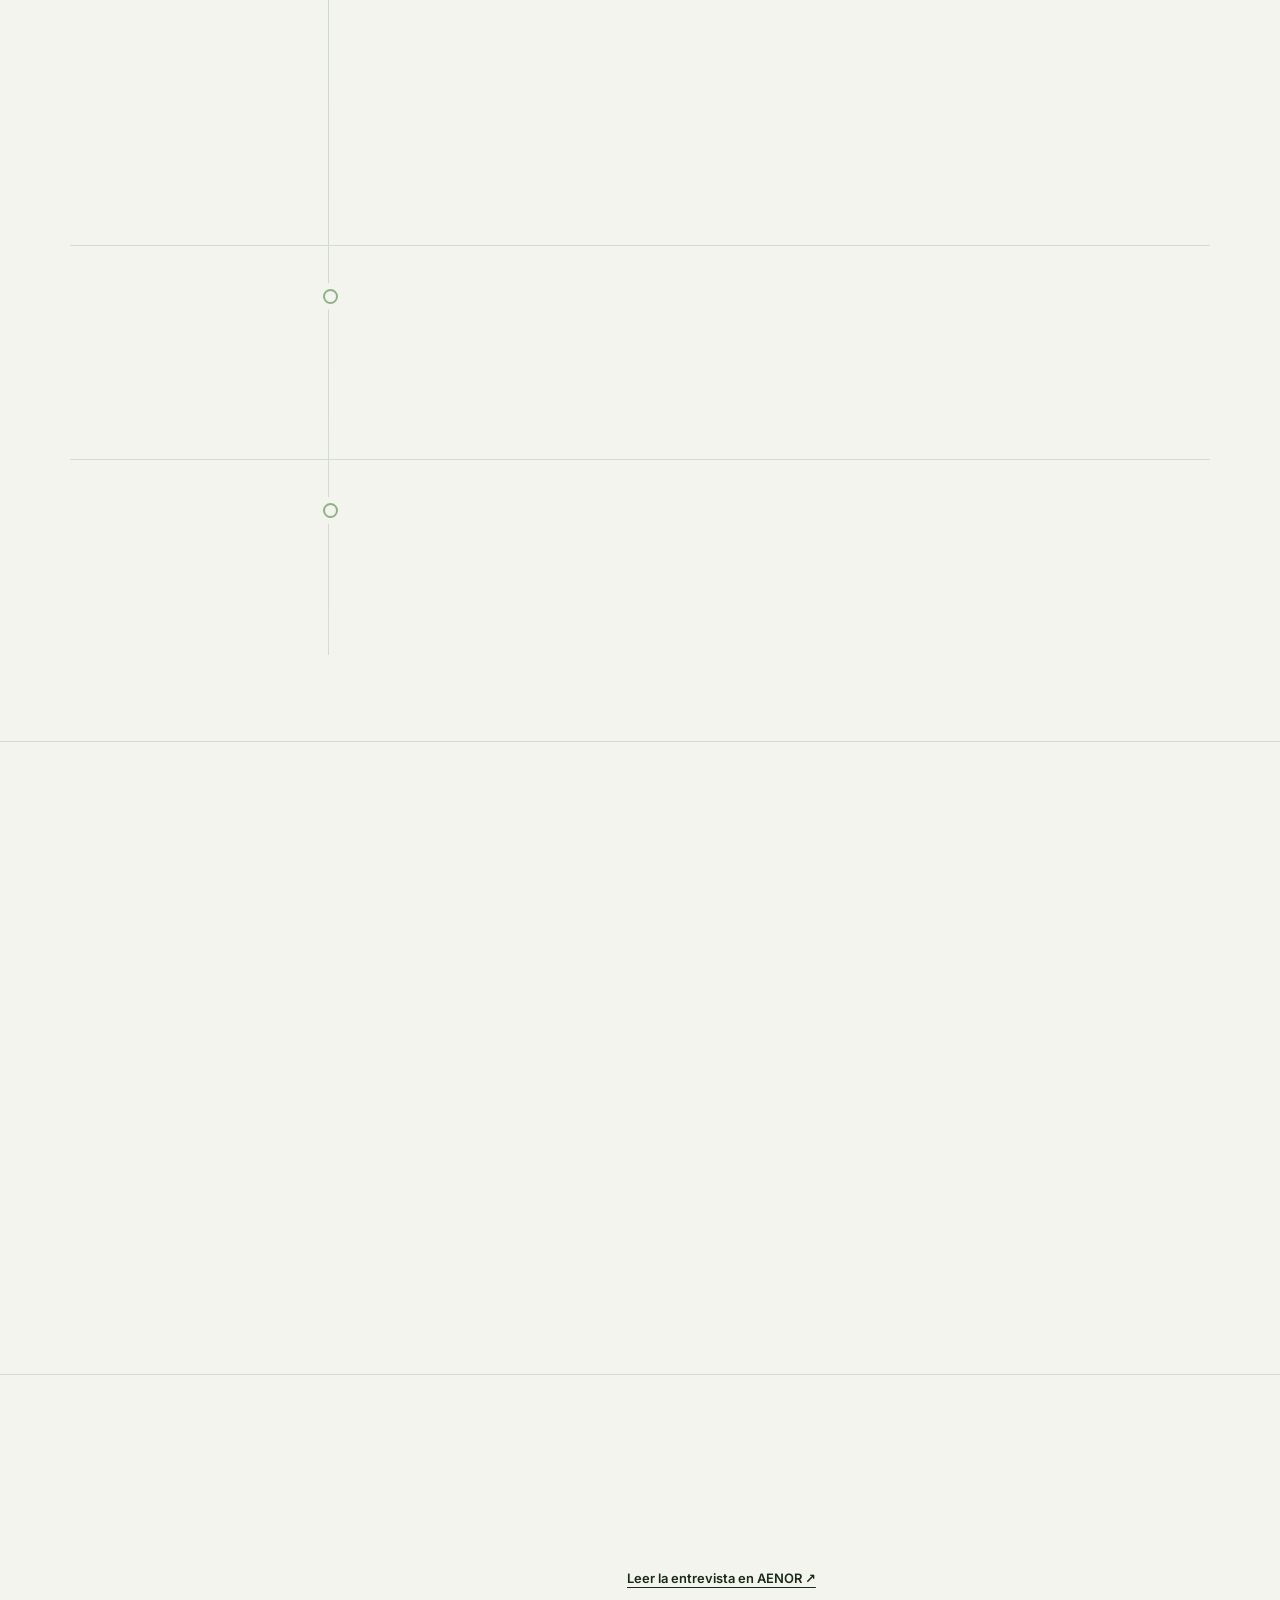
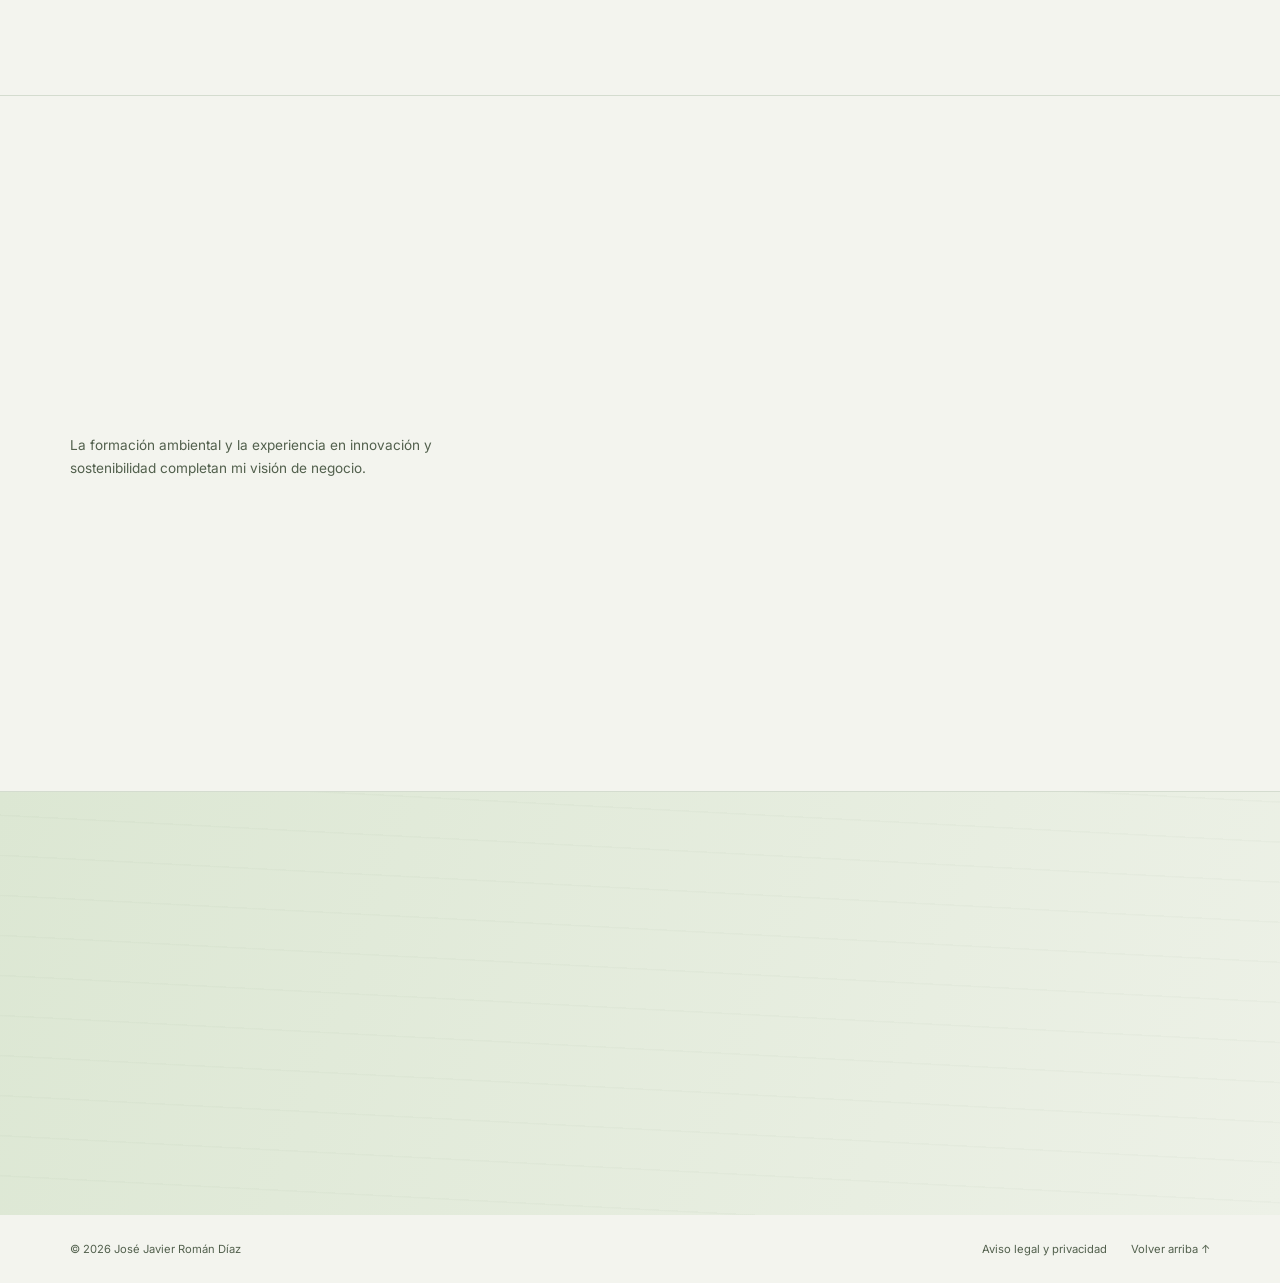
==== commit 40bead72: "Restaura el monograma personal original en la cabecera" ====
--- a/index.html
+++ b/index.html
@@ -5,8 +5,8 @@
 <link rel="canonical" href="https://www.josejavierroman.com/"><link rel="alternate" hreflang="es" href="https://www.josejavierroman.com/"><link rel="alternate" hreflang="en" href="https://www.josejavierroman.com/en/"><link rel="alternate" hreflang="x-default" href="https://www.josejavierroman.com/">
 <meta property="og:type" content="profile"><meta property="og:site_name" content="José Javier Román Díaz"><meta property="og:title" content="José Javier Román | Dirección general y operaciones"><meta property="og:description" content="Director general de plexo. Experiencia en dirección regional, operaciones multicentro, transformación de negocio y desarrollo de equipos."><meta property="og:locale" content="es_ES"><meta property="og:locale:alternate" content="en_GB"><meta property="og:url" content="https://www.josejavierroman.com/"><meta property="og:image" content="https://www.josejavierroman.com/img/jose-javier-roman-plexo.jpg"><meta property="og:image:width" content="1254"><meta property="og:image:height" content="1254"><meta property="og:image:alt" content="Retrato de José Javier Román Díaz, director general de plexo"><meta name="twitter:card" content="summary"><meta name="twitter:title" content="José Javier Román | Dirección general y operaciones"><meta name="twitter:description" content="Director general de plexo. Experiencia en dirección regional, operaciones multicentro, transformación de negocio y desarrollo de equipos."><meta name="twitter:image" content="https://www.josejavierroman.com/img/jose-javier-roman-plexo.jpg">
 <link rel="icon" href="/favicon.ico" sizes="any"><link rel="icon" href="/favicon-32.png" sizes="32x32" type="image/png"><link rel="apple-touch-icon" href="/apple-touch-icon.png"><link rel="manifest" href="/site.webmanifest"><meta name="theme-color" content="#3F5F39"><meta name="apple-mobile-web-app-title" content="JJ Román">
-<link rel="preload" href="/fonts/inter-latin.woff2" as="font" type="font/woff2" crossorigin><link rel="preload" href="/fonts/source-serif-4-latin.woff2" as="font" type="font/woff2" crossorigin><link rel="preload" href="/img/jose-javier-roman-plexo.jpg" as="image" fetchpriority="high"><link rel="stylesheet" href="/css/main.css?v=bda8f4857917"><script type="application/ld+json">{"@context": "https://schema.org", "@graph": [{"@type": "WebSite", "@id": "https://www.josejavierroman.com/#website", "url": "https://www.josejavierroman.com/", "name": "José Javier Román Díaz", "inLanguage": ["es", "en"], "publisher": {"@id": "https://www.josejavierroman.com/#person"}}, {"@type": "ProfilePage", "@id": "https://www.josejavierroman.com/#profilepage", "url": "https://www.josejavierroman.com/", "name": "José Javier Román | Dirección general y operaciones", "inLanguage": "es-ES", "isPartOf": {"@id": "https://www.josejavierroman.com/#website"}, "mainEntity": {"@id": "https://www.josejavierroman.com/#person"}, "dateModified": "2026-11-17T07:45:55+01:00"}, {"@type": "Person", "@id": "https://www.josejavierroman.com/#person", "name": "José Javier Román Díaz", "givenName": "José Javier", "familyName": "Román Díaz", "url": "https://www.josejavierroman.com/", "image": "https://www.josejavierroman.com/img/jose-javier-roman-plexo.jpg", "jobTitle": "Director general", "worksFor": {"@type": "Organization", "name": "plexo", "url": "https://grupoplexo.es/"}, "description": "Director general de plexo. Experiencia en dirección regional, operaciones multicentro, transformación de negocio y desarrollo de equipos.", "knowsAbout": ["Dirección general", "Dirección regional", "Dirección de operaciones", "Operaciones multicentro", "Transformación digital", "Reingeniería de procesos", "Desarrollo de negocio", "Desarrollo de equipos", "Mentorización de directivos"], "alumniOf": [{"@type": "EducationalOrganization", "name": "Esade"}, {"@type": "EducationalOrganization", "name": "ISDI"}, {"@type": "EducationalOrganization", "name": "Sisteplant"}, {"@type": "EducationalOrganization", "name": "Universidad de Sevilla"}, {"@type": "EducationalOrganization", "name": "Escuela de Organización Industrial"}, {"@type": "EducationalOrganization", "name": "Universidad Pablo de Olavide"}], "sameAs": ["https://www.linkedin.com/in/josejavierroman/"]}]}</script><script src="/js/main.js?v=bda8f4857917" defer></script>
-</head><body><a class="skip" href="#contenido">Ir al contenido</a><header><div class="reading-progress" aria-hidden="true"><span></span></div><div class="wrap bar"><a class="brand" href="#inicio"><span class="monogram" aria-hidden="true">JR</span><span>José Javier<br>Román Díaz</span></a><div class="nav-area"><nav id="primary-nav" aria-label="Principal"><a href="#perfil">Perfil</a><a href="#trayectoria">Experiencia</a><a href="#metodo">Cómo dirijo</a><a href="#formacion">Formación</a><a href="#contacto">Contacto</a></nav><div class="languages" aria-label="Idioma"><a href="/" lang="es" hreflang="es" aria-current="page">ES</a><a href="/en/" lang="en" hreflang="en" >EN</a></div><button class="menu-toggle" aria-controls="primary-nav" aria-expanded="false">Menú <span aria-hidden="true">☰</span></button></div></div></header>
+<link rel="preload" href="/fonts/inter-latin.woff2" as="font" type="font/woff2" crossorigin><link rel="preload" href="/fonts/source-serif-4-latin.woff2" as="font" type="font/woff2" crossorigin><link rel="preload" href="/img/jose-javier-roman-plexo.jpg" as="image" fetchpriority="high"><link rel="stylesheet" href="/css/main.css?v=b5a9d26e2e13"><script type="application/ld+json">{"@context": "https://schema.org", "@graph": [{"@type": "WebSite", "@id": "https://www.josejavierroman.com/#website", "url": "https://www.josejavierroman.com/", "name": "José Javier Román Díaz", "inLanguage": ["es", "en"], "publisher": {"@id": "https://www.josejavierroman.com/#person"}}, {"@type": "ProfilePage", "@id": "https://www.josejavierroman.com/#profilepage", "url": "https://www.josejavierroman.com/", "name": "José Javier Román | Dirección general y operaciones", "inLanguage": "es-ES", "isPartOf": {"@id": "https://www.josejavierroman.com/#website"}, "mainEntity": {"@id": "https://www.josejavierroman.com/#person"}, "dateModified": "2026-11-17T07:58:49+01:00"}, {"@type": "Person", "@id": "https://www.josejavierroman.com/#person", "name": "José Javier Román Díaz", "givenName": "José Javier", "familyName": "Román Díaz", "url": "https://www.josejavierroman.com/", "image": "https://www.josejavierroman.com/img/jose-javier-roman-plexo.jpg", "jobTitle": "Director general", "worksFor": {"@type": "Organization", "name": "plexo", "url": "https://grupoplexo.es/"}, "description": "Director general de plexo. Experiencia en dirección regional, operaciones multicentro, transformación de negocio y desarrollo de equipos.", "knowsAbout": ["Dirección general", "Dirección regional", "Dirección de operaciones", "Operaciones multicentro", "Transformación digital", "Reingeniería de procesos", "Desarrollo de negocio", "Desarrollo de equipos", "Mentorización de directivos"], "alumniOf": [{"@type": "EducationalOrganization", "name": "Esade"}, {"@type": "EducationalOrganization", "name": "ISDI"}, {"@type": "EducationalOrganization", "name": "Sisteplant"}, {"@type": "EducationalOrganization", "name": "Universidad de Sevilla"}, {"@type": "EducationalOrganization", "name": "Escuela de Organización Industrial"}, {"@type": "EducationalOrganization", "name": "Universidad Pablo de Olavide"}], "sameAs": ["https://www.linkedin.com/in/josejavierroman/"]}]}</script><script src="/js/main.js?v=b5a9d26e2e13" defer></script>
+</head><body><a class="skip" href="#contenido">Ir al contenido</a><header><div class="reading-progress" aria-hidden="true"><span></span></div><div class="wrap bar"><a class="brand" href="#inicio"><span class="monogram" aria-hidden="true"><img src="/icon-192.png" width="44" height="44" alt="" decoding="async"></span><span>José Javier<br>Román Díaz</span></a><div class="nav-area"><nav id="primary-nav" aria-label="Principal"><a href="#perfil">Perfil</a><a href="#trayectoria">Experiencia</a><a href="#metodo">Cómo dirijo</a><a href="#formacion">Formación</a><a href="#contacto">Contacto</a></nav><div class="languages" aria-label="Idioma"><a href="/" lang="es" hreflang="es" aria-current="page">ES</a><a href="/en/" lang="en" hreflang="en" >EN</a></div><button class="menu-toggle" aria-controls="primary-nav" aria-expanded="false">Menú <span aria-hidden="true">☰</span></button></div></div></header>
 <main id="contenido"><section class="hero" id="inicio"><div class="wrap hero-grid"><div><span class="eyebrow">Dirección general · Regional · Operaciones</span><h1>José Javier Román Díaz</h1><p class="hero-claim">Negocio. Equipos.<br><em>Resultados.</em></p><p class="lead">Transformo organizaciones intensivas en personas conectando estrategia, operaciones y desarrollo de equipos.</p><div class="now"><a href="https://grupoplexo.es/">Director general de plexo ↗</a><small>Desde noviembre de 2026</small><p>Lavandería industrial y renting textil con ambición nacional.</p></div><div class="actions"><a class="btn" href="#trayectoria">Explorar mi trayectoria <span aria-hidden="true">↓</span></a><a class="text-link" href="#contacto">Contactar ↗</a></div></div><figure class="portrait"><img src="/img/jose-javier-roman-plexo.jpg" width="1254" height="1254" alt="Retrato de José Javier Román Díaz, director general de plexo" fetchpriority="high"><figcaption><strong>Industria y servicios</strong>Lavandería industrial · Servicios textiles · Movilidad</figcaption></figure></div></section>
 <section class="section" id="perfil"><div class="wrap profile-grid"><div><span class="eyebrow">Perfil</span><h2>Una trayectoria, tres perspectivas.</h2><p class="intro">Dirección de negocio, operaciones multicentro y transformación. La experiencia de conectar las tres.</p><div class="tags"><span class="tag">Dirección general</span><span class="tag">Dirección regional</span><span class="tag">Dirección de operaciones</span><span class="tag">Operaciones multicentro</span><span class="tag">Transformación digital</span><span class="tag">Reingeniería de procesos</span></div></div><div class="profile-text"><p>He desarrollado mi carrera en organizaciones intensivas en personas, con operaciones multicentro y en entornos cambiantes y altamente regulados.</p><p>Combino dirección general y regional con dirección de operaciones y responsabilidades ejecutivas de transformación. Esa perspectiva conecta las prioridades del negocio con los procesos, el servicio al cliente y las capacidades de los equipos.</p><p>He impulsado la digitalización, la reingeniería de procesos, la reorganización y profesionalización de equipos y el desarrollo de nuevas líneas de negocio. Formar y mentorizar a directivos y futuros directivos es parte de mi manera de dirigir.</p></div></div></section>
 <section class="section scale" id="cifras"><div class="wrap"><span class="eyebrow">Dimensión de mis responsabilidades</span><h2>Experiencia en organizaciones complejas.</h2><div class="scale-grid"><article class="scale-item"><p class="company">ILUNION · Dirección territorial</p><b><span class="counter" data-counter="1200" data-prefix="≈"><span class="counter-value" aria-hidden="true">≈1.200</span><span class="sr-only">≈1.200</span></span></b><span>personas</span><p class="scale-detail"><span class="counter" data-counter="40" data-prefix=""><span class="counter-value" aria-hidden="true">40</span><span class="sr-only">40</span></span> M€ de facturación</p></article><article class="scale-item"><p class="company">Vecttor · Grupo Cabify · Dirección regional</p><b><span class="counter" data-counter="700" data-prefix="≈"><span class="counter-value" aria-hidden="true">≈700</span><span class="sr-only">≈700</span></span></b><span>personas</span><p class="scale-detail"><span class="counter" data-counter="35" data-prefix=""><span class="counter-value" aria-hidden="true">35</span><span class="sr-only">35</span></span> M€ de facturación</p></article><article class="scale-item"><p class="company">ILUNION · Transformación ejecutiva</p><b><span class="counter" data-counter="7000" data-prefix="≈"><span class="counter-value" aria-hidden="true">≈7.000</span><span class="sr-only">≈7.000</span></span></b><span>personas en la organización</span><p class="scale-detail">Alcance transversal, entre áreas y centros</p></article></div><p class="scale-note">Perímetros de etapas distintas. La cifra de 7.000 personas describe alcance transversal de transformación.</p></div></section>
--- a/css/main.css
+++ b/css/main.css
@@ -39,3 +39,6 @@
  .portrait figcaption{font-size:.64rem;line-height:1.5}
 }
 @media(hover:none){.has-motion .reveal.is-visible:hover,.area:hover,.scale-item:hover,.portrait:hover:before{transform:none}}
+
+/* Original personal monogram, reused unchanged at a touch-friendly size. */
+.brand{min-height:44px}.brand .monogram{width:44px;height:44px;flex:0 0 44px;border:0;border-radius:8px;background:#fff;overflow:hidden;transition:box-shadow .2s ease}.brand .monogram img{width:100%;height:100%;object-fit:contain}.brand:hover .monogram{background:#fff;transform:none;box-shadow:0 0 0 2px #8fb38666}
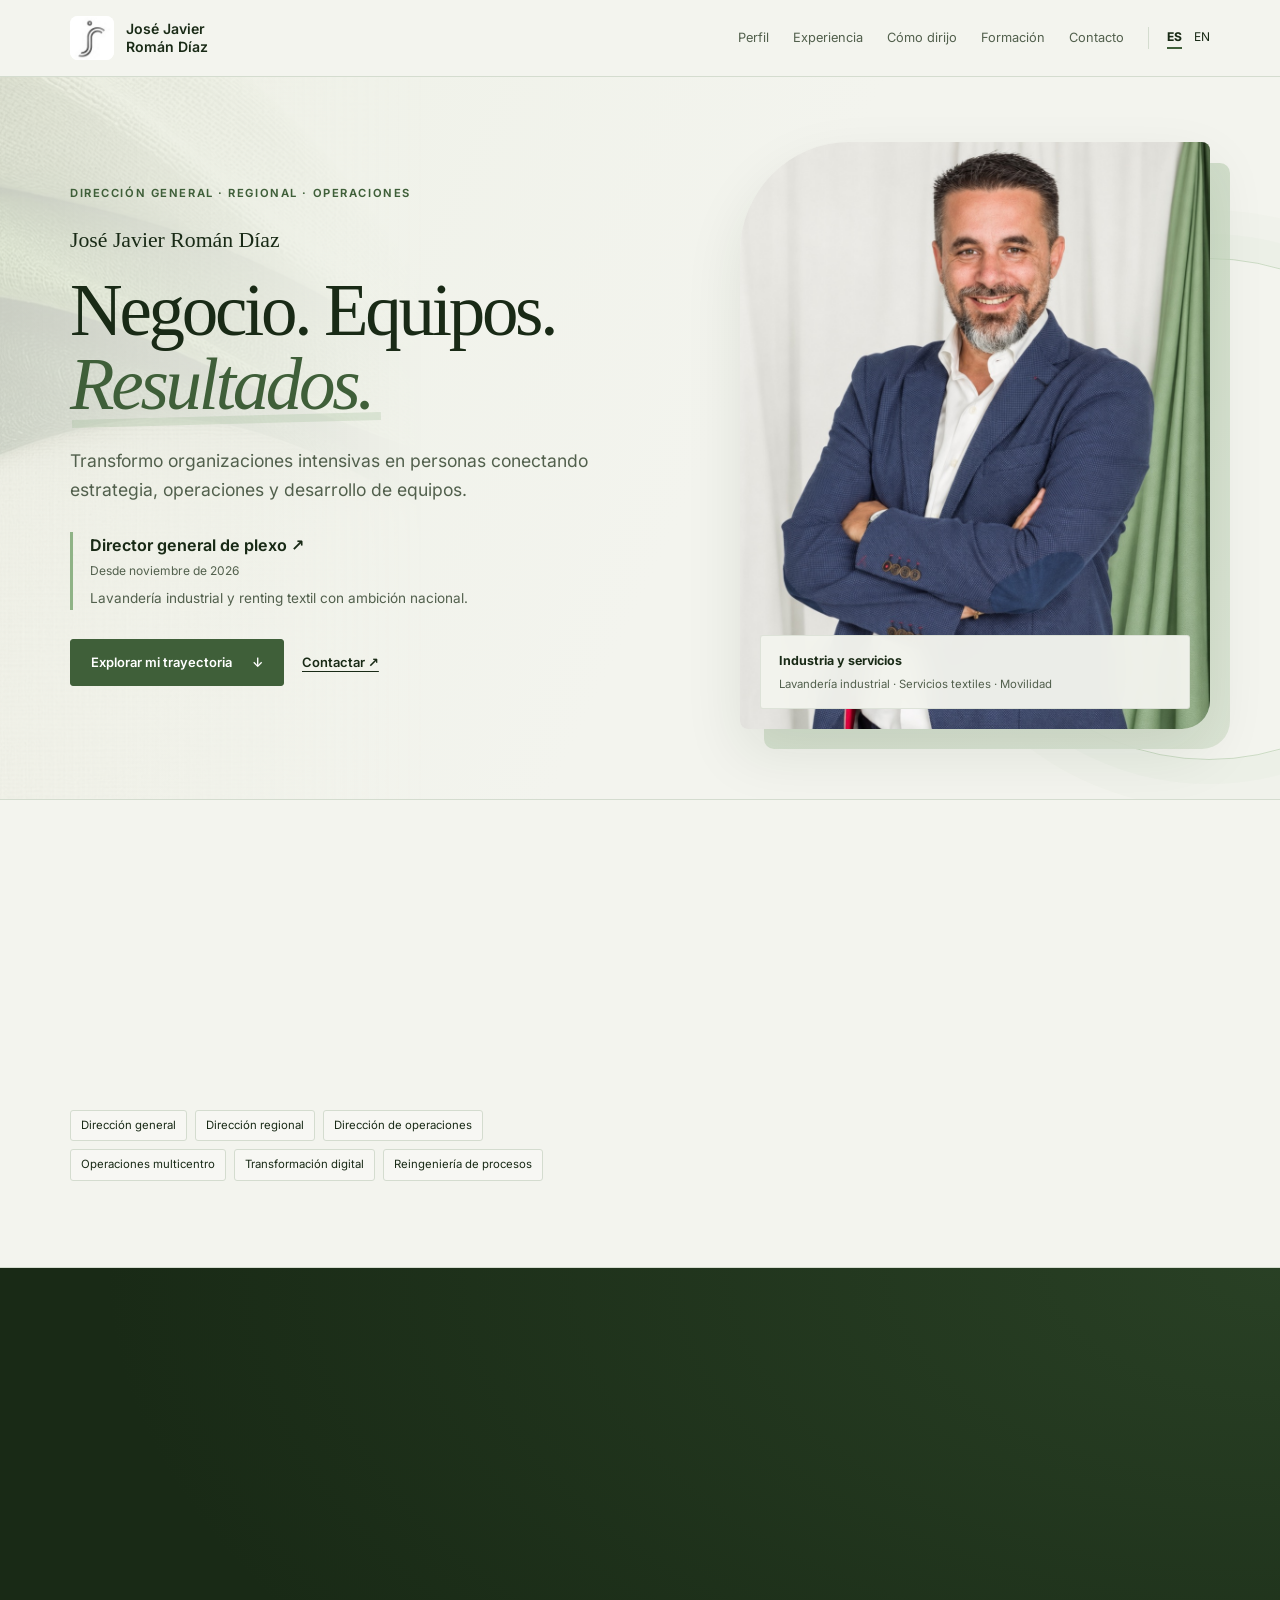
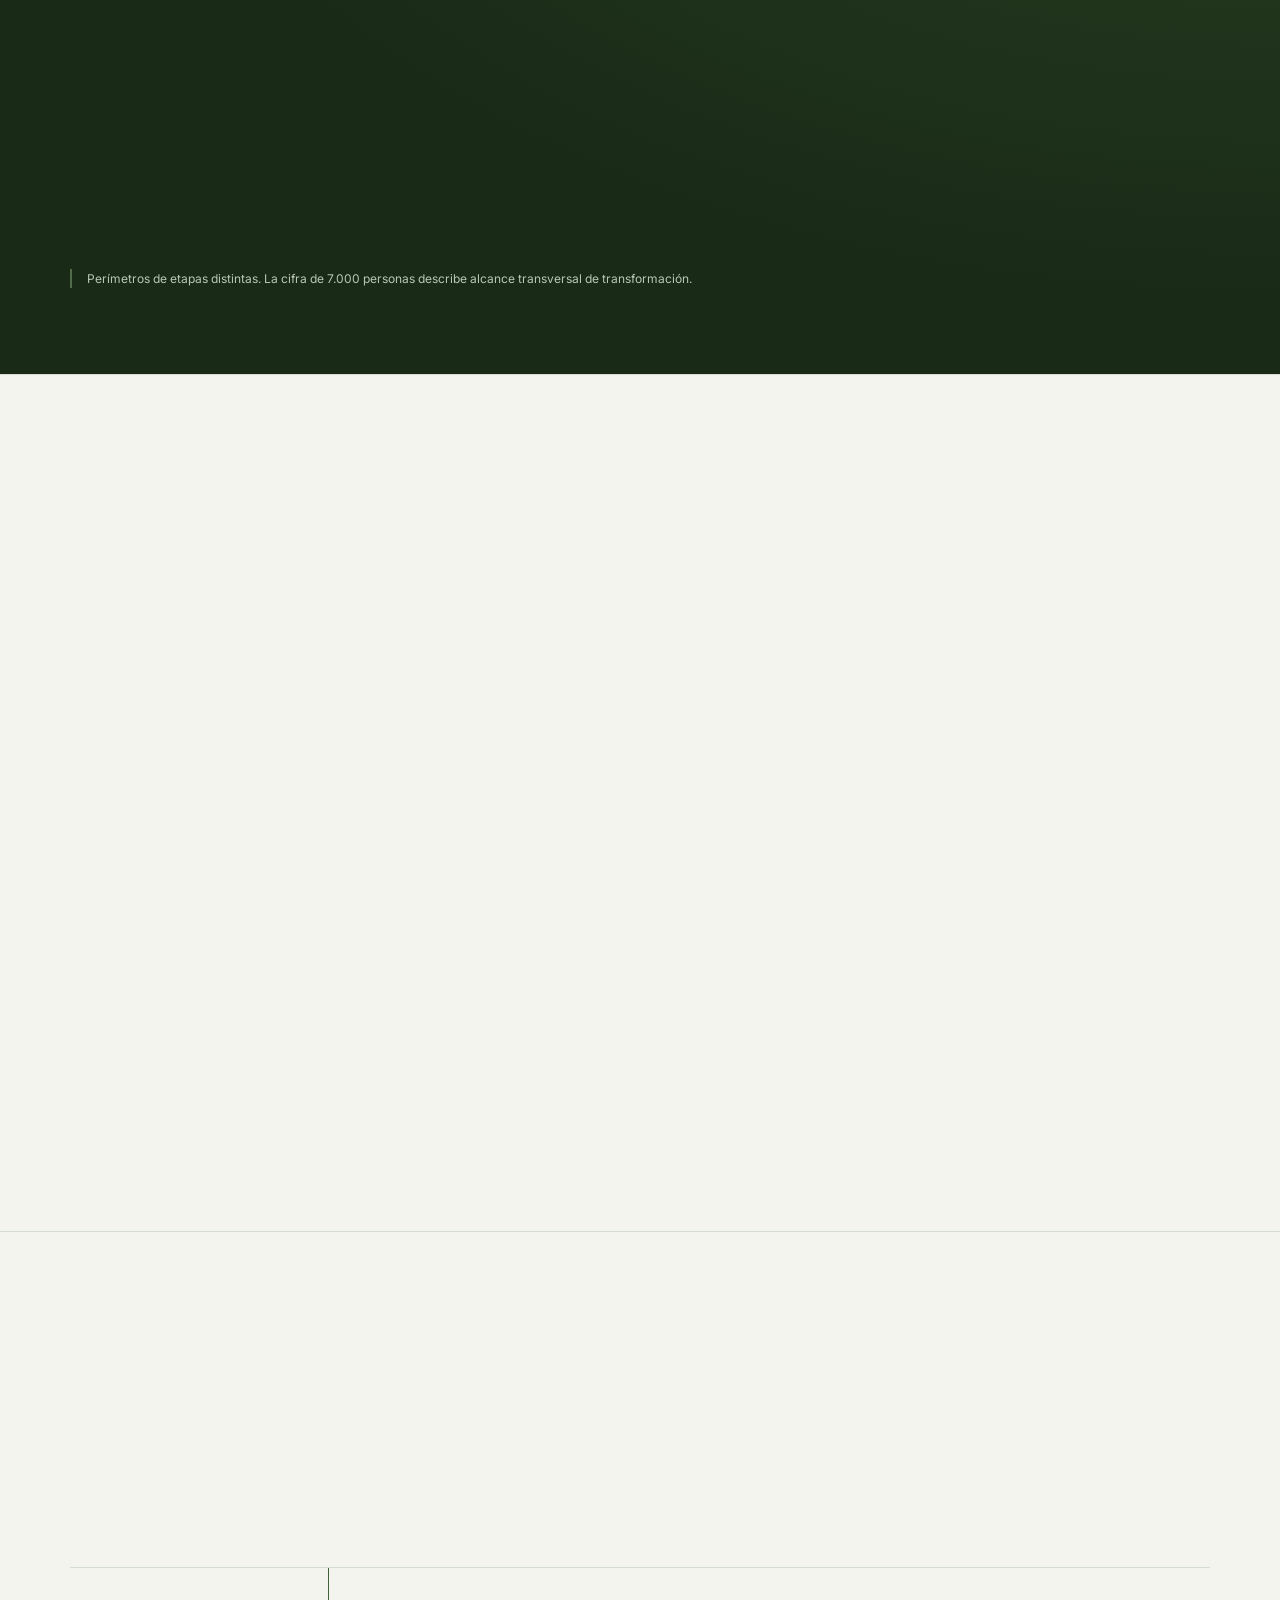
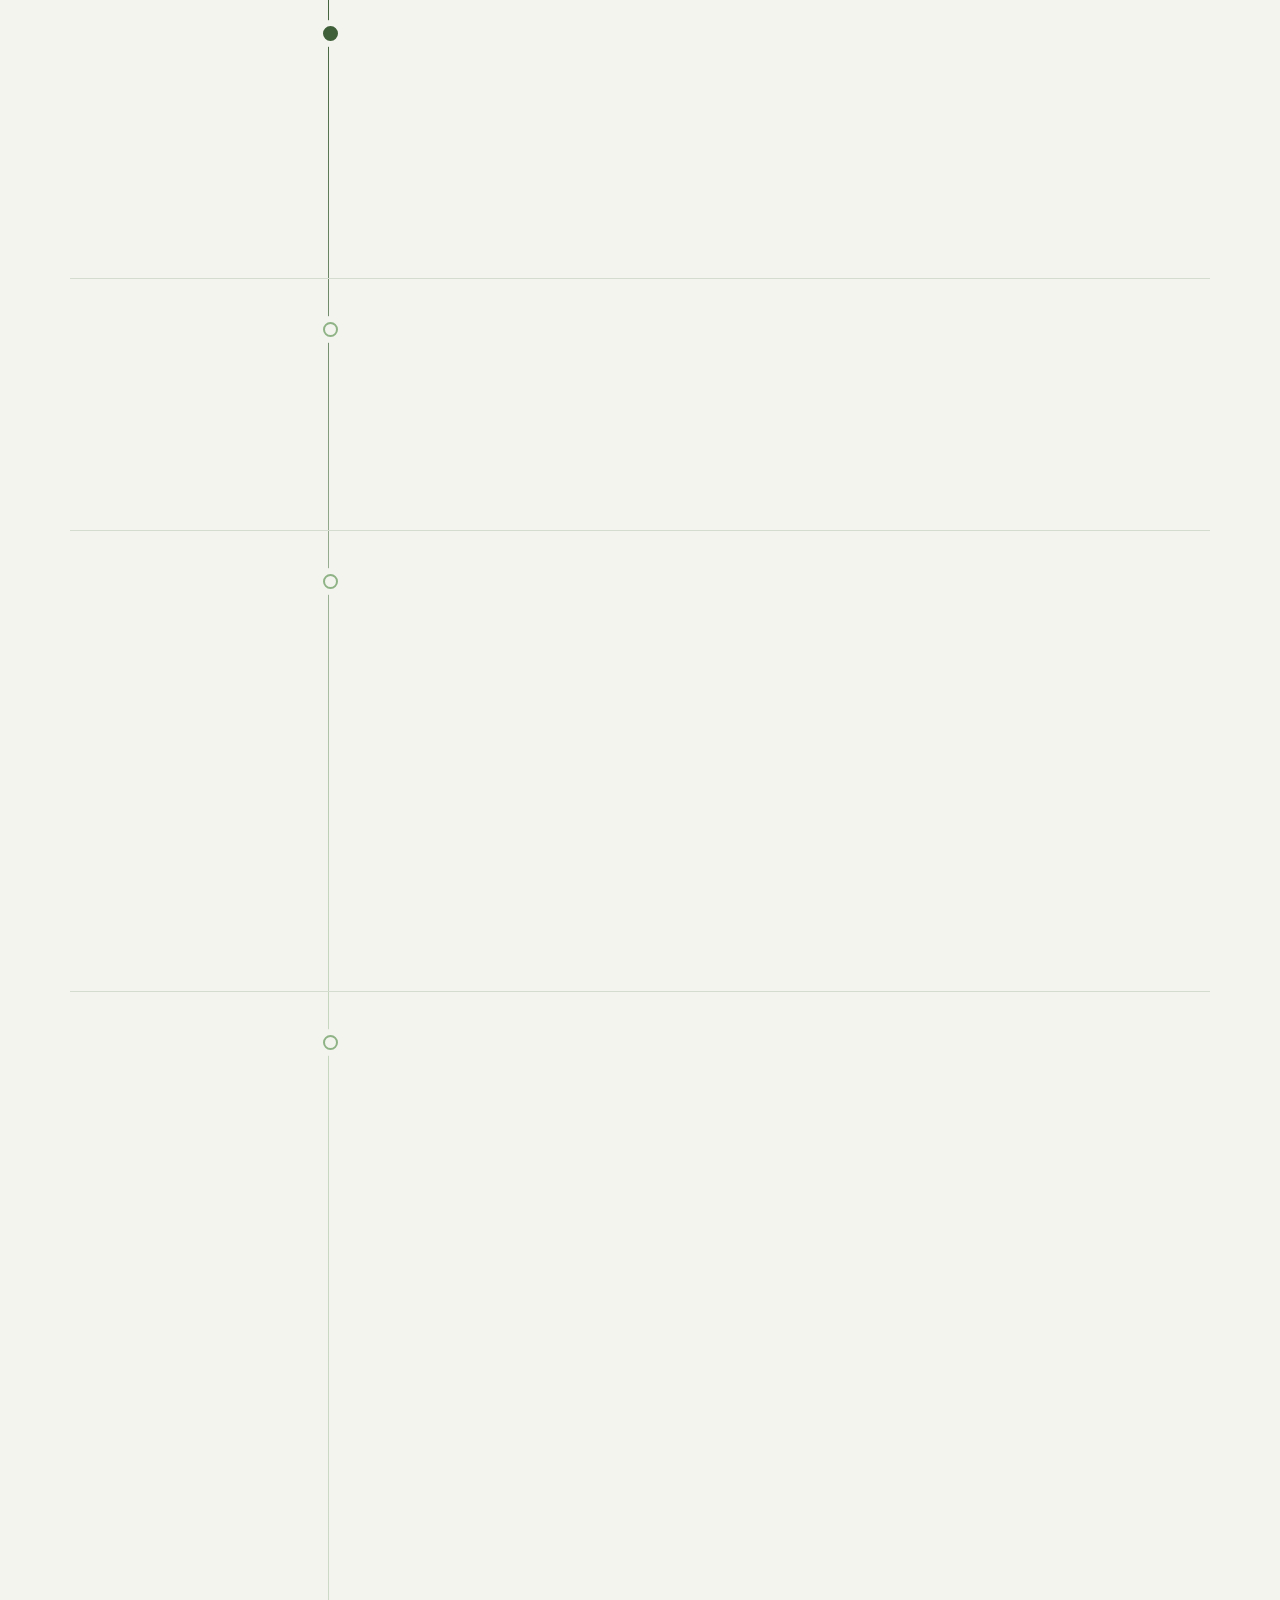
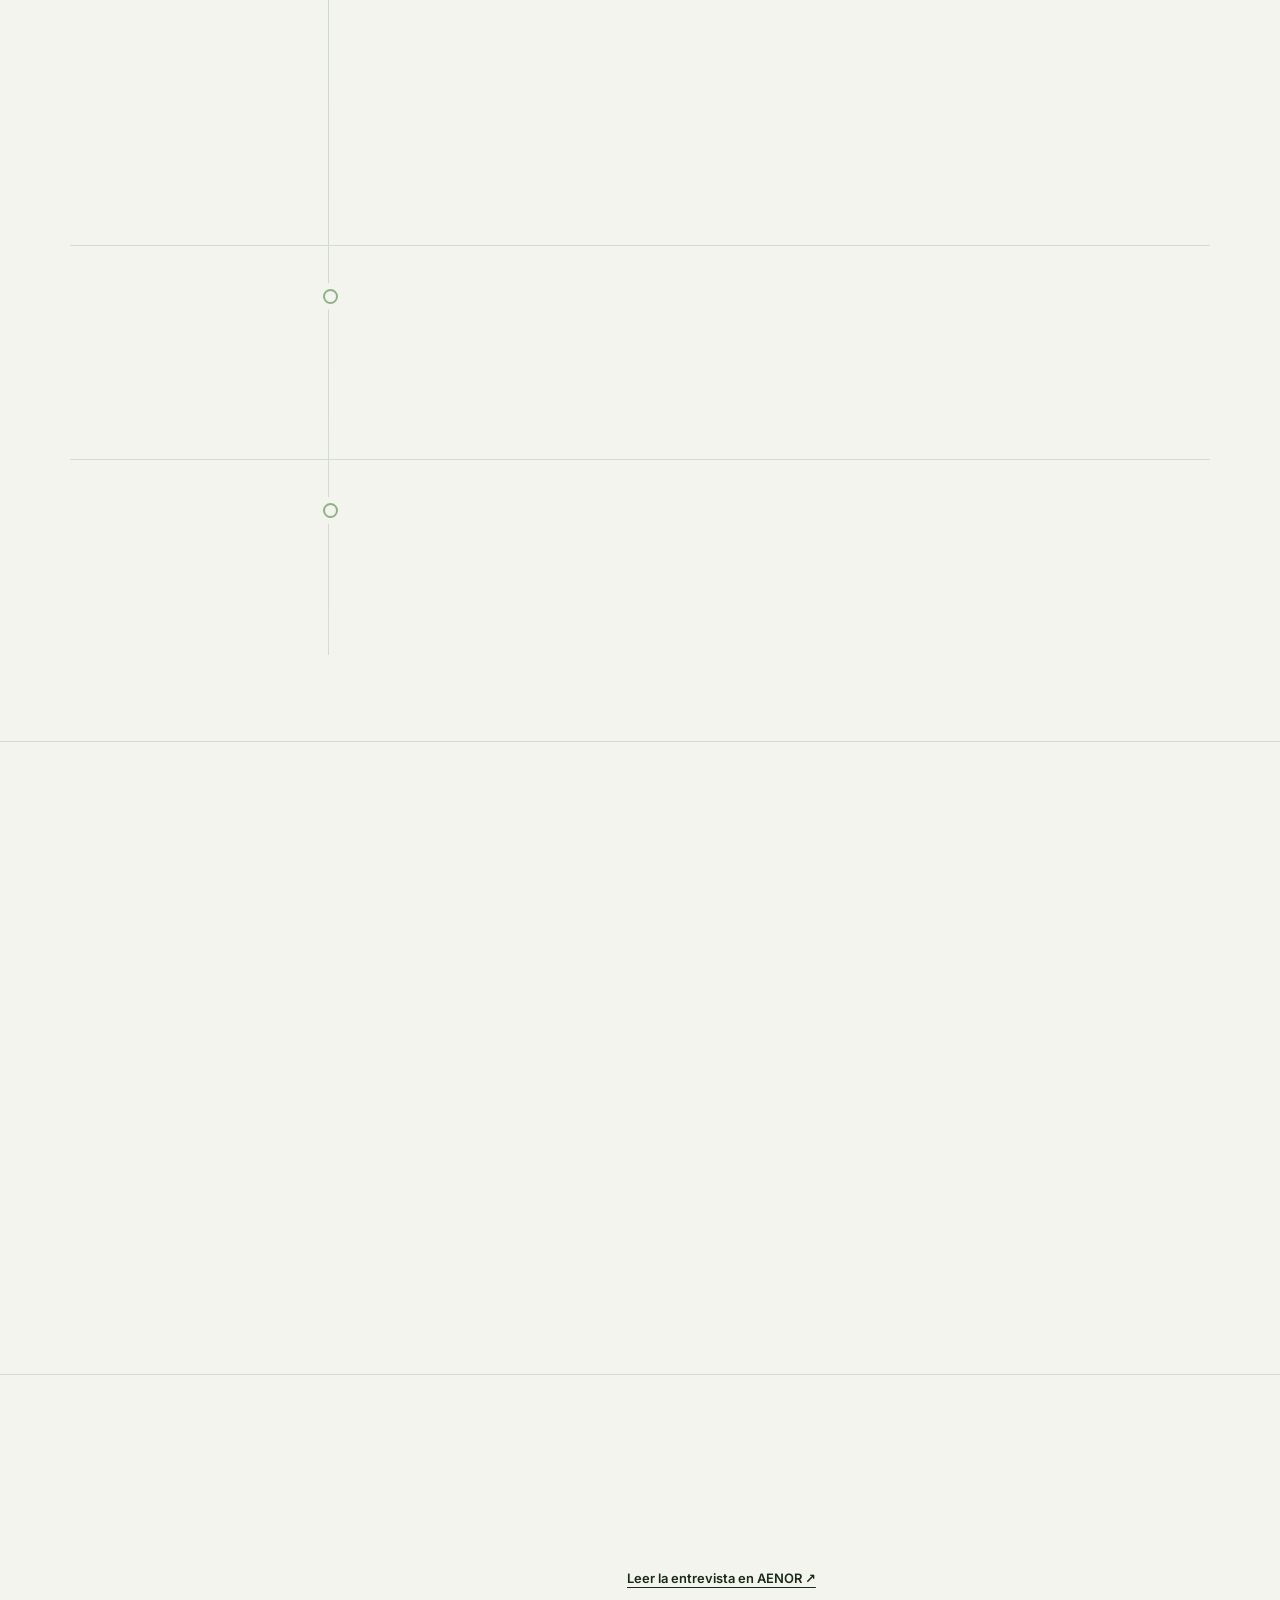
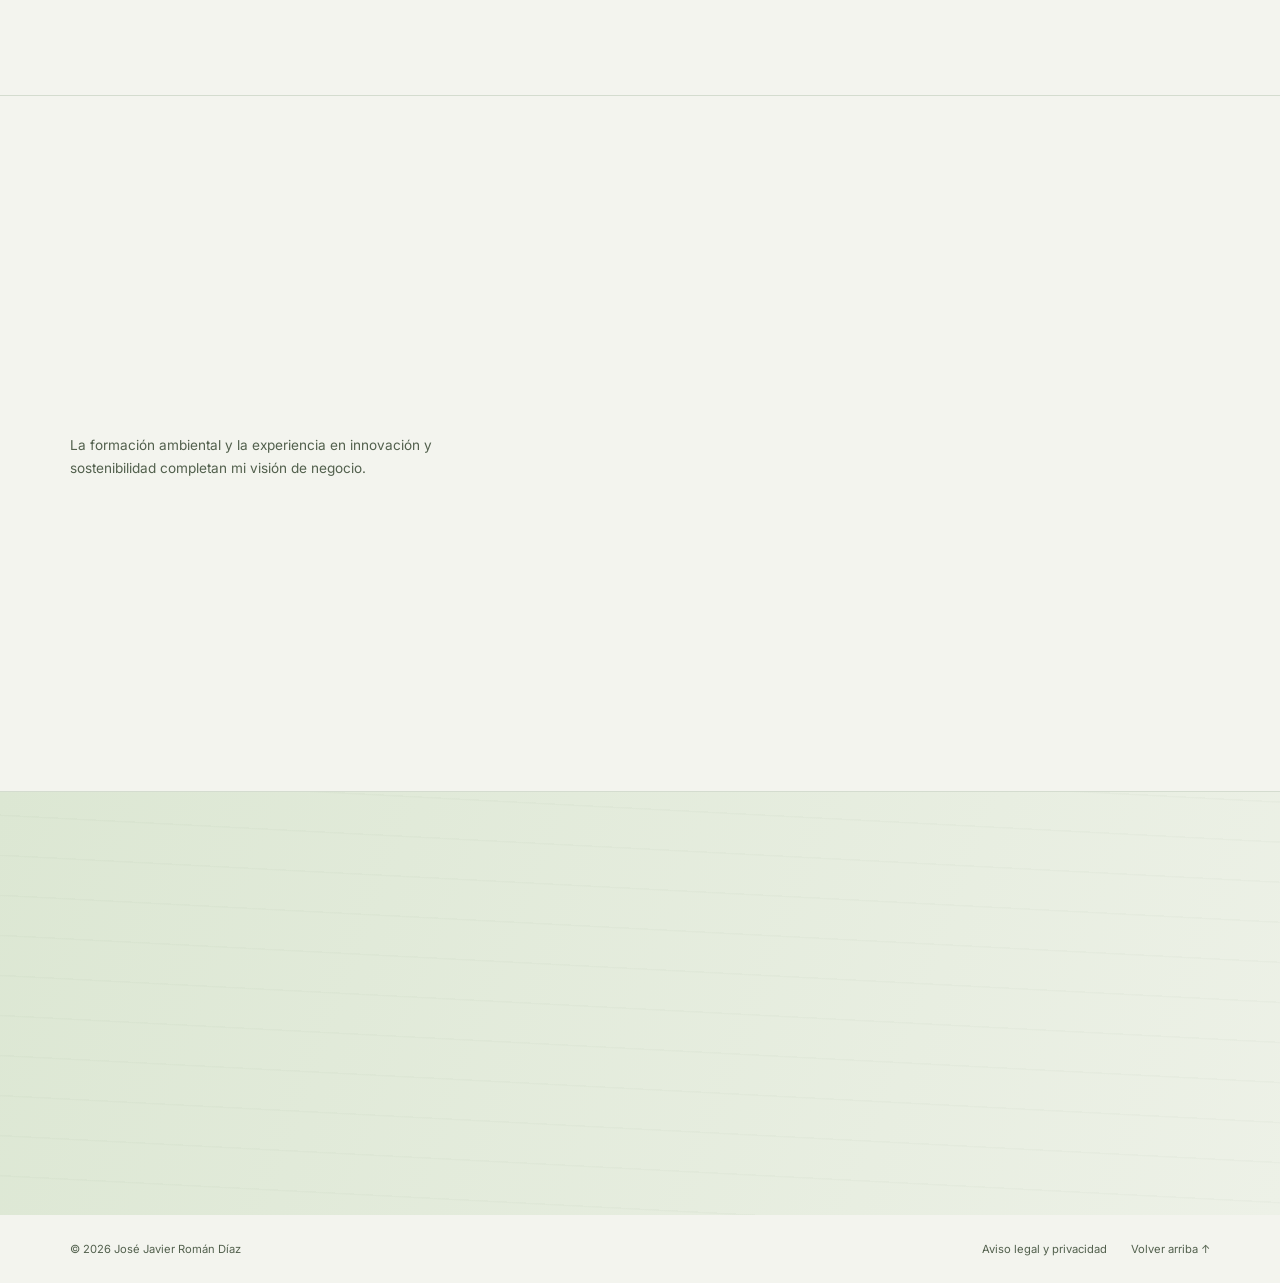
==== commit 6f7abbbc: "Variantes del nombre sin tildes (ES, llms.txt y sitemap)" ====
--- a/index.html
+++ b/index.html
@@ -5,7 +5,102 @@
 <link rel="canonical" href="https://www.josejavierroman.com/"><link rel="alternate" hreflang="es" href="https://www.josejavierroman.com/"><link rel="alternate" hreflang="en" href="https://www.josejavierroman.com/en/"><link rel="alternate" hreflang="x-default" href="https://www.josejavierroman.com/">
 <meta property="og:type" content="profile"><meta property="og:site_name" content="José Javier Román Díaz"><meta property="og:title" content="José Javier Román | Dirección general y operaciones"><meta property="og:description" content="Director general de plexo. Experiencia en dirección regional, operaciones multicentro, transformación de negocio y desarrollo de equipos."><meta property="og:locale" content="es_ES"><meta property="og:locale:alternate" content="en_GB"><meta property="og:url" content="https://www.josejavierroman.com/"><meta property="og:image" content="https://www.josejavierroman.com/img/jose-javier-roman-plexo.jpg"><meta property="og:image:width" content="1254"><meta property="og:image:height" content="1254"><meta property="og:image:alt" content="Retrato de José Javier Román Díaz, director general de plexo"><meta name="twitter:card" content="summary"><meta name="twitter:title" content="José Javier Román | Dirección general y operaciones"><meta name="twitter:description" content="Director general de plexo. Experiencia en dirección regional, operaciones multicentro, transformación de negocio y desarrollo de equipos."><meta name="twitter:image" content="https://www.josejavierroman.com/img/jose-javier-roman-plexo.jpg">
 <link rel="icon" href="/favicon.ico" sizes="any"><link rel="icon" href="/favicon-32.png" sizes="32x32" type="image/png"><link rel="apple-touch-icon" href="/apple-touch-icon.png"><link rel="manifest" href="/site.webmanifest"><meta name="theme-color" content="#3F5F39"><meta name="apple-mobile-web-app-title" content="JJ Román">
-<link rel="preload" href="/fonts/inter-latin.woff2" as="font" type="font/woff2" crossorigin><link rel="preload" href="/fonts/source-serif-4-latin.woff2" as="font" type="font/woff2" crossorigin><link rel="preload" href="/img/jose-javier-roman-plexo.jpg" as="image" fetchpriority="high"><link rel="stylesheet" href="/css/main.css?v=b5a9d26e2e13"><script type="application/ld+json">{"@context": "https://schema.org", "@graph": [{"@type": "WebSite", "@id": "https://www.josejavierroman.com/#website", "url": "https://www.josejavierroman.com/", "name": "José Javier Román Díaz", "inLanguage": ["es", "en"], "publisher": {"@id": "https://www.josejavierroman.com/#person"}}, {"@type": "ProfilePage", "@id": "https://www.josejavierroman.com/#profilepage", "url": "https://www.josejavierroman.com/", "name": "José Javier Román | Dirección general y operaciones", "inLanguage": "es-ES", "isPartOf": {"@id": "https://www.josejavierroman.com/#website"}, "mainEntity": {"@id": "https://www.josejavierroman.com/#person"}, "dateModified": "2026-11-17T07:58:49+01:00"}, {"@type": "Person", "@id": "https://www.josejavierroman.com/#person", "name": "José Javier Román Díaz", "givenName": "José Javier", "familyName": "Román Díaz", "url": "https://www.josejavierroman.com/", "image": "https://www.josejavierroman.com/img/jose-javier-roman-plexo.jpg", "jobTitle": "Director general", "worksFor": {"@type": "Organization", "name": "plexo", "url": "https://grupoplexo.es/"}, "description": "Director general de plexo. Experiencia en dirección regional, operaciones multicentro, transformación de negocio y desarrollo de equipos.", "knowsAbout": ["Dirección general", "Dirección regional", "Dirección de operaciones", "Operaciones multicentro", "Transformación digital", "Reingeniería de procesos", "Desarrollo de negocio", "Desarrollo de equipos", "Mentorización de directivos"], "alumniOf": [{"@type": "EducationalOrganization", "name": "Esade"}, {"@type": "EducationalOrganization", "name": "ISDI"}, {"@type": "EducationalOrganization", "name": "Sisteplant"}, {"@type": "EducationalOrganization", "name": "Universidad de Sevilla"}, {"@type": "EducationalOrganization", "name": "Escuela de Organización Industrial"}, {"@type": "EducationalOrganization", "name": "Universidad Pablo de Olavide"}], "sameAs": ["https://www.linkedin.com/in/josejavierroman/"]}]}</script><script src="/js/main.js?v=b5a9d26e2e13" defer></script>
+<link rel="preload" href="/fonts/inter-latin.woff2" as="font" type="font/woff2" crossorigin><link rel="preload" href="/fonts/source-serif-4-latin.woff2" as="font" type="font/woff2" crossorigin><link rel="preload" href="/img/jose-javier-roman-plexo.jpg" as="image" fetchpriority="high"><link rel="stylesheet" href="/css/main.css?v=b5a9d26e2e13"><script type="application/ld+json">
+{
+ "@context": "https://schema.org",
+ "@graph": [
+  {
+   "@type": "WebSite",
+   "@id": "https://www.josejavierroman.com/#website",
+   "url": "https://www.josejavierroman.com/",
+   "name": "José Javier Román Díaz",
+   "inLanguage": [
+    "es",
+    "en"
+   ],
+   "publisher": {
+    "@id": "https://www.josejavierroman.com/#person"
+   }
+  },
+  {
+   "@type": "ProfilePage",
+   "@id": "https://www.josejavierroman.com/#profilepage",
+   "url": "https://www.josejavierroman.com/",
+   "name": "José Javier Román | Dirección general y operaciones",
+   "inLanguage": "es-ES",
+   "isPartOf": {
+    "@id": "https://www.josejavierroman.com/#website"
+   },
+   "mainEntity": {
+    "@id": "https://www.josejavierroman.com/#person"
+   },
+   "dateModified": "2026-11-20T07:45:00+01:00"
+  },
+  {
+   "@type": "Person",
+   "@id": "https://www.josejavierroman.com/#person",
+   "name": "José Javier Román Díaz",
+   "givenName": "José Javier",
+   "familyName": "Román Díaz",
+   "url": "https://www.josejavierroman.com/",
+   "image": "https://www.josejavierroman.com/img/jose-javier-roman-plexo.jpg",
+   "jobTitle": "Director general",
+   "worksFor": {
+    "@type": "Organization",
+    "name": "plexo",
+    "url": "https://grupoplexo.es/"
+   },
+   "description": "Director general de plexo. Experiencia en dirección regional, operaciones multicentro, transformación de negocio y desarrollo de equipos.",
+   "knowsAbout": [
+    "Dirección general",
+    "Dirección regional",
+    "Dirección de operaciones",
+    "Operaciones multicentro",
+    "Transformación digital",
+    "Reingeniería de procesos",
+    "Desarrollo de negocio",
+    "Desarrollo de equipos",
+    "Mentorización de directivos"
+   ],
+   "alumniOf": [
+    {
+     "@type": "EducationalOrganization",
+     "name": "Esade"
+    },
+    {
+     "@type": "EducationalOrganization",
+     "name": "ISDI"
+    },
+    {
+     "@type": "EducationalOrganization",
+     "name": "Sisteplant"
+    },
+    {
+     "@type": "EducationalOrganization",
+     "name": "Universidad de Sevilla"
+    },
+    {
+     "@type": "EducationalOrganization",
+     "name": "Escuela de Organización Industrial"
+    },
+    {
+     "@type": "EducationalOrganization",
+     "name": "Universidad Pablo de Olavide"
+    }
+   ],
+   "sameAs": [
+    "https://www.linkedin.com/in/josejavierroman/"
+   ],
+   "alternateName": [
+    "Jose Javier Roman Diaz",
+    "José Javier Román",
+    "Jose Javier Roman",
+    "Jose Javier Roman Díaz"
+   ]
+  }
+ ]
+}
+</script><script src="/js/main.js?v=b5a9d26e2e13" defer></script>
 </head><body><a class="skip" href="#contenido">Ir al contenido</a><header><div class="reading-progress" aria-hidden="true"><span></span></div><div class="wrap bar"><a class="brand" href="#inicio"><span class="monogram" aria-hidden="true"><img src="/icon-192.png" width="44" height="44" alt="" decoding="async"></span><span>José Javier<br>Román Díaz</span></a><div class="nav-area"><nav id="primary-nav" aria-label="Principal"><a href="#perfil">Perfil</a><a href="#trayectoria">Experiencia</a><a href="#metodo">Cómo dirijo</a><a href="#formacion">Formación</a><a href="#contacto">Contacto</a></nav><div class="languages" aria-label="Idioma"><a href="/" lang="es" hreflang="es" aria-current="page">ES</a><a href="/en/" lang="en" hreflang="en" >EN</a></div><button class="menu-toggle" aria-controls="primary-nav" aria-expanded="false">Menú <span aria-hidden="true">☰</span></button></div></div></header>
 <main id="contenido"><section class="hero" id="inicio"><div class="wrap hero-grid"><div><span class="eyebrow">Dirección general · Regional · Operaciones</span><h1>José Javier Román Díaz</h1><p class="hero-claim">Negocio. Equipos.<br><em>Resultados.</em></p><p class="lead">Transformo organizaciones intensivas en personas conectando estrategia, operaciones y desarrollo de equipos.</p><div class="now"><a href="https://grupoplexo.es/">Director general de plexo ↗</a><small>Desde noviembre de 2026</small><p>Lavandería industrial y renting textil con ambición nacional.</p></div><div class="actions"><a class="btn" href="#trayectoria">Explorar mi trayectoria <span aria-hidden="true">↓</span></a><a class="text-link" href="#contacto">Contactar ↗</a></div></div><figure class="portrait"><img src="/img/jose-javier-roman-plexo.jpg" width="1254" height="1254" alt="Retrato de José Javier Román Díaz, director general de plexo" fetchpriority="high"><figcaption><strong>Industria y servicios</strong>Lavandería industrial · Servicios textiles · Movilidad</figcaption></figure></div></section>
 <section class="section" id="perfil"><div class="wrap profile-grid"><div><span class="eyebrow">Perfil</span><h2>Una trayectoria, tres perspectivas.</h2><p class="intro">Dirección de negocio, operaciones multicentro y transformación. La experiencia de conectar las tres.</p><div class="tags"><span class="tag">Dirección general</span><span class="tag">Dirección regional</span><span class="tag">Dirección de operaciones</span><span class="tag">Operaciones multicentro</span><span class="tag">Transformación digital</span><span class="tag">Reingeniería de procesos</span></div></div><div class="profile-text"><p>He desarrollado mi carrera en organizaciones intensivas en personas, con operaciones multicentro y en entornos cambiantes y altamente regulados.</p><p>Combino dirección general y regional con dirección de operaciones y responsabilidades ejecutivas de transformación. Esa perspectiva conecta las prioridades del negocio con los procesos, el servicio al cliente y las capacidades de los equipos.</p><p>He impulsado la digitalización, la reingeniería de procesos, la reorganización y profesionalización de equipos y el desarrollo de nuevas líneas de negocio. Formar y mentorizar a directivos y futuros directivos es parte de mi manera de dirigir.</p></div></div></section>
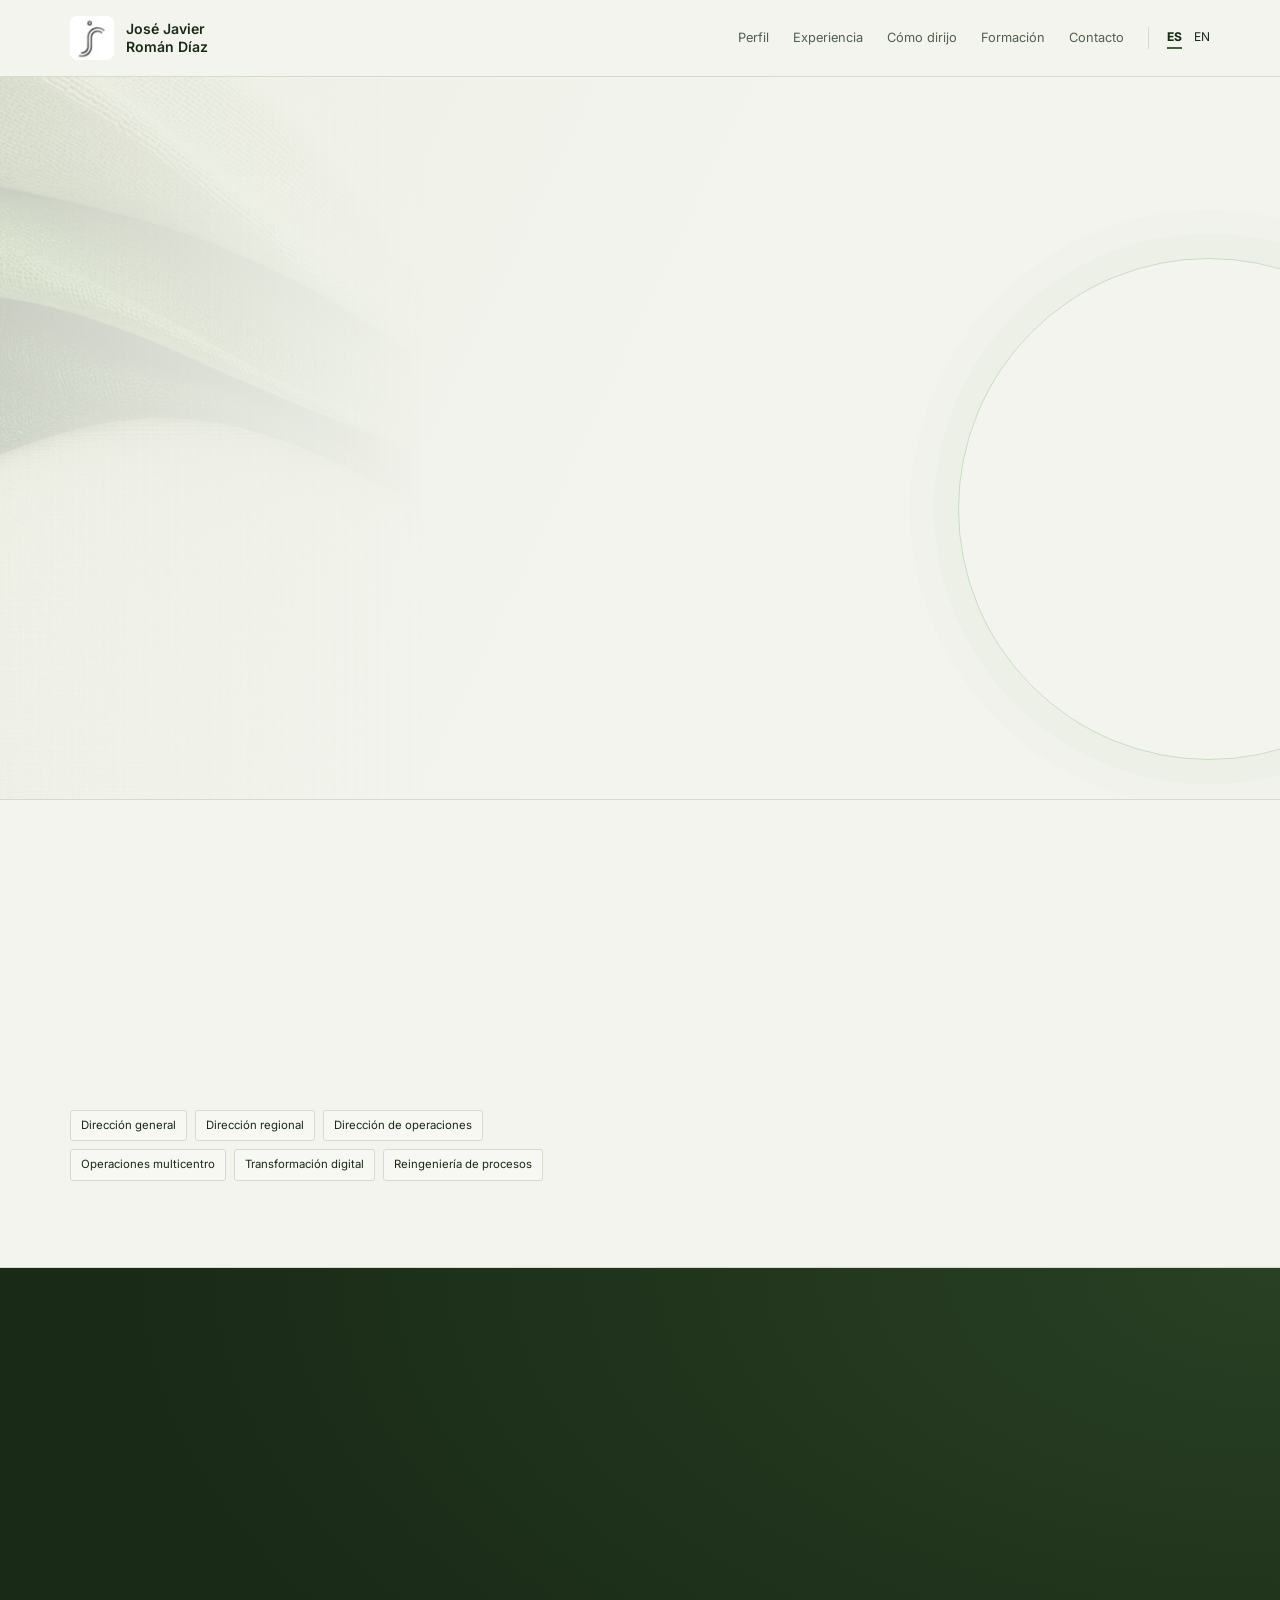
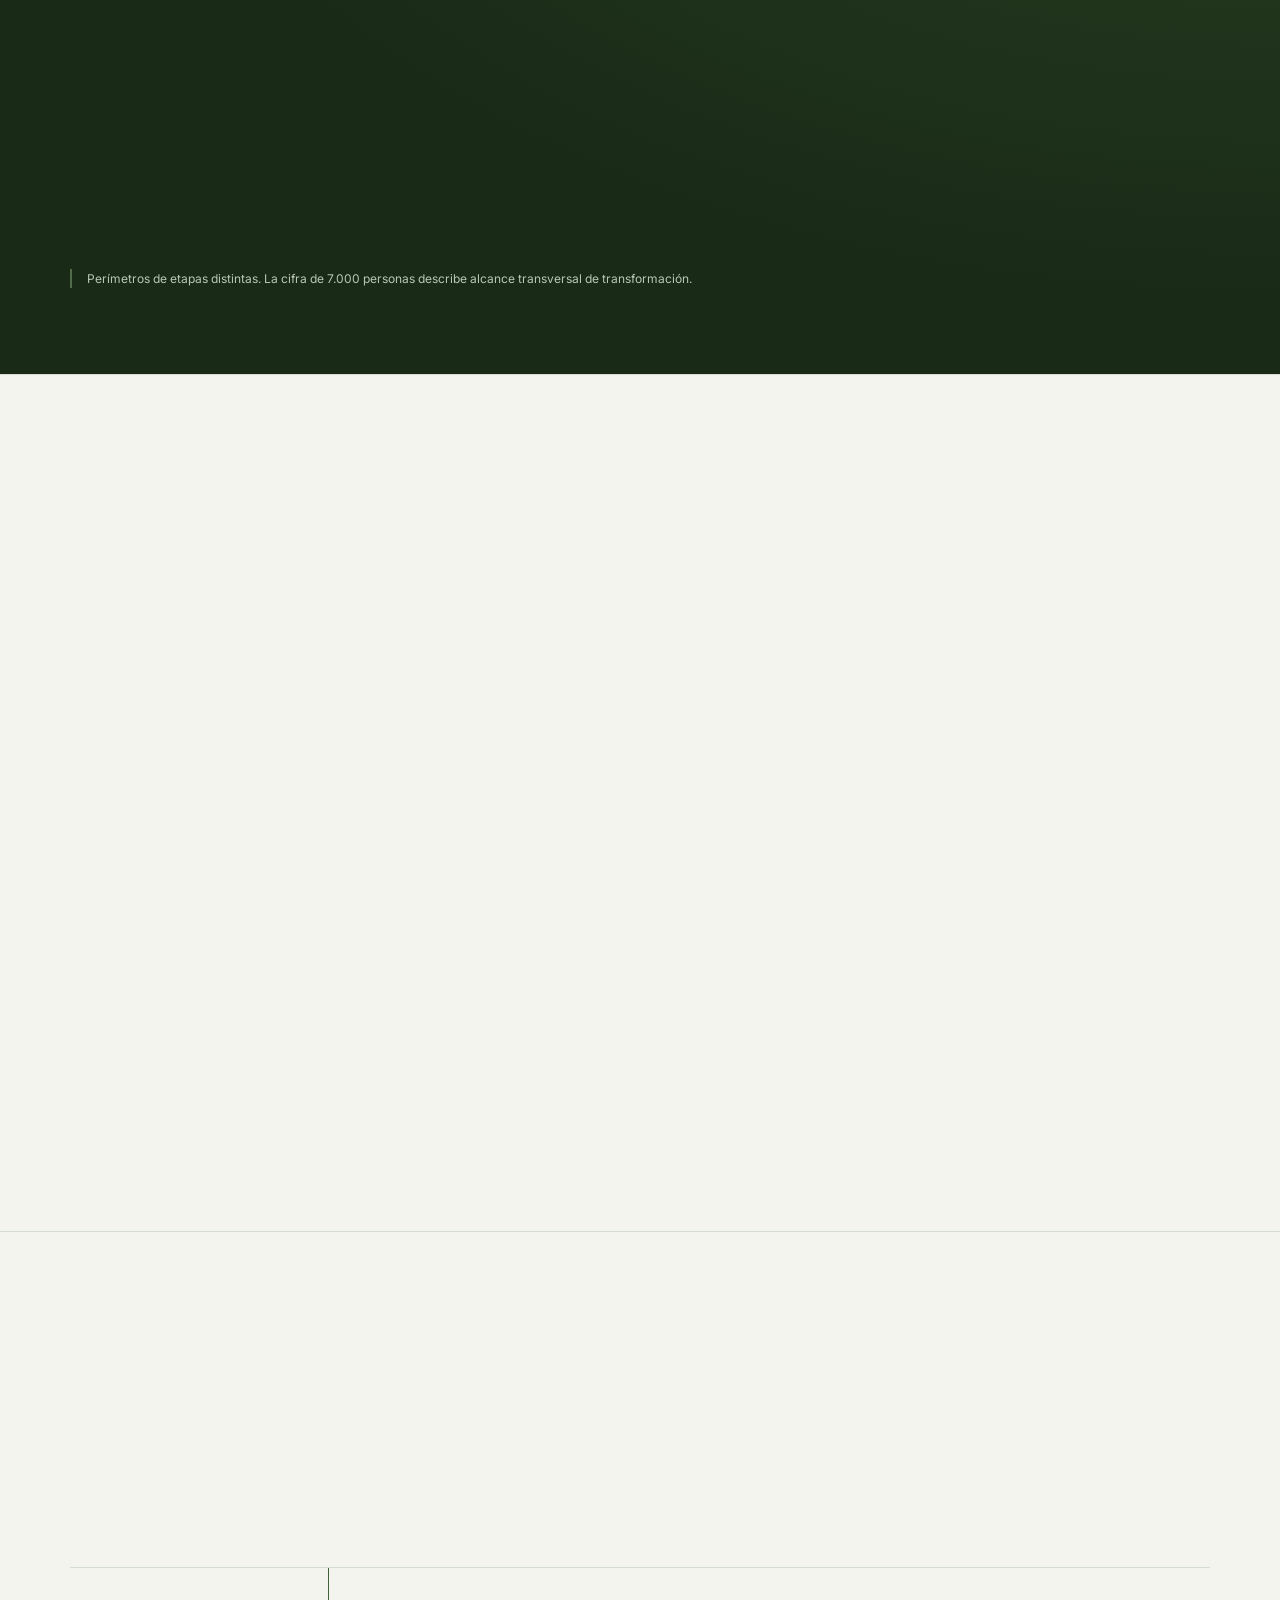
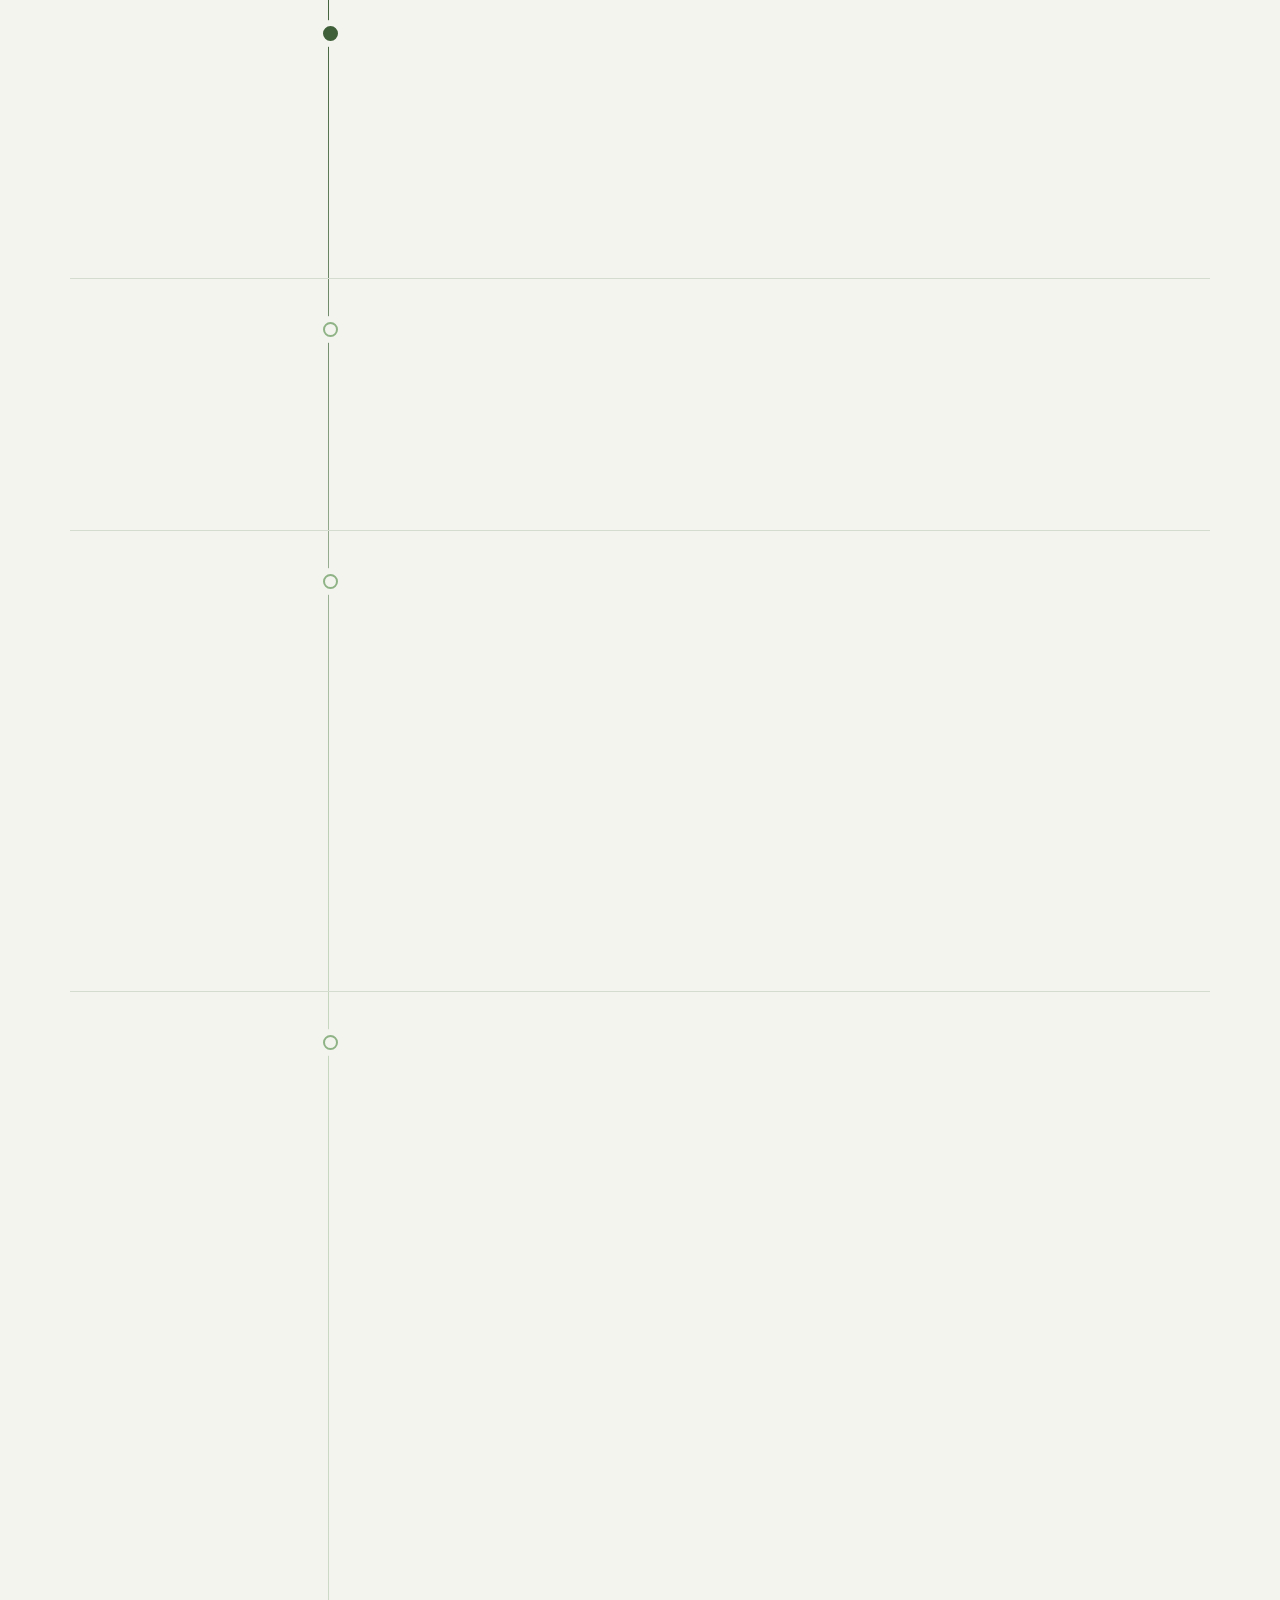
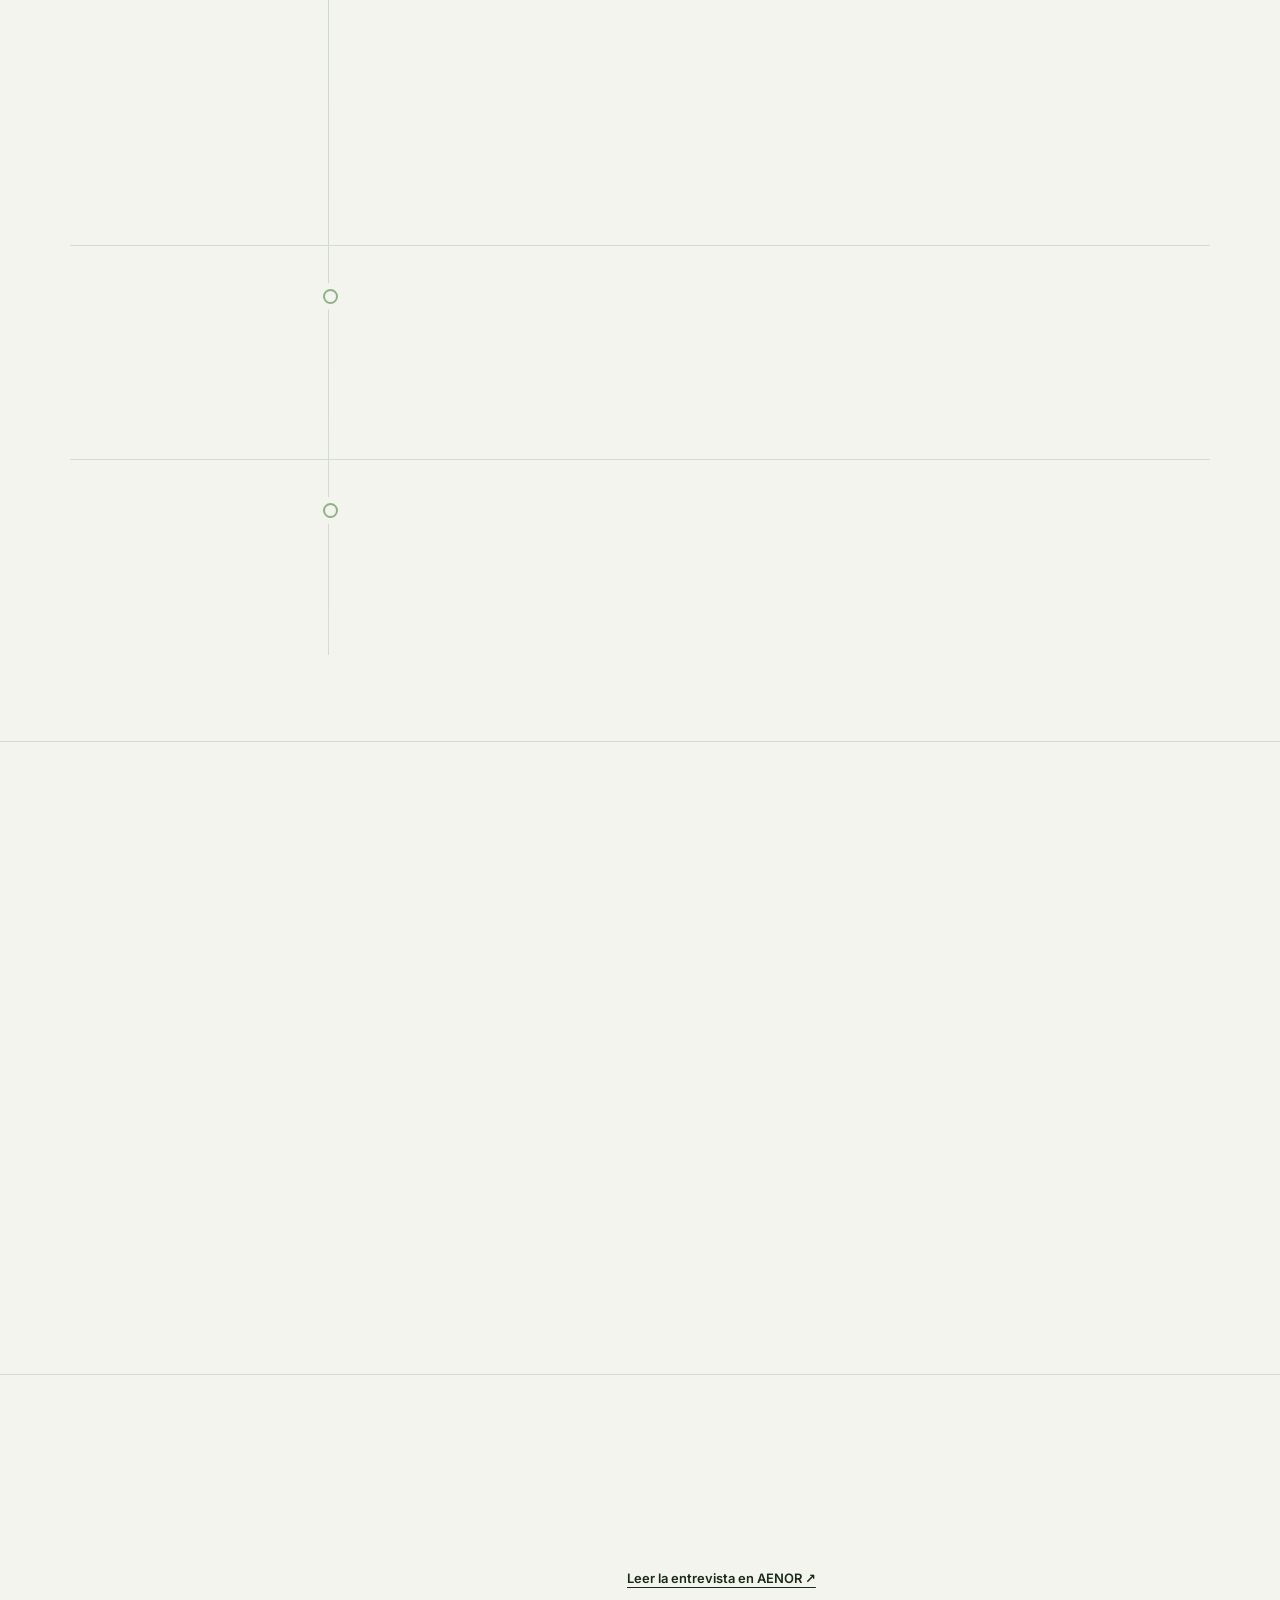
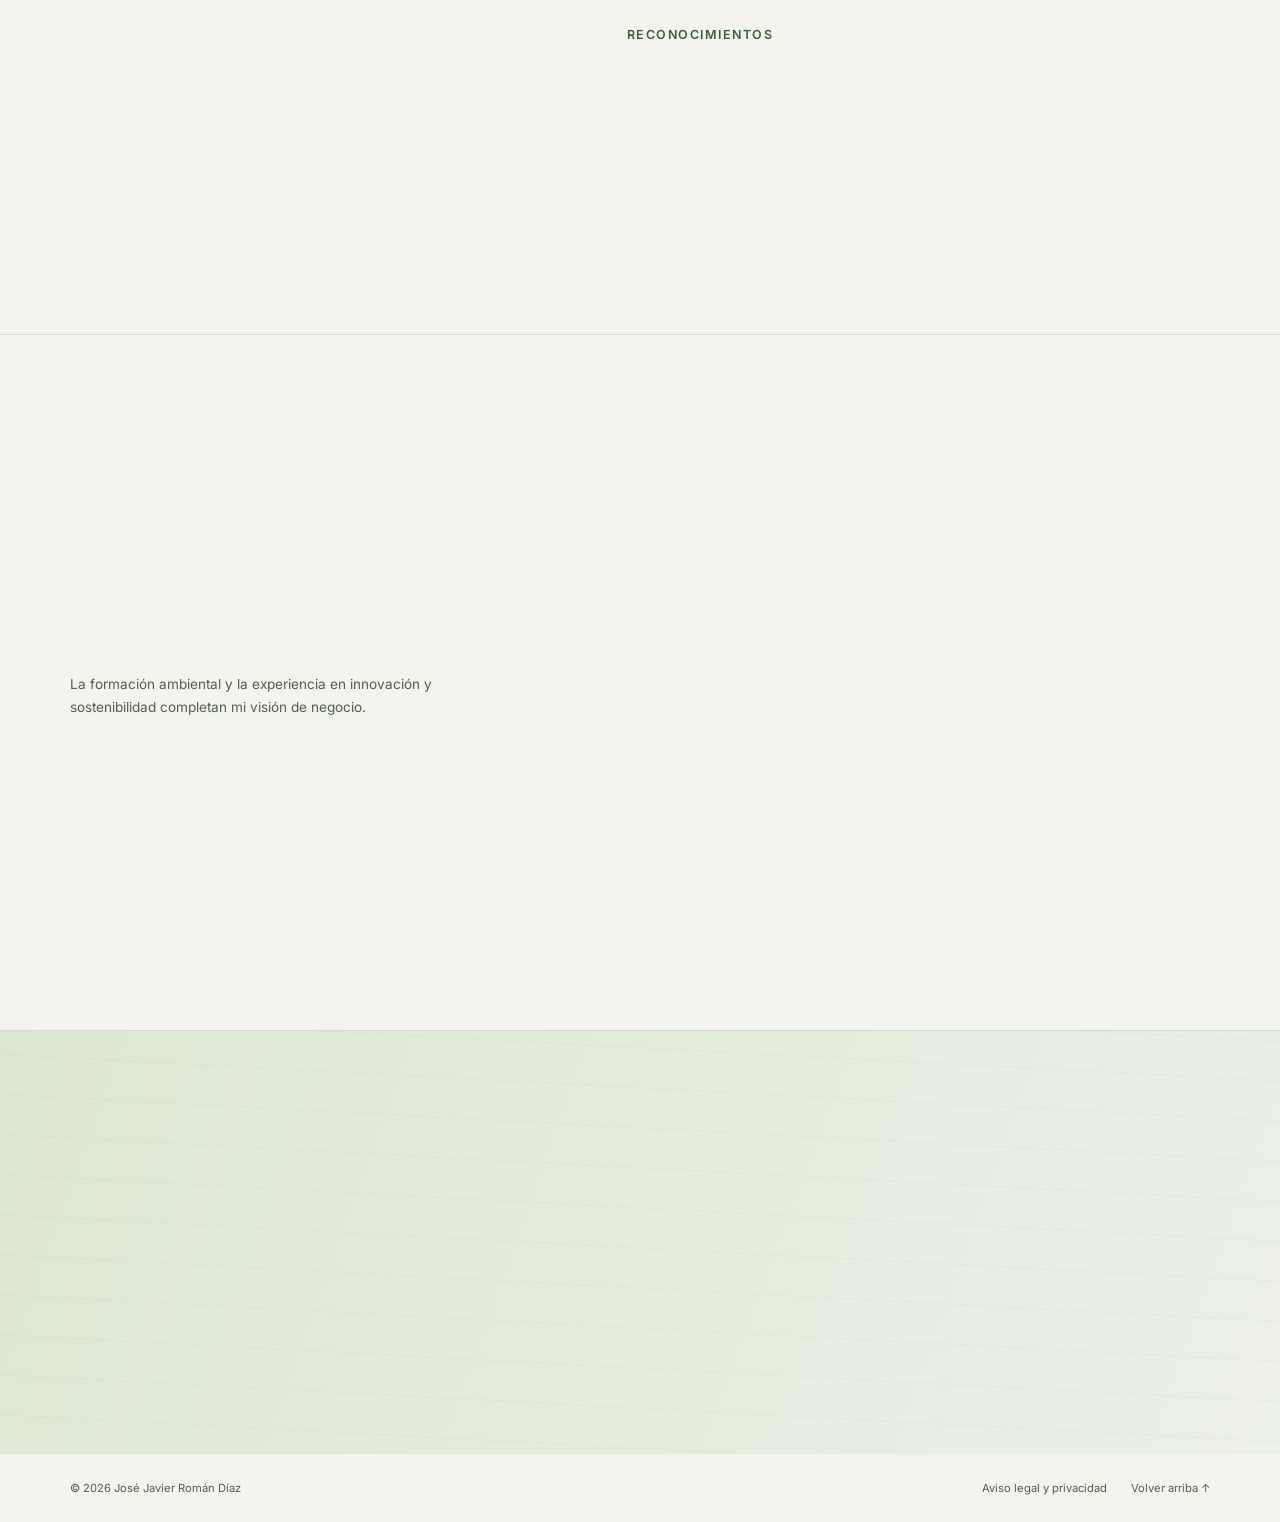
==== commit 10bc2269: "Recupera los reconocimientos (ES)" ====
--- a/index.html
+++ b/index.html
@@ -96,6 +96,10 @@
     "José Javier Román",
     "Jose Javier Roman",
     "Jose Javier Roman Díaz"
+   ],
+   "award": [
+    "Premio Industria 4.0, revista Computing (2019)",
+    "101 iniciativas por el clima, Comunidad #PorElClima (2021)"
    ]
   }
  ]
@@ -108,6 +112,6 @@
 <section class="section" id="especialidades"><div class="wrap"><span class="eyebrow">Dónde aporto valor</span><h2>De la estrategia a la ejecución.</h2><div class="areas"><article class="area"><span class="number">01</span><h3>Negocio y operaciones</h3><p>Alinear prioridades, recursos, servicio al cliente y seguimiento de la actividad en redes multicentro.</p></article><article class="area"><span class="number">02</span><h3>Transformación del negocio</h3><p>Digitalización y rediseño de procesos para trasladar las decisiones estratégicas a la gestión diaria.</p></article><article class="area"><span class="number">03</span><h3>Equipos y desarrollo directivo</h3><p>Profesionalizar la organización y desarrollar responsables con criterio, autonomía y objetivos compartidos.</p></article></div><article class="case"><div><span class="eyebrow">Un ejemplo · ITURRI · 2024–2025</span><h3>Una función nueva para un modelo de operación híbrido.</h3><div class="tags"><span class="tag">Diseño organizativo</span><span class="tag">Modelo operativo</span><span class="tag">Red de colaboradores</span><span class="tag">Desarrollo de negocio</span></div></div><div><p>Creé la función de responsable de lavanderías con el propósito de trabajar en el plan estratégico del renting de uniformidad.</p><p>El modelo combinaba plantas propias y colaboradores. Mi aportación incluyó la revisión de esa red y su ampliación con nuevas plantas de apoyo al negocio. Desde enero de 2025 asumí, en paralelo, el desarrollo de negocio sanitario.</p></div></article></div></section>
 <section class="section" id="trayectoria"><div class="wrap"><span class="eyebrow">Trayectoria</span><h2>Dirección desde distintas perspectivas.</h2><p class="intro">Una trayectoria en industria y servicios, con responsabilidades de negocio, operaciones y transformación.</p><div class="timeline"><div class="company-block is-current"><div><p class="company-heading">plexo</p><p class="company-period">2026–actualidad</p></div><div><article class="role"><time>noviembre de 2026–actualidad</time><h3>Director general</h3><p>Dirección general de plexo, proyecto de lavandería industrial y renting textil con ambición nacional.</p><p>Definición de prioridades de negocio, desarrollo del equipo de gestión y coordinación de las operaciones de la red. Impulso de objetivos compartidos, responsabilidades claras, colaboración entre plantas y orientación al cliente.</p></article></div></div><div class="company-block"><div><p class="company-heading">Vecttor · Grupo Cabify</p><p class="company-period">2025–2026</p></div><div><article class="role"><time>mayo de 2025–octubre de 2026</time><h3>Director regional (Regional Manager) · Sur y Valencia</h3><p>Dirección regional de Vecttor (Grupo Cabify) en Andalucía y Valencia: alrededor de 700 personas y 35 M€ de facturación.</p><p>Gestión de operaciones multicentro en un entorno regulado y cambiante, alineando equipos, servicio al cliente y prioridades de negocio.</p></article></div></div><div class="company-block"><div><p class="company-heading">ITURRI</p><p class="company-period">2024–2025</p><p class="company-note">Responsabilidades simultáneas</p></div><div><article class="role"><time>enero–mayo de 2025</time><h3>Business Development Manager · Healthcare</h3><p>Desarrollo de negocio en el segmento sanitario: necesidades de clientes, preparación de propuestas y seguimiento de oportunidades con los equipos de ITURRI.</p><p>Responsabilidad paralela a la función de responsable de lavanderías.</p></article><article class="role"><time>enero de 2024–mayo de 2025</time><h3>Responsable de Lavanderías</h3><p>Creación de la función de responsable de lavanderías, orientada al plan estratégico del renting de uniformidad con un modelo híbrido de plantas propias y colaboradores.</p><p>Revisión y ampliación de la red de plantas de apoyo al negocio. Desde enero de 2025, responsabilidad simultánea en desarrollo de negocio sanitario.</p></article></div></div><div class="company-block"><div><p class="company-heading">ILUNION</p><p class="company-period">2008–2023</p><p class="company-note">CLINTEX e ILUNION pertenecían al mismo grupo; sus cargos se desempeñaron simultáneamente.</p></div><div><article class="role"><time>febrero de 2021–mayo de 2023</time><h3>Director Territorial · ILUNION Lavanderías</h3><p>Dirección territorial de lavandería industrial: unas 1.200 personas y 40 M€ de facturación.</p><p>Gestión de operaciones multicentro, equipos y servicio, alineada con las prioridades del negocio.</p></article><article class="role"><time>febrero de 2021–mayo de 2023</time><h3>Director de Innovación y Sostenibilidad</h3><p>Dirección de iniciativas de innovación y sostenibilidad en lavandería industrial, desde las prioridades del negocio hasta su implantación.</p><p>Responsabilidad paralela a la dirección territorial.</p></article><article class="role"><time>marzo de 2018–febrero de 2021</time><h3>Director Ejecutivo de Transformación, Innovación y Excelencia</h3><p>Dirección de transformación, innovación y excelencia operativa, con alcance transversal sobre una organización de aproximadamente 7.000 personas.</p><p>Coordinación entre áreas y centros para trasladar las prioridades de transformación a los procesos y la gestión.</p></article><article class="role"><time>octubre de 2008–marzo de 2018</time><h3>Director de Operaciones · ILUNION Lavanderías</h3><p>Dirección de operaciones de lavandería industrial, coordinando la actividad de los centros, la calidad del servicio y las prioridades del negocio.</p><p>Responsabilidad simultánea con la gerencia general de CLINTEX, dentro del mismo grupo.</p></article></div></div><div class="company-block"><div><p class="company-heading">CLINTEX</p><p class="company-period">2008–2018</p><p class="company-note">CLINTEX e ILUNION pertenecían al mismo grupo; sus cargos se desempeñaron simultáneamente.</p></div><div><article class="role"><time>octubre de 2008–septiembre de 2018</time><h3>Gerente general</h3><p>Gerencia general de CLINTEX y gestión de sus prioridades de negocio. Cargo simultáneo con responsabilidades en ILUNION, bajo una matriz común.</p></article></div></div><div class="company-block"><div><p class="company-heading">Novotec Consultores</p><p class="company-period">2006–2008</p></div><div><article class="role"><time>marzo de 2006–septiembre de 2008</time><h3>Consultoría y auditoría</h3><p>Consultoría y auditoría: análisis de información, revisión de evidencias y preparación de recomendaciones para los proyectos asignados.</p></article></div></div></div></div></section>
 <section class="section" id="metodo"><div class="wrap approach-grid"><div><span class="eyebrow">Cómo dirijo</span><h2>Claridad para decidir.<br>Equipos para avanzar.</h2><p class="quote">Prioridades claras, autonomía con responsabilidad y seguimiento de la ejecución.</p></div><ol class="steps"><li><span class="number">01</span><div><h3>Entender el negocio</h3><p>Leer la operación, escuchar al cliente y al equipo y concretar las prioridades.</p></div></li><li><span class="number">02</span><div><h3>Acordar responsabilidades</h3><p>Traducir la estrategia a objetivos compartidos y dar a cada responsable capacidad para decidir.</p></div></li><li><span class="number">03</span><div><h3>Desarrollar a los directivos</h3><p>Formar y mentorizar a quienes lideran la actividad y acompañar los cambios en el equipo.</p></div></li><li><span class="number">04</span><div><h3>Seguir la ejecución</h3><p>Revisar la actividad, los procesos y los indicadores para ajustar las decisiones.</p></div></li></ol></div></section>
-<section class="section" id="publicaciones"><div class="wrap profile-grid"><div><span class="eyebrow">Entrevistas y publicaciones · AENOR · 2020</span><h2>Gestión y equipos en un entorno de crisis.</h2></div><div class="profile-text"><p>En octubre de 2020, AENOR me entrevistó durante mi etapa ejecutiva en ILUNION Lavanderías. La conversación aborda los sistemas de gestión, la coordinación de equipos y la continuidad del servicio durante la pandemia.</p><div class="actions"><a class="text-link" href="https://revista.aenor.com/362/nuestro-sistema-de-gestion-integrado-y-maduro-nos-ha-ayudado.html">Leer la entrevista en AENOR ↗</a></div></div></div></section><section class="section" id="formacion"><div class="wrap education-grid"><div><span class="eyebrow">Formación</span><h2>Negocio, transformación y mejora continua.</h2><p class="intro">Una base que combina estrategia empresarial, gestión, transformación digital y conocimiento del entorno industrial.</p><p class="small-note">La formación ambiental y la experiencia en innovación y sostenibilidad completan mi visión de negocio.</p></div><ul class="education-list"><li><time>2021–2022</time><div><h3>Esade</h3><p>Dirección estratégica</p></div></li><li><time>2019</time><div><h3>ISDI</h3><p>Digital Business Executive · Transformación digital</p></div></li><li><time>2018</time><div><h3>Sisteplant</h3><p>Black Belt Lean Six Sigma · Organización industrial</p></div></li><li><time>2010–2011</time><div><h3>Universidad de Sevilla</h3><p>Master of Business Administration (MBA)</p></div></li><li><time>2004–2005</time><div><h3>Escuela de Organización Industrial</h3><p>Máster en Ingeniería y Gestión Medioambiental</p></div></li><li><time>1999–2004</time><div><h3>Universidad Pablo de Olavide</h3><p>Licenciatura en Ciencias Ambientales</p></div></li></ul></div></section>
+<section class="section" id="publicaciones"><div class="wrap profile-grid"><div><span class="eyebrow">Reconocimientos, entrevistas y publicaciones</span><h2>Gestión y equipos en un entorno de crisis.</h2></div><div class="profile-text"><p>En octubre de 2020, AENOR me entrevistó durante mi etapa ejecutiva en ILUNION Lavanderías. La conversación aborda los sistemas de gestión, la coordinación de equipos y la continuidad del servicio durante la pandemia.</p><div class="actions"><a class="text-link" href="https://revista.aenor.com/362/nuestro-sistema-de-gestion-integrado-y-maduro-nos-ha-ayudado.html">Leer la entrevista en AENOR ↗</a></div><h3 class="awards-title">Reconocimientos</h3><ul class="education-list awards-list"><li><time>2021</time><div><h3>101 iniciativas por el clima</h3><p>El Plan de Descarbonización de ILUNION Lavanderías, seleccionado por la Comunidad #PorElClima</p></div></li><li><time>2019</time><div><h3>Premio Industria 4.0</h3><p>Revista Computing · ILUNION Lavanderías</p></div></li></ul></div></div></section><section class="section" id="formacion"><div class="wrap education-grid"><div><span class="eyebrow">Formación</span><h2>Negocio, transformación y mejora continua.</h2><p class="intro">Una base que combina estrategia empresarial, gestión, transformación digital y conocimiento del entorno industrial.</p><p class="small-note">La formación ambiental y la experiencia en innovación y sostenibilidad completan mi visión de negocio.</p></div><ul class="education-list"><li><time>2021–2022</time><div><h3>Esade</h3><p>Dirección estratégica</p></div></li><li><time>2019</time><div><h3>ISDI</h3><p>Digital Business Executive · Transformación digital</p></div></li><li><time>2018</time><div><h3>Sisteplant</h3><p>Black Belt Lean Six Sigma · Organización industrial</p></div></li><li><time>2010–2011</time><div><h3>Universidad de Sevilla</h3><p>Master of Business Administration (MBA)</p></div></li><li><time>2004–2005</time><div><h3>Escuela de Organización Industrial</h3><p>Máster en Ingeniería y Gestión Medioambiental</p></div></li><li><time>1999–2004</time><div><h3>Universidad Pablo de Olavide</h3><p>Licenciatura en Ciencias Ambientales</p></div></li></ul></div></section>
 <section class="section contact-section" id="contacto"><div class="wrap"><span class="eyebrow">Contacto</span><h2>Conversemos sobre negocio,<br>transformación y liderazgo.</h2><p class="intro">Puedes contactar conmigo por correo o a través de LinkedIn.</p><div class="contact-links"><a class="email" href="mailto:jjroman@josejavierroman.com">jjroman@josejavierroman.com</a><a class="btn" href="https://www.linkedin.com/in/josejavierroman/">LinkedIn <span aria-hidden="true">↗</span></a></div></div></section></main>
 <footer><div class="wrap footer-bar"><p>© <span id="y">2026</span> José Javier Román Díaz</p><div class="footer-links"><a href="/aviso-legal.html">Aviso legal y privacidad</a><a href="#inicio">Volver arriba ↑</a></div></div></footer></body></html>
--- a/css/main.css
+++ b/css/main.css
@@ -42,3 +42,5 @@
 
 /* Original personal monogram, reused unchanged at a touch-friendly size. */
 .brand{min-height:44px}.brand .monogram{width:44px;height:44px;flex:0 0 44px;border:0;border-radius:8px;background:#fff;overflow:hidden;transition:box-shadow .2s ease}.brand .monogram img{width:100%;height:100%;object-fit:contain}.brand:hover .monogram{background:#fff;transform:none;box-shadow:0 0 0 2px #8fb38666}
+
+.awards-title{font:600 .78rem Inter,system-ui,sans-serif;letter-spacing:.12em;text-transform:uppercase;color:var(--green);margin:38px 0 4px}.awards-list{margin-top:8px}
